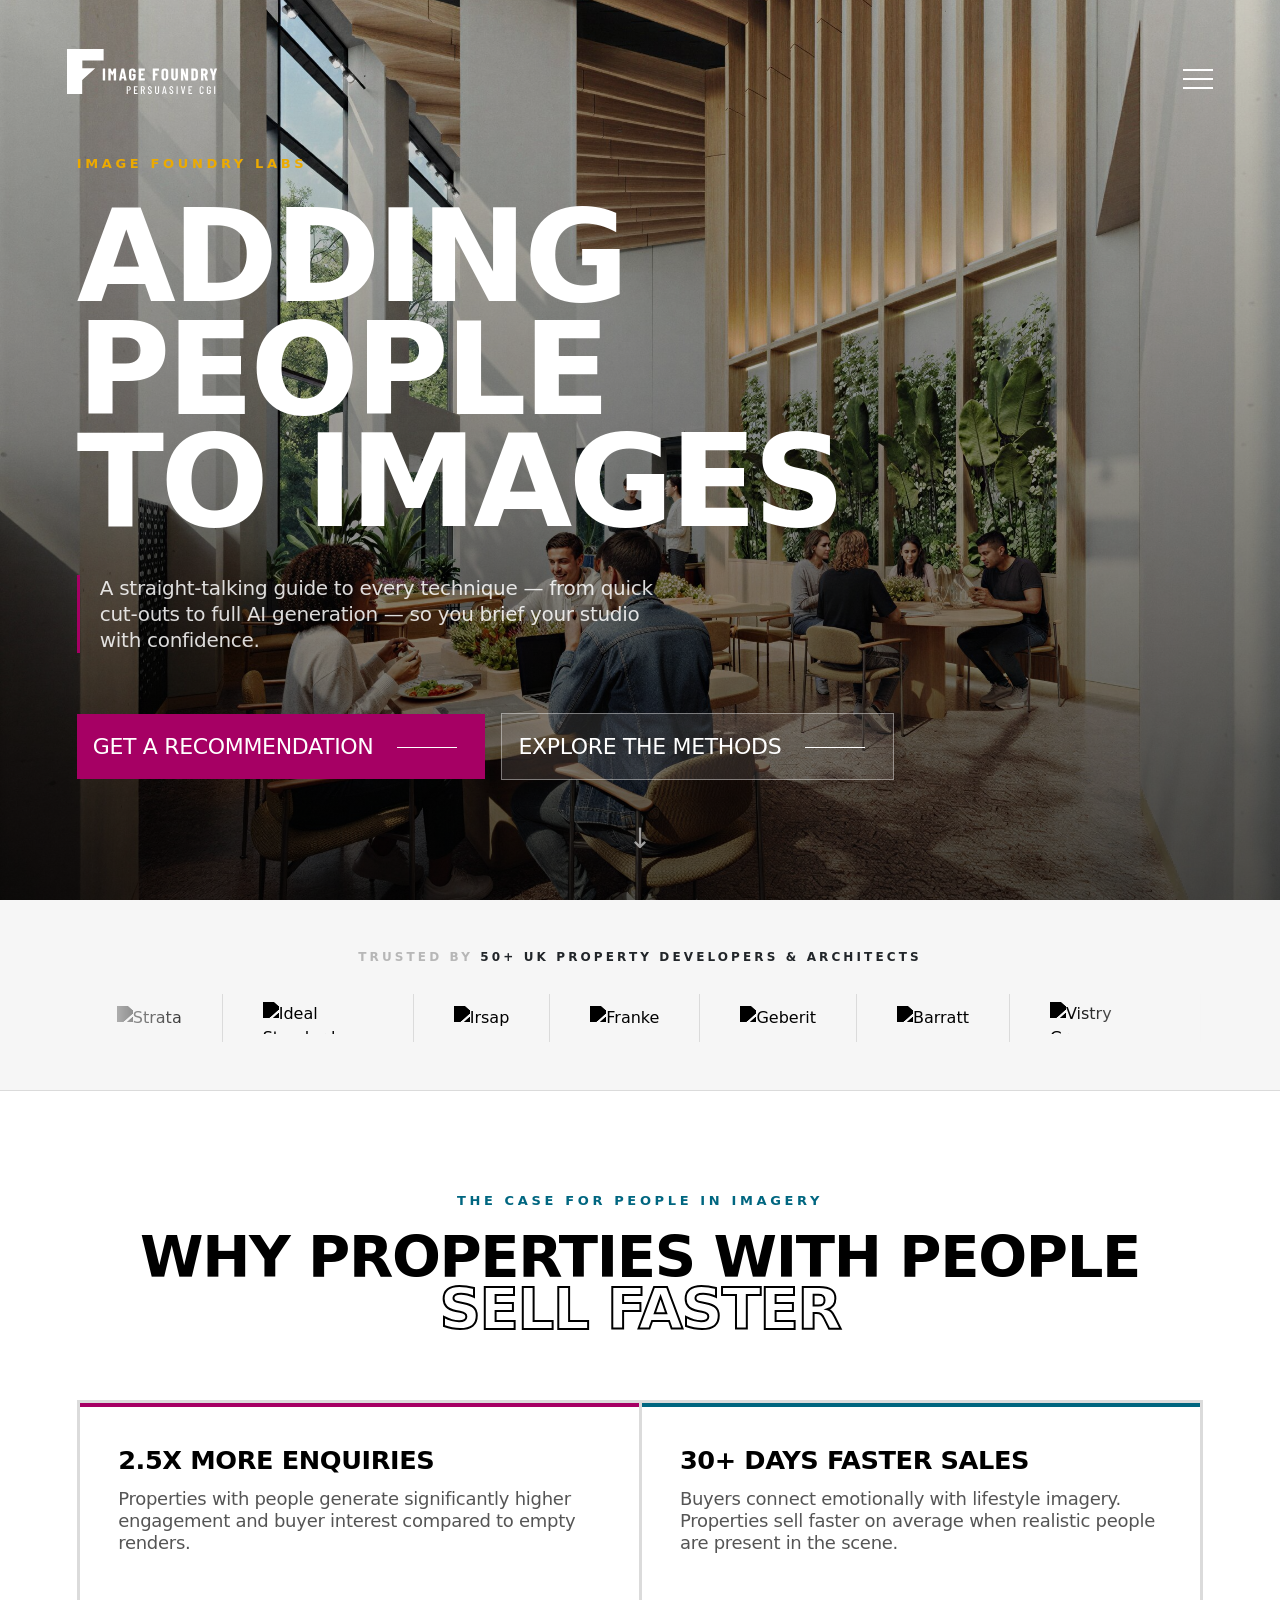
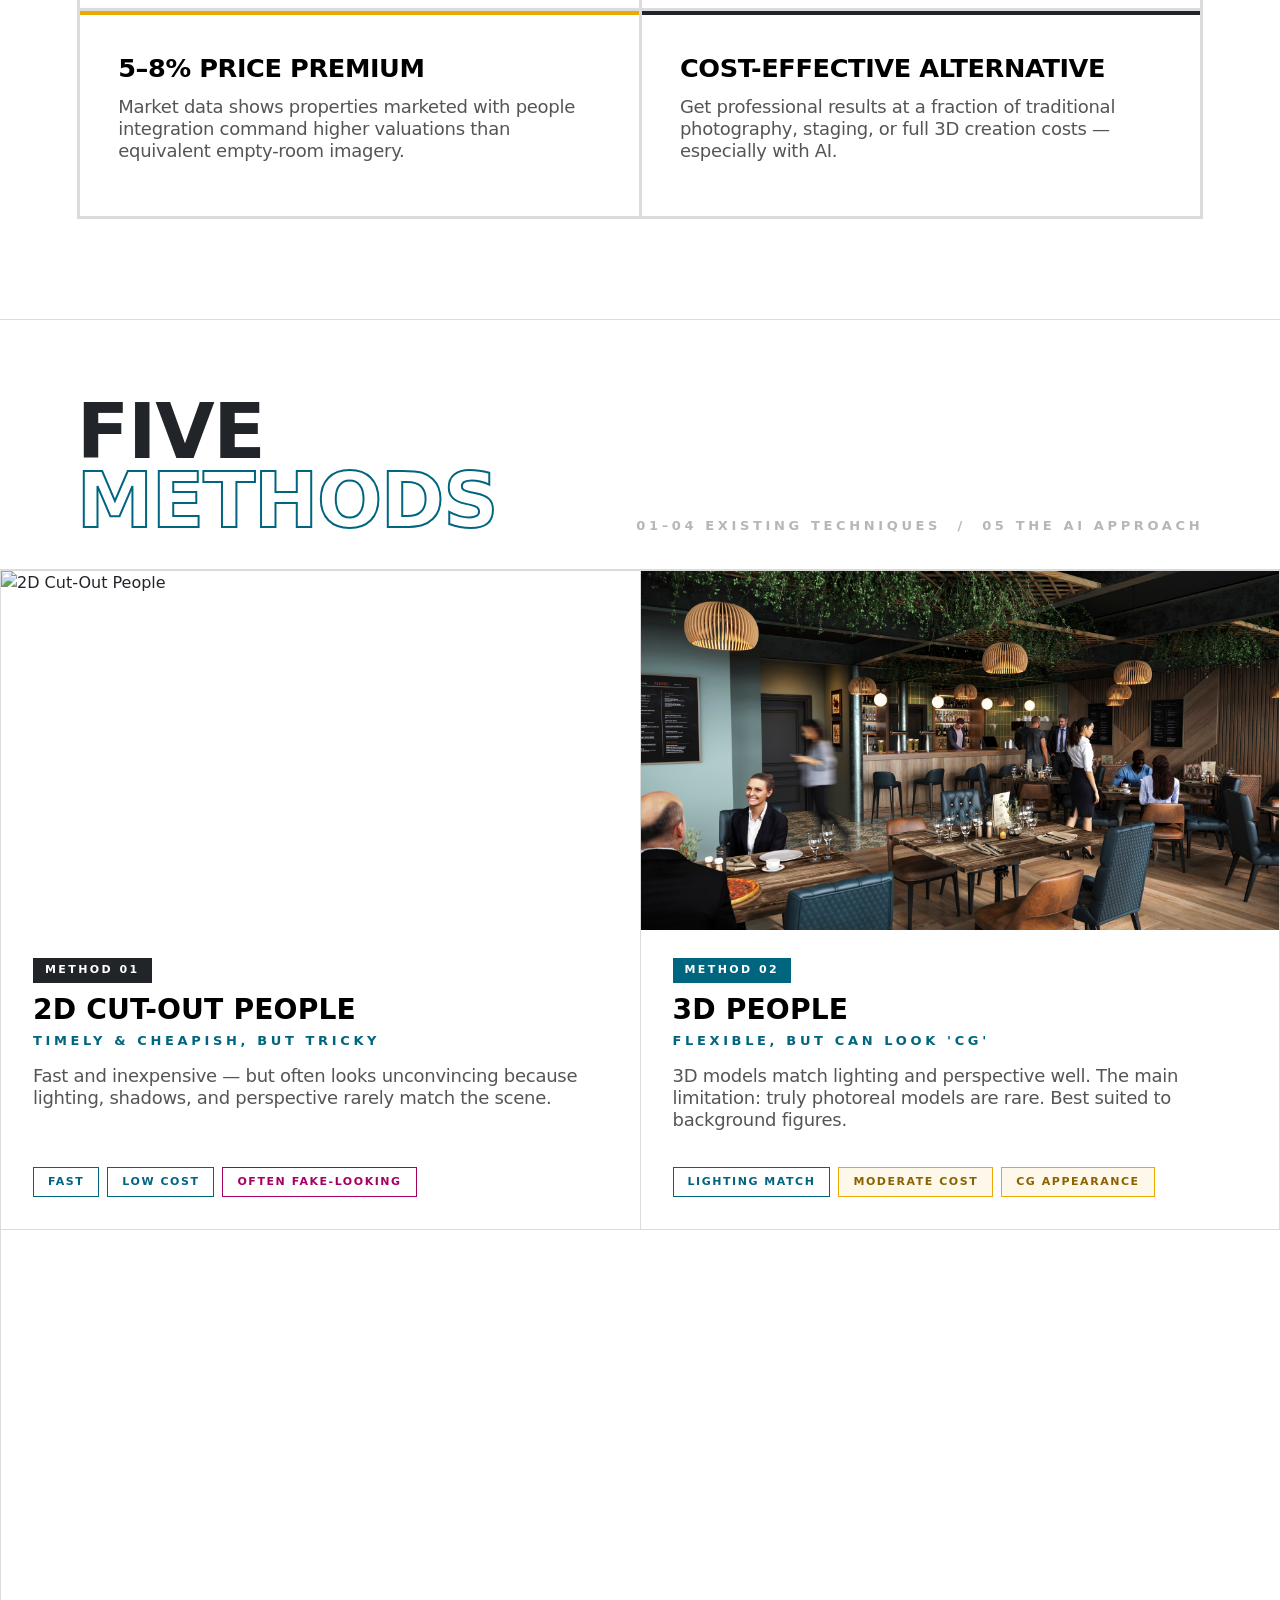
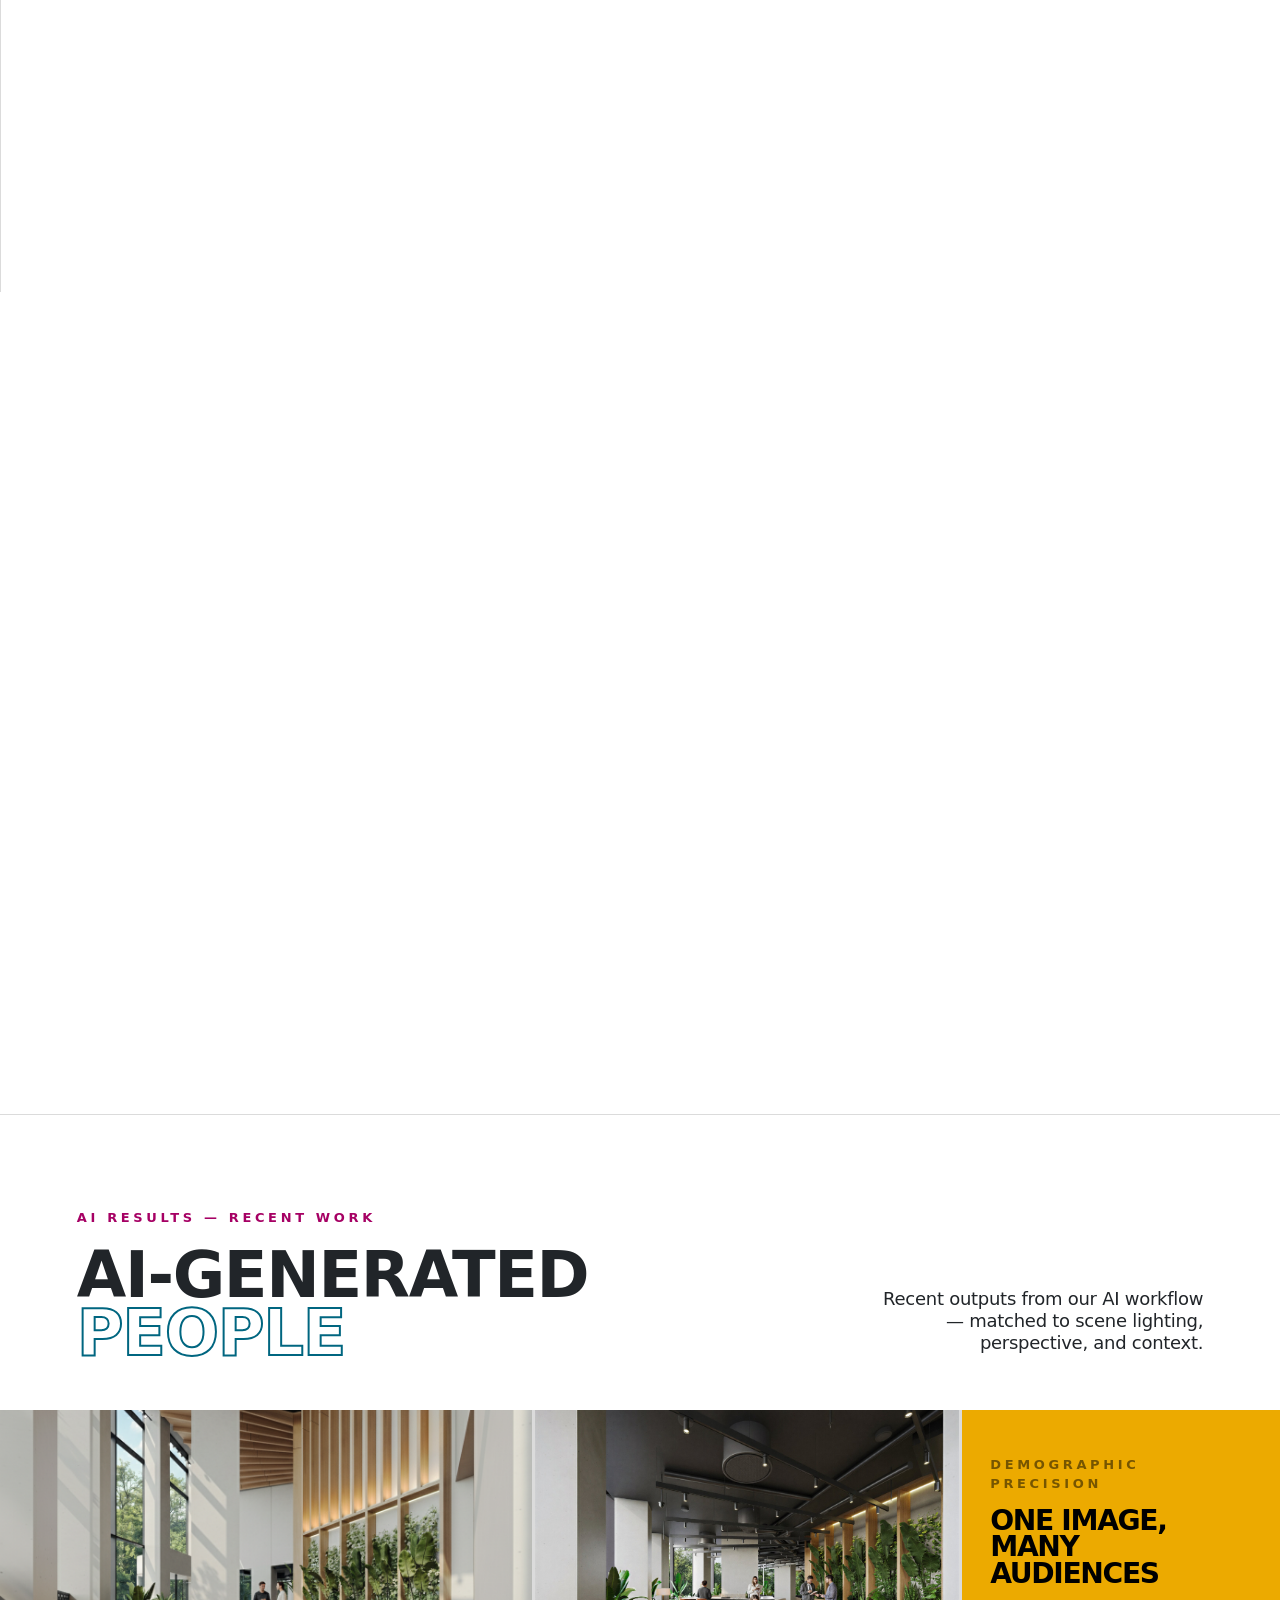
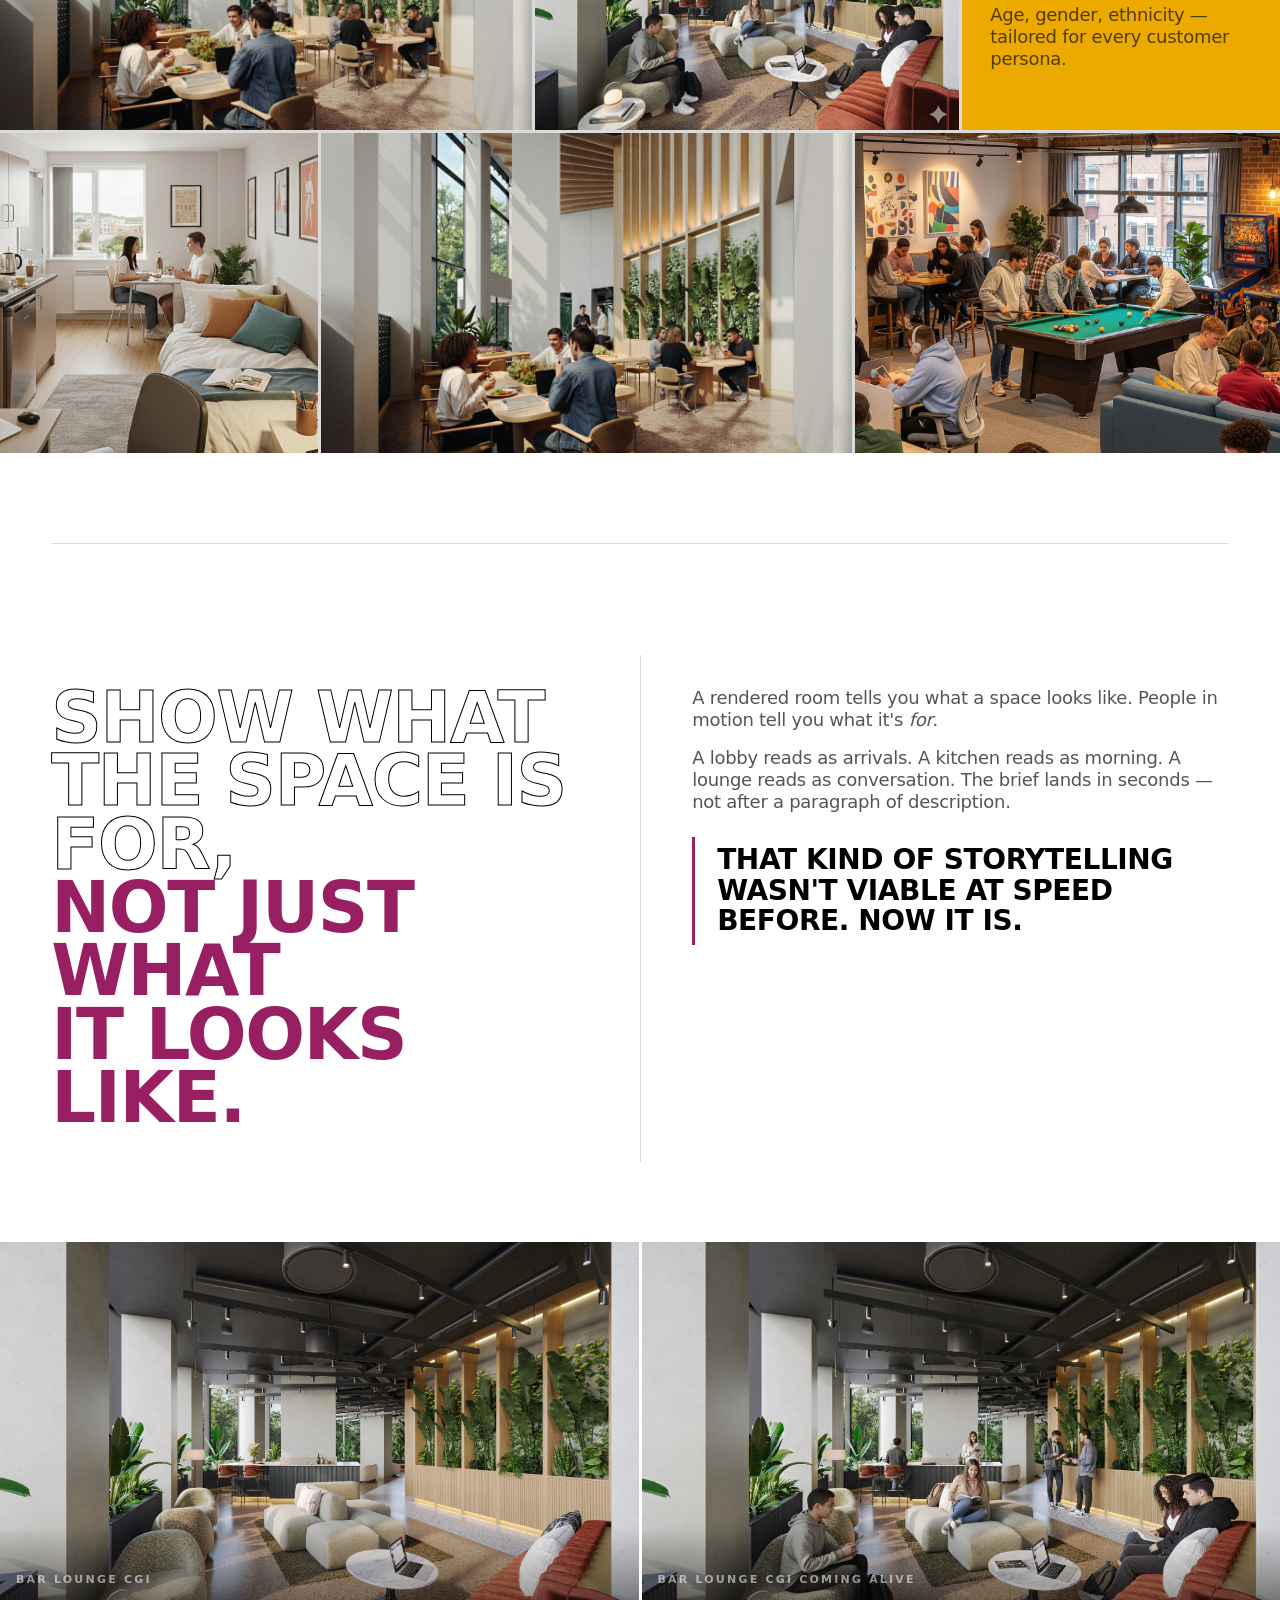
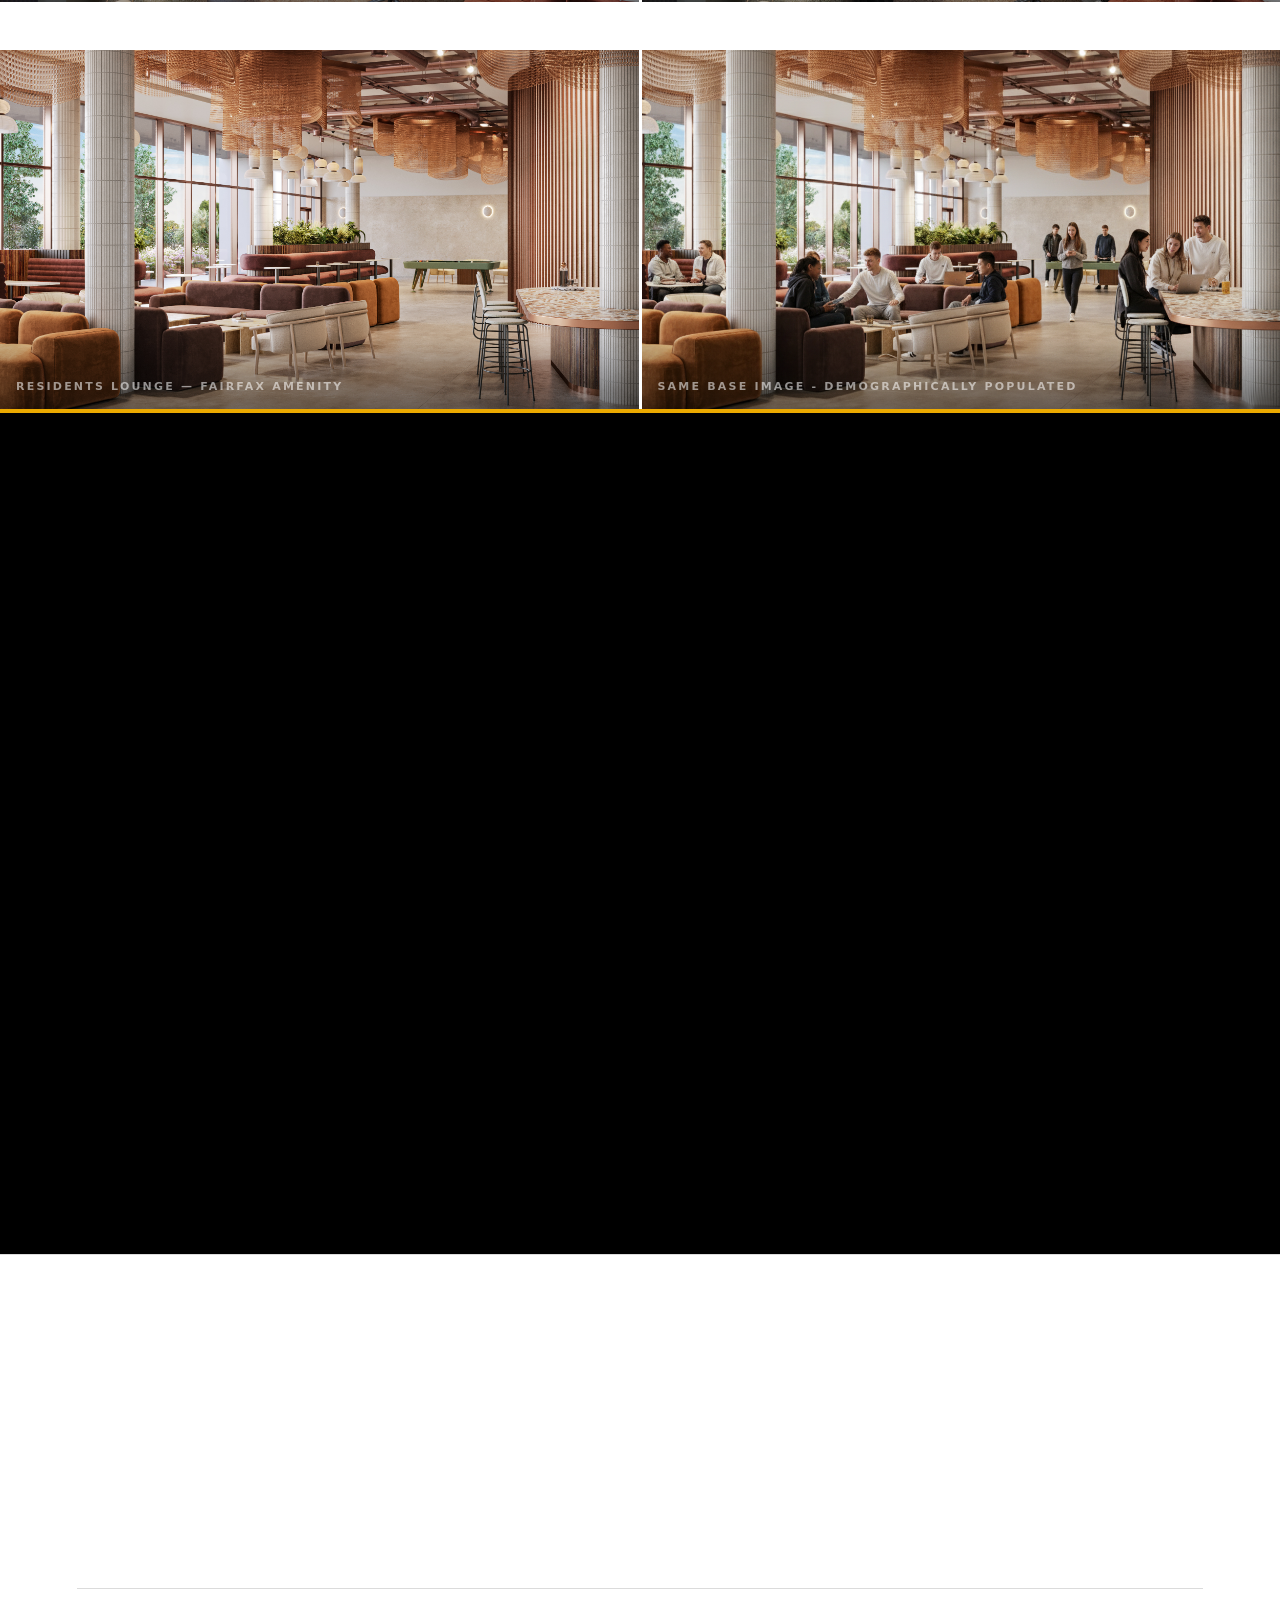
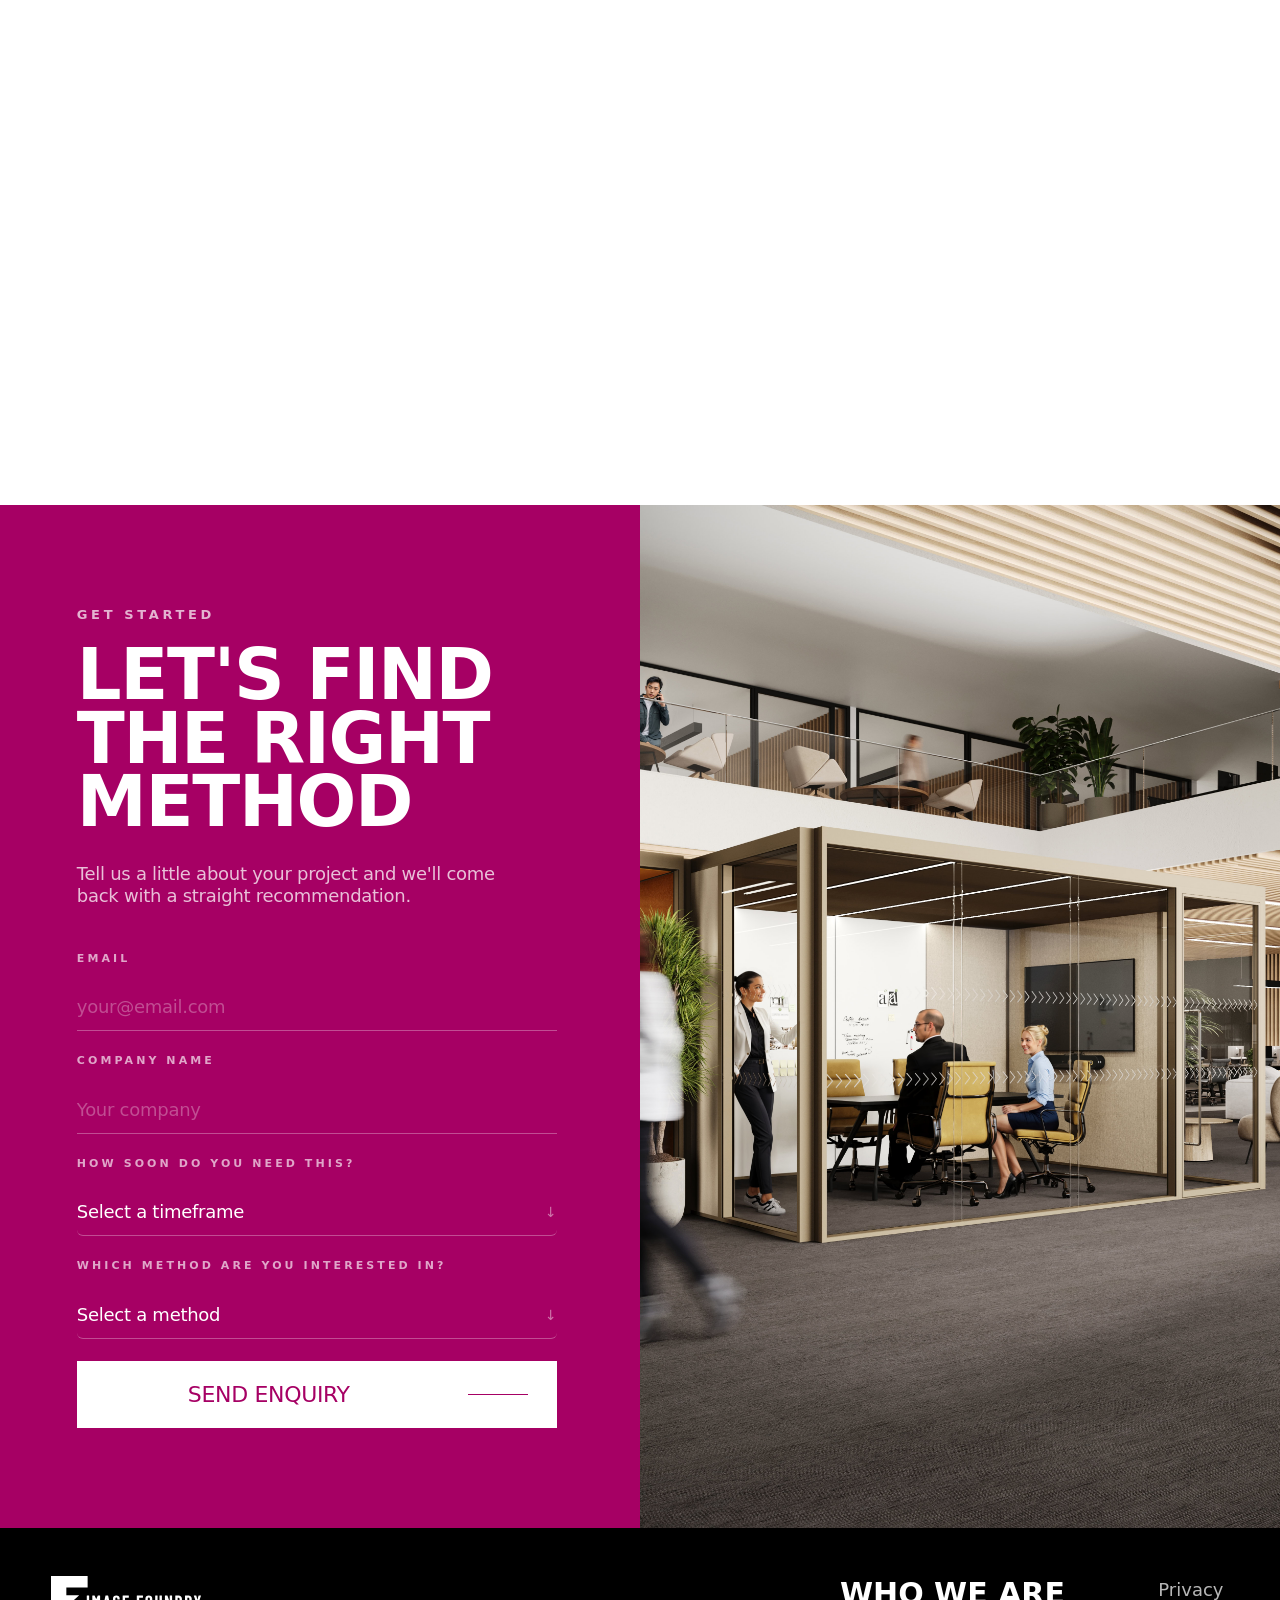
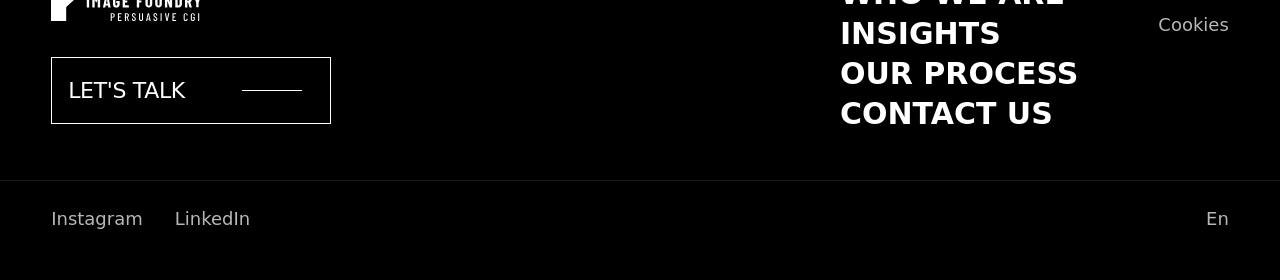
==== adding-people-to-imagery/index.html @ 3ef77161 "Images updates" ====
<!DOCTYPE html>
<html lang="en">
<head>
  <meta charset="UTF-8" />
  <meta name="viewport" content="width=device-width, initial-scale=1.0" />
  <title>Adding People to Imagery — Image Foundry Labs</title>
  <link rel="preconnect" href="https://fonts.googleapis.com" />
  <link rel="preconnect" href="https://fonts.gstatic.com" crossorigin />
  <!-- Bootstrap 5 -->
  <link href="https://cdn.jsdelivr.net/npm/bootstrap@5.3.0/dist/css/bootstrap.min.css" rel="stylesheet">
  <!-- Animate.css -->
  <link href="https://cdn.jsdelivr.net/npm/animate.css@4.1.1/animate.min.css" rel="stylesheet">
  <!-- Swiper -->
  <link href="https://cdn.jsdelivr.net/npm/swiper@8/swiper-bundle.min.css" rel="stylesheet">
  <!-- Google Fonts — Barlow Condensed -->
  <link href="https://fonts.googleapis.com/css2?family=Barlow+Condensed:ital,wght@0,300;0,400;0,500;0,600;0,700;0,800;1,400&display=swap" rel="stylesheet">
  <!-- Image Foundry theme CSS (direct from live site) -->
  <link href="https://www.imagefoundry.co.uk/wp-content/themes/blankslate/css/if.css" rel="stylesheet">
  <link href="../assets/bringing-people-to-life.css" rel="stylesheet">
  <link href="../assets/adding-people-to-imagery.css" rel="stylesheet">
</head>
<body>

<header class="site-header">
  <div class="bi"><a href="https://imagefoundry.co.uk/"><img src="../assets/logo.svg" alt="Image Foundry" /></a></div>
</header>

<!-- Floating right nav widget -->
<div class="sf">
  <div class="sf-top-row">
    <div class="sf-phone"><a href="tel:01613021580">0161 302 1580</a></div>
    <div class="sf-burger" role="button" aria-label="Open menu"><span></span></div>
  </div>
  <div class="sf-contact-btn"><a href="https://www.imagefoundry.co.uk/contact-us/">Contact Us</a></div>
</div>

  <!-- Two-panel nav -->
  <nav class="nav-overlay" id="navOverlay">

    <!-- LEFT: white content panel -->
    <div class="nav-content-panel" id="navContentPanel"></div>

    <!-- RIGHT: black links panel -->
    <div class="nav-links-panel">
      <button class="nav-close" id="navClose" aria-label="Close">✕</button>
      <ul class="nav-links">
        <li><a href="https://www.imagefoundry.co.uk/about-us/"      data-key="about">About</a></li>
        <li><a href="https://www.imagefoundry.co.uk/your-industry/" data-key="industry">Your Industry</a></li>
        <li><a href="https://www.imagefoundry.co.uk/case-studies/"  data-key="cases">Case Studies</a></li>
        <li><a href="https://www.imagefoundry.co.uk/insights/"      data-key="insights">Insights</a></li>
        <li><a href="https://www.imagefoundry.co.uk/process/"       data-key="process">Our Process</a></li>
        <li><a href="https://www.imagefoundry.co.uk/contact-us/"    data-key="contact">Contact Us</a></li>
      </ul>
      <div class="nav-privacy">
        <a href="https://www.imagefoundry.co.uk/privacy-policy/privacy-policy/">Privacy policy</a>
      </div>
      <div class="nav-social">
        <a href="https://www.instagram.com/imagefoundrystudios/">Instagram</a>
        <a href="https://www.linkedin.com/company/image-foundry-studios/">LinkedIn</a>
      </div>
    </div>

  </nav>

  <!-- HERO -->
  <section class="hero">
    <div class="hero-bg" style="background-image: linear-gradient(to bottom, rgba(0,0,0,0.1) 0%, rgba(0,0,0,0.65) 100%), url('images/AI People - Cafe.png')"></div>
    <div class="hero-content">
      <span class="hero-eyebrow">Image Foundry Labs</span>
      <h1 class="hero-h1">
        Adding People<br>
        <span class="outline-white">to Images</span>
      </h1>
      <p class="hero-sub">A straight-talking guide to every technique — from quick cut-outs to full AI generation — so you brief your studio with confidence.</p>
      <div class="hero-cta">
        <a class="hero-btn-primary" href="#contact">Get a Recommendation</a>
        <a class="hero-btn-outline" href="#intro">Explore the Methods</a>
      </div>
    </div>
    <a class="hero-chevron" href="#intro">↓</a>
  </section>

  <!-- TRUST STRIP -->
  <section class="trust-strip">
    <p class="trust-heading">Trusted by <strong>50+ UK Property Developers &amp; Architects</strong></p>
    <div class="trust-marquee" aria-hidden="true">
      <div class="trust-track">
        <!-- Set 1 -->
        <div class="trust-logo"><img src="https://www.imagefoundry.co.uk/lp/images/logos/strata.png" alt="Strata" /></div>
        <div class="trust-logo"><img src="https://www.imagefoundry.co.uk/lp/images/logos/ideal-standard.png" alt="Ideal Standard" /></div>
        <div class="trust-logo"><img src="https://www.imagefoundry.co.uk/lp/images/logos/irsap-1.png" alt="Irsap" /></div>
        <div class="trust-logo"><img src="https://www.imagefoundry.co.uk/lp/images/logos/franke.png" alt="Franke" /></div>
        <div class="trust-logo"><img src="https://www.imagefoundry.co.uk/lp/images/logos/geberit.png" alt="Geberit" /></div>
        <div class="trust-logo"><img src="https://www.imagefoundry.co.uk/lp/images/logos/barratt.png" alt="Barratt" /></div>
        <div class="trust-logo"><img src="https://www.imagefoundry.co.uk/lp/images/logos/vistry-group.png" alt="Vistry Group" /></div>
        <div class="trust-logo"><img src="https://www.imagefoundry.co.uk/lp/images/logos/amtico.png" alt="Amtico" /></div>
        <div class="trust-logo"><img src="https://www.imagefoundry.co.uk/lp/images/logos/wienerberger.png" alt="Wienerberger" /></div>
        <div class="trust-logo"><img src="https://www.imagefoundry.co.uk/lp/images/logos/m-s.png" alt="M&S" /></div>
        <div class="trust-logo"><img src="https://www.imagefoundry.co.uk/lp/images/logos/b-q.png" alt="B&Q" /></div>
        <div class="trust-logo"><img src="https://www.imagefoundry.co.uk/lp/images/logos/bbc.png" alt="BBC" /></div>
        <!-- Set 2 — duplicate for seamless loop -->
        <div class="trust-logo"><img src="https://www.imagefoundry.co.uk/lp/images/logos/strata.png" alt="Strata" /></div>
        <div class="trust-logo"><img src="https://www.imagefoundry.co.uk/lp/images/logos/ideal-standard.png" alt="Ideal Standard" /></div>
        <div class="trust-logo"><img src="https://www.imagefoundry.co.uk/lp/images/logos/irsap-1.png" alt="Irsap" /></div>
        <div class="trust-logo"><img src="https://www.imagefoundry.co.uk/lp/images/logos/franke.png" alt="Franke" /></div>
        <div class="trust-logo"><img src="https://www.imagefoundry.co.uk/lp/images/logos/geberit.png" alt="Geberit" /></div>
        <div class="trust-logo"><img src="https://www.imagefoundry.co.uk/lp/images/logos/barratt.png" alt="Barratt" /></div>
        <div class="trust-logo"><img src="https://www.imagefoundry.co.uk/lp/images/logos/vistry-group.png" alt="Vistry Group" /></div>
        <div class="trust-logo"><img src="https://www.imagefoundry.co.uk/lp/images/logos/amtico.png" alt="Amtico" /></div>
        <div class="trust-logo"><img src="https://www.imagefoundry.co.uk/lp/images/logos/wienerberger.png" alt="Wienerberger" /></div>
        <div class="trust-logo"><img src="https://www.imagefoundry.co.uk/lp/images/logos/m-s.png" alt="M&S" /></div>
        <div class="trust-logo"><img src="https://www.imagefoundry.co.uk/lp/images/logos/b-q.png" alt="B&Q" /></div>
        <div class="trust-logo"><img src="https://www.imagefoundry.co.uk/lp/images/logos/bbc.png" alt="BBC" /></div>
      </div>
    </div>
  </section>

  <!-- WHY SECTION -->
  <section class="why-section">
    <span class="why-eyebrow wow">The Case for People in Imagery</span>
    <h2 class="why-heading wow">Why Properties with People<br><span>Sell Faster</span></h2>
    <div class="why-grid">
      <div class="why-card wow">
        <div class="why-card-title">2.5x More Enquiries</div>
        <p class="why-card-body">Properties with people generate significantly higher engagement and buyer interest compared to empty renders.</p>
      </div>
      <div class="why-card wow">
        <div class="why-card-title">30+ Days Faster Sales</div>
        <p class="why-card-body">Buyers connect emotionally with lifestyle imagery. Properties sell faster on average when realistic people are present in the scene.</p>
      </div>
      <div class="why-card wow">
        <div class="why-card-title">5–8% Price Premium</div>
        <p class="why-card-body">Market data shows properties marketed with people integration command higher valuations than equivalent empty-room imagery.</p>
      </div>
      <div class="why-card wow">
        <div class="why-card-title">Cost-Effective Alternative</div>
        <p class="why-card-body">Get professional results at a fraction of traditional photography, staging, or full 3D creation costs — especially with AI.</p>
      </div>
    </div>
  </section>

  <!-- METHODS HEADER -->
  <div class="methods-header wow" id="intro">
    <h2 class="methods-h2">Five<br><span class="outline-blue">Methods</span></h2>
    <span class="methods-count">01–04 Existing Techniques&nbsp;&nbsp;/&nbsp;&nbsp;05 The AI Approach</span>
  </div>

  <!-- METHODS 01–04 GRID -->
  <div class="methods-grid">

    <!-- METHOD 01 -->
    <div class="method-card wow">
      <div class="method-card-image">
        <img src="images/2D Cut-Out People.jpg" alt="2D Cut-Out People" loading="lazy" />
      </div>
      <div class="method-card-body">
        <span class="method-card-tag dark">Method 01</span>
        <h3 class="method-card-title">2D Cut-Out People</h3>
        <p class="method-card-subtitle">Timely &amp; Cheapish, but Tricky</p>
        <p class="method-card-desc">Fast and inexpensive — but often looks unconvincing because lighting, shadows, and perspective rarely match the scene.</p>
        <div class="method-card-pills">
          <span class="pill pos">Fast</span>
          <span class="pill pos">Low Cost</span>
          <span class="pill neg">Often Fake-Looking</span>
        </div>
      </div>
    </div>

    <!-- METHOD 02 -->
    <div class="method-card wow">
      <div class="method-card-image">
        <img src="images/3D People.jpg" alt="3D People" loading="lazy" />
      </div>
      <div class="method-card-body">
        <span class="method-card-tag">Method 02</span>
        <h3 class="method-card-title">3D People</h3>
        <p class="method-card-subtitle">Flexible, but Can Look 'CG'</p>
        <p class="method-card-desc">3D models match lighting and perspective well. The main limitation: truly photoreal models are rare. Best suited to background figures.</p>
        <div class="method-card-pills">
          <span class="pill pos">Lighting Match</span>
          <span class="pill mid">Moderate Cost</span>
          <span class="pill mid">CG Appearance</span>
        </div>
      </div>
    </div>

    <!-- METHOD 03 -->
    <div class="method-card wow">
      <div class="method-card-image">
        <img src="images/Mixed Methodology.jpg" alt="Mixed Methodology" loading="lazy" />
      </div>
      <div class="method-card-body">
        <span class="method-card-tag rec">★ Method 03 — Recommended</span>
        <h3 class="method-card-title">Mixed Methodology</h3>
        <p class="method-card-subtitle">3D Models + AI Editing in Photoshop</p>
        <p class="method-card-desc">Our go-to for foreground figures. 3D people placed in scene, then refined with AI-powered Photoshop tools until indistinguishably real.</p>
        <div class="method-card-pills">
          <span class="pill pos">Photoreal Result</span>
          <span class="pill pos">Correct Lighting</span>
          <span class="pill mid">Moderate Cost</span>
        </div>
      </div>
    </div>

    <!-- METHOD 04 -->
    <div class="method-card wow">
      <div class="method-card-image">
        <img src="images/Classic Photo Shoot.jpg" alt="Classic Photo Shoot" loading="lazy" />
      </div>
      <div class="method-card-body">
        <span class="method-card-tag dark">Method 04</span>
        <h3 class="method-card-title">Classic Photo Shoot</h3>
        <p class="method-card-subtitle">Accurate, but Expensive and Slow</p>
        <p class="method-card-desc">Beautiful results from shoots mapped precisely to your scene. Time-consuming and costly — especially when updates arise mid-project.</p>
        <div class="method-card-pills">
          <span class="pill pos">Photorealistic</span>
          <span class="pill neg">High Cost</span>
          <span class="pill neg">Slow Turnaround</span>
        </div>
      </div>
    </div>

  </div>

  <!-- AI DIVIDER -->
  <div class="method-ai-intro wow">
    <div>
      <span class="method-ai-intro-eyebrow">The AI Approach</span>
      <div class="method-ai-intro-text">Now — the impressive bit</div>
    </div>
    <p class="method-ai-intro-desc">The four methods above have existed for years. Method 05 is different — and it's moving fast.</p>
  </div>

  <!-- METHOD 05 — AI FEATURED -->
  <div class="method-ai wow">
    <div class="method-ai-body">
      <span class="method-ai-badge">★ Method 05 — AI Generation</span>
      <h3 class="method-ai-title">AI-Based<br><span class="outline-white">People</span></h3>
      <p class="method-ai-subtitle">Fast, Affordable, and Getting Better</p>
      <p class="method-ai-desc">Modern AI generates people instantly, matching scene lighting and context with surprising accuracy. Results that would have taken a photo shoot a year ago now take minutes — at a fraction of the cost.</p>
      <div class="method-ai-pills">
        <span class="method-ai-pill pos">Fastest</span>
        <span class="method-ai-pill pos">Lowest Cost</span>
        <span class="method-ai-pill pos">Scene-Matched Lighting</span>
        <span class="method-ai-pill mid">Resolution Limits for Large Print</span>
      </div>
    </div>
    <div class="method-ai-image">
      <img src="images/AI-Based People.png" alt="AI-Based People" loading="lazy" />
      <div class="method-ai-num">05 / 05</div>
    </div>
  </div>

  <!-- GALLERY -->
  <section class="section-gallery">
    <div class="gallery-head wow">
      <div>
        <span class="section-eyebrow">AI Results — Recent Work</span>
        <h2 class="gallery-h2">AI-Generated<br><span class="outline-blue">People</span></h2>
      </div>
      <p class="gallery-sub">Recent outputs from our AI workflow — matched to scene lighting, perspective, and context.</p>
    </div>
    <div class="gallery-grid">
      <div class="gi wow"><img src="../bringing-people-to-life/images/Gemini_Generated_Image_u0yzseu0yzseu0yz_txt.png" alt="AI People 1" loading="lazy" /><div class="gi-tag">AI Generation — 01</div></div>
      <div class="gi wow"><img src="images/AI People - Study Lounge.png" alt="AI People 2" loading="lazy" /><div class="gi-tag">AI Generation — 02</div></div>
      <div class="gi wow gi-yellow">
        <div class="gi-yellow-inner">
          <span class="gi-yellow-eyebrow">Demographic Precision</span>
          <div class="gi-yellow-headline">One Image,<br>Many Audiences</div>
          <p class="gi-yellow-body">Age, gender, ethnicity — tailored for every customer persona.</p>
        </div>
      </div>
      <div class="gi wow"><img src="images/AI People - Apartment.jpg" alt="AI People 4" loading="lazy" /><div class="gi-tag">AI Generation — 04</div></div>
      <div class="gi wow"><img src="images/AI People - Cafe.png" alt="AI People 5" loading="lazy" /><div class="gi-tag">AI Generation — 05</div></div>
      <div class="gi wow"><img src="images/AI-Based People.png" alt="AI People 6" loading="lazy" /><div class="gi-tag">AI Generation — 06</div></div>
    </div>
  </section>

  <!-- Show what the space is for -->
  <div class="article white">
    <div class="col">
      <div class="text-block">
        <div class="text-block-left">
          <h2 class="section-h2"><span class="hollow-text">Show what<br>the space is for,</span><br><span class="pink-word">not just what<br>it looks like.</span></h2>
        </div>
        <div class="text-block-right">
          <div class="prose">
            <p>A rendered room tells you what a space looks like. People in motion tell you what it's <em>for</em>.</p>
            <p>A lobby reads as arrivals. A kitchen reads as morning. A lounge reads as conversation. The brief lands in seconds — not after a paragraph of description.</p>
            <div class="pull">
              <p>That kind of storytelling wasn't viable at speed before. Now it is.</p>
            </div>
          </div>
        </div>
      </div>
    </div>
  </div>

  <!-- Before/after comparison pair -->
  <div class="pair">
    <div class="pair-cell">
      <img src="../bringing-people-to-life/images/AYFCS014-Octagon_INT_Bar-Lounge-1_txtx-1024x5761.jpg"
           alt="AI people in CGI bar lounge — Octagon" />
      <div class="pair-cap">Bar Lounge CGI</div>
    </div>
    <div class="pair-cell">
      <img src="../bringing-people-to-life/images/Gemini_Generated_Image_p69ubtp69ubtp69u_txt-1024x576.png"
           alt="AI-generated people showing purpose in CGI space" />
      <div class="pair-cap">Bar Lounge CGI coming alive</div>
    </div>
  </div>

  <!-- Residents lounge before/after pair -->
  <div class="pair">
    <div class="pair-cell">
      <img src="../bringing-people-to-life/images/AYFCS022-Fairfax-Amenity-CGIs_INT_Residents-Lounge_CAM-2_txt-1024x576.jpg"
           alt="CGI residents lounge — Fairfax Amenity" />
      <div class="pair-cap">Residents lounge — Fairfax Amenity</div>
    </div>
    <div class="pair-cell">
      <img src="../bringing-people-to-life/images/Gemini_Generated_Image_np6gyunp6gyunp6g_txt.png"
           alt="AI people — different demographic cut" />
      <div class="pair-cap">SAME BASE IMAGE - DEMOGRAPHICALLY POPULATED</div>
    </div>
  </div>

  <!-- DEMOGRAPHIC PRECISION -->
  <section class="section-demographic">
    <div class="demo-left wow">
      <span class="demo-eyebrow">Demographic Precision</span>
      <h2 class="demo-headline">Create Imagery<br>That Speaks<br><span>Directly to<br>Your Audience</span></h2>
      <p class="demo-body">With AI-generated people, we can tailor every scene to reflect the exact demographic profile your campaign needs — from age and gender to ethnicity, lifestyle, and customer persona. Instead of relying on one generic visual, we can re-populate the same image for different audiences, turning a single CGI asset into multiple finely tuned marketing messages.</p>
      <div class="demo-stat">
        <div class="demo-stat-num">3×</div>
        <div class="demo-stat-label">More targeted messages<br>from a single CGI asset</div>
      </div>
    </div>
    <div class="demo-right wow">
      <div class="demo-capability">
        <span class="demo-cap-num">01</span>
        <div>
          <div class="demo-cap-title">Age &amp; Gender</div>
          <p class="demo-cap-body">Generate scenes populated with young professionals, families, retirees — whoever your buyer profile calls for. No casting, no re-shooting.</p>
        </div>
      </div>
      <div class="demo-capability">
        <span class="demo-cap-num">02</span>
        <div>
          <div class="demo-cap-title">Ethnicity &amp; Culture</div>
          <p class="demo-cap-body">Represent your audience authentically. AI gives us complete control over the diversity of every scene, with no limits or restrictions.</p>
        </div>
      </div>
      <div class="demo-capability">
        <span class="demo-cap-num">03</span>
        <div>
          <div class="demo-cap-title">Customer Persona</div>
          <p class="demo-cap-body">One CGI render becomes three distinct marketing assets — each perfectly calibrated for a different audience segment or sales channel.</p>
        </div>
      </div>
    </div>
  </section>

  <!-- TAKEAWAYS -->
  <section class="section-takeaways">
    <div class="takeaways-hdr wow">
      <span class="section-eyebrow">What this means for you</span>
      <h2 class="section-h2">Four Things<br><span class="outline-blue">Worth Knowing</span></h2>
    </div>
    <div class="takeaways-grid">
      <div class="takeaway-card wow">
        <svg class="ta-icon" viewBox="0 0 48 48" fill="none" stroke="currentColor" stroke-width="2" stroke-linecap="round" stroke-linejoin="round">
          <circle cx="18" cy="16" r="6"/><circle cx="32" cy="20" r="5"/><circle cx="10" cy="22" r="4"/>
          <path d="M2 40c0-6 7-10 16-10s16 4 16 10"/><path d="M34 32c4 0 10 2 12 8"/><path d="M6 34c-3 1-5 3-4 6"/>
        </svg>
        <span class="ta-num">BG</span>
        <h3 class="ta-title">Background Figures</h3>
        <p class="ta-body">For <strong>lifestyle background figures</strong> — AI, 3D, and the mixed method all deliver outstanding results quickly and affordably.</p>
      </div>
      <div class="takeaway-card wow">
        <svg class="ta-icon" viewBox="0 0 48 48" fill="none" stroke="currentColor" stroke-width="2" stroke-linecap="round" stroke-linejoin="round">
          <circle cx="24" cy="14" r="8"/>
          <path d="M8 44c0-8 7-14 16-14s16 6 16 14"/>
          <path d="M32 20l6 4-6 4"/>
        </svg>
        <span class="ta-num">FG</span>
        <h3 class="ta-title">Foreground Focus</h3>
        <p class="ta-body">For <strong>central or hero figures</strong> — the hybrid 3D+AI approach is a genuine game-changer, producing believable people that hold up at any scale.</p>
      </div>
      <div class="takeaway-card wow">
        <svg class="ta-icon" viewBox="0 0 48 48" fill="none" stroke="currentColor" stroke-width="2" stroke-linecap="round" stroke-linejoin="round">
          <circle cx="24" cy="24" r="18"/>
          <path d="M24 12v12l8 4"/>
          <path d="M6 24h4M38 24h4M24 6v4M24 38v4"/>
        </svg>
        <span class="ta-num">VOL</span>
        <h3 class="ta-title">Volume & Speed</h3>
        <p class="ta-body">For <strong>high-volume content</strong> — AI workflows make previously slow, expensive processes practical for everyday production.</p>
      </div>
      <div class="takeaway-card wow">
        <svg class="ta-icon" viewBox="0 0 48 48" fill="none" stroke="currentColor" stroke-width="2" stroke-linecap="round" stroke-linejoin="round">
          <rect x="6" y="8" width="36" height="28" rx="2"/>
          <path d="M16 36v6M32 36v6M10 42h28"/>
          <path d="M14 20h20M14 26h14"/>
        </svg>
        <span class="ta-num">RES</span>
        <h3 class="ta-title">Large Format Print</h3>
        <p class="ta-body">For <strong>A4+ print applications</strong> — AI-only may fall short on resolution. Photography or the hybrid method remain the safest choices.</p>
      </div>
    </div>
  </section>

  <!-- CONTACT FORM / CTA -->
  <section class="section-cta" id="contact">
    <div class="cta-text">
      <span class="cta-eyebrow">Get Started</span>
      <h2 class="cta-h2">LET'S FIND<br>THE RIGHT<br>METHOD</h2>
      <p class="cta-sub">Tell us a little about your project and we'll come back with a straight recommendation.</p>

      <form class="contact-form" id="contactForm" novalidate>

        <div class="form-field">
          <label class="form-label" for="cf-email">Email</label>
          <input class="form-input" type="email" id="cf-email" name="email" placeholder="your@email.com" required />
        </div>

        <div class="form-field">
          <label class="form-label" for="cf-company">Company Name</label>
          <input class="form-input" type="text" id="cf-company" name="company" placeholder="Your company" required />
        </div>

        <div class="form-field">
          <label class="form-label" for="cf-timeline">How Soon Do You Need This?</label>
          <div class="form-select-wrap">
            <select class="form-select" id="cf-timeline" name="timeline" required>
              <option value="" disabled selected>Select a timeframe</option>
              <option value="asap">ASAP</option>
              <option value="7days">Next 7 Days</option>
              <option value="30days">Next 30 Days</option>
            </select>
          </div>
        </div>

        <div class="form-field">
          <label class="form-label" for="cf-method">Which Method Are You Interested In?</label>
          <div class="form-select-wrap">
            <select class="form-select" id="cf-method" name="method" required>
              <option value="" disabled selected>Select a method</option>
              <option value="01">Method 01 — 2D Cut-Out People</option>
              <option value="02">Method 02 — 3D People</option>
              <option value="03">Method 03 — Mixed Methodology (3D + AI)</option>
              <option value="04">Method 04 — Classic Photo Shoot</option>
              <option value="05">Method 05 — AI-Based People</option>
              <option value="unsure">Not Sure — Help Me Decide</option>
            </select>
          </div>
        </div>

        <button type="submit" class="form-submit">Send Enquiry</button>
        <p class="form-success" id="formSuccess">Thanks — we'll be in touch shortly.</p>

      </form>
    </div>
    <div class="cta-image">
      <img src="images/Mixed Methodology.jpg" alt="Mixed Methodology" />
      <div class="cta-image-overlay"></div>
    </div>
  </section>

<!-- FOOTER -->
<footer>
  <div class="footer-grid">
    <div class="footer-logo-block">
      <div>
        <img src="../assets/logo.svg" alt="Image Foundry" style="width:150px; display:block; filter: brightness(0) invert(1); margin-bottom: 8px;" />
      </div>
      <a href="https://www.imagefoundry.co.uk/contact-us/" class="footer-lets-talk">Let's talk</a>
    </div>
    <div class="footer-right">
      <nav>
        <ul class="footer-nav">
          <li><a href="https://www.imagefoundry.co.uk/about-us/">Who We Are</a></li>
          <li><a href="https://www.imagefoundry.co.uk/insights/">Insights</a></li>
          <li><a href="https://www.imagefoundry.co.uk/process/">Our Process</a></li>
          <li><a href="https://www.imagefoundry.co.uk/contact-us/">Contact Us</a></li>
        </ul>
      </nav>
      <div class="footer-legal">
        <a href="https://www.imagefoundry.co.uk/privacy-policy/privacy-policy/">Privacy</a>
        <a href="#">Cookies</a>
      </div>
    </div>
  </div>
  <div class="footer-bottom">
    <div class="footer-social">
      <a href="https://www.instagram.com/imagefoundrystudios/">Instagram</a>
      <a href="https://www.linkedin.com/company/image-foundry-studios/">LinkedIn</a>
    </div>
    <div class="footer-lang">En</div>
  </div>
</footer>

<script src="https://code.jquery.com/jquery-3.7.1.min.js"></script>
<script src="https://cdn.jsdelivr.net/npm/swiper@8/swiper-bundle.min.js"></script>
<script src="https://cdn.jsdelivr.net/npm/wowjs@1.1.3/dist/wow.min.js"></script>
<script src="../assets/if.js"></script>
<script>
    const observer = new IntersectionObserver((entries) => {
      entries.forEach(e => { if (e.isIntersecting) e.target.classList.add('visible'); });
    }, { threshold: 0.1 });
    document.querySelectorAll('.wow').forEach(el => observer.observe(el));

    // Scroll: reveal phone + contact btn
    const sf = document.querySelector('.sf');
    window.addEventListener('scroll', () => {
      sf.classList.toggle('scrolled', window.scrollY > 80);
    });

    // ── Nav panel content data ──
    const IF = 'https://www.imagefoundry.co.uk';
    const LI = 'https://www.imagefoundry.co.uk/lp/images';

    const panels = {
      industry: {
        heading: 'Industries',
        body: 'Explore the industries Image Foundry are transforming.',
        grid: [
          { label:'Interiors', img:`${LI}/industry/interiors-living-room.jpeg`, href:`${IF}/industry/interiors/` },
          { label:'Bathrooms', img:`${LI}/industry/bathroom-basin.jpg`,         href:`${IF}/industry/bathrooms/` },
          { label:'Products',  img:`${LI}/industry/product-shot.png`,           href:`${IF}/industry/product/` },
          { label:'Kitchens',  img:`${LI}/industry/kitchen-interior.jpg`,       href:`${IF}/industry/kitchen/` },
          { label:'Bedrooms',  img:`${LI}/industry/bedroom-interior.jpeg`,      href:`${IF}/industry/bedrooms/` },
          { label:'Property',  img:`${LI}/industry/property-exterior.jpeg`,     href:`${IF}/industry/property/` },
        ]
      },
      about: {
        label: 'About',
        heading: 'Who We Are',
        body: 'Over 20 years of CGI expertise, working with the UK\'s leading product manufacturers and housebuilders.',
        grid: [
          { label:'Our Story',    img:`${LI}/gallery/door-black-georgian-dusk.jpeg`, href:`${IF}/about-us/` },
          { label:'Our Process',  img:`${LI}/gallery/gallery-home-office.jpeg`,      href:`${IF}/process/` },
          { label:'Get in Touch', img:`${LI}/industry/bathroom-basin.jpg`,           href:`${IF}/contact-us/` },
        ]
      },
      cases: {
        label: 'Case Studies',
        heading: 'Case Studies',
        body: 'Real projects, real results. See how we\'ve transformed product imaging for leading brands.',
        grid: [
          { label:'Strata Homes',   img:`${LI}/gallery/gallery-cgi-ai-3a.png`,            href:`${IF}/case-studies/` },
          { label:'Ideal Standard', img:`${LI}/gallery/gallery-bathroom-marble.jpeg`,      href:`${IF}/case-studies/` },
          { label:'Irsap Radiators',img:`${LI}/gallery/radiator-living-room.png`,          href:`${IF}/case-studies/` },
          { label:'Franke Kitchen', img:`${LI}/gallery/gallery-kitchen-appliances.jpeg`,   href:`${IF}/case-studies/` },
          { label:'Outdoor Living', img:`${LI}/gallery/outdoor-decking.png`,               href:`${IF}/case-studies/` },
          { label:'External Doors', img:`${LI}/colourways/colourway-red.jpg`,              href:`${IF}/case-studies/` },
        ]
      },
      insights: {
        label: 'Insights',
        heading: 'Insights & Ideas',
        body: 'Practical thinking on CGI, AI imagery, and what\'s changing in product visualisation.',
        grid: [
          { label:'CGI vs Photography', img:`${LI}/gallery/gallery-cgi-ai-4a.png`,          href:`${IF}/insights/` },
          { label:'AI in Production',   img:`${LI}/gallery/gallery-cgi-ai-4b.png`,          href:`${IF}/insights/` },
          { label:'Colourway Imaging',  img:`${LI}/colourways/colourway-teal.png`,          href:`${IF}/insights/` },
        ]
      },
      process: {
        label: 'Our Process',
        heading: 'How We Work',
        body: 'A CGI-first, AI-extended methodology. Built on 20 years of knowing how to make a product image sell.',
        grid: [
          { label:'Range Audit',      img:`${LI}/gallery/door-black-georgian-dusk.jpeg`, href:`${IF}/process/` },
          { label:'3D Master Build',  img:`${LI}/gallery/gallery-home-office.jpeg`,      href:`${IF}/process/` },
          { label:'AI Scene Placement',img:`${LI}/gallery/outdoor-decking.png`,          href:`${IF}/process/` },
        ]
      },
      contact: {
        label: 'Contact Us',
        heading: 'Start the Conversation',
        body: 'Tell us about your product range and we\'ll show you exactly what\'s possible — no commitment required.',
        grid: [
          { label:'Get in Touch',  img:`${LI}/colourways/colourway-red.jpg`,    href:`${IF}/contact-us/` },
          { label:'Book a Call',   img:`${LI}/colourways/colourway-blue.jpeg`,  href:`${IF}/contact-us/` },
          { label:'See Our Work',  img:`${LI}/colourways/colourway-oak.png`,    href:`${IF}/contact-us/` },
        ]
      }
    };

    function renderPanel(key) {
      const d   = panels[key];
      const el  = document.getElementById('navContentPanel');
      if (!d) { el.innerHTML = ''; return; }
      el.innerHTML = `
        <div class="ncp-header">
          <h2 class="ncp-heading">${d.heading}</h2>
          <p class="ncp-body">${d.body}</p>
        </div>
        <div class="ncp-grid">
          ${d.grid.map(i=>`
            <a class="ncp-item" href="${i.href}">
              <img src="${i.img}" alt="${i.label}" loading="lazy"/>
              <span class="ncp-item-label">${i.label}</span>
            </a>`).join('')}
        </div>`;
    }

    // Hover nav links → only industry shows the left panel
    document.querySelectorAll('.nav-links li a').forEach(a => {
      a.addEventListener('mouseenter', () => {
        document.querySelectorAll('.nav-links li a').forEach(l => l.classList.remove('is-active'));
        a.classList.add('is-active');
        const panel = document.getElementById('navContentPanel');
        if (a.dataset.key === 'industry') {
          panel.style.visibility = 'visible';
          panel.style.opacity = '1';
          renderPanel('industry');
        } else {
          panel.style.visibility = 'hidden';
          panel.style.opacity = '0';
        }
      });
    });

    // Open / close
    function openNav() {
      document.body.classList.add('nav-open');
      // default: show industry panel
      const def = document.querySelector('.nav-links li a[data-key="industry"]');
      document.querySelectorAll('.nav-links li a').forEach(l => l.classList.remove('is-active'));
      if (def) def.classList.add('is-active');
      const panel = document.getElementById('navContentPanel');
      panel.style.visibility = 'visible';
      panel.style.opacity = '1';
      renderPanel('industry');
    }
    function closeNav() { document.body.classList.remove('nav-open'); }

    document.querySelector('.sf-burger').addEventListener('click', () => {
      document.body.classList.contains('nav-open') ? closeNav() : openNav();
    });
    document.getElementById('navClose').addEventListener('click', closeNav);

    // Contact form
    document.getElementById('contactForm').addEventListener('submit', function(e) {
      e.preventDefault();
      const form = this;
      const btn  = form.querySelector('.form-submit');
      btn.textContent = 'Sending…';
      btn.disabled = true;

      const body = new URLSearchParams({
        email:    form.email.value,
        company:  form.company.value,
        timeline: form.timeline.options[form.timeline.selectedIndex].text,
        method:   form.method.options[form.method.selectedIndex].text,
      });

      fetch('https://formspree.io/f/rohit@loveimagefoundry.co.uk', {
        method: 'POST',
        headers: { 'Accept': 'application/json', 'Content-Type': 'application/x-www-form-urlencoded' },
        body: body.toString(),
      })
      .then(() => {
        form.reset();
        document.getElementById('formSuccess').style.display = 'block';
        btn.style.display = 'none';
      })
      .catch(() => {
        btn.textContent = 'Send Enquiry';
        btn.disabled = false;
      });
    });
  </script>
</body>
</html>
---- assets/bringing-people-to-life.css ----
/* ─── Page layout — if.css handles all typography, colours, buttons ─── */

/* Fix: if.css sets body { opacity:0 } and relies on if.js to fade in.
   if.js is included so this is just a safety fallback. */
body { opacity: 0; }

:root {
  --pad: 4%;
}

*, *::before, *::after { box-sizing: border-box; }
html { scroll-behavior: smooth; }
img, video { display: block; max-width: 100%; }

/* ── FIXED NAV STRIP ──────────────────────────── */
.sf {
  position: fixed; top: 49px; right: var(--pad);
  z-index: 9999;
  display: flex; flex-direction: column; align-items: flex-end; gap: 6px;
}
.sf-top-row {
  display: flex; align-items: center; gap: 1.5rem;
  padding: 1rem 1rem 1rem 2rem;
  background: transparent;
  transition: background 800ms ease;
}
.sf.scrolled .sf-top-row { background: #000; }
body.nav-open .sf-phone { max-width: 0 !important; opacity: 0 !important; }
body.nav-open .sf-contact-btn { opacity: 0 !important; pointer-events: none !important; max-height: 0 !important; }
body.nav-open .sf.scrolled .sf-top-row { background: transparent; }
.sf-phone {
  white-space: nowrap; color: #fff;
  font-size: 18px; font-weight: 700; letter-spacing: -0.015em;
  max-width: 0; overflow: hidden; opacity: 0;
  transition: max-width .35s ease, opacity .35s ease;
}
.sf-phone a { color: inherit; text-decoration: none !important; }
.sf.scrolled .sf-phone { max-width: 220px; opacity: 1; }
.sf-contact-btn {
  opacity: 0; pointer-events: none; max-height: 0; overflow: hidden;
  transition: opacity .3s, max-height .35s;
  width: 100%;
}
.sf.scrolled .sf-contact-btn { opacity: 1; pointer-events: auto; max-height: 80px; }
.sf-contact-btn a {
  background: #fff; color: #000 !important; border: 1px solid #000;
  font-size: 19px; font-weight: 500; letter-spacing: -0.015em;
  text-transform: uppercase; text-decoration: none !important;
  display: flex; align-items: center; justify-content: space-between;
  width: 100%; padding: 1rem; position: relative; transition: all 800ms ease;
}
.sf-contact-btn a::after {
  content: ""; position: absolute;
  top: 50%; right: 1rem; height: 1px; width: 60px; background: #000;
}
.sf-contact-btn a:hover { background: #000; color: #fff; }
.sf-contact-btn a:hover::after { background: #fff; }

/* Burger */
.sf-burger {
  width: 30px; height: 25px; position: relative;
  cursor: pointer; z-index: 10001; flex-shrink: 0; bottom: 1px;
}
.sf-burger span {
  position: absolute; top: 50%; left: 50%; margin-left: -15px;
  display: block; width: 30px; height: 2px; background: #fff;
  transition: background-color .25s, transform .25s, opacity .25s;
}
.sf-burger span::before, .sf-burger span::after {
  content: ""; display: block; width: 30px; height: 2px;
  background: #fff; position: absolute;
  transition: background-color .25s, transform .25s, top .25s;
}
.sf-burger span::before { top: -9px; }
.sf-burger span::after  { top:  9px; }
body.nav-open .sf-burger span         { opacity: 0; }
body.nav-open .sf-burger span::before { top: 0; transform: rotate(45deg); }
body.nav-open .sf-burger span::after  { top: 0; transform: rotate(-45deg); }

/* ── SITE HEADER ──────────────────────────────── */
.site-header {
  position: absolute; top: 0; left: 0; right: 0; z-index: 200;
  display: flex; align-items: center;
  padding: 49px 0 2rem;
  padding-left: calc(var(--pad) + 1rem);
}
.site-header .bi img { width: 150px; filter: brightness(0) invert(1); }

/* ── NAV OVERLAY ──────────────────────────────── */
body.nav-open { overflow: hidden; }
.nav-overlay {
  position: fixed; inset: 0; display: flex; flex-direction: row;
  z-index: 9998;
  transform: translateX(100%);
  transition: transform 0.45s cubic-bezier(0.4,0,0.2,1);
}
body.nav-open .nav-overlay { transform: translateX(0); }
.nav-content-panel {
  flex: 1; background: #fff; max-height: 100vh; overflow-y: auto;
  scrollbar-width: none; -ms-overflow-style: none;
}
.nav-content-panel::-webkit-scrollbar { display: none; }
.ncp-header { padding: 3rem; }
.ncp-heading { font-size: 50px; font-weight: 700; text-transform: uppercase; line-height: 1; color: #000; margin-bottom: 2rem; }
.ncp-body    { font-size: 18px; color: #555; max-width: 400px; margin-bottom: 1.5rem; }
.ncp-grid    { display: grid; grid-template-columns: repeat(3,1fr); gap: 12px; padding: 0 3rem 3rem; }
.ncp-item    { position: relative; overflow: hidden; display: block; text-decoration: none !important; height: 220px; }
.ncp-item::after { content: ''; position: absolute; inset: 0; background: rgba(0,0,0,.3); z-index: 1; }
.ncp-item img { width: 100%; height: 100%; object-fit: cover; transition: transform .4s; }
.ncp-item:hover img { transform: scale(1.05); }
.ncp-item-label {
  position: absolute; bottom: 12px; left: 30px; z-index: 2;
  color: #fff; font-size: 28px; font-weight: 700;
  text-transform: uppercase; text-decoration: underline;
}
.nav-links-panel {
  width: 25%; min-width: 280px; background: #000;
  display: flex; flex-direction: column; justify-content: space-between;
  padding: 10rem 2rem 4rem 4rem;
  height: 100vh; overflow-y: auto; flex-shrink: 0; position: relative;
}
.nav-close {
  position: absolute; top: 1.8rem; right: 1.8rem;
  background: none; border: none; color: #fff; font-size: 24px;
  cursor: pointer; padding: 0;
}
.nav-links { list-style: none; margin: 0; padding: 0; display: flex; flex-direction: column; gap: 0.6rem; }
.nav-links li a {
  font-size: 28px; font-weight: 700; letter-spacing: -0.45px;
  text-transform: uppercase; color: #fff; text-decoration: none !important;
  display: block; line-height: 1.2; transition: color 300ms ease;
}
.nav-links li a:hover, .nav-links li a.is-active { color: #2A657D; }
.nav-privacy { padding-bottom: 4rem; }
.nav-privacy a { font-size: 18px; font-weight: 500; color: #fff; text-decoration: none !important; }
.nav-social { display: flex; gap: 24px; padding-top: 4rem; }
.nav-social a { font-size: 18px; font-weight: 500; color: #fff; text-decoration: none !important; }
.nav-social a:hover { color: #2A657D; }

/* ── HERO ─────────────────────────────────────── */
.hero { position: relative; height: 100vh; min-height: 520px; overflow: hidden; }
.hero-video { position: absolute; inset: 0; width: 100%; height: 100%; object-fit: cover; z-index: 0; }
.hero-shade {
  position: absolute; inset: 0; z-index: 1;
  background: linear-gradient(to top, rgba(0,0,0,.7) 0%, rgba(0,0,0,.25) 50%, transparent 100%);
}
.hero-accent { position: absolute; bottom: 0; left: 0; right: 0; height: 3px; background: #982062; z-index: 3; }
.hero-content {
  position: absolute; inset: 0; z-index: 2;
  display: flex; flex-direction: column; justify-content: space-between;
  padding: 130px var(--pad) clamp(40px, 5vw, 80px);
}
.eyebrow {
  font-size: 13px; font-weight: 700; text-transform: uppercase; letter-spacing: .28em;
  color: #DAAD52; display: inline-flex; align-items: center; gap: 12px;
}
.eyebrow::before { display: none; }
.hero-h1 {
  font-size: clamp(72px, 14vw, 220px); font-weight: 700; text-transform: uppercase;
  letter-spacing: -0.03em; line-height: 0.88; color: #fff; margin: 0;
}
.hero-h1 .outline { -webkit-text-fill-color: transparent; -webkit-text-stroke: 2px #fff; }
.hero-foot {
  display: flex; align-items: flex-end;
  justify-content: space-between; gap: 20px; flex-wrap: wrap;
}
.hero-desc {
  font-size: 20px; font-weight: 400; line-height: 26px; letter-spacing: -0.015em;
  color: rgba(255,255,255,.85); max-width: 520px;
  border-left: 3px solid #982062; padding-left: 20px;
}
.scroll-hint {
  display: flex; align-items: center; gap: 10px;
  font-size: 12px; font-weight: 700; text-transform: uppercase; letter-spacing: .28em;
  color: rgba(255,255,255,.45);
}
.scroll-line {
  width: 1px; height: 36px; background: rgba(255,255,255,.3);
  animation: scrollAnim 1.5s infinite;
}
@keyframes scrollAnim {
  0%   { transform: translateY(-8px); opacity: .2; }
  50%  { opacity: .8; }
  100% { transform: translateY(8px); opacity: .2; }
}

/* ── CONTENT SECTIONS ─────────────────────────── */
.article       { background: #fff; }
.article.light { background: #F6F6F6; }
.article.white { background: #fff; }
.col { padding: 0 var(--pad); }

.text-block {
  padding: 7rem 0 5rem;
  display: grid; grid-template-columns: 1fr 1fr;
  gap: 0; align-items: start;
  position: relative;
}
.text-block::after {
  content: ''; position: absolute; left: 0; right: 0; top: 0;
  height: 1px; background: #DBDBDB;
}
.text-block-left  { display: flex; flex-direction: column; padding-right: clamp(30px,4vw,80px); padding-top: 2rem; }
.text-block-right {
  display: flex; flex-direction: column; justify-content: flex-start;
  border-left: 1px solid #DBDBDB;
  padding-left: clamp(30px,4vw,80px); padding-top: 2rem; align-self: stretch;
}

.section-label {
  font-size: 18px; font-weight: 700; text-transform: uppercase; letter-spacing: -0.015em;
  color: #2A657D; display: flex; align-items: center; gap: 10px; margin-bottom: 1.5rem;
}
.section-label::before { display: none; }

.section-h2 {
  font-size: clamp(36px, 5.5vw, 77px); font-weight: 700; text-transform: uppercase;
  letter-spacing: -1.35px; line-height: 0.85; color: #000; margin-bottom: 2rem;
}
.section-h2 .hollow-text { -webkit-text-fill-color: transparent; -webkit-text-stroke: 1px currentColor; }
.section-h2 .pink-word   { color: #982062; -webkit-text-fill-color: #982062; -webkit-text-stroke: 0; }

.prose p { font-size: 18px; line-height: 22px; letter-spacing: -0.015em; color: #555; margin-bottom: 1rem; }
.prose p:last-child { margin-bottom: 0; }
.prose strong { color: #000; font-weight: 700; }
.pull { border-left: 3px solid #982062; padding: 8px 0 8px 22px; margin: 1.5rem 0; }
.pull p { font-size: 28px; font-weight: 700; text-transform: uppercase; letter-spacing: -0.015em; line-height: 1.1; color: #000; margin: 0; }

/* ── PAIRED IMAGES ────────────────────────────── */
.pair { display: grid; grid-template-columns: 1fr 1fr; gap: 3px; }
.pair-cell { position: relative; overflow: hidden; aspect-ratio: 16/9; }
.pair-cell img { width: 100%; height: 100%; object-fit: cover; transition: transform .7s; }
.pair-cell:hover img { transform: scale(1.03); }
.pair-cap {
  position: absolute; bottom: 0; left: 0; right: 0;
  padding: 44px 16px 13px;
  background: linear-gradient(transparent, rgba(0,0,0,.4));
  font-size: 11px; font-weight: 700; text-transform: uppercase; letter-spacing: .2em;
  color: rgba(255,255,255,.55);
}

/* ── VIDEO PAIR ───────────────────────────────── */
.vid-pair { display: grid; grid-template-columns: 1fr 1fr; gap: 3px; }
.vid-cell { position: relative; overflow: hidden; aspect-ratio: 16/9; background: #000; }
.vid-cell video { width: 100%; height: 100%; object-fit: cover; }
.vid-cell::after { content: ''; position: absolute; inset: 0; background: rgba(0,0,0,.08); pointer-events: none; }
.vid-label {
  position: absolute; bottom: 13px; left: 16px; z-index: 1;
  font-size: 11px; font-weight: 700; text-transform: uppercase; letter-spacing: .2em;
  color: rgba(255,255,255,.45);
}

/* ── PINK BAND ────────────────────────────────── */
.pink-band { background: #982062; padding: 7rem var(--pad); }
.pink-band-inner {
  display: grid; grid-template-columns: 1fr 1fr;
  gap: 0; align-items: center;
}
.pink-big  { font-size: clamp(36px, 5.5vw, 77px); font-weight: 700; text-transform: uppercase; letter-spacing: -1.35px; line-height: 0.85; color: #fff; padding-right: clamp(30px,4vw,80px); }
.pink-side { font-size: 18px; line-height: 22px; color: rgba(255,255,255,.85); border-left: 1px solid rgba(255,255,255,.35); padding-left: clamp(30px,4vw,80px); }

/* ── VIDEO BREAK ──────────────────────────────── */
.vid-break { position: relative; height: clamp(260px,38vw,540px); overflow: hidden; }
.vid-break video { width: 100%; height: 100%; object-fit: cover; }
.vid-break-shade { position: absolute; inset: 0; background: rgba(0,0,0,.2); }

/* ── CLOSING ──────────────────────────────────── */
.closing { background: #000; padding: 7rem var(--pad); border-top: 3px solid #982062; }
.closing-inner {
  display: grid; grid-template-columns: 1fr 1fr;
  gap: 0; align-items: center;
}
.closing .section-label { color: rgba(255,255,255,.6); }
.closing .section-h2 { color: #fff; }
.closing .prose p { color: rgba(255,255,255,.75); }
.closing .prose strong { color: #fff; }
.closing-left { padding-right: clamp(30px,4vw,80px); }
.closing .closing-right { border-left: 1px solid rgba(255,255,255,.15); padding-left: clamp(30px,4vw,80px); }

/* ── CTA ──────────────────────────────────────── */
.cta { background: #DAAD52; padding: 7rem var(--pad); }
.cta-inner {
  display: grid; grid-template-columns: 1fr 1fr;
  gap: 0; align-items: center;
}
.cta-h2  { font-size: 85px; font-weight: 700; text-transform: uppercase; letter-spacing: -1.35px; line-height: 0.85; color: #000; padding-right: clamp(30px,4vw,80px); }
.cta-h2 span { color: #982062; }
.cta-right { border-left: 1px solid rgba(0,0,0,.2); padding-left: clamp(30px,4vw,80px); }
.cta-sub   { font-size: 18px; line-height: 22px; color: rgba(0,0,0,.7); margin-bottom: 2.5rem; }
.cta-row   { display: flex; gap: 12px; flex-wrap: wrap; }

.btn-dark {
  border-radius: 0; font-size: 22px; font-weight: 500; letter-spacing: -0.015em;
  padding: 1rem 7rem 1rem 1rem; position: relative; display: inline-block;
  text-decoration: none !important; background: #000; color: #fff; transition: all 800ms ease;
}
.btn-dark::after { content: ""; position: absolute; top: 50%; right: 28px; height: 1px; width: 60px; background: #fff; }
.btn-dark:hover  { background: #2A657D; }
.btn-outline-dark {
  border-radius: 0; font-size: 22px; font-weight: 500; letter-spacing: -0.015em;
  padding: 1rem 7rem 1rem 1rem; position: relative; display: inline-block;
  text-decoration: none !important; background: rgba(196,196,196,.15); color: #000;
  border: 1px solid rgba(0,0,0,.3); transition: all 800ms ease;
}
.btn-outline-dark::after { content: ""; position: absolute; top: 50%; right: 28px; height: 1px; width: 60px; background: #000; }
.btn-outline-dark:hover  { background: #000; color: #fff; }
.btn-outline-dark:hover::after { background: #fff; }

/* ── TRUST BAR ────────────────────────────────── */
.trust-bar { background: #982062; padding: 2.8rem 0; }
.trust-bar-inner { padding: 0 var(--pad); display: flex; flex-direction: column; align-items: center; text-align: center; }
.trust-bar-label { font-size: 18px; font-weight: 700; text-transform: uppercase; letter-spacing: -0.015em; color: rgba(255,255,255,.8); margin-bottom: 3rem; }
.trust-stats { display: flex; justify-content: center; width: 100%; }
.trust-stat  { padding: 0 clamp(32px,6vw,96px); text-align: center; }
.trust-stat + .trust-stat { border-left: 1px solid rgba(255,255,255,.25); }
.trust-stat-num   { font-size: 85px; font-weight: 700; letter-spacing: -1.35px; line-height: 0.85; color: #fff; display: block; padding-bottom: 1rem; }
.trust-stat-label { font-size: 18px; color: rgba(255,255,255,.7); }

/* ── FOOTER ───────────────────────────────────── */
footer { background: #000; padding: 3rem 0; }
.footer-grid  { display: grid; grid-template-columns: 280px 1fr; gap: 64px; margin-bottom: 3rem; padding: 0 var(--pad); }
.footer-right { display: flex; justify-content: flex-end; align-items: flex-start; gap: 80px; }
.footer-logo-block { display: flex; flex-direction: column; gap: 28px; }
.footer-lets-talk {
  font-size: 22px; font-weight: 500; letter-spacing: -0.015em; text-transform: uppercase;
  color: #fff; text-decoration: none !important; border: 1px solid #fff;
  display: inline-block; padding: 1rem 7rem 1rem 1rem; position: relative; transition: all 800ms ease;
}
.footer-lets-talk::after { content: ""; position: absolute; top: 50%; right: 28px; height: 1px; width: 60px; background: #fff; }
.footer-lets-talk:hover  { background: #fff; color: #000; }
.footer-lets-talk:hover::after { background: #000; }
.footer-nav   { list-style: none; margin: 0; padding: 0; display: flex; flex-direction: column; gap: 4px; }
.footer-nav a { font-size: 30px; font-weight: 700; text-transform: uppercase; color: #fff; text-decoration: none !important; line-height: 1.2; transition: color .2s; }
.footer-nav a:hover { color: #2A657D; }
.footer-legal { display: flex; flex-direction: column; gap: 8px; }
.footer-legal a { font-size: 18px; font-weight: 500; color: #B7B7B7; text-decoration: none !important; transition: color .2s; }
.footer-legal a:hover { color: #fff; }
.footer-bottom { border-top: 1px solid rgba(255,255,255,.1); padding: 1.5rem var(--pad) 0; display: flex; justify-content: space-between; align-items: center; }
.footer-social { display: flex; gap: 2rem; }
.footer-social a { font-size: 18px; font-weight: 500; color: #B7B7B7; text-decoration: none !important; transition: color .2s; }
.footer-social a:hover { color: #fff; }
.footer-lang { font-size: 18px; color: #B7B7B7; cursor: pointer; }

/* ── RESPONSIVE ───────────────────────────────── */

/* ≥1600px — very large screens */
@media screen and (min-width: 1600px) {
  :root { --pad: 6%; }
  .trust-stat-num { font-size: 110px; }
}

/* ≤1199px — large laptop */
@media screen and (max-width: 1199px) {
  .trust-stat-num { font-size: 60px; }
  .text-block { padding: 5rem 0 4rem; gap: clamp(30px,3vw,60px); }
  .text-block-right { padding-left: clamp(30px,3vw,60px); }
  .pink-band, .closing, .cta { padding: 5rem var(--pad); }
  .trust-bar { padding: 2.45rem 0; }
}

/* ≤991px — tablet */
@media screen and (max-width: 991px) {
  :root { --pad: 3%; }
  /* nav */
  .nav-links-panel { width: 100%; min-width: unset; padding: 7rem 2rem 3rem; }
  .nav-content-panel { display: none; }
  .sf-phone, .sf-contact-btn { display: none !important; }
  /* hero */
  .hero-content { padding-top: 100px; }
  .hero-desc { font-size: 17px; line-height: 23px; }
  /* text blocks → single column */
  .text-block { grid-template-columns: 1fr; padding: 4rem 0 3rem; gap: 2rem; }
  .text-block-left { padding-top: 0; }
  .text-block-right { border-left: none; padding-left: 0; padding-top: 2rem; border-top: 1px solid #DBDBDB; }
  /* pink band, closing, cta → single column */
  .pink-band, .closing, .cta { padding: 4rem var(--pad); }
  .pink-band-inner { grid-template-columns: 1fr; gap: 2rem; }
  .pink-side { border-left: none; padding-left: 0; border-top: 1px solid rgba(255,255,255,.3); padding-top: 1.5rem; }
  .closing-inner { grid-template-columns: 1fr; gap: 2rem; }
  .closing .closing-right { border-left: none; padding-left: 0; border-top: 1px solid rgba(255,255,255,.15); padding-top: 2rem; }
  .cta-inner { grid-template-columns: 1fr; gap: 2rem; }
  .cta-right { border-left: none; padding-left: 0; border-top: 1px solid rgba(0,0,0,.15); padding-top: 2rem; }
  /* images */
  .pair, .vid-pair { grid-template-columns: 1fr; }
  /* trust bar */
  .trust-stats { flex-wrap: wrap; }
  .trust-stat { padding: 1.5rem clamp(20px,4vw,64px); }
  .trust-stat + .trust-stat { border-left: none; border-top: 1px solid rgba(255,255,255,.25); }
  /* footer */
  .footer-grid { grid-template-columns: 1fr; gap: 2rem; margin-bottom: 2rem; }
  .footer-right { flex-direction: column; gap: 2rem; }
  .footer-nav a { font-size: 24px; }
}

/* ≤767px — mobile landscape / large phone */
@media screen and (max-width: 767px) {
  :root { --pad: 1.5rem; }
  .hero-h1 .outline { -webkit-text-stroke: 1.5px #fff; }
  .hero-foot { flex-direction: column; align-items: flex-start; gap: 1rem; }
  .hero-desc { font-size: 16px; line-height: 22px; }
  .scroll-hint { display: none; }
  .cta-h2 { font-size: 42px; letter-spacing: -.5px; }
  .trust-stat-num { font-size: 44px; }
  .prose p { font-size: 16px; line-height: 22px; }
  .pull p { font-size: 20px; }
  .cta-row { flex-direction: column; gap: 8px; }
  .btn-dark, .btn-outline-dark, .footer-lets-talk { display: block; width: 100%; padding: 1.2rem 1rem; text-align: center; }
  .btn-dark::after, .btn-outline-dark::after, .footer-lets-talk::after { display: none; }
  .footer-grid { padding: 0 var(--pad); }
  .footer-nav a { font-size: 20px; }
  footer { padding: 2.5rem 0 1.5rem; }
}

/* ≤559px — small phone */
@media screen and (max-width: 559px) {
  :root { --pad: 1.25rem; }
  .ncp-grid { grid-template-columns: 1fr; }
  .cta-h2 { font-size: 34px; }
  .trust-stat-num { font-size: 38px; }
  .text-block { padding: 3rem 0 2rem; }
  .pink-band, .closing, .cta { padding: 3rem var(--pad); }
  .trust-bar { padding: 1.75rem 0; }
  .trust-stat { padding: 1rem var(--pad); width: 100%; }
  .footer-grid { padding: 0 var(--pad); gap: 1.5rem; margin-bottom: 1.5rem; }
  .footer-bottom { padding: 1rem var(--pad) 0; flex-direction: column; gap: 1rem; text-align: center; }
  .footer-social { justify-content: center; }
  footer { padding: 2rem 0 1rem; }
}

/* ≤359px — very small phone */
@media screen and (max-width: 359px) {
  :root { --pad: 1rem; }
  .cta-h2 { font-size: 28px; }
  .trust-stat-num { font-size: 32px; }
  .pink-band, .closing, .cta { padding: 2.5rem var(--pad); }
}
---- assets/adding-people-to-imagery.css ----
/* ─── Page sections — if.css handles typography, bringing-people-to-life.css handles nav/footer ─── */

:root {
  --px: clamp(48px, 6vw, 112px);
  --pink:        #a60064;
  --blue:        #006680;
  --yellow:      #ecaa00;
  --off-white:   #F6F6F6;
  --light-grey:  #DBDBDB;
  --mid-grey:    #B7B7B7;
  --near-black:  #212529;
}

.outline-pink  { -webkit-text-stroke: 2px var(--pink);  -webkit-text-fill-color: transparent; }
.outline-blue  { -webkit-text-stroke: 2px var(--blue);  -webkit-text-fill-color: transparent; }

/* ── HERO ── */
.hero { position: relative; min-height: 100vh; display: flex; flex-direction: column; justify-content: flex-end; overflow: hidden; background: #000; }
.hero-bg { position: absolute; inset: 0; background-size: cover; background-position: center; }
.hero-content { position: relative; z-index: 3; padding: 0 var(--px) clamp(72px, 10vw, 120px); max-width: 1200px; }
.hero-eyebrow { font-size: 13px; font-weight: 700; letter-spacing: .28em; text-transform: uppercase; color: var(--yellow); margin-bottom: 28px; display: inline-flex; align-items: center; gap: 12px; }
.hero-eyebrow::before { display: none; }
.hero-h1 { font-size: clamp(64px, 10vw, 160px); font-weight: 800; letter-spacing: -0.03em; line-height: 0.88; color: #fff; margin-bottom: 36px; }
.hero-sub { font-size: 20px; font-weight: 400; color: rgba(255,255,255,0.85); max-width: 580px; line-height: 26px; letter-spacing: -0.015em; border-left: 3px solid var(--pink); padding-left: 20px; }
.hero-cta { margin-top: 44px; display: flex; gap: 16px; flex-wrap: wrap; align-items: center; }
.hero-btn-primary {
  display: inline-block; padding: 1rem 7rem 1rem 1rem; background: var(--pink); color: #fff !important;
  font-size: 22px; font-weight: 500; letter-spacing: -0.015em; text-transform: uppercase;
  text-decoration: none !important; position: relative; transition: all 800ms ease;
}
.hero-btn-primary::after { content: ""; position: absolute; top: 50%; right: 28px; height: 1px; width: 60px; background: #fff; }
.hero-btn-primary:hover { background: #2A657D; }
.hero-btn-outline {
  display: inline-block; padding: 1rem 7rem 1rem 1rem; background: rgba(255,255,255,.1); color: #fff !important;
  font-size: 22px; font-weight: 500; letter-spacing: -0.015em; text-transform: uppercase;
  text-decoration: none !important; border: 1px solid rgba(255,255,255,0.4); position: relative; transition: all 800ms ease;
}
.hero-btn-outline::after { content: ""; position: absolute; top: 50%; right: 28px; height: 1px; width: 60px; background: #fff; }
.hero-btn-outline:hover { background: rgba(255,255,255,.2); }
.hero-chevron { position: absolute; bottom: 40px; left: 50%; transform: translateX(-50%); z-index: 3; font-size: 28px; color: rgba(255,255,255,0.6); animation: bounce 2s ease-in-out infinite; cursor: pointer; text-decoration: none !important; transition: color 0.2s; }
.hero-chevron:hover { color: #fff; }
@keyframes bounce {
  0%,100% { transform: translateX(-50%) translateY(0); }
  50%      { transform: translateX(-50%) translateY(10px); }
}

/* ── TRUST STRIP ── */
.trust-strip { background: var(--off-white); border-bottom: 1px solid var(--light-grey); padding: clamp(32px, 4vw, 48px) var(--px); }
.trust-heading { font-size: 12px; font-weight: 700; letter-spacing: 0.26em; text-transform: uppercase; color: var(--mid-grey); text-align: center; margin-bottom: 28px; }
.trust-heading strong { color: var(--near-black); }
.trust-marquee { overflow: hidden; -webkit-mask-image: linear-gradient(to right, transparent 0%, black 12%, black 88%, transparent 100%); mask-image: linear-gradient(to right, transparent 0%, black 12%, black 88%, transparent 100%); }
.trust-track { display: flex; align-items: center; animation: trust-scroll 28s linear infinite; width: max-content; }
.trust-strip:hover .trust-track { animation-play-state: paused; }
@keyframes trust-scroll { from { transform: translateX(0); } to { transform: translateX(-50%); } }
.trust-logo { display: flex; align-items: center; justify-content: center; padding: 0 40px; height: 48px; flex-shrink: 0; border-right: 1px solid var(--light-grey); }
.trust-logo:last-child { border-right: none; }
.trust-logo img { max-height: 32px; max-width: 110px; width: auto; object-fit: contain; filter: brightness(0); }

/* ── WHY SECTION ── */
.why-section { background: #fff; padding: clamp(64px, 8vw, 100px) var(--px); border-bottom: 1px solid var(--light-grey); }
.why-eyebrow { font-size: 13px; font-weight: 700; letter-spacing: .28em; text-transform: uppercase; color: var(--blue); text-align: center; margin-bottom: 20px; display: block; }
.why-heading { font-size: clamp(36px, 4.5vw, 64px); font-weight: 800; text-transform: uppercase; line-height: 0.92; letter-spacing: -1.35px; color: #000; text-align: center; margin-bottom: clamp(40px, 5vw, 64px); }
.why-heading span { -webkit-text-stroke: 2px #000; -webkit-text-fill-color: transparent; }
.why-grid { display: grid; grid-template-columns: 1fr 1fr; gap: 3px; background: var(--light-grey); border: 3px solid var(--light-grey); }
.why-card { background: #fff; border-top: 4px solid transparent; padding: clamp(28px, 3vw, 40px) clamp(24px, 3vw, 40px); transition: border-color 0.25s, background 0.25s; }
.why-card:nth-child(1) { border-top-color: var(--pink); }
.why-card:nth-child(2) { border-top-color: var(--blue); }
.why-card:nth-child(3) { border-top-color: var(--yellow); }
.why-card:nth-child(4) { border-top-color: var(--near-black); }
.why-card:hover { background: var(--off-white); }
.why-card-title { font-size: clamp(20px, 2vw, 26px); font-weight: 800; letter-spacing: -0.015em; text-transform: uppercase; line-height: 1.1; color: #000; margin-bottom: 14px; }
.why-card-body { font-size: 18px; line-height: 22px; letter-spacing: -0.015em; color: #555; }

/* ── INTRO STRIP ── */
.intro-strip { display: grid; grid-template-columns: 3fr 2fr; min-height: 420px; }
.intro-left { background: #fff; padding: clamp(56px, 7vw, 96px) var(--px); display: flex; flex-direction: column; justify-content: center; border-right: 4px solid var(--yellow); }
.intro-label { font-size: 13px; font-weight: 700; letter-spacing: .28em; text-transform: uppercase; color: var(--pink); margin-bottom: 24px; display: block; }
.intro-heading { font-size: clamp(52px, 6vw, 88px); font-weight: 800; letter-spacing: -1.35px; text-transform: uppercase; line-height: 0.9; color: var(--yellow); }
.intro-heading span { -webkit-text-stroke: 2px #fff; -webkit-text-fill-color: transparent; }
.intro-right { background: #fff; padding: clamp(56px, 7vw, 96px) var(--px); display: flex; flex-direction: column; justify-content: center; gap: 28px; border-top: 1px solid var(--light-grey); border-bottom: 1px solid var(--light-grey); }
.intro-text { font-size: 18px; font-weight: 400; line-height: 22px; letter-spacing: -0.015em; color: var(--near-black); }
.intro-text strong { font-weight: 700; color: #000; }
.intro-divider { width: 48px; height: 4px; background: var(--pink); }

/* ── METHODS HEADER ── */
.methods-header { padding: clamp(48px, 6vw, 80px) var(--px) clamp(20px, 2vw, 32px); display: flex; align-items: flex-end; justify-content: space-between; border-bottom: 1px solid var(--light-grey); }
.methods-h2 { font-size: clamp(46px, 6vw, 90px); font-weight: 800; letter-spacing: -1.35px; text-transform: uppercase; line-height: 0.9; }
.methods-count { font-size: 13px; font-weight: 700; letter-spacing: .28em; text-transform: uppercase; color: var(--mid-grey); padding-bottom: 8px; }

/* ── METHOD ROW ── */
.method-row { display: grid; grid-template-columns: 64px 1fr 1fr; border-bottom: 1px solid var(--light-grey); min-height: 520px; }
.method-row.flip { grid-template-columns: 1fr 1fr 64px; }
.method-num { background: var(--off-white); display: flex; align-items: center; justify-content: center; font-size: 11px; font-weight: 700; letter-spacing: 0.22em; text-transform: uppercase; color: var(--mid-grey); writing-mode: vertical-rl; transform: rotate(180deg); border-right: 1px solid var(--light-grey); }
.method-row.flip .method-num { transform: rotate(0deg); border-right: none; border-left: 1px solid var(--light-grey); }
.method-body-wrap { padding: 48px; display: flex; flex-direction: column; justify-content: center; }
.method-tag { display: inline-block; margin-bottom: 24px; width: fit-content; font-size: 11px; font-weight: 700; letter-spacing: 0.22em; text-transform: uppercase; color: #fff; background: var(--blue); padding: 5px 14px; }
.method-tag.dark { background: var(--near-black); }
.method-title { font-size: clamp(36px, 4vw, 60px); font-weight: 800; letter-spacing: 0.005em; text-transform: uppercase; line-height: 0.95; margin-bottom: 10px; }
.method-subtitle { font-size: 13px; font-weight: 700; letter-spacing: .28em; color: var(--blue); text-transform: uppercase; margin-bottom: 24px; }
.method-desc { font-size: 18px; font-weight: 400; line-height: 22px; letter-spacing: -0.015em; color: var(--near-black); max-width: 420px; }
.method-pills { display: flex; gap: 10px; margin-top: 28px; flex-wrap: wrap; }
.pill { font-size: 11px; font-weight: 700; letter-spacing: 0.14em; text-transform: uppercase; padding: 6px 14px; border: 1.5px solid var(--light-grey); color: var(--near-black); }
.pill.pos { border-color: var(--blue); color: var(--blue); }
.pill.neg { border-color: var(--pink); color: var(--pink); }
.pill.mid { border-color: var(--yellow); color: #8a6200; background: rgba(236,170,0,0.08); }
.method-image { position: relative; overflow: hidden; border-left: 1px solid var(--light-grey); }
.method-row.flip .method-image { border-left: none; border-right: 1px solid var(--light-grey); }
.method-image img { width: 100%; height: 100%; object-fit: cover; display: block; transition: transform 0.8s ease; }
.method-row:hover .method-image img { transform: scale(1.04); }

/* ── FEATURED HYBRID ── */
.method-featured { background: #000; display: grid; grid-template-columns: 64px 1fr 1fr; min-height: 600px; border-bottom: 1px solid #2a2a2a; border-top: 3px solid var(--pink); }
.mf-num { display: flex; align-items: center; justify-content: center; font-size: 13px; font-weight: 700; letter-spacing: 0.15em; text-transform: uppercase; color: #555; writing-mode: vertical-rl; transform: rotate(180deg); border-right: 1px solid #2a2a2a; }
.mf-body { padding: 56px 52px; display: flex; flex-direction: column; justify-content: center; }
.mf-rec { display: inline-flex; align-items: center; gap: 8px; margin-bottom: 28px; width: fit-content; font-size: 11px; font-weight: 700; letter-spacing: 0.22em; text-transform: uppercase; color: var(--yellow); border: 1.5px solid var(--yellow); padding: 7px 18px; }
.mf-title { font-size: clamp(42px, 4.5vw, 72px); font-weight: 800; letter-spacing: 0.005em; text-transform: uppercase; line-height: 0.92; color: #fff; margin-bottom: 16px; }
.mf-subtitle { font-size: 13px; font-weight: 700; letter-spacing: .28em; color: var(--yellow); text-transform: uppercase; margin-bottom: 24px; padding-bottom: 24px; border-bottom: 1px solid rgba(255,255,255,.08); }
.mf-desc { font-size: clamp(20px, 2.1vw, 26px); font-weight: 400; line-height: 1.5; letter-spacing: -0.015em; color: #fff; max-width: 480px; }
.mf-desc strong { color: var(--yellow); font-weight: 700; }
.mf-steps { margin-top: 40px; border-top: 1px solid rgba(255,255,255,.08); }
.mf-step { display: grid; grid-template-columns: 80px 1fr; gap: 16px; padding: 20px 0; border-bottom: 1px solid rgba(255,255,255,.08); }
.mf-step-n { font-size: 13px; font-weight: 700; letter-spacing: .28em; text-transform: uppercase; color: var(--yellow); padding-top: 3px; }
.mf-step-t { font-size: 20px; font-weight: 400; line-height: 1.5; letter-spacing: -0.015em; color: #fff; }
.mf-step-t strong { color: #fff; font-weight: 700; }
.mf-image { position: relative; overflow: hidden; border-left: 1px solid #222; }
.mf-image img { width: 100%; height: 100%; object-fit: cover; display: block; transition: transform 0.8s ease; }
.method-featured:hover .mf-image img { transform: scale(1.04); }
.mf-pink { position: absolute; top: 0; right: 0; width: 48px; height: 48px; background: var(--pink); z-index: 2; }
.mf-caption { position: absolute; bottom: 20px; left: 20px; z-index: 2; font-size: 11px; font-weight: 700; letter-spacing: 0.1em; text-transform: uppercase; color: #fff; background: var(--pink); padding: 6px 14px; }

/* ── METHODS 2×2 GRID ── */
.methods-grid { display: grid; grid-template-columns: 1fr 1fr; border-left: 1px solid var(--light-grey); border-top: 1px solid var(--light-grey); }
.method-card { border-right: 1px solid var(--light-grey); border-bottom: 1px solid var(--light-grey); display: flex; flex-direction: column; background: #fff; transition: background 0.2s; }
.method-card:hover { background: var(--off-white); }
.method-card-image { aspect-ratio: 16/9; overflow: hidden; position: relative; }
.method-card-image img { width: 100%; height: 100%; object-fit: cover; display: block; transition: transform 0.7s ease; }
.method-card:hover .method-card-image img { transform: scale(1.04); }
.method-card-body { padding: 28px 32px 32px; flex: 1; display: flex; flex-direction: column; }
.method-card-tag { display: inline-block; margin-bottom: 14px; width: fit-content; font-size: 11px; font-weight: 700; letter-spacing: 0.22em; text-transform: uppercase; color: #fff; background: var(--blue); padding: 4px 12px; }
.method-card-tag.dark { background: var(--near-black); }
.method-card-tag.rec { background: transparent; color: var(--blue); border: 1.5px solid var(--blue); }
.method-card-title { font-size: clamp(24px, 2.2vw, 34px); font-weight: 800; letter-spacing: 0.005em; text-transform: uppercase; line-height: 0.95; color: #000; margin-bottom: 8px; }
.method-card-subtitle { font-size: 13px; font-weight: 700; letter-spacing: .28em; text-transform: uppercase; color: var(--blue); margin-bottom: 14px; }
.method-card-desc { font-size: 18px; font-weight: 400; line-height: 22px; letter-spacing: -0.015em; color: #555; flex: 1; }
.method-card-pills { display: flex; gap: 8px; margin-top: 20px; flex-wrap: wrap; }

/* ── AI DIVIDER ── */
.method-ai-intro { background: var(--yellow); padding: clamp(32px, 4vw, 48px) var(--px); display: flex; align-items: center; justify-content: space-between; gap: 24px; }
.method-ai-intro-eyebrow { font-size: 13px; font-weight: 700; letter-spacing: .28em; text-transform: uppercase; color: rgba(0,0,0,0.55); display: block; margin-bottom: 8px; }
.method-ai-intro-text { font-size: clamp(22px, 2.8vw, 38px); font-weight: 800; letter-spacing: -1.35px; text-transform: uppercase; line-height: 0.95; color: #000; }
.method-ai-intro-desc { font-size: 18px; font-weight: 400; letter-spacing: -0.015em; color: rgba(0,0,0,0.6); max-width: 360px; line-height: 22px; text-align: right; }

/* ── METHOD 05 AI ── */
.method-ai { background: #000; display: grid; grid-template-columns: 1fr 1fr; min-height: 620px; border-bottom: 1px solid #111; }
.method-ai-body { padding: 64px var(--px); display: flex; flex-direction: column; justify-content: center; border-right: 1px solid #222; }
.method-ai-badge { display: inline-block; margin-bottom: 28px; width: fit-content; font-size: 11px; font-weight: 700; letter-spacing: 0.22em; text-transform: uppercase; color: #000; background: var(--yellow); padding: 6px 16px; }
.method-ai-title { font-size: clamp(52px, 6.5vw, 100px); font-weight: 800; letter-spacing: -1.35px; text-transform: uppercase; line-height: 0.9; color: #fff; margin-bottom: 14px; }
.method-ai-subtitle { font-size: 13px; font-weight: 700; letter-spacing: .28em; color: var(--yellow); text-transform: uppercase; margin-bottom: 28px; }
.method-ai-desc { font-size: 18px; font-weight: 400; line-height: 22px; letter-spacing: -0.015em; color: rgba(255,255,255,0.72); max-width: 480px; margin-bottom: 36px; }
.method-ai-pills { display: flex; gap: 10px; flex-wrap: wrap; }
.method-ai-pill { font-size: 11px; font-weight: 700; letter-spacing: 0.14em; text-transform: uppercase; padding: 8px 18px; border: 1.5px solid rgba(255,255,255,0.2); color: rgba(255,255,255,0.5); }
.method-ai-pill.pos { border-color: var(--yellow); color: var(--yellow); }
.method-ai-pill.mid { border-color: rgba(255,255,255,0.3); color: rgba(255,255,255,0.5); }
.method-ai-image { position: relative; overflow: hidden; }
.method-ai-image img { width: 100%; height: 100%; object-fit: cover; display: block; transition: transform 0.8s ease; }
.method-ai:hover .method-ai-image img { transform: scale(1.04); }
.method-ai-num { position: absolute; top: 24px; right: 24px; z-index: 2; font-size: 13px; font-weight: 700; letter-spacing: .28em; text-transform: uppercase; color: rgba(255,255,255,0.4); }

/* ── GALLERY ── */
.section-gallery { background: #fff; padding: clamp(56px, 7vw, 96px) 0; border-top: 1px solid var(--light-grey); }
.gallery-head { display: flex; align-items: flex-end; justify-content: space-between; margin-bottom: 40px; padding: 0 var(--px); }
.gallery-h2 { font-size: clamp(40px, 5vw, 72px); font-weight: 800; letter-spacing: -1.35px; text-transform: uppercase; line-height: 0.9; }
.gallery-sub { font-size: 18px; font-weight: 400; letter-spacing: -0.015em; color: var(--near-black); max-width: 340px; line-height: 22px; text-align: right; }
.gallery-grid { display: grid; grid-template-columns: repeat(12, 1fr); grid-auto-rows: 320px; gap: 3px; background: var(--light-grey); }
.gallery-grid .gi:nth-child(1) { grid-column: span 5; }
.gallery-grid .gi:nth-child(2) { grid-column: span 4; }
.gallery-grid .gi:nth-child(3) { grid-column: span 3; }
.gallery-grid .gi:nth-child(4) { grid-column: span 3; }
.gallery-grid .gi:nth-child(5) { grid-column: span 5; }
.gallery-grid .gi:nth-child(6) { grid-column: span 4; }
.gi { overflow: hidden; position: relative; }
.gi img { width: 100%; height: 100%; object-fit: cover; display: block; transition: transform 0.7s ease; }
.gi:hover img { transform: scale(1.06); }
.gi-tag { position: absolute; bottom: 0; left: 0; right: 0; background: #000; color: #fff; font-size: 11px; font-weight: 700; letter-spacing: 0.12em; text-transform: uppercase; padding: 10px 14px; transform: translateY(100%); transition: transform 0.3s ease; }
.gi:hover .gi-tag { transform: translateY(0); }
.gi-yellow { background: var(--yellow); cursor: default; }
.gi-yellow:hover img { transform: none; }
.gi-yellow-inner { position: absolute; inset: 0; display: flex; flex-direction: column; justify-content: center; padding: 32px 28px; }
.gi-yellow-eyebrow { font-size: 13px; font-weight: 700; letter-spacing: .28em; text-transform: uppercase; color: rgba(0,0,0,0.5); margin-bottom: 14px; display: block; }
.gi-yellow-headline { font-size: clamp(22px, 2.2vw, 32px); font-weight: 800; letter-spacing: -1.35px; text-transform: uppercase; line-height: 0.95; color: #000; margin-bottom: 16px; }
.gi-yellow-body { font-size: 18px; font-weight: 400; line-height: 22px; letter-spacing: -0.015em; color: rgba(0,0,0,0.65); }

/* ── DEMOGRAPHIC ── */
.section-demographic { background: #000; display: grid; grid-template-columns: 1fr 1fr; border-top: 4px solid var(--yellow); }
.demo-left { padding: clamp(56px, 7vw, 96px) var(--px); display: flex; flex-direction: column; justify-content: center; border-right: 1px solid rgba(255,255,255,0.08); }
.demo-eyebrow { font-size: 13px; font-weight: 700; letter-spacing: .28em; text-transform: uppercase; color: var(--yellow); margin-bottom: 20px; display: block; }
.demo-headline { font-size: clamp(36px, 4.5vw, 68px); font-weight: 800; letter-spacing: -1.35px; text-transform: uppercase; line-height: 0.92; color: #fff; margin-bottom: 28px; }
.demo-headline span { -webkit-text-stroke: 2px #fff; -webkit-text-fill-color: transparent; }
.demo-body { font-size: 18px; font-weight: 400; line-height: 22px; letter-spacing: -0.015em; color: rgba(255,255,255,0.65); max-width: 480px; margin-bottom: 40px; }
.demo-stat { display: inline-flex; align-items: center; gap: 16px; border: 1px solid rgba(255,255,255,0.15); padding: 18px 28px; }
.demo-stat-num { font-size: clamp(36px, 3.5vw, 52px); font-weight: 800; letter-spacing: -1.35px; color: var(--yellow); line-height: 1; }
.demo-stat-label { font-size: 13px; font-weight: 700; letter-spacing: .28em; text-transform: uppercase; color: rgba(255,255,255,0.5); line-height: 1.3; }
.demo-right { padding: clamp(56px, 7vw, 96px) var(--px); display: flex; flex-direction: column; justify-content: center; }
.demo-capability { padding: 28px 0; border-bottom: 1px solid rgba(255,255,255,0.08); display: grid; grid-template-columns: 48px 1fr; gap: 20px; align-items: start; }
.demo-capability:first-child { border-top: 1px solid rgba(255,255,255,0.08); }
.demo-cap-num { font-size: 13px; font-weight: 700; letter-spacing: .28em; text-transform: uppercase; color: var(--yellow); padding-top: 4px; }
.demo-cap-title { font-size: 22px; font-weight: 800; letter-spacing: -0.015em; text-transform: uppercase; color: #fff; margin-bottom: 8px; line-height: 1; }
.demo-cap-body { font-size: 18px; font-weight: 400; line-height: 22px; letter-spacing: -0.015em; color: rgba(255,255,255,0.5); }

/* ── TAKEAWAYS ── */
.section-takeaways { padding: clamp(64px, 8vw, 100px) var(--px); border-top: 1px solid var(--light-grey); }
.takeaways-hdr { margin-bottom: clamp(40px, 5vw, 64px); }
.section-eyebrow { font-size: 13px; font-weight: 700; letter-spacing: .28em; text-transform: uppercase; color: var(--pink); margin-bottom: 20px; display: inline-flex; align-items: center; gap: 12px; }
.section-eyebrow::before { display: none; }
.section-h2 { font-size: clamp(46px, 5.5vw, 80px); font-weight: 800; letter-spacing: -1.35px; text-transform: uppercase; line-height: 0.9; }
.takeaways-grid { display: grid; grid-template-columns: repeat(4, 1fr); border-top: 1px solid var(--light-grey); }
.takeaway-card { padding: clamp(28px, 3vw, 44px) clamp(20px, 2.5vw, 36px); border-right: 1px solid var(--light-grey); border-bottom: 1px solid var(--light-grey); position: relative; }
.takeaway-card::before { content: ''; position: absolute; top: 0; left: 0; right: 0; height: 4px; background: var(--light-grey); transition: background 0.3s; }
.takeaway-card:nth-child(1)::before { background: var(--pink); }
.takeaway-card:nth-child(2)::before { background: var(--blue); }
.takeaway-card:nth-child(3)::before { background: var(--yellow); }
.takeaway-card:nth-child(4)::before { background: var(--near-black); }
.takeaway-card:last-child { border-right: none; }
.ta-icon { width: 48px !important; height: 48px !important; max-width: 48px !important; margin-bottom: 20px; display: block; flex-shrink: 0; }
.ta-num { font-size: 13px; font-weight: 700; letter-spacing: .28em; text-transform: uppercase; color: var(--mid-grey); margin-bottom: 16px; display: block; }
.ta-title { font-size: clamp(20px, 1.8vw, 26px); font-weight: 800; letter-spacing: -0.015em; text-transform: uppercase; line-height: 1.05; margin-bottom: 16px; }
.ta-body { font-size: 18px; font-weight: 400; line-height: 22px; letter-spacing: -0.015em; color: var(--near-black); }
.ta-body strong { font-weight: 700; color: #000; }

/* ── CTA / FORM ── */
.section-cta { display: grid; grid-template-columns: 1fr 1fr; min-height: 640px; }
.cta-text { background: var(--pink); padding: clamp(64px, 8vw, 100px) var(--px); display: flex; flex-direction: column; align-items: flex-start; justify-content: center; }
.cta-image { position: relative; overflow: hidden; }
.cta-image img { width: 100%; height: 100%; object-fit: cover; display: block; transition: transform 0.6s ease; }
.cta-image:hover img { transform: scale(1.04); }
.cta-eyebrow { font-size: 13px; font-weight: 700; letter-spacing: .28em; text-transform: uppercase; color: rgba(255,255,255,0.7); margin-bottom: 20px; display: inline-flex; align-items: center; gap: 10px; }
.cta-eyebrow::before { display: none; }
.cta-h2 { font-size: clamp(44px, 5.5vw, 84px); font-weight: 800; letter-spacing: -1.35px; text-transform: uppercase; line-height: 0.9; color: #fff; margin-bottom: 28px; }
.cta-sub { font-size: 18px; font-weight: 400; letter-spacing: -0.015em; color: rgba(255,255,255,0.75); max-width: 440px; line-height: 22px; margin-bottom: 44px; }
.cta-btn {
  display: inline-block; padding: 1rem 7rem 1rem 1rem; background: #fff; color: var(--pink) !important;
  font-size: 22px; font-weight: 500; letter-spacing: -0.015em; text-transform: uppercase;
  text-decoration: none !important; position: relative; transition: all 800ms ease; border: 1px solid #fff;
}
.cta-btn::after { content: ""; position: absolute; top: 50%; right: 28px; height: 1px; width: 60px; background: var(--pink); }
.cta-btn:hover { background: transparent; color: #fff !important; }
.cta-btn:hover::after { background: #fff; }
.contact-form { display: flex; flex-direction: column; gap: 22px; width: 100%; max-width: 480px; }
.form-field { display: flex; flex-direction: column; gap: 8px; }
.form-label { font-size: 11px; font-weight: 700; letter-spacing: .28em; text-transform: uppercase; color: rgba(255,255,255,0.65); }
.form-input, .form-select { font-size: 18px; font-weight: 400; letter-spacing: -0.015em; color: #fff; background: transparent; border: none; border-bottom: 1px solid rgba(255,255,255,0.3); padding: 10px 0; outline: none; width: 100%; transition: border-color 0.2s; -webkit-appearance: none; appearance: none; }
.form-input::placeholder { color: rgba(255,255,255,0.3); }
.form-input:focus, .form-select:focus { border-bottom-color: #fff; }
.form-select { cursor: pointer; }
.form-select option { background: var(--pink); color: #fff; }
.form-select-wrap { position: relative; }
.form-select-wrap::after { content: '↓'; position: absolute; right: 0; top: 50%; transform: translateY(-50%); pointer-events: none; font-size: 14px; color: rgba(255,255,255,0.45); }
.form-submit {
  display: inline-block; padding: 1rem 7rem 1rem 1rem; background: #fff; color: var(--pink) !important;
  font-size: 22px; font-weight: 500; letter-spacing: -0.015em; text-transform: uppercase;
  text-decoration: none !important; position: relative; transition: all 800ms ease; border: 1px solid #fff; cursor: pointer;
}
.form-submit::after { content: ""; position: absolute; top: 50%; right: 28px; height: 1px; width: 60px; background: var(--pink); }
.form-submit:hover { background: transparent; color: #fff !important; }
.form-submit:hover::after { background: #fff; }
.form-success { display: none; font-size: 18px; font-weight: 700; letter-spacing: -0.015em; text-transform: uppercase; color: #fff; padding: 20px 0; }

/* ── RESPONSIVE ── */

/* ≥1200px — large desktop */
@media (min-width: 1600px) {
  :root { --px: clamp(80px, 8vw, 140px); }
}

/* ≤1199px — laptop */
@media (max-width: 1199px) {
  :root { --px: clamp(32px, 4vw, 64px); }
  .why-grid { grid-template-columns: 1fr 1fr; }
  .hero-h1 { font-size: clamp(56px, 8vw, 120px); }
}

/* ≤991px — tablet landscape */
@media (max-width: 991px) {
  :root { --px: clamp(24px, 3vw, 48px); }
  .hero-content { padding: 0 var(--px) clamp(60px, 8vw, 100px); }
  .hero-cta { flex-direction: column; align-items: flex-start; gap: 12px; }
  .hero-btn-primary, .hero-btn-outline { padding-right: 5rem; }
  .hero-btn-primary::after, .hero-btn-outline::after { width: 40px; right: 20px; }
  .why-grid { grid-template-columns: 1fr 1fr; gap: 3px; }
  .intro-strip { grid-template-columns: 1fr; }
  .intro-left { border-right: none; border-bottom: 4px solid var(--pink); }
  .intro-right { border-top: none; }
  .methods-header { flex-direction: column; align-items: flex-start; gap: 12px; }
  .method-row, .method-row.flip, .method-featured, .method-ai { grid-template-columns: 1fr; min-height: auto; }
  .method-num, .mf-num { display: none; }
  .method-image, .mf-image { aspect-ratio: 16/9; border: none !important; order: -1; }
  .method-body-wrap, .mf-body { padding: 40px var(--px); }
  .mf-body { padding: 40px var(--px); }
  .methods-grid { grid-template-columns: 1fr 1fr; border-left: none; }
  .method-ai-body { padding: 40px var(--px); border-right: none; border-bottom: 1px solid #222; }
  .method-ai-image { aspect-ratio: 16/9; }
  .method-ai-intro { flex-direction: column; align-items: flex-start; gap: 12px; }
  .method-ai-intro-desc { text-align: left; max-width: 100%; }
  .section-gallery { padding-left: 0; padding-right: 0; }
  .gallery-head { flex-direction: column; align-items: flex-start; gap: 16px; }
  .gallery-sub { text-align: left; max-width: 100%; }
  .gallery-grid { grid-template-columns: 1fr 1fr; grid-auto-rows: 260px; gap: 3px; background: transparent; }
  .gallery-grid .gi:nth-child(n) { grid-column: span 1; }
  .takeaways-grid { grid-template-columns: 1fr 1fr; }
  .section-demographic { grid-template-columns: 1fr; }
  .demo-left { border-right: none; border-bottom: 1px solid rgba(255,255,255,0.08); }
  .demo-stat { flex-wrap: wrap; }
  .section-cta { grid-template-columns: 1fr; }
  .cta-image { aspect-ratio: 16/9; order: -1; }
  .contact-form { max-width: 100%; }
  .cta-btn { padding-right: 5rem; }
  .cta-btn::after { width: 40px; right: 20px; }
  .form-submit { padding-right: 5rem; }
  .form-submit::after { width: 40px; right: 20px; }
}

/* ≤767px — tablet portrait / large phone */
@media (max-width: 767px) {
  :root { --px: 24px; }
  .hero { min-height: 100svh; }
  .hero-content { padding: 0 var(--px) 56px; }
  .hero-h1 { font-size: clamp(44px, 11vw, 80px); margin-bottom: 24px; }
  .hero-sub { font-size: 17px; line-height: 24px; }
  .why-heading { font-size: clamp(28px, 7vw, 48px); }
  .intro-heading { font-size: clamp(38px, 8vw, 64px); }
  .methods-h2 { font-size: clamp(36px, 8vw, 64px); }
  .methods-grid { grid-template-columns: 1fr; }
  .method-title { font-size: clamp(28px, 6vw, 48px); }
  .mf-title { font-size: clamp(28px, 6vw, 48px); }
  .method-ai-title { font-size: clamp(38px, 9vw, 72px); }
  .gallery-h2 { font-size: clamp(32px, 7vw, 56px); }
  .demo-headline { font-size: clamp(28px, 7vw, 52px); }
  .cta-h2 { font-size: clamp(32px, 7vw, 56px); }
  .section-h2 { font-size: clamp(32px, 7vw, 56px); }
  .takeaways-grid { grid-template-columns: 1fr 1fr; }
  .section-takeaways { padding: 56px var(--px); }
  .section-demographic { padding: 0; }
  .demo-left, .demo-right { padding: 48px var(--px); }
  .trust-strip { padding: 28px var(--px); }
  .trust-logo { padding: 0 24px; }
}

/* ≤559px — mobile */
@media (max-width: 559px) {
  :root { --px: 20px; }
  .hero-eyebrow { font-size: 11px; }
  .hero-h1 { font-size: clamp(38px, 12vw, 64px); }
  .hero-btn-primary, .hero-btn-outline { width: 100%; padding: 1rem 1rem; text-align: center; }
  .hero-btn-primary::after, .hero-btn-outline::after { display: none; }
  .why-grid { grid-template-columns: 1fr; }
  .why-heading { text-align: left; }
  .why-eyebrow { text-align: left; }
  .method-body-wrap, .mf-body { padding: 28px var(--px); }
  .method-card-body { padding: 20px var(--px) 28px; }
  .method-card-title { font-size: clamp(20px, 5vw, 28px); }
  .method-ai-body { padding: 28px var(--px); }
  .methods-header { padding: 40px var(--px) 20px; }
  .gallery-head { padding: 0 var(--px); margin-bottom: 24px; }
  .gallery-grid { grid-template-columns: 1fr; grid-auto-rows: 240px; }
  .takeaways-grid { grid-template-columns: 1fr; }
  .takeaway-card { border-right: none; }
  .cta-text { padding: 48px var(--px); }
  .cta-btn, .form-submit { width: 100%; padding: 1rem; text-align: center; }
  .cta-btn::after, .form-submit::after { display: none; }
  .method-pills { gap: 6px; }
  .pill { font-size: 10px; padding: 5px 10px; }
  .trust-strip { padding: 24px var(--px); }
  .trust-logo { padding: 0 16px; }
  .trust-logo img { max-height: 24px; max-width: 80px; }
  .section-gallery { padding: 40px 0; }
  .section-takeaways { padding: 48px var(--px); }
  .takeaway-card { padding: 24px 20px; }
  .intro-strip { padding: 0; }
  .intro-left, .intro-right { padding: 40px var(--px); }
  .demo-left, .demo-right { padding: 40px var(--px); }
  .demo-stat { padding: 14px 20px; }
}

/* Gap between the two image pairs */
.pair + .pair { margin-top: clamp(32px, 4vw, 48px); }

/* ≤399px — small phone */
@media (max-width: 399px) {
  :root { --px: 16px; }
  .hero-content { padding: 0 var(--px) 48px; }
  .hero-chevron { display: none; }
  .hero-h1 { font-size: clamp(34px, 13vw, 52px); }
  .gallery-grid { grid-auto-rows: 200px; }
  .takeaway-card { padding: 20px 16px; }
  .mf-body { padding: 24px var(--px); }
  .method-body-wrap { padding: 24px var(--px); }
}
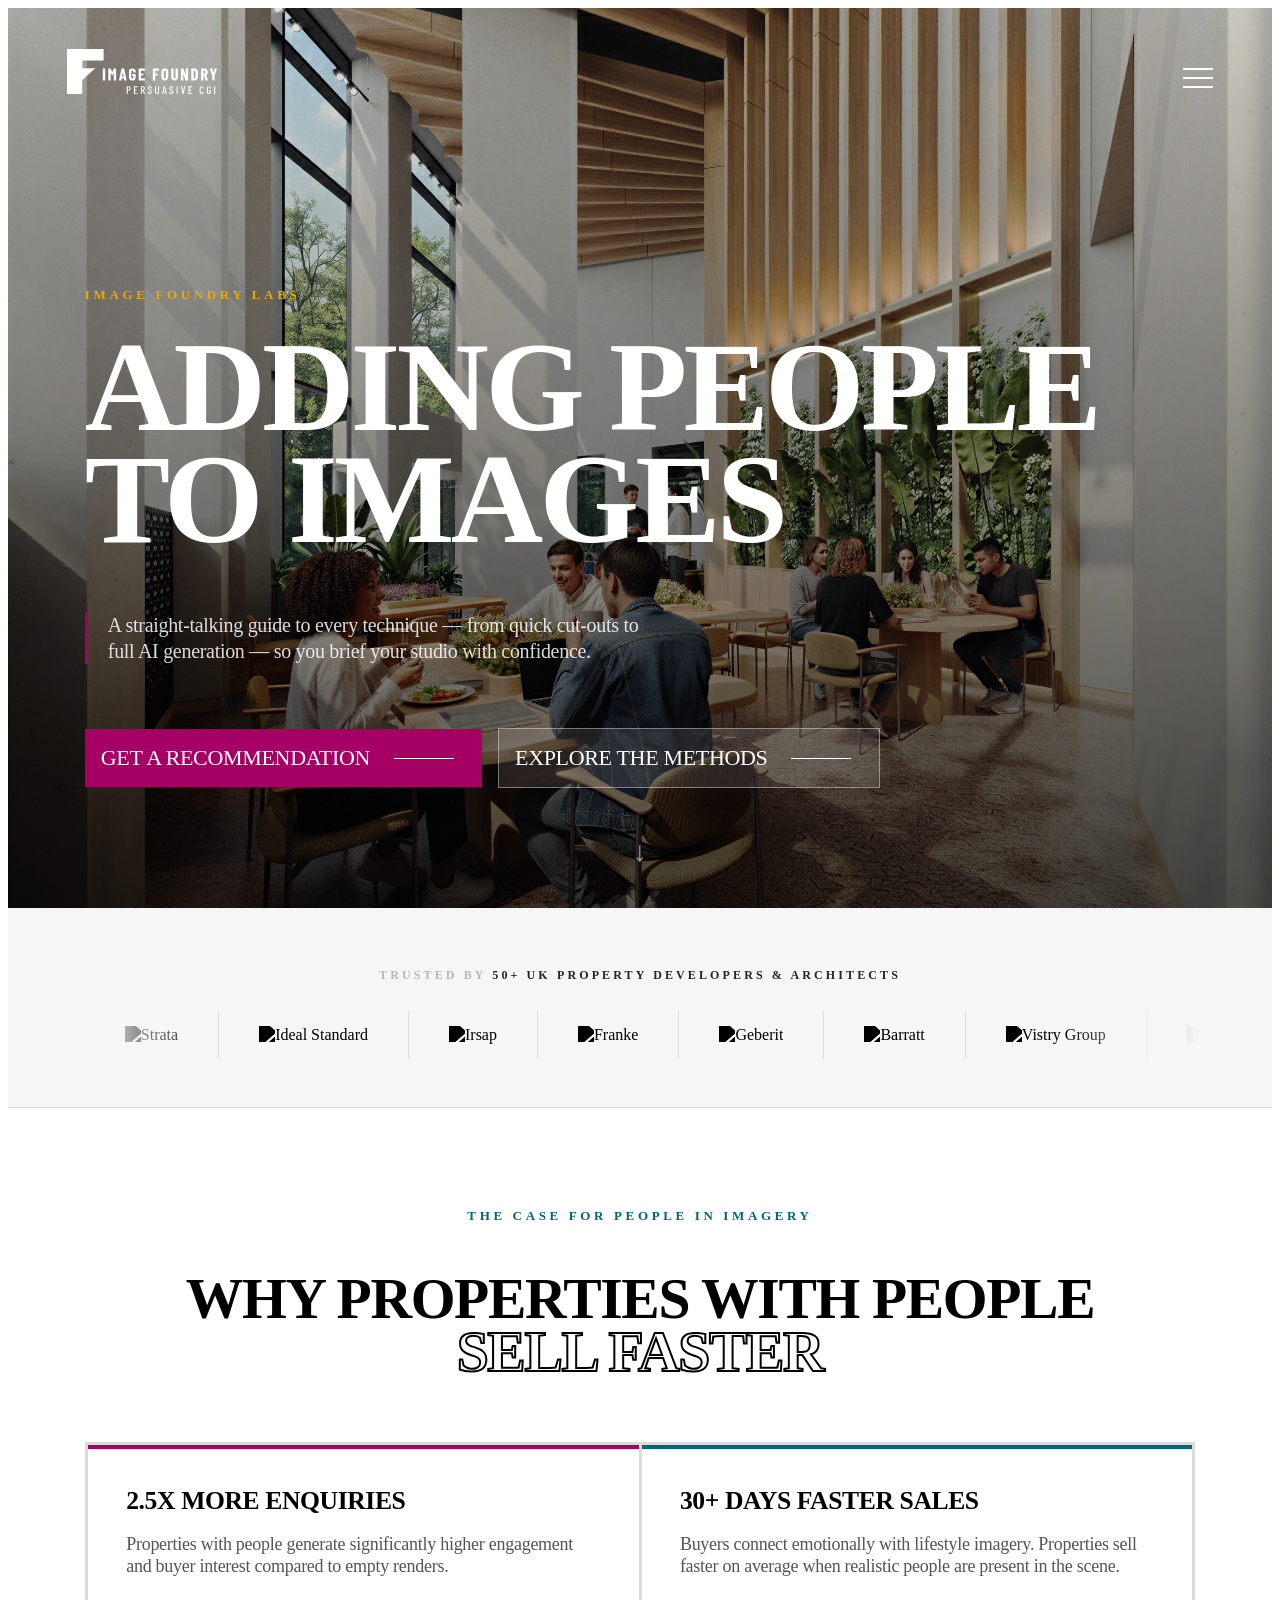
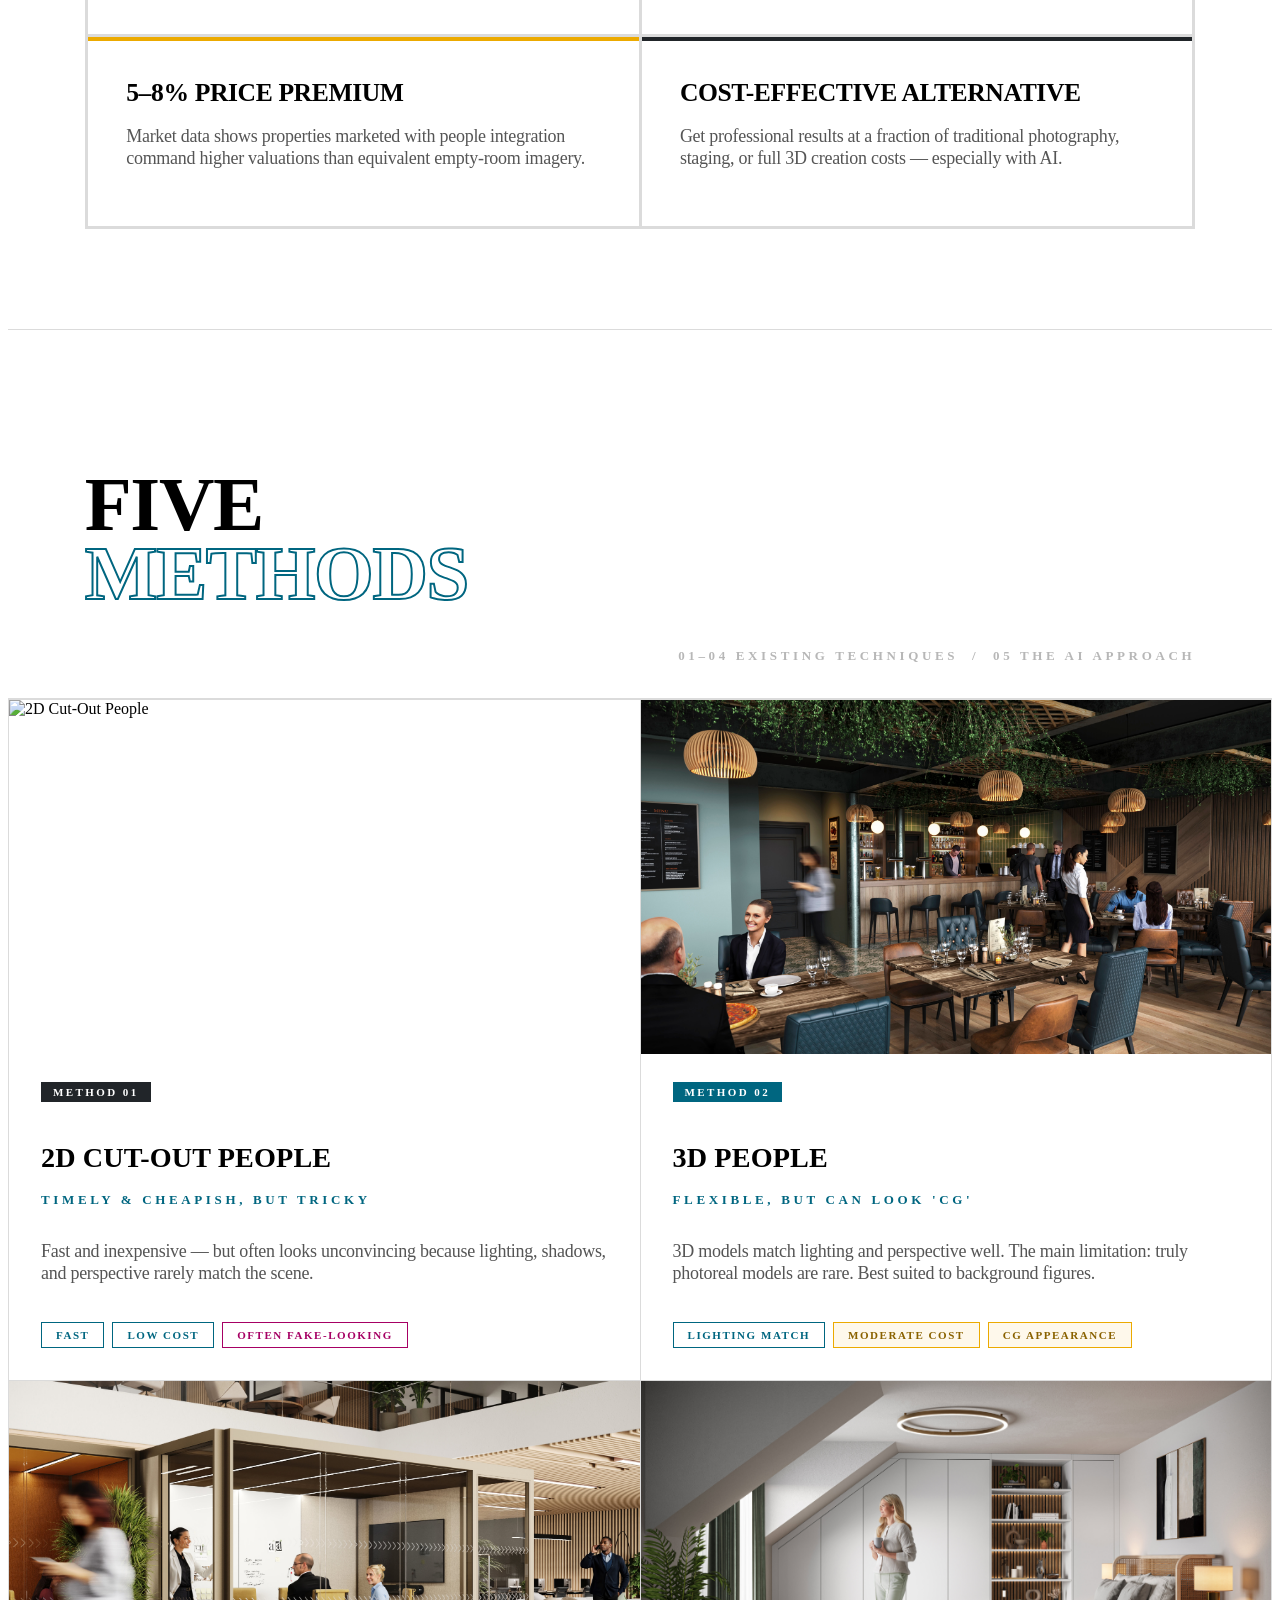
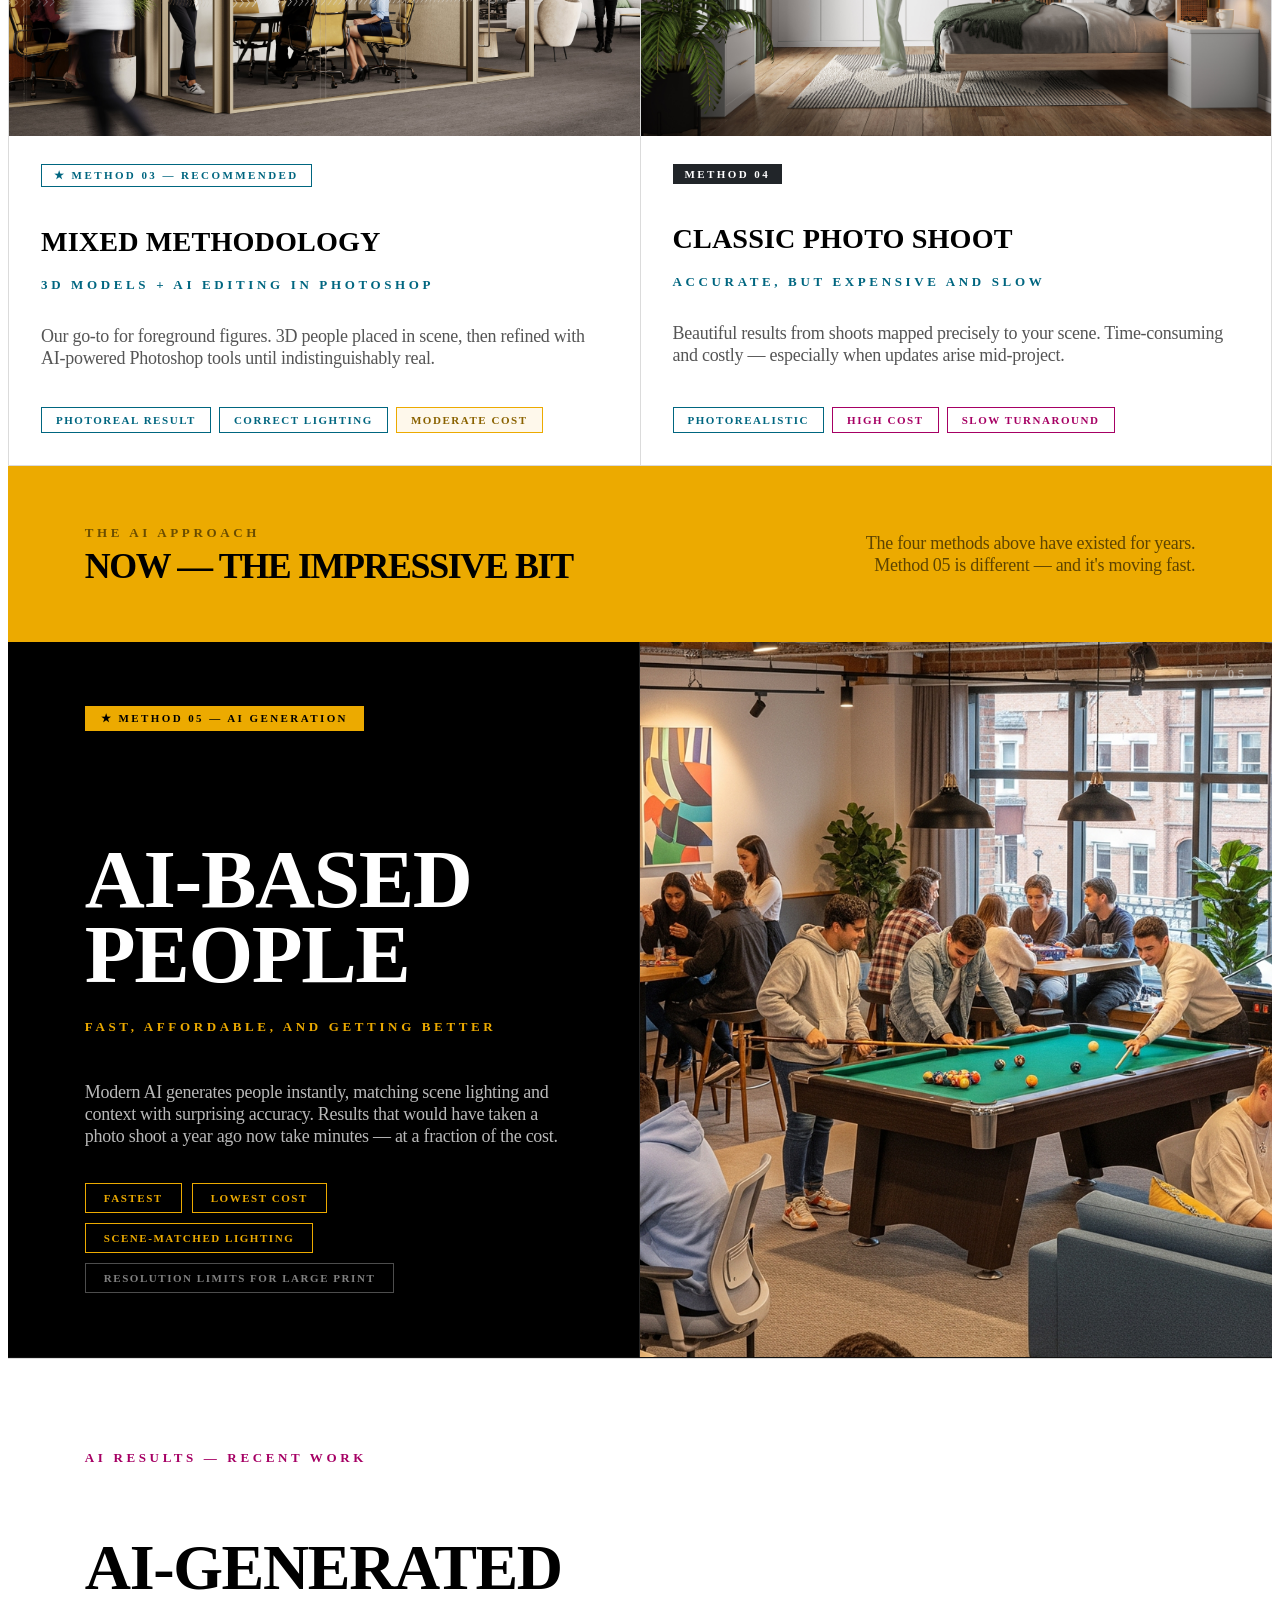
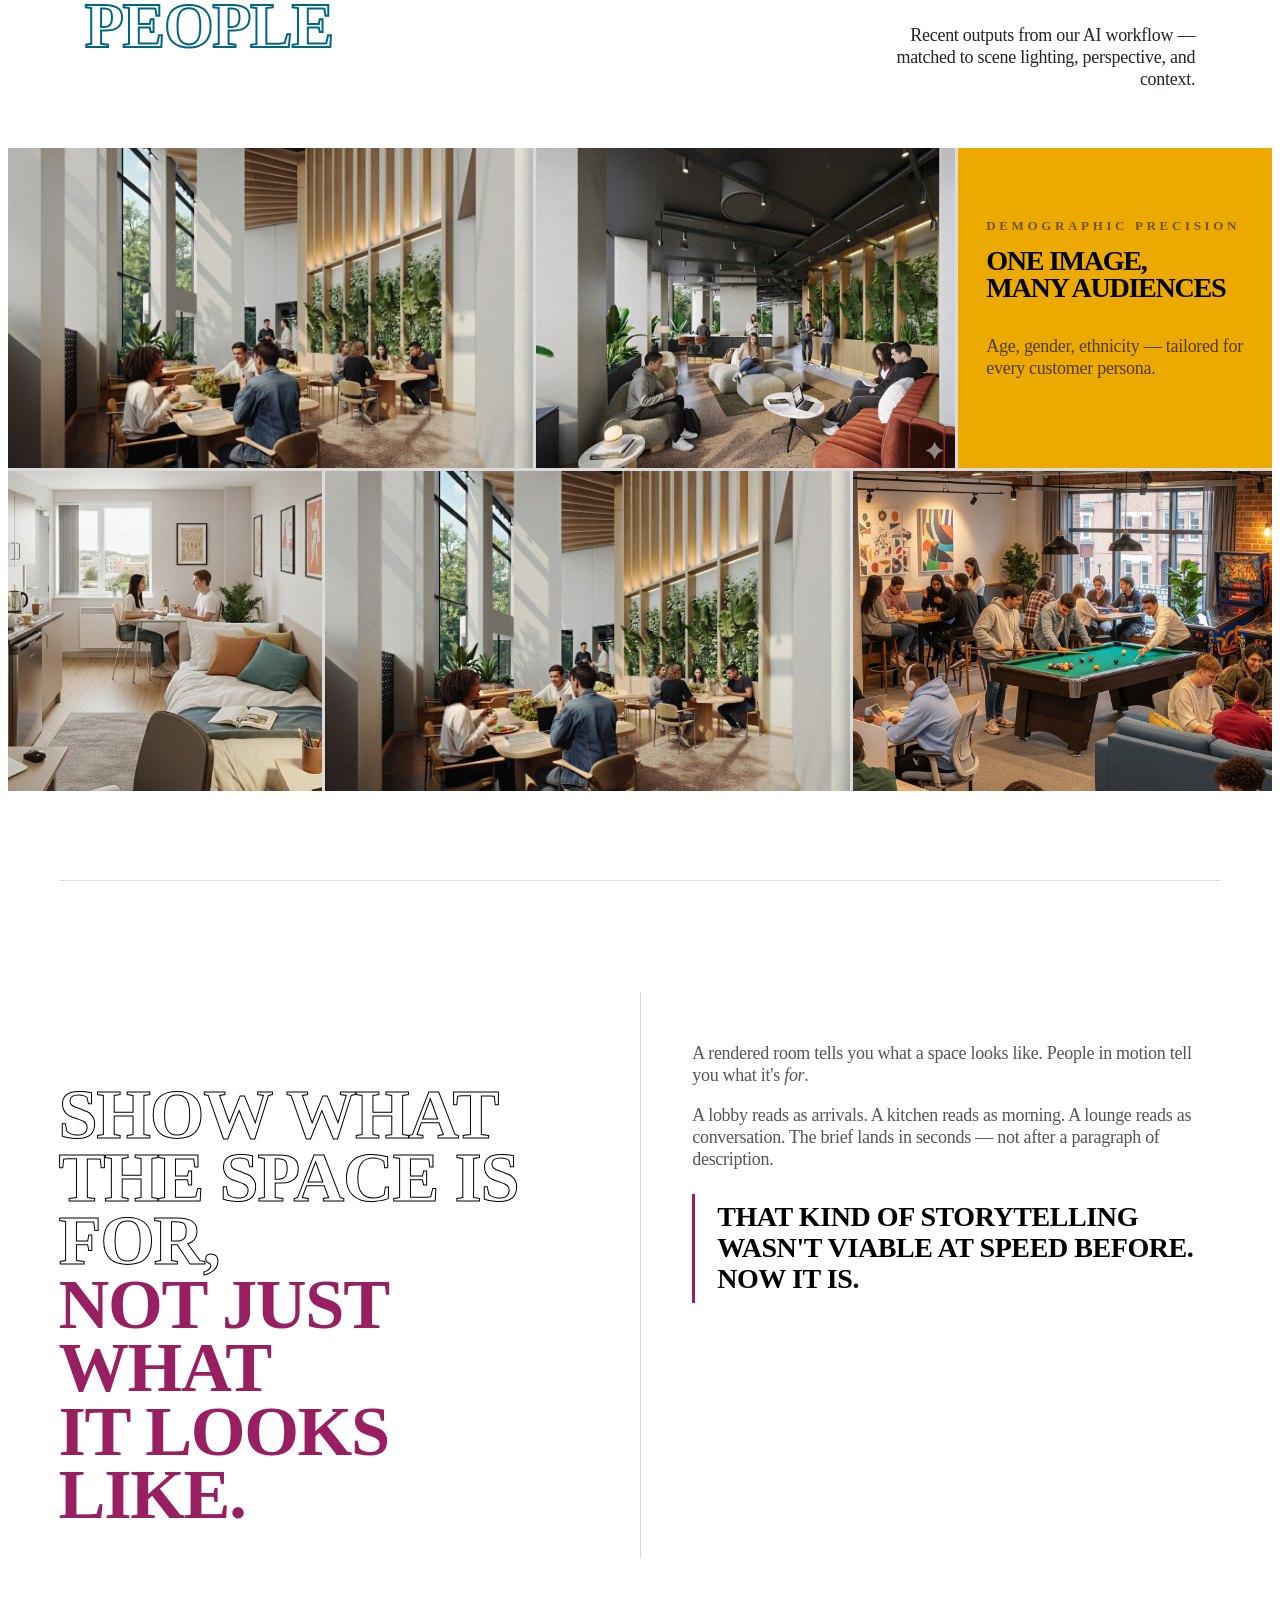
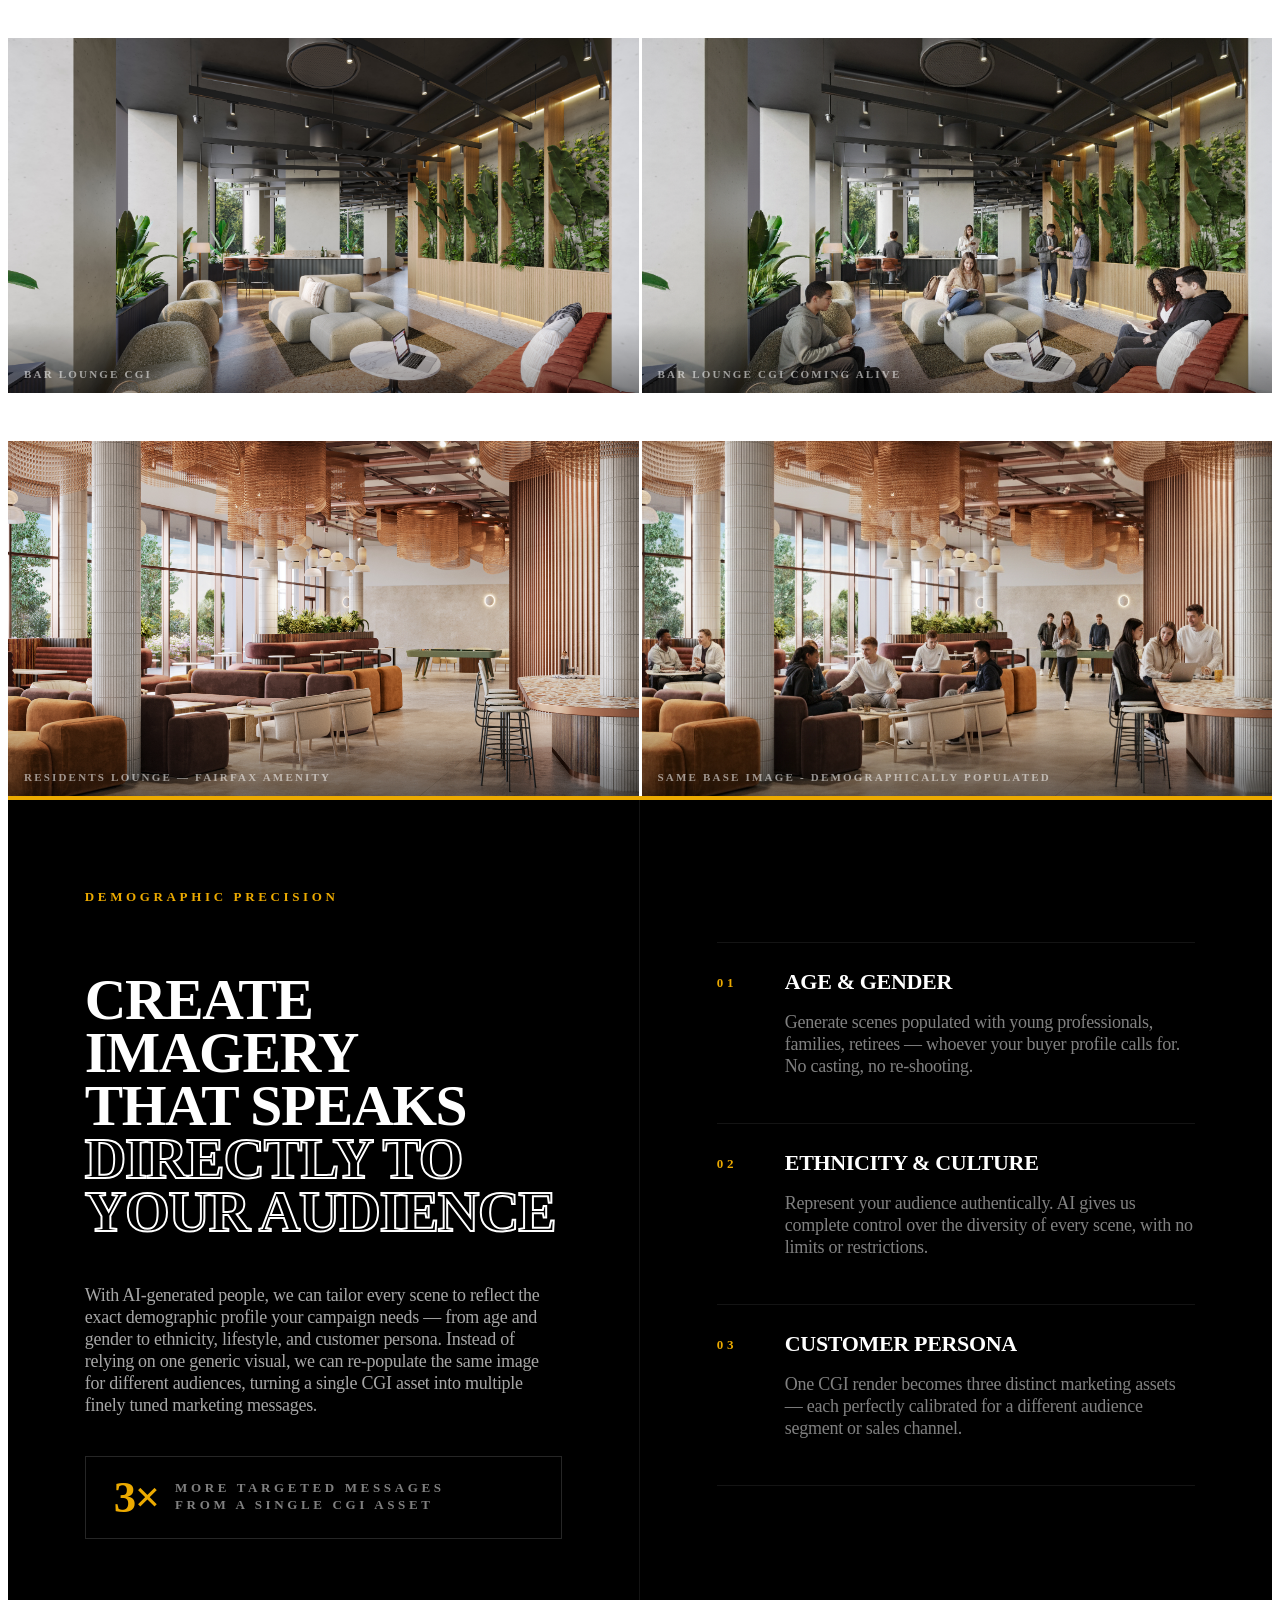
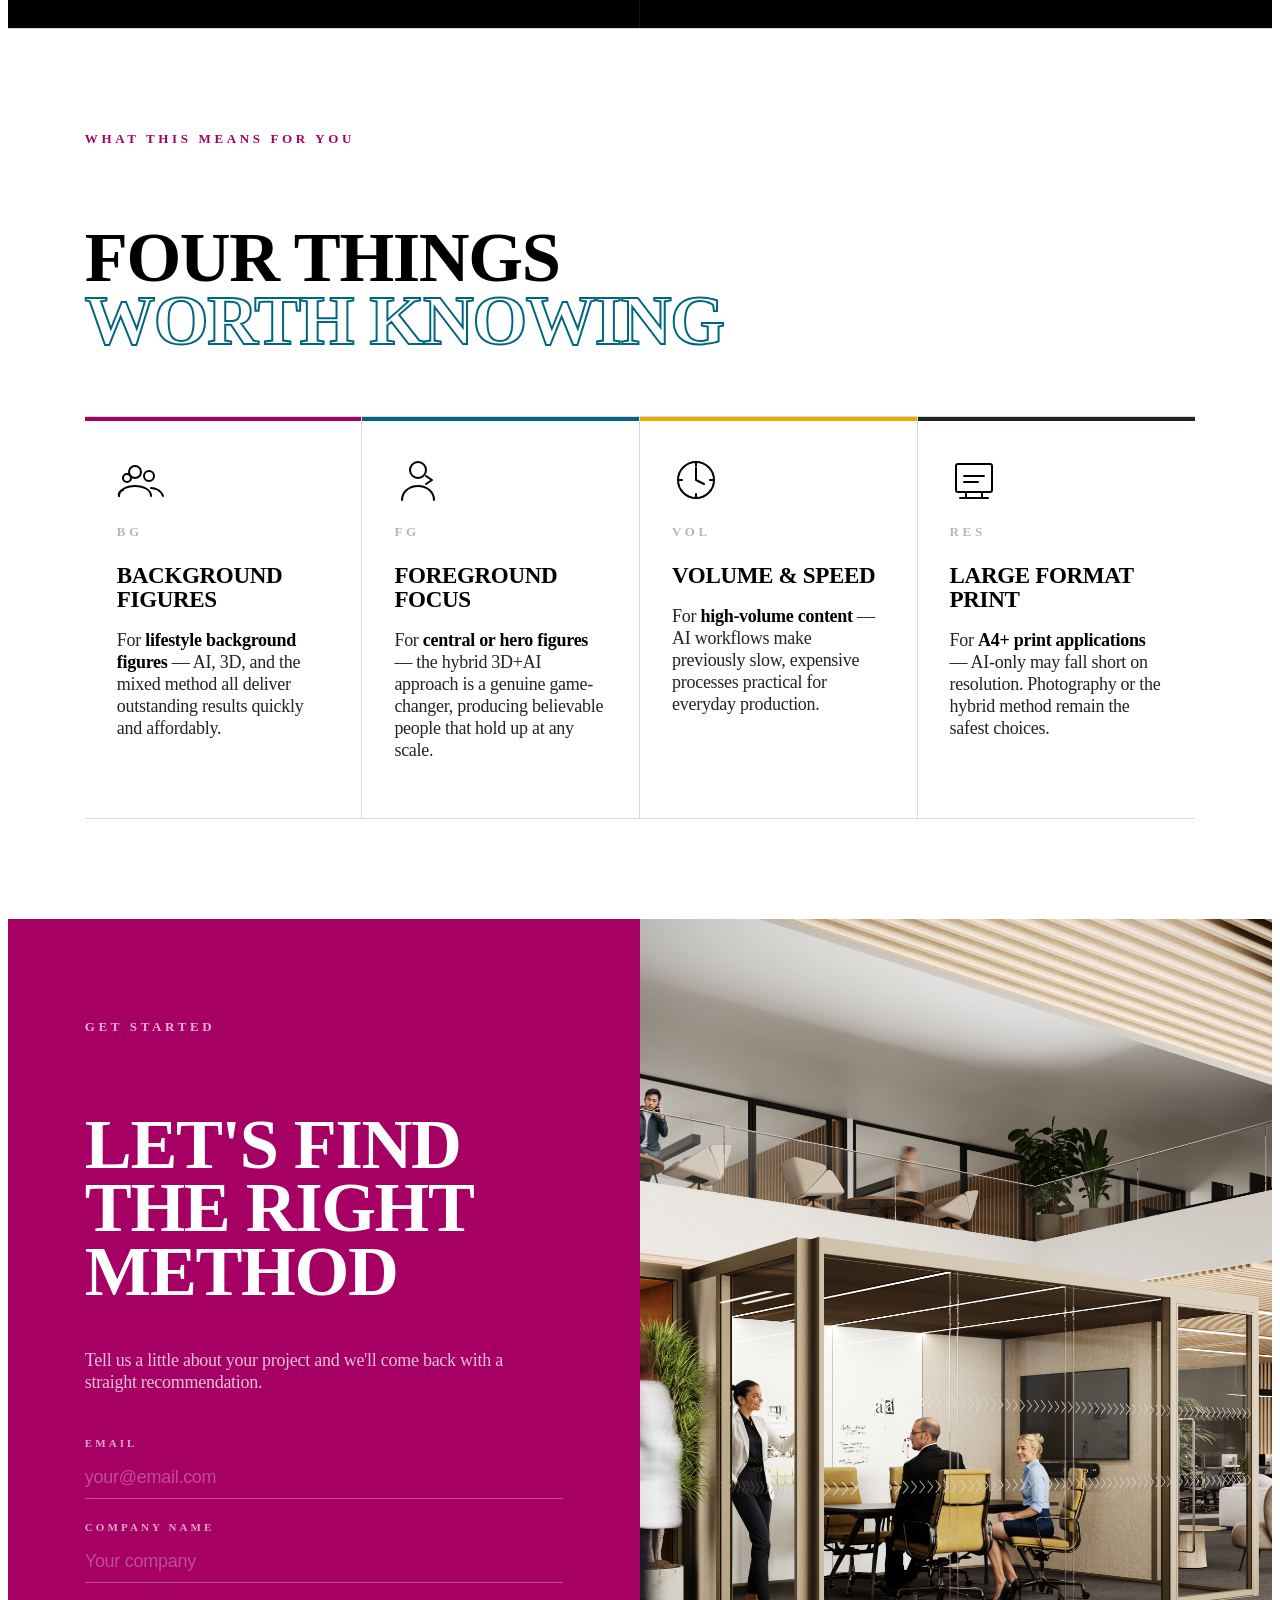
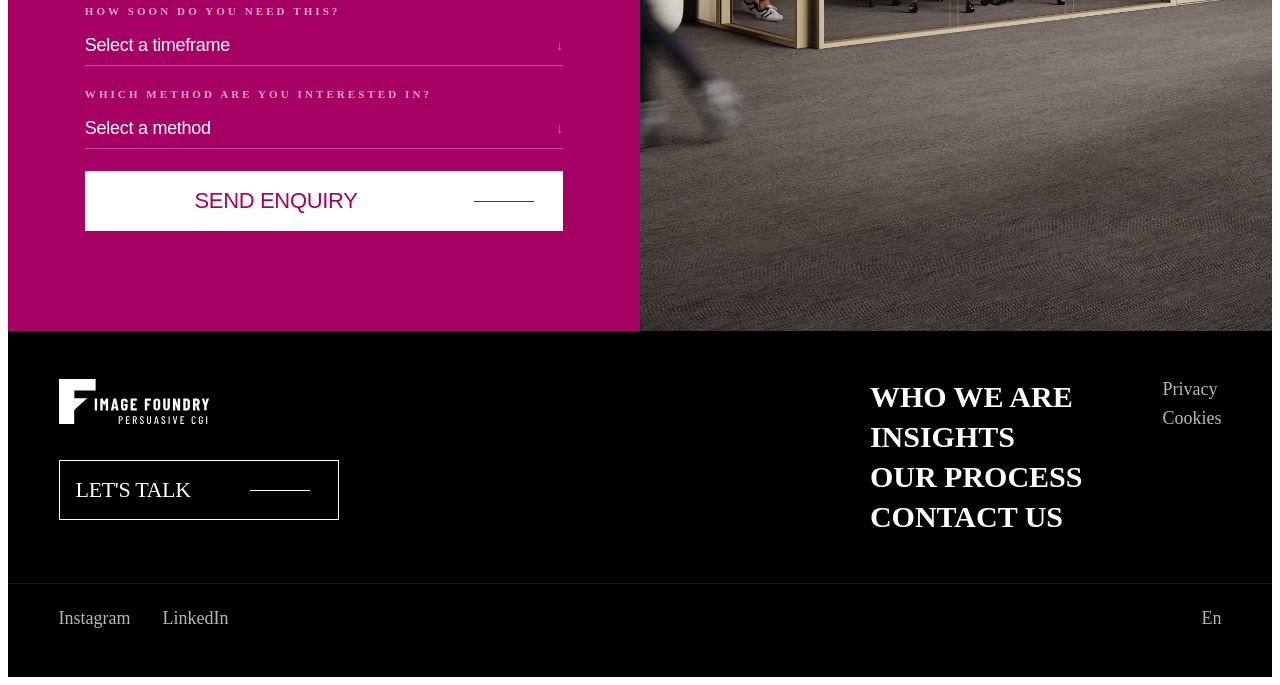
==== commit 9cde6b25: "Final edit" ====
--- a/adding-people-to-imagery/index.html
+++ b/adding-people-to-imagery/index.html
@@ -6,16 +6,15 @@
   <title>Adding People to Imagery — Image Foundry Labs</title>
   <link rel="preconnect" href="https://fonts.googleapis.com" />
   <link rel="preconnect" href="https://fonts.gstatic.com" crossorigin />
-  <!-- Bootstrap 5 -->
-  <link href="https://cdn.jsdelivr.net/npm/bootstrap@5.3.0/dist/css/bootstrap.min.css" rel="stylesheet">
-  <!-- Animate.css -->
-  <link href="https://cdn.jsdelivr.net/npm/animate.css@4.1.1/animate.min.css" rel="stylesheet">
-  <!-- Swiper -->
-  <link href="https://cdn.jsdelivr.net/npm/swiper@8/swiper-bundle.min.css" rel="stylesheet">
+  <link rel="preconnect" href="https://www.imagefoundry.co.uk" crossorigin />
+  <link rel="preload" as="image" href="https://www.imagefoundry.co.uk/lp/images/industry/interiors-living-room.jpeg" />
+  <link rel="preload" as="image" href="https://www.imagefoundry.co.uk/lp/images/industry/bathroom-basin.jpg" />
+  <link rel="preload" as="image" href="https://www.imagefoundry.co.uk/lp/images/industry/product-shot.png" />
+  <link rel="preload" as="image" href="https://www.imagefoundry.co.uk/lp/images/industry/kitchen-interior.jpg" />
+  <link rel="preload" as="image" href="https://www.imagefoundry.co.uk/lp/images/industry/bedroom-interior.jpeg" />
+  <link rel="preload" as="image" href="https://www.imagefoundry.co.uk/lp/images/industry/property-exterior.jpeg" />
   <!-- Google Fonts — Barlow Condensed -->
   <link href="https://fonts.googleapis.com/css2?family=Barlow+Condensed:ital,wght@0,300;0,400;0,500;0,600;0,700;0,800;1,400&display=swap" rel="stylesheet">
-  <!-- Image Foundry theme CSS (direct from live site) -->
-  <link href="https://www.imagefoundry.co.uk/wp-content/themes/blankslate/css/if.css" rel="stylesheet">
   <link href="../assets/bringing-people-to-life.css" rel="stylesheet">
   <link href="../assets/adding-people-to-imagery.css" rel="stylesheet">
 </head>
@@ -471,7 +470,7 @@
   <div class="footer-grid">
     <div class="footer-logo-block">
       <div>
-        <img src="../assets/logo.svg" alt="Image Foundry" style="width:150px; display:block; filter: brightness(0) invert(1); margin-bottom: 8px;" />
+        <a href="https://www.imagefoundry.co.uk/"><img src="../assets/logo.svg" alt="Image Foundry" style="width:150px; display:block; filter: brightness(0) invert(1); margin-bottom: 8px;" /></a>
       </div>
       <a href="https://www.imagefoundry.co.uk/contact-us/" class="footer-lets-talk">Let's talk</a>
     </div>
@@ -499,10 +498,6 @@
   </div>
 </footer>
 
-<script src="https://code.jquery.com/jquery-3.7.1.min.js"></script>
-<script src="https://cdn.jsdelivr.net/npm/swiper@8/swiper-bundle.min.js"></script>
-<script src="https://cdn.jsdelivr.net/npm/wowjs@1.1.3/dist/wow.min.js"></script>
-<script src="../assets/if.js"></script>
 <script>
     const observer = new IntersectionObserver((entries) => {
       entries.forEach(e => { if (e.isIntersecting) e.target.classList.add('visible'); });
@@ -605,33 +600,23 @@
         </div>`;
     }
 
-    // Hover nav links → only industry shows the left panel
     document.querySelectorAll('.nav-links li a').forEach(a => {
       a.addEventListener('mouseenter', () => {
         document.querySelectorAll('.nav-links li a').forEach(l => l.classList.remove('is-active'));
         a.classList.add('is-active');
-        const panel = document.getElementById('navContentPanel');
-        if (a.dataset.key === 'industry') {
-          panel.style.visibility = 'visible';
-          panel.style.opacity = '1';
-          renderPanel('industry');
-        } else {
-          panel.style.visibility = 'hidden';
-          panel.style.opacity = '0';
-        }
+      });
+      a.addEventListener('mouseleave', () => {
+        document.querySelectorAll('.nav-links li a').forEach(l => l.classList.remove('is-active'));
+        const def = document.querySelector('.nav-links li a[data-key="industry"]');
+        if (def) def.classList.add('is-active');
       });
     });
 
-    // Open / close
     function openNav() {
       document.body.classList.add('nav-open');
-      // default: show industry panel
       const def = document.querySelector('.nav-links li a[data-key="industry"]');
       document.querySelectorAll('.nav-links li a').forEach(l => l.classList.remove('is-active'));
       if (def) def.classList.add('is-active');
-      const panel = document.getElementById('navContentPanel');
-      panel.style.visibility = 'visible';
-      panel.style.opacity = '1';
       renderPanel('industry');
     }
     function closeNav() { document.body.classList.remove('nav-open'); }
--- a/assets/bringing-people-to-life.css
+++ b/assets/bringing-people-to-life.css
@@ -2,7 +2,7 @@
 
 /* Fix: if.css sets body { opacity:0 } and relies on if.js to fade in.
    if.js is included so this is just a safety fallback. */
-body { opacity: 0; }
+body { opacity: 1; }
 
 :root {
   --pad: 4%;
@@ -25,6 +25,7 @@
   transition: background 800ms ease;
 }
 .sf.scrolled .sf-top-row { background: #000; }
+@media (max-width: 767px) { .sf.scrolled .sf-top-row { background: transparent; box-shadow: none; } }
 body.nav-open .sf-phone { max-width: 0 !important; opacity: 0 !important; }
 body.nav-open .sf-contact-btn { opacity: 0 !important; pointer-events: none !important; max-height: 0 !important; }
 body.nav-open .sf.scrolled .sf-top-row { background: transparent; }
@@ -53,8 +54,8 @@
   content: ""; position: absolute;
   top: 50%; right: 1rem; height: 1px; width: 60px; background: #000;
 }
-.sf-contact-btn a:hover { background: #000; color: #fff; }
-.sf-contact-btn a:hover::after { background: #fff; }
+.sf-contact-btn a:hover { background: #fff; color: #000; }
+.sf-contact-btn a:hover::after { background: #000; }
 
 /* Burger */
 .sf-burger {
@@ -395,14 +396,22 @@
 /* ≤767px — mobile landscape / large phone */
 @media screen and (max-width: 767px) {
   :root { --pad: 1.5rem; }
+  .site-header { padding: 20px var(--pad); padding-left: var(--pad); }
+  .site-header .bi img { width: 110px; }
+  .sf { top: 20px; }
+  .hero-content { padding: 90px var(--pad) clamp(32px,6vw,60px); }
+  .hero-h1 { font-size: clamp(52px, 13vw, 72px); }
   .hero-h1 .outline { -webkit-text-stroke: 1.5px #fff; }
   .hero-foot { flex-direction: column; align-items: flex-start; gap: 1rem; }
-  .hero-desc { font-size: 16px; line-height: 22px; }
+  .hero-desc { font-size: 16px; line-height: 22px; max-width: 100%; }
   .scroll-hint { display: none; }
+  .section-h2 { font-size: clamp(30px, 8vw, 48px); margin-bottom: 1.25rem; }
   .cta-h2 { font-size: 42px; letter-spacing: -.5px; }
   .trust-stat-num { font-size: 44px; }
   .prose p { font-size: 16px; line-height: 22px; }
-  .pull p { font-size: 20px; }
+  .pull { margin: 1rem 0; }
+  .pull p { font-size: 18px; }
+  .pink-big { padding-right: 0; }
   .cta-row { flex-direction: column; gap: 8px; }
   .btn-dark, .btn-outline-dark, .footer-lets-talk { display: block; width: 100%; padding: 1.2rem 1rem; text-align: center; }
   .btn-dark::after, .btn-outline-dark::after, .footer-lets-talk::after { display: none; }
@@ -414,6 +423,7 @@
 /* ≤559px — small phone */
 @media screen and (max-width: 559px) {
   :root { --pad: 1.25rem; }
+  .hero-h1 { font-size: clamp(44px, 12vw, 60px); }
   .ncp-grid { grid-template-columns: 1fr; }
   .cta-h2 { font-size: 34px; }
   .trust-stat-num { font-size: 38px; }
@@ -430,6 +440,7 @@
 /* ≤359px — very small phone */
 @media screen and (max-width: 359px) {
   :root { --pad: 1rem; }
+  .hero-h1 { font-size: 40px; }
   .cta-h2 { font-size: 28px; }
   .trust-stat-num { font-size: 32px; }
   .pink-band, .closing, .cta { padding: 2.5rem var(--pad); }
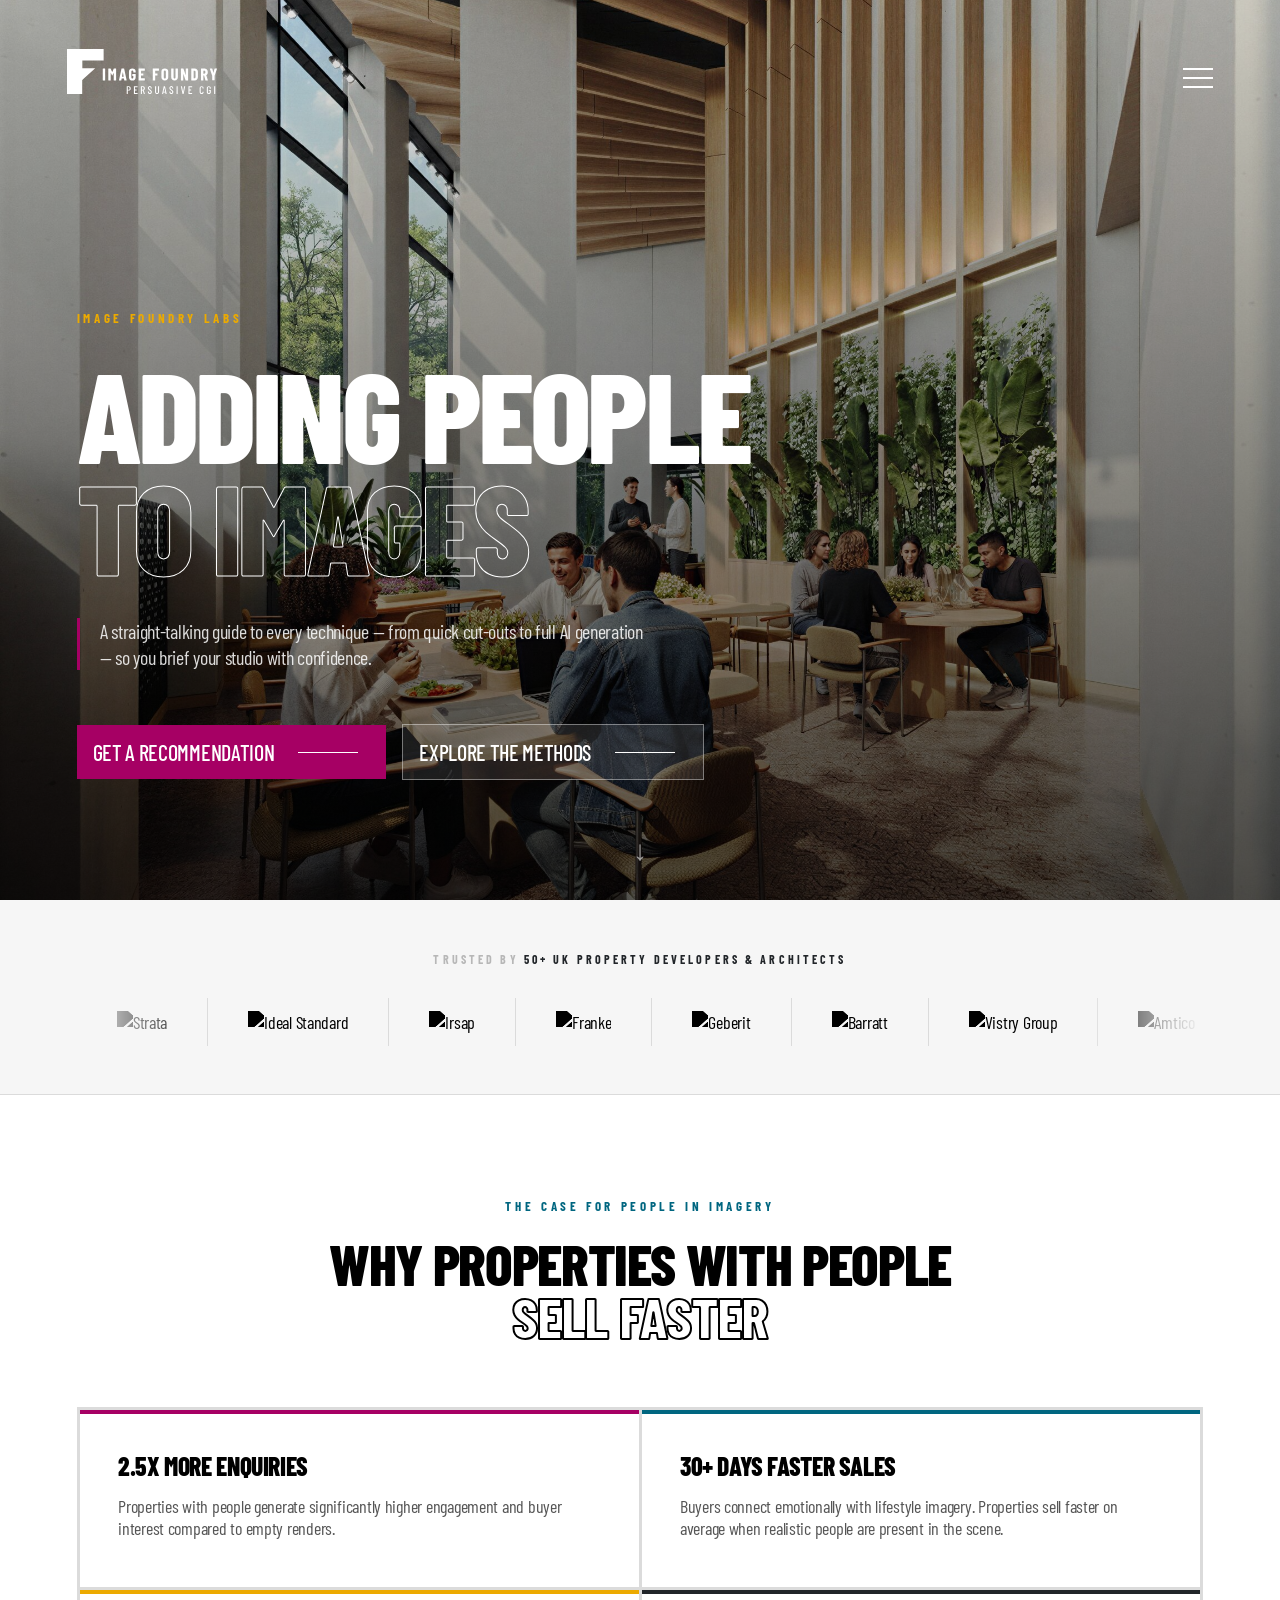
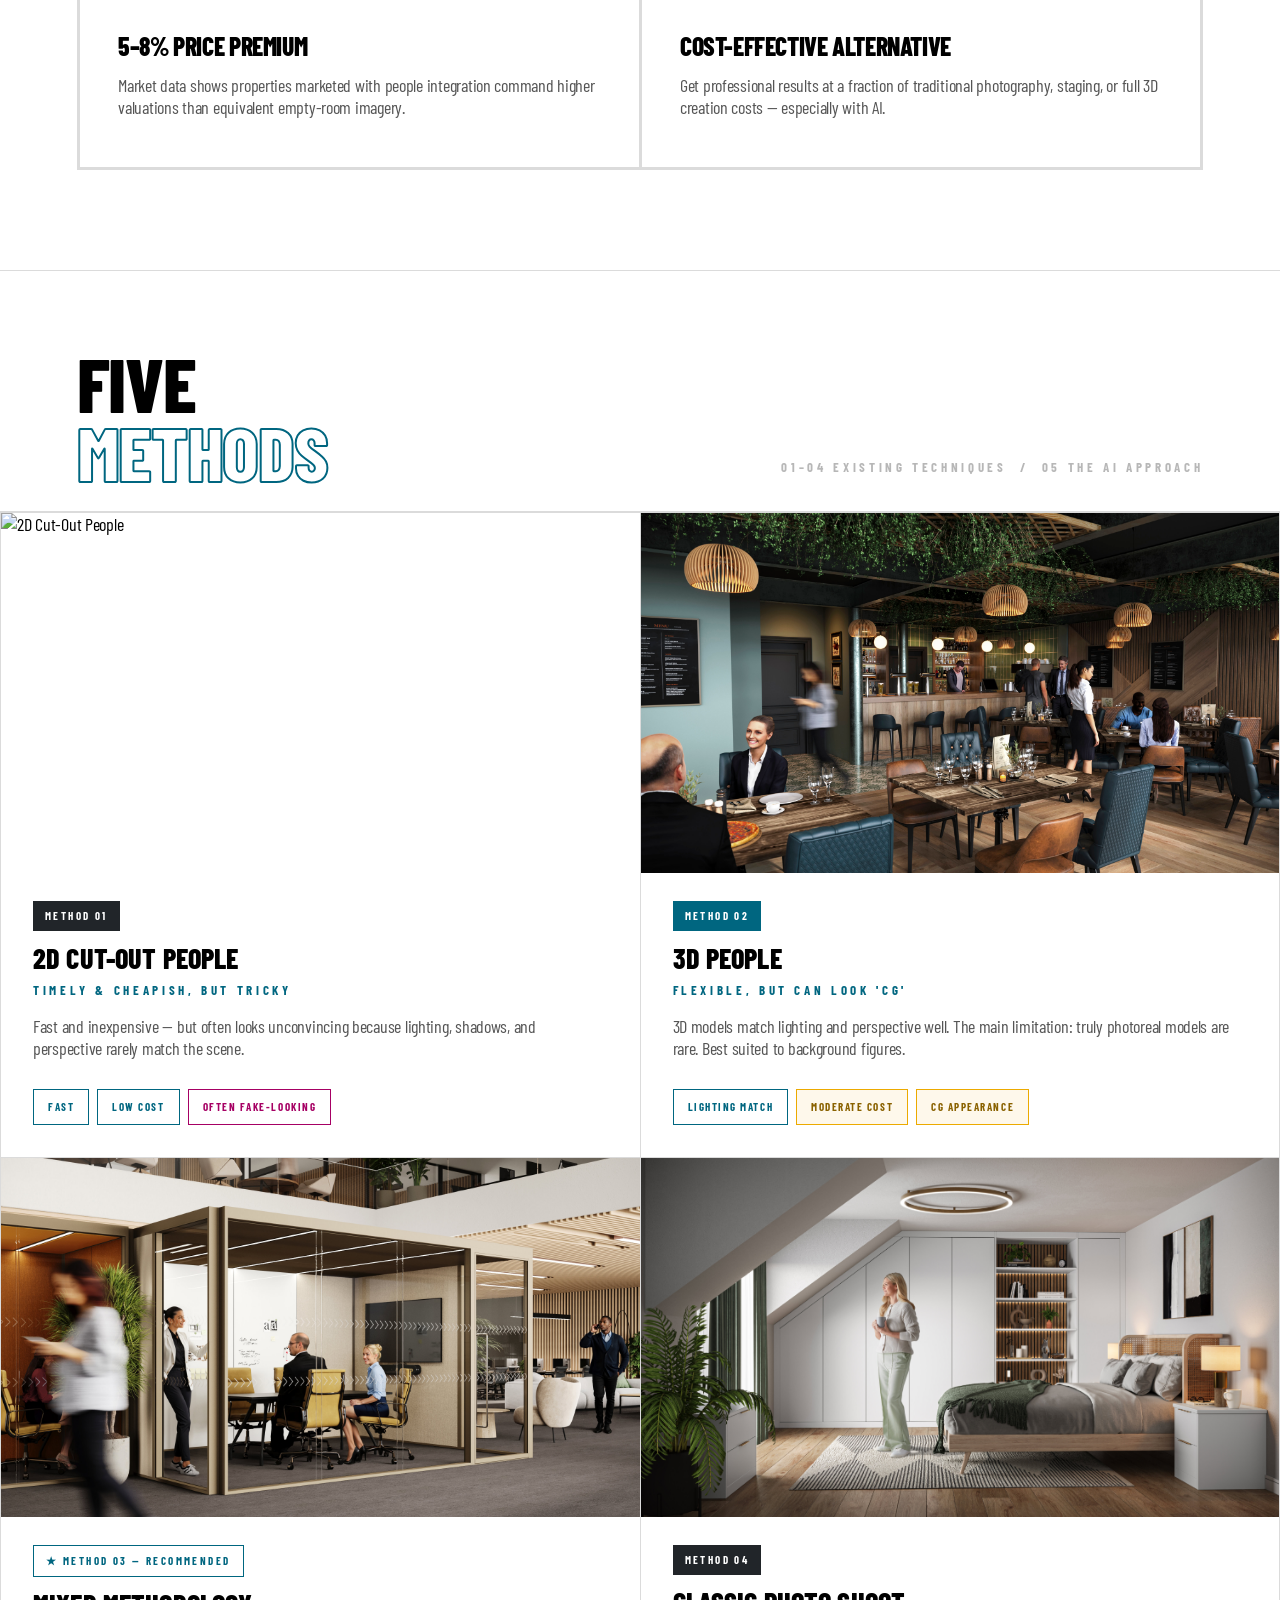
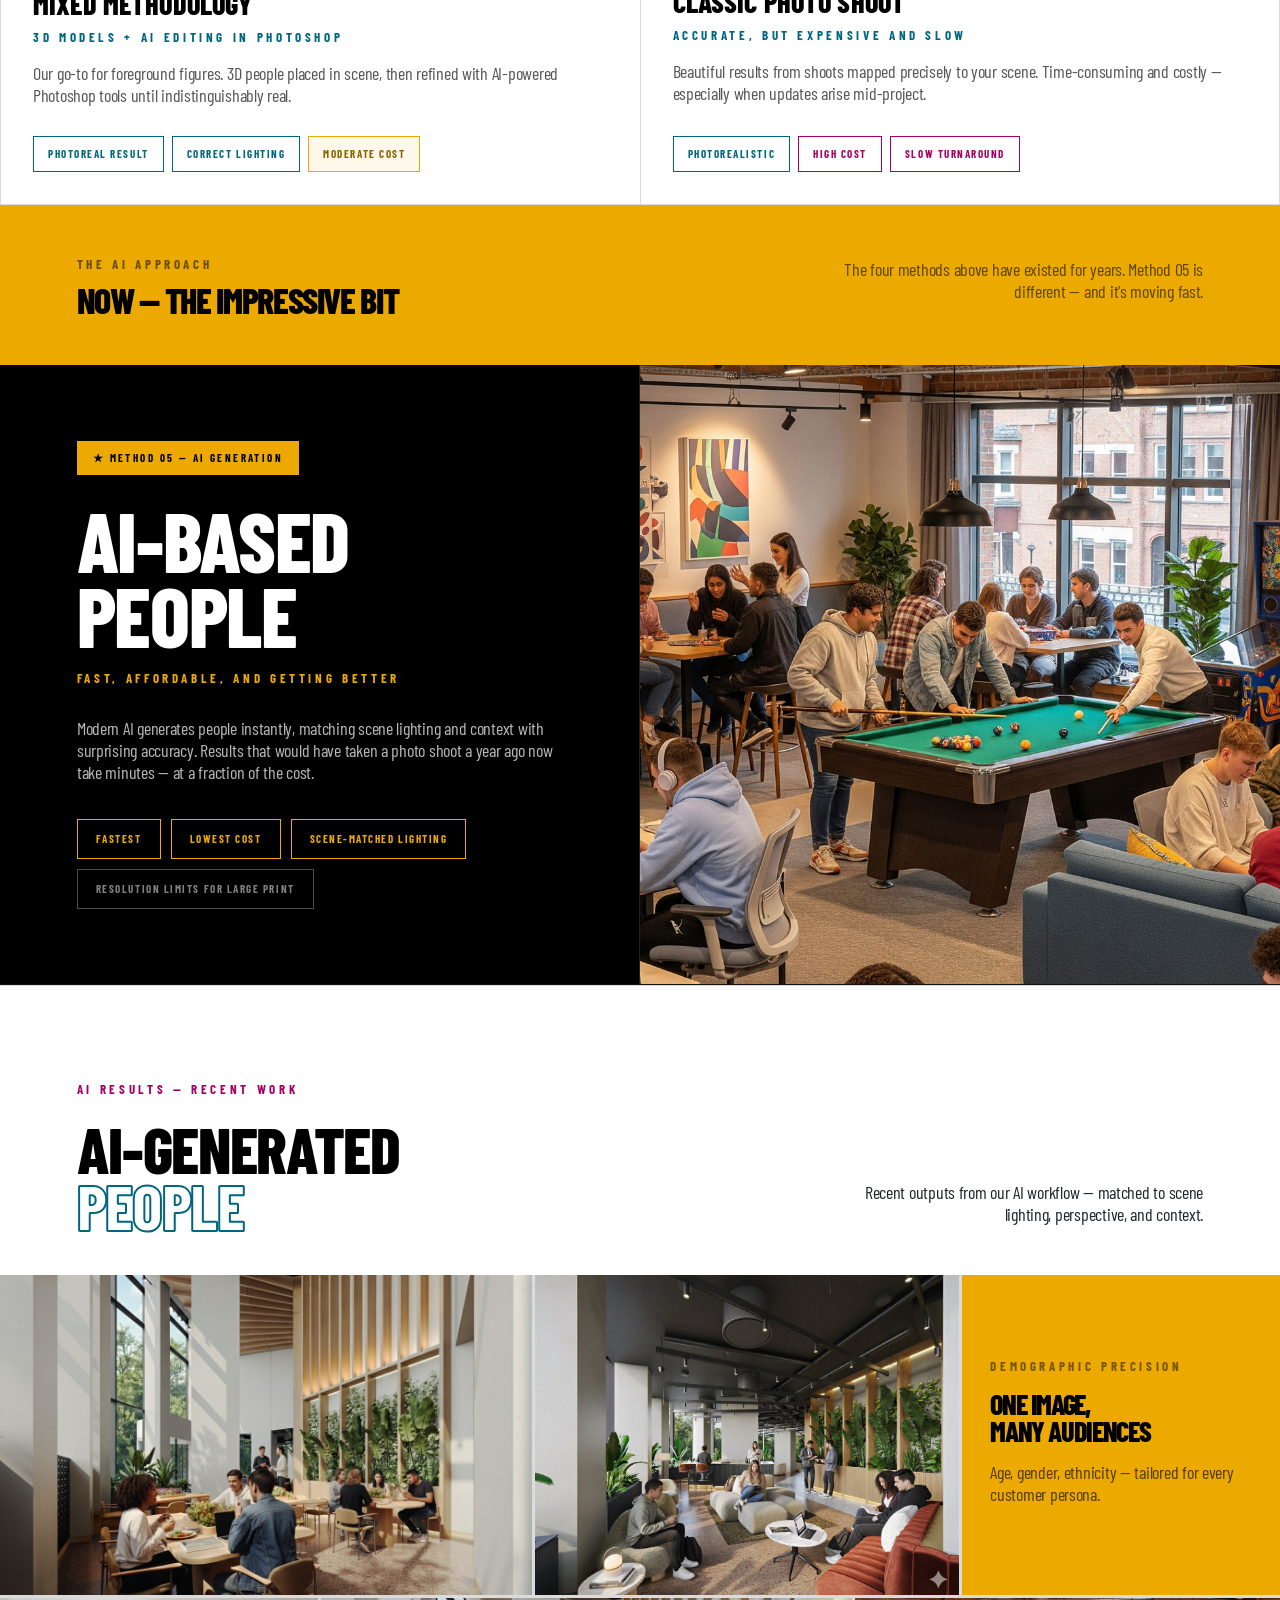
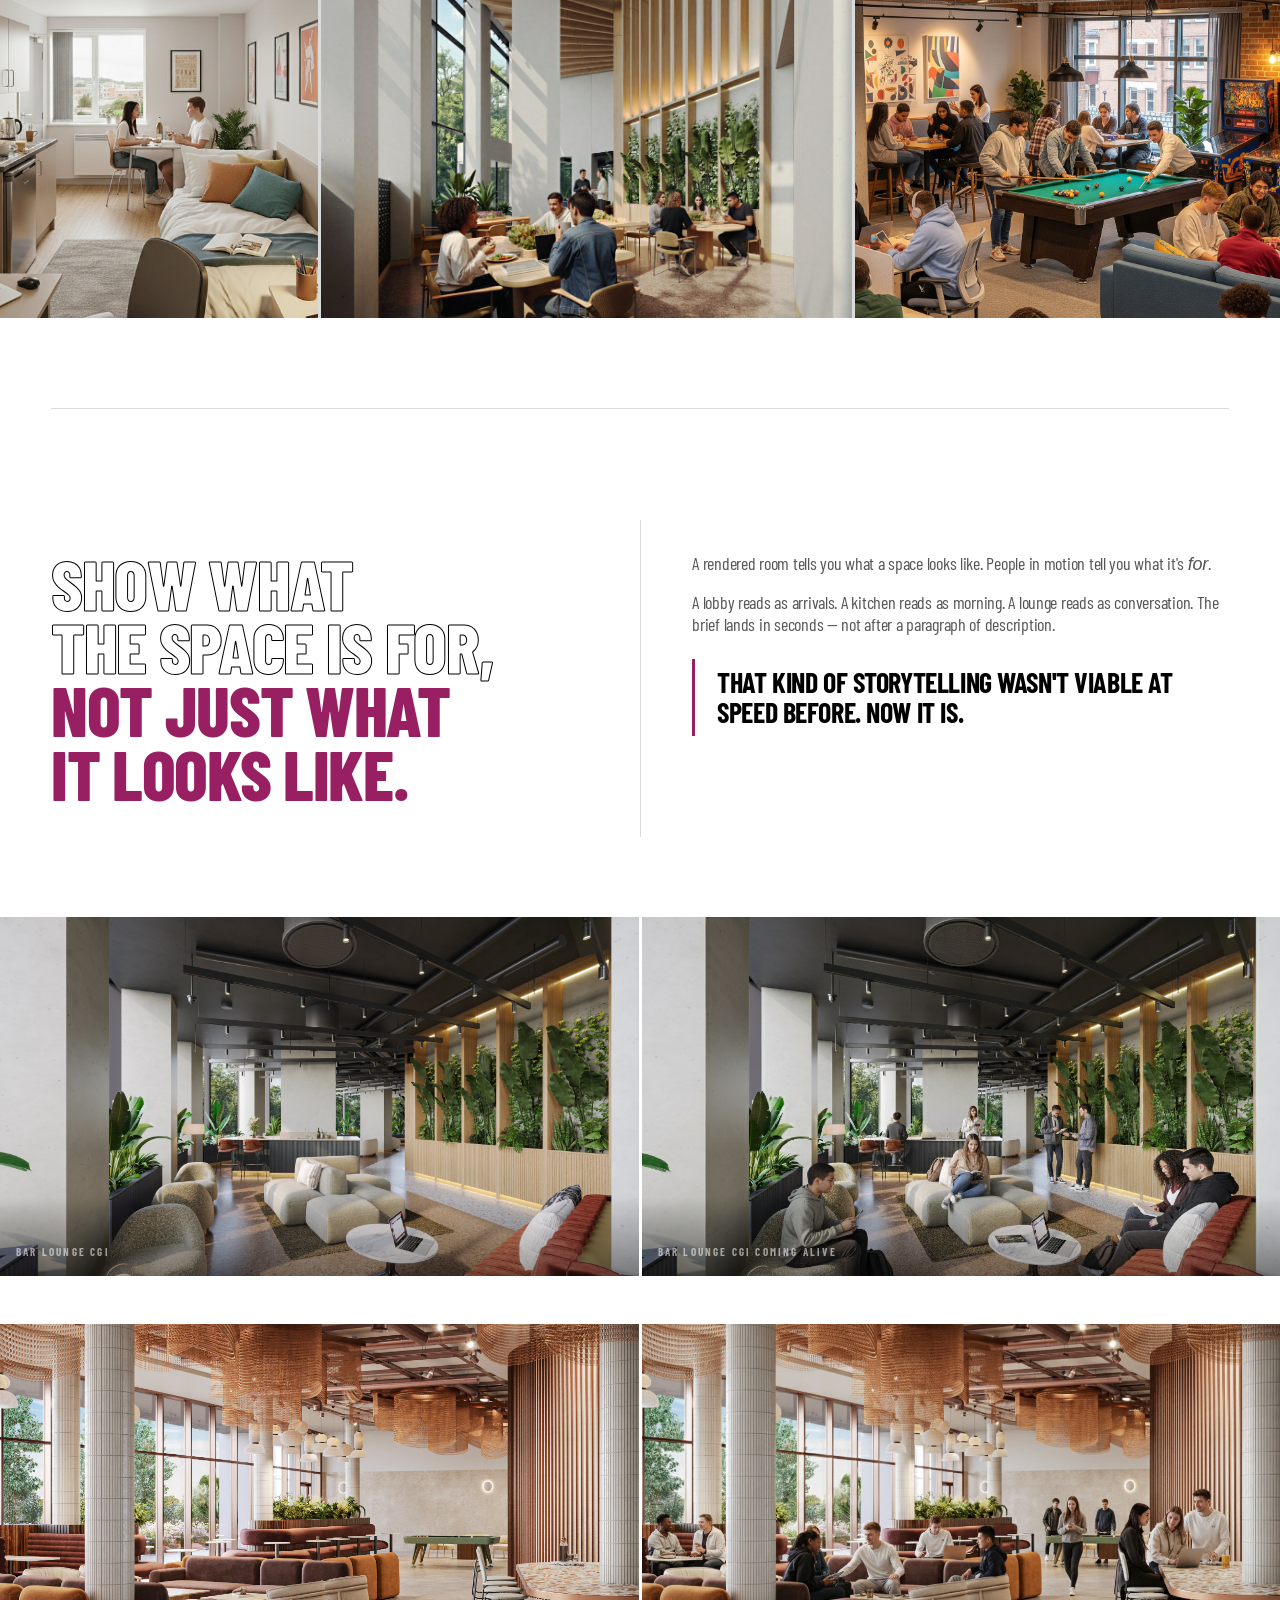
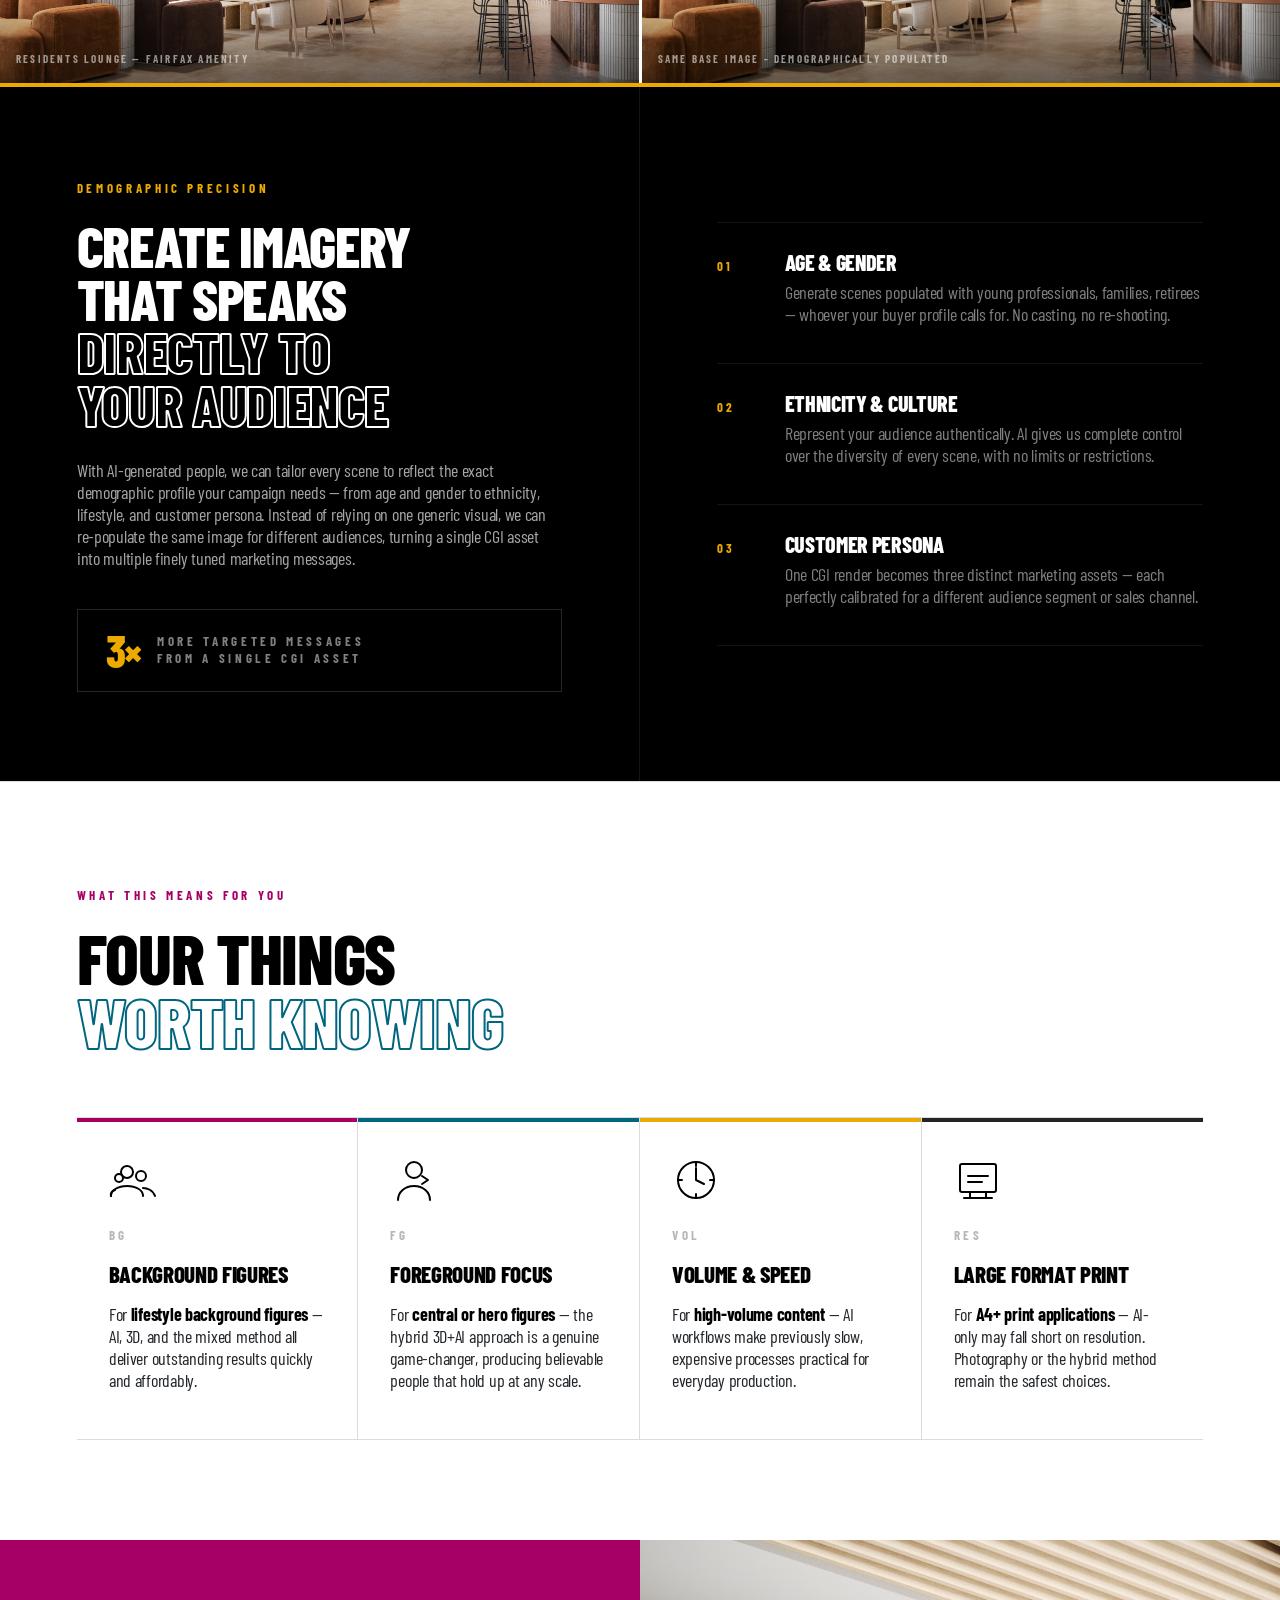
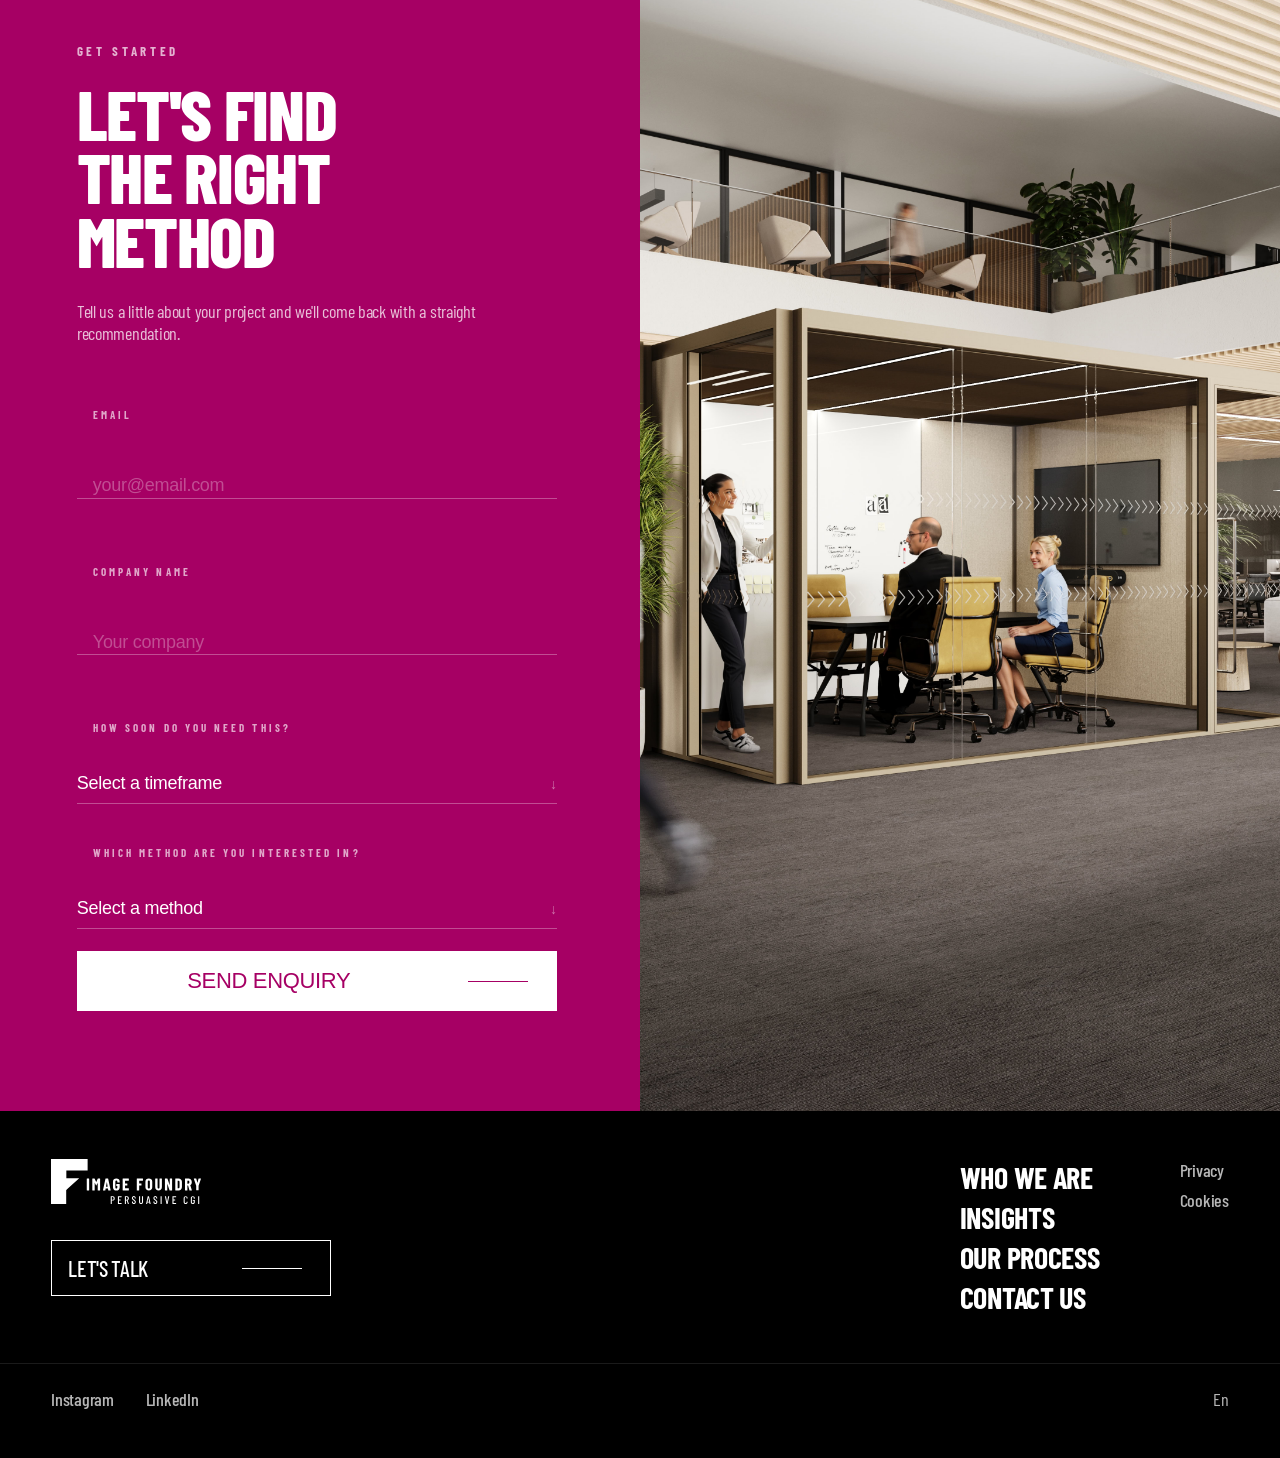
==== commit 9311df7a: "css" ====
--- a/adding-people-to-imagery/index.html
+++ b/adding-people-to-imagery/index.html
@@ -15,6 +15,7 @@
   <link rel="preload" as="image" href="https://www.imagefoundry.co.uk/lp/images/industry/property-exterior.jpeg" />
   <!-- Google Fonts — Barlow Condensed -->
   <link href="https://fonts.googleapis.com/css2?family=Barlow+Condensed:ital,wght@0,300;0,400;0,500;0,600;0,700;0,800;1,400&display=swap" rel="stylesheet">
+  <link href="../assets/if.css" rel="stylesheet">
   <link href="../assets/bringing-people-to-life.css" rel="stylesheet">
   <link href="../assets/adding-people-to-imagery.css" rel="stylesheet">
 </head>
--- a/assets/if.css
+++ b/assets/if.css
@@ -0,0 +1,6 @@
+@import url("https://fonts.googleapis.com/css2?family=Barlow+Condensed:ital,wght@0,100;0,200;0,300;0,400;0,500;0,600;0,700;0,800;0,900;1,100;1,200;1,300;1,400;1,500;1,600;1,700;1,800;1,900&display=swap");body,.btn,.wpcf7-submit,header,header .header-wrapper .rightnav,header .header-wrapper .contact-btn,header .nav-list .nav-primary a,header.nav-down .rightnav,.home-industries .swiper-slide::after,.insights-cases .image-wrapper::after,.cgi-services-main .nav .nav-link,.cgi-services-main .nav .nav-link.active,.cgi-services-main .swiper-pagination .swiper-pagination-bullet-active,.work-section .work-client,.work-section .work-client .image-holder img,.work-section .work-client .view-link{transition:all 800ms ease}body,p,label,input,[type=color],[type=date],[type=datetime-local],[type=datetime],[type=email],[type=month],[type=number],[type=password],[type=search],[type=tel],[type=text],[type=time],[type=url],[type=week],.form-control,textarea,input:focus,[type=color]:focus,[type=date]:focus,[type=datetime-local]:focus,[type=datetime]:focus,[type=email]:focus,[type=month]:focus,[type=number]:focus,[type=password]:focus,[type=search]:focus,[type=tel]:focus,[type=text]:focus,[type=time]:focus,[type=url]:focus,[type=week]:focus,.form-control:focus,textarea:focus{font-size:18px;line-height:22px;margin:0 0 10px;font-style:normal;color:inherit;letter-spacing:-0.015em}h1{font-size:100px;font-weight:700;font-stretch:normal;font-style:normal;letter-spacing:-2.1px;line-height:0.85;font-family:inherit;color:inherit;margin:0 0 0.5rem 0;padding:0;text-transform:uppercase}@media screen and (max-width: 1199px){h1{font-size:50px}}@media screen and (max-width: 767px){h1{font-size:50px}}h2{font-size:85px;font-weight:700;font-stretch:normal;font-style:normal;letter-spacing:normal;line-height:0.85;letter-spacing:-1.35px;margin:0;padding:0;font-family:inherit;color:inherit}@media screen and (max-width: 1199px){h2{font-size:50px}}h3,.insights-detail .content-wrapper strong{font-size:28px;letter-spacing:-0.015em;line-height:36px;font-weight:700;font-stretch:normal;font-style:normal;font-family:inherit;padding:0;margin:0;color:inherit}h4{position:relative;letter-spacing:-0.015em;line-height:26px;color:inherit;font-size:22px;font-family:inherit;font-weight:500}h5{font-size:18px;font-weight:normal;font-stretch:normal;font-style:normal;line-height:22px;letter-spacing:-0.015em;color:inherit;font-family:inherit;margin:0;padding:0}h6{font-family:inherit;font-size:18px;font-weight:normal;font-stretch:normal;font-style:normal;line-height:22px;letter-spacing:-0.015em;margin:0;padding:0;color:inherit}.work-section .work-client .absolute-caption{position:absolute;top:50%;left:50%;margin-right:-50%;transform:translate(-50%, -50%);width:100%;color:#fff;z-index:2}.main-header .caption,.main-header .caption2,.main-header .caption3,.inside-header .slider-caption,.inside-header3 .slider-caption{position:absolute;top:50%;left:0;right:0;margin:auto;transform:translate(0%, -50%);width:95%;color:#fff;z-index:999;text-align:left}.insights-cases .image-wrapper .caption{margin:auto;position:absolute;top:50%;left:50%;transform:translate(-50%, -50%);z-index:2;text-align:center}.home-industries .swiper-slide .caption,.cgi-services-header .inner-wrapper .swiper-caption,.work-header .inner-wrapper .swiper-caption{position:absolute;bottom:0;right:0;margin:2rem;color:#fff;z-index:2}.wwd-section .inner-content::after,.services-slider .right-halfbg::after,.services-section .inner-wrapper::after,.if-reputation .inner-content::after,.the-process .inner-content::after,.creating-model .right-halfbg::after,.creating-model.rightbg .inner-content::after{content:"";position:absolute;right:0;height:100%;background:#2A657D;z-index:-1;top:0;bottom:0;width:513px}@media screen and (max-width: 991px){.wwd-section .inner-content::after,.services-slider .right-halfbg::after,.services-section .inner-wrapper::after,.if-reputation .inner-content::after,.the-process .inner-content::after,.creating-model .right-halfbg::after,.creating-model.rightbg .inner-content::after{width:100%}}.example360 .inner-content::after{content:"";position:absolute;right:0;height:100%;background:#2A657D;z-index:-1;top:0;bottom:0;width:215px}@media screen and (max-width: 991px){.example360 .inner-content::after{width:100%}}.cgi-services-header .inner-wrapper::after{content:"";position:absolute;right:initial;left:0;height:100%;background:#2A657D;z-index:-1;top:0;bottom:0;width:calc(100% - 68%)}@media screen and (max-width: 991px){.cgi-services-header .inner-wrapper::after{width:100%}}.work-header .inner-wrapper::after{content:"";position:absolute;right:initial;left:0;height:100%;background:#DAAD52;z-index:-1;top:0;bottom:0;width:calc(100% - 68%)}.inside-header .inner-wrapper::before,.landingpage-header .inner-wrapper::before{content:"";position:absolute;right:initial;left:0;height:100%;background:#982062;top:0;bottom:0;width:calc(100% - 68%)}@media screen and (max-width: 1199px){.inside-header .inner-wrapper::before,.landingpage-header .inner-wrapper::before{width:calc(100% - 50%)}}@media screen and (max-width: 991px){.inside-header .inner-wrapper::before,.landingpage-header .inner-wrapper::before{width:100%}}.form-section .inner-wrapper::after,.form-section .inner-wrapper::before{position:absolute;content:"";top:0;left:0;height:1px;width:100%;z-index:1;background:#eee}.insights-category::before,.industry-intro::before{position:absolute;content:"";top:12%;left:0;right:0;height:1px;width:100%;z-index:1;background:#eee}.insights-cases .image-wrapper::after,.insights-featured .image-wrapper::after{position:absolute;content:"";top:0;bottom:0;left:0;right:0;width:100%;height:100%;background:rgba(0,0,0,0.5)}header nav .heading-primary h1{transform:rotate(-90deg);-webkit-transform:rotate(-90deg);-moz-transform:rotate(-90deg);-ms-transform:rotate(-90deg);-o-transform:rotate(-90deg)}header nav .heading-primary,header .nav-list{height:100vh;height:calc(var(--vh, 1vh) * 100)}body{margin:auto;position:relative;color:#000;opacity:0;display:flex;flex-direction:column;min-height:100vh;font-family:'Barlow Condensed', sans-serif}:root{--vh: 1vh}html.is-reveal-open,html.is-reveal-open body{position:relative}*,*::before,*::after,*:hover,*:focus,*:active{outline:none !important}.form-control::-webkit-input-placeholder{opacity:1}.form-control::-moz-placeholder{opacity:1}.form-control:-ms-input-placeholder{opacity:1}.form-control:-moz-placeholder{opacity:1}a,a:active,a:focus,a:hover{outline:none !important;outline-style:none !important;text-decoration:none;color:inherit}.font-Barlow-Condensed{font-family:"Barlow Condensed",sans-serif}.font-thin{font-weight:100}.font-extralight{font-weight:200}.font-light{font-weight:300}.font-regular{font-weight:400}.font-medium{font-weight:500}.font-semibold{font-weight:600}.font-bold{font-weight:700}.font-black{font-weight:800}.h1 small,.h2 small,.h3 small,.h4 small,.h5 small,.h6 small,h1 small,h2 small,h3 small,h4 small,h5 small,h6 small{color:inherit}h1 span{-webkit-text-fill-color:transparent;-webkit-text-stroke-color:currentColor;-webkit-text-stroke-width:1px}h1 span.white{-webkit-text-fill-color:#fff;-webkit-text-stroke-color:#fff}h1 span.black{-webkit-text-fill-color:#242424;-webkit-text-stroke-color:#000}h2 span{-webkit-text-fill-color:transparent;-webkit-text-stroke-color:currentColor;-webkit-text-stroke-width:1px}h2 span.white{-webkit-text-fill-color:#fff;-webkit-text-stroke-color:#fff}h2 span.black{-webkit-text-fill-color:#242424;-webkit-text-stroke-color:#000}h6 small{font-size:11px;letter-spacing:1px}p,label{margin:0 0 10px}small{font-size:85%}.mb0{margin-bottom:0 !important}.mt0{margin-top:0 !important}.pb0{padding-bottom:0 !important}.pt0{padding-top:0 !important}input,[type=color],[type=date],[type=datetime-local],[type=datetime],[type=email],[type=month],[type=number],[type=password],[type=search],[type=tel],[type=text],[type=time],[type=url],[type=week],.form-control,textarea,input:focus,[type=color]:focus,[type=date]:focus,[type=datetime-local]:focus,[type=datetime]:focus,[type=email]:focus,[type=month]:focus,[type=number]:focus,[type=password]:focus,[type=search]:focus,[type=tel]:focus,[type=text]:focus,[type=time]:focus,[type=url]:focus,[type=week]:focus,.form-control:focus,textarea:focus{padding:1.5rem 1rem 0.1rem 1rem !important;box-shadow:none;border:1px solid #000;border-left:0px;border-right:0px;border-top:0px;border-radius:0;margin:0 0 1.5rem;background:rgba(196,196,196,0.1);letter-spacing:normal}input[type=number]{-moz-appearance:textfield}input[type=number]::-webkit-outer-spin-button,input[type=number]::-webkit-inner-spin-button{-webkit-appearance:none;margin:0}.form-floating>label,.form-label{font-weight:700;padding:1rem;margin:0}form-control:focus{outline:none !important}img{width:100%}.btn,.wpcf7-submit{border-radius:0;font-weight:500;font-stretch:normal;font-style:normal;line-height:22px;text-align:center;font-size:22px;letter-spacing:-0.015em;padding:1rem 7rem 1rem 1rem;position:relative}@media screen and (max-width: 991px){.btn,.wpcf7-submit{display:block;padding:2rem 7rem 2rem 1rem}}.btn.btn-white,.wpcf7-submit.btn-white{background:#fff;color:#000}.btn.btn-grey,.wpcf7-submit.btn-grey{background:rgba(196,196,196,0.15);color:#000}.btn.btn-grey2,.wpcf7-submit.btn-grey2{background:rgba(26,26,26,0.15);color:#000}.btn.btn-darkgreen,.wpcf7-submit.btn-darkgreen{background:#2A657D;color:#fff}.btn.btn-darkgreen::after,.wpcf7-submit.btn-darkgreen::after{background:#fff}.btn.btn-black,.wpcf7-submit.btn-black{background:#000;color:#fff}.btn.btn-black::after,.wpcf7-submit.btn-black::after{background:#fff}.btn.btn-pink,.wpcf7-submit.btn-pink{background:#fff;color:#982062}.btn.btn-pink::after,.wpcf7-submit.btn-pink::after{background:#982062}.btn::after,.wpcf7-submit::after{content:"";position:absolute;top:50%;right:28px;height:1px;width:60px;background:#000}@media screen and (max-width: 991px){.btn::after,.wpcf7-submit::after{right:25%}}.btn-check:focus+.btn,.btn:focus{box-shadow:none}.triangle.top-right{position:relative;height:100%}.triangle.top-right::after{width:100%;position:absolute;content:"";left:0;right:0;top:0;z-index:2;height:100%;background:url(../images/icons/triangle/IF-Home-Triangle5.svg) no-repeat;background-size:cover}.link-line{position:relative;padding:1rem 6rem 1rem 0rem;font-size:22px;font-weight:500;letter-spacing:-0.015em}@media screen and (max-width: 991px){.link-line{padding:2rem 6rem 2rem 0;display:block}}.link-line::after{content:"";position:absolute;top:55%;right:0;height:1px;width:60px;background:#000}@media screen and (max-width: 991px){.link-line::after{background:#fff}}.link-line.white::after{background:#fff}.link{position:relative;font-size:22px;font-weight:500;letter-spacing:-0.015em}.swiper-circle-white{width:120px;height:80px}.swiper-circle-white.swiper-button-next{background-image:url(../images/icons/swiper-next-white.svg);right:20px}.swiper-circle-white.swiper-button-prev{background-image:url(../images/icons/swiper-prev-white.svg);left:20px}.swiper-circle-white.swiper-button-next,.swiper-circle-white.swiper-button-prev{background-position:center;background-repeat:no-repeat;background-size:120px}.swiper-circle-white.swiper-button-next::after,.swiper-circle-white.swiper-button-prev::after{content:'Drag';font-family:inherit;color:#fff;font-size:22px;font-weight:500;letter-spacing:-0.015em;position:absolute;bottom:-35px;left:0;right:0;margin:auto;text-align:center}@media screen and (max-width: 767px){.swiper-circle-white.swiper-button-next::after,.swiper-circle-white.swiper-button-prev::after{position:static;content:none}}.swiper-circle-white.swiper-button-next.swiper-button-disabled,.swiper-circle-white.swiper-button-prev.swiper-button-disabled{opacity:0}.swiper-circle-white2{width:120px;height:80px}.swiper-circle-white2.swiper-button-next{right:4.6%}.swiper-circle-white2.swiper-button-next::after{content:"";background:url(../images/icons/swiper-next-white.svg) no-repeat center;background-size:120px;position:absolute;top:50%;right:0;transform:translate(0%, -50%);-webkit-transform:translate(0%, -50%);-ms-transform:translate(0%, -50%);-moz-transform:translate(0%, -50%);-o-transform:translate(0%, -50%);z-index:2;left:initial;height:100%;width:100%}.swiper-circle-white2.swiper-button-prev{left:4.6%}.swiper-circle-white2.swiper-button-prev::after{content:"";background:url(../images/icons/swiper-prev-white.svg) no-repeat center;background-size:120px;position:absolute;top:50%;left:0;transform:translate(0%, -50%);-webkit-transform:translate(0%, -50%);-ms-transform:translate(0%, -50%);-moz-transform:translate(0%, -50%);-o-transform:translate(0%, -50%);z-index:2;height:100%;width:100%}.swiper-circle-white2.swiper-button-next,.swiper-circle-white2.swiper-button-prev{background-position:center;background-repeat:no-repeat;background-size:60px 60px}.swiper-button-grey{background-position:center;background-repeat:no-repeat;background-size:60px 27px;height:27px;width:60px}@media screen and (max-width: 991px){.swiper-button-grey{width:120px !important;height:80px !important;background-size:120px !important}}.swiper-button-grey.swiper-button-next{background-image:url(../images/icons/swiper-next-grey.svg);right:20px}@media screen and (max-width: 991px){.swiper-button-grey.swiper-button-next{background-image:url(../images/icons/swiper-next-white.svg)}}.swiper-button-grey.swiper-button-prev{background-image:url(../images/icons/swiper-prev-grey.svg);left:20px}@media screen and (max-width: 991px){.swiper-button-grey.swiper-button-prev{background-image:url(../images/icons/swiper-prev-white.svg)}}.swiper-button-grey::after{content:none}.swiper-button-grey2{background-position:center;background-repeat:no-repeat;background-size:40px 27px;height:27px;width:40px}@media screen and (max-width: 991px){.swiper-button-grey2{width:120px !important;height:80px !important;background-size:120px !important}}.swiper-button-grey2.swiper-button-next{background-image:url(../images/icons/swiper-next-grey2.svg);right:20px}@media screen and (max-width: 991px){.swiper-button-grey2.swiper-button-next{background-image:url(../images/icons/swiper-next-white.svg)}}.swiper-button-grey2.swiper-button-prev{background-image:url(../images/icons/swiper-prev-grey2.svg);left:20px}@media screen and (max-width: 991px){.swiper-button-grey2.swiper-button-prev{background-image:url(../images/icons/swiper-prev-white.svg)}}.swiper-button-grey2::after{content:none}.swiper-button-dark{width:80px;height:80px;border:1px solid #999999;border-radius:50%;-webkit-border-radius:50%;-moz-border-radius:50%;-ms-border-radius:50%;-o-border-radius:50%}.swiper-button-dark.swiper-button-next{right:4.1%}.swiper-button-dark.swiper-button-next::after{content:"";background:url(../images/icons/swiper-next-dark.svg) no-repeat center;background-size:80px 80px;position:absolute;top:50%;right:40px;transform:translate(0%, -50%);-webkit-transform:translate(0%, -50%);-ms-transform:translate(0%, -50%);-moz-transform:translate(0%, -50%);-o-transform:translate(0%, -50%);z-index:2;left:initial;height:80px;width:80px}.swiper-button-dark.swiper-button-prev{left:3.6%}.swiper-button-dark.swiper-button-prev::after{content:"";background:url(../images/icons/swiper-prev-dark.svg) no-repeat center;background-size:80px 80px;position:absolute;top:50%;left:40px;transform:translate(0%, -50%);-webkit-transform:translate(0%, -50%);-ms-transform:translate(0%, -50%);-moz-transform:translate(0%, -50%);-o-transform:translate(0%, -50%);z-index:2;height:80px;width:80px}.swiper-button-dark.swiper-button-next,.swiper-button-dark.swiper-button-prev{background-position:center;background-repeat:no-repeat;background-size:60px 60px}.swiper-container-horizontal>.swiper-scrollbar{height:4px;position:static;background:#eee;border-radius:0;width:78%;margin-left:7%}@media screen and (max-width: 1024px){.swiper-container-horizontal>.swiper-scrollbar{width:70%}}.swiper-container-horizontal>.swiper-scrollbar .swiper-scrollbar-drag{background:#5B5B5B;border-radius:0}.grey-triangle{position:relative}.grey-triangle::after{content:"";position:absolute;left:0;top:-80px;z-index:1;background:#eee;clip-path:polygon(0% 100%, 103% 100%, 0% 0%);background-size:cover;height:100%;width:100%}.pink-triangle{position:relative}.pink-triangle::after{content:"";position:absolute;left:0;top:0;z-index:-1;background:#982062;clip-path:polygon(0% 100%, 103% 100%, 0% 0%);height:540px;width:757px}@media screen and (max-width: 1199px){.pink-triangle::after{width:100%;clip-path:polygon(0% 100%, 182% 100%, 0% 0%)}}.yellow-small-triangle{position:relative}.yellow-small-triangle::before{content:"";position:absolute;left:0;bottom:0;z-index:-1;background:url(../images/icons/yellow-small-triangle.svg) no-repeat left bottom;background-size:280px;height:100%;width:100%}.hgt{position:relative}.hgt::before{content:"";position:absolute;left:0;top:0;z-index:-1;background:#FBFBFB;clip-path:polygon(101% 0, 0 942px, 0 0);background-size:cover;height:100%;width:100%}@media screen and (max-width: 1199px){.hgt::before{clip-path:polygon(100% 0, 0 1117px, 0 0)}}.hgt::after{position:absolute;content:"";top:427px;left:96px;right:0;height:1px;width:100%;z-index:-1;background:#DFDFDF;transform:rotate(-26deg);-webkit-transform:rotate(-26deg);-moz-transform:rotate(-26deg);-ms-transform:rotate(-26deg);-o-transform:rotate(-26deg)}@media screen and (min-device-width: 1200px) and (max-device-width: 1450px){.hgt::after{transform:rotate(-33deg);-webkit-transform:rotate(-33deg);-moz-transform:rotate(-33deg);-ms-transform:rotate(-33deg);-o-transform:rotate(-33deg);top:397px;left:122px}}@media screen and (min-device-width: 1200px) and (max-device-width: 1300px){.hgt::after{transform:rotate(-36deg);-webkit-transform:rotate(-36deg);-moz-transform:rotate(-36deg);-ms-transform:rotate(-36deg);-o-transform:rotate(-36deg);top:385px;left:122px}}@media screen and (max-width: 1199px){.hgt::after{top:392px !important;left:165px !important;transform:rotate(-45deg);-webkit-transform:rotate(-45deg);-moz-transform:rotate(-45deg);-ms-transform:rotate(-45deg);-o-transform:rotate(-45deg)}}@media screen and (min-device-width: 993px) and (max-device-width: 1025px){.hgt::after{transform:rotate(-48deg);-webkit-transform:rotate(-48deg);-moz-transform:rotate(-48deg);-ms-transform:rotate(-48deg);-o-transform:rotate(-48deg)}}@media screen and (max-width: 991px){.hgt::after{top:328px;left:241px;transform:rotate(-48deg);-webkit-transform:rotate(-48deg);-moz-transform:rotate(-48deg);-ms-transform:rotate(-48deg);-o-transform:rotate(-48deg)}}@media screen and (max-width: 991px){.hgt::after,.hgt::before{position:static}}.dbl-lines{position:relative}.dbl-lines::after,.dbl-lines::before{position:absolute;content:"";top:-64px;left:72%;height:calc(100% + 176px);width:1px;z-index:1;background:#eee}@media screen and (max-width: 991px){.dbl-lines::after,.dbl-lines::before{position:static}}.dbl-lines::after{left:92%}.no-bullets{margin:0;padding:0}.no-bullets li{list-style:none}.section-title{position:absolute;top:-52px;z-index:2;left:3.8%}@media screen and (max-width: 1199px){.section-title{top:-34px}}.section-title.v{writing-mode:vertical-rl;transform:rotate(180deg);transform-origin:center;top:-30px;left:3.5%}@media screen and (max-width: 991px){.section-title.v{position:relative;top:initial;left:0;writing-mode:initial;-webkit-writing-mode:initial;-ms-writing-mode:initial;transform:none;padding-left:2rem}}@media screen and (max-width: 991px){.section-title{position:relative;top:initial;left:0;writing-mode:initial;-webkit-writing-mode:initial;-ms-writing-mode:initial;transform:none;padding-left:2rem}}.section-title .outline-sm{-webkit-text-fill-color:#000;-webkit-text-stroke-color:currentColor;-webkit-text-stroke-width:1px}@media screen and (max-width: 991px){.section-title .outline-sm{-webkit-text-fill-color:transparent;-webkit-text-stroke-color:currentColor;-webkit-text-stroke-width:1px}}.category-filter label{font-weight:700;margin:0;margin-right:5px}.category-filter select,.category-filter:focus{color:#9B9B9B;border:0 !important;font-size:18px;font-weight:700;padding:0;border-radius:0;outline:none !important;background:none !important;border-color:transparent !important;box-shadow:none !important;cursor:pointer}.scroll-down{bottom:0;height:58px;left:0;margin:0 auto;position:absolute;right:0;text-align:center;z-index:1}.scroll-down-text{color:#fff;font-weight:500;font-size:22px;padding-left:9rem}.scroll-down-bar{background:rgba(255,255,255,0.5);bottom:0;display:inline-block;height:58px;left:0;margin:0 auto;overflow:hidden;position:absolute;right:0;width:1.6px}.scroll-down-bar::before{animation:scrollDown 1.5s infinite;background:#fff;content:'';display:inline-block;height:35px;left:0;position:absolute;top:0;width:2px;z-index:1}@keyframes scrollDown{0%{transform:translate3d(0, -32px, 0)}50%{animation-timing-function:ease-out;transform:translate3d(0, 0, 0)}100%{animation-timing-function:ease-in;transform:translate3d(0, 97px, 0);-webkit-transform:translate3d(0, 97px, 0);-moz-transform:translate3d(0, 97px, 0);-ms-transform:translate3d(0, 97px, 0);-o-transform:translate3d(0, 97px, 0)}}.fixed-left{position:absolute;left:0;z-index:1;height:100%;top:0;width:auto;display:flex;flex-direction:column;justify-content:space-between}.fixed-left a{display:block;transform:rotate(-90deg);transform-origin:200px 200px}@media screen and (max-width: 1024px){.fixed-left{display:none}}.rightspace{padding-right:2.3rem !important}body.overflow{overflow:hidden}.container-fluid{padding-left:4%;padding-right:1.5%}@media screen and (max-width: 991px){.container-fluid{padding-left:2rem;padding-right:2rem}}.leftline{position:relative}.seprator1{position:relative}.seprator1::after{content:'';position:absolute;left:4%;height:100%;z-index:1;width:1px;top:0;bottom:0;background:#DBDBDB}@media screen and (max-width: 991px){.seprator1::after{position:static;background:transparent}}.seprator2{position:relative}.seprator2::after{content:'';position:absolute;left:4%;height:100%;z-index:1;width:1px;top:0;bottom:0;background:#DBDBDB}.seprator2::before{content:'';position:absolute;left:50%;height:100%;z-index:1;width:1px;top:0;bottom:0;background:#DBDBDB}@media screen and (max-width: 991px){.seprator2::after,.seprator2::before{position:static;background:transparent}}.seprator-right{position:relative}.seprator-right::before{content:'';position:absolute;right:6%;height:100%;z-index:1;width:1px;top:0;bottom:0;background:#DBDBDB}@media screen and (max-width: 991px){.seprator-right::after,.seprator-right::before{position:static;background:transparent}}.horiz-line{position:relative}.horiz-line::before{position:absolute;content:"";left:-9%;right:0;top:54%;bottom:0;width:calc(100% + 17.6%);height:1px;background:#DFDFDF;z-index:1;transform:rotate(-31.46deg)}header{position:absolute;top:0;width:100%;z-index:99;padding:49px 0 2rem}@media screen and (max-width: 1199px){header{padding:3rem 0}}header .bi img{width:150px}header .header-wrapper{display:flex;justify-content:space-between;flex-direction:row;align-items:center;position:relative;padding-left:1rem}@media screen and (max-width: 991px){header .header-wrapper{padding:0}}header .header-wrapper .rightnav{color:#fff;padding:1rem 1rem 1rem 2rem;display:flex;justify-content:space-between;align-items:center;position:fixed;right:4%;top:63px;z-index:99}@media screen and (max-width: 1199px){header .header-wrapper .rightnav{position:absolute;padding:0;background:transparent;right:0;top:4px}}@media screen and (max-width: 1199px){header .header-wrapper .rightnav{top:0;padding:0;background:transparent}}header .header-wrapper .rightnav p{font-weight:700;margin:0}header .header-wrapper .rightnav .contact{margin-right:3rem;opacity:0}@media screen and (max-width: 1199px){header .header-wrapper .rightnav .contact{display:none}}header .header-wrapper .contact-btn{position:fixed;right:4%;top:130px;border:1px solid #000;display:block;opacity:0}@media screen and (max-width: 1199px){header .header-wrapper .contact-btn{display:none !important}}header .header-wrapper .contact-btn .btn{text-transform:uppercase;font-size:19px;padding:1rem 7rem 1rem 1rem}@media screen and (max-width: 991px){header .tab-content>.tab-pane{position:absolute;top:0;left:0;right:0;width:100%;z-index:2;background:#fff;opacity:0}}@media screen and (max-width: 991px){header .back h6{font-weight:700;padding:3rem}header .tab-content>.active{opacity:1 !important}}@media screen and (max-width: 991px){header .no-animation-md{animation-name:none;visibility:visible}}header nav{display:none;position:fixed;top:0;bottom:0;left:0;height:100%;width:100%;background:#fff}header nav .heading-primary{background:#F6F6F6;display:flex;align-items:center;justify-content:center;padding-top:10rem}@media screen and (max-width: 991px){header nav .heading-primary{height:auto}}header nav .heading-primary h1{letter-spacing:-0.015em;color:#2A657D;font-size:200px}@media screen and (max-width: 1199px){header nav .heading-primary h1{font-size:120px}}@media screen and (max-width: 991px){header nav .heading-primary h1{transform:none}}header nav .heading-secondary{text-align:left;padding:3rem}header nav .heading-secondary h2{font-weight:700;font-size:50px;margin-bottom:2rem}header nav .heading-secondary p{max-width:400px;margin-bottom:1.5rem}header nav .heading-secondary p:last-child{margin:0}header nav figure{position:relative;margin:0;padding:0}header nav figure::after{content:'';position:absolute;top:0;left:0;bottom:0;right:0;width:100%;height:100%;background:rgba(0,0,0,0.3)}header nav figure figcaption{position:absolute;left:30px;bottom:30px;color:#fff;z-index:2}header nav figure figcaption h3{text-decoration:underline;text-transform:uppercase}header nav .content{max-height:100vh;position:relative;overflow:auto;-ms-overflow-style:none;scrollbar-width:none}header nav .content ::-webkit-scrollbar{width:0;background:transparent}header nav .content ::-webkit-scrollbar-thumb{background:#000}header nav .content::-webkit-scrollbar{display:none}header .nav-list{background:#000;padding:10rem 2rem 4rem 4rem;display:flex;flex-direction:column;justify-content:space-between}@media screen and (max-width: 991px){header .nav-list{padding:10rem 2rem 4rem 3rem}}header .nav-list .nav-primary{display:flex;flex-wrap:wrap;flex-direction:column;padding:0}header .nav-list .nav-primary a{color:#fff;font-size:30px;font-weight:700;line-height:normal;letter-spacing:-0.45px;cursor:pointer;text-transform:uppercase}header .nav-list .nav-primary a.active{color:#2A657D}header .nav-list .nav-secondary{padding-bottom:4rem}header .nav-list .nav-secondary ul li{color:#fff;font-size:18px;font-weight:500;letter-spacing:-0.27px}header .nav-list .nav-footer{padding-top:4rem}header .nav-list .nav-footer ul{display:flex;flex-wrap:wrap}header .nav-list .nav-footer ul li{color:#fff;font-size:18px;font-weight:500;letter-spacing:-0.27px;display:inline-block;margin-right:2rem}header .nav-list .nav-footer ul li:last-child{margin-right:0;margin-left:auto}header .burger{width:30px;height:25px;position:relative;z-index:10;cursor:pointer;bottom:1px}@media screen and (max-width: 767px){header .burger{bottom:-3px}}header .burger span{margin-top:1px;margin-bottom:9px;user-select:none;position:absolute;top:50%;left:50%;margin-left:-15px;display:block;width:30px;height:2px;background-color:#000;outline:2px solid transparent;transition-property:background-color, transform;transition-duration:0.3s;transition:background-color 0.25s cubic-bezier(0.25, 0.46, 0.45, 0.94),width 0.25s cubic-bezier(0.25, 0.46, 0.45, 0.94);-webkit-transition:background-color 0.25s cubic-bezier(0.25, 0.46, 0.45, 0.94),width 0.25s cubic-bezier(0.25, 0.46, 0.45, 0.94);-moz-transition:background-color 0.25s cubic-bezier(0.25, 0.46, 0.45, 0.94),width 0.25s cubic-bezier(0.25, 0.46, 0.45, 0.94);-ms-transition:background-color 0.25s cubic-bezier(0.25, 0.46, 0.45, 0.94),width 0.25s cubic-bezier(0.25, 0.46, 0.45, 0.94);-o-transition:background-color 0.25s cubic-bezier(0.25, 0.46, 0.45, 0.94),width 0.25s cubic-bezier(0.25, 0.46, 0.45, 0.94)}@media screen and (max-width: 991px){header .burger span{background-color:#fff}}@media screen and (small){header .burger span{width:30px}}header .burger span::before,header .burger span::after{display:block;width:30px;height:2px;background-color:#000;outline:2px solid transparent;transition-property:background-color, transform;transition-duration:0.3s}@media screen and (max-width: 991px){header .burger span::before,header .burger span::after{background-color:#fff}}header .burger span::before,header .burger span::after{position:absolute;content:""}header .burger span::before{top:-9px}header .burger span::after{top:9px}header .burger.open span{background-color:transparent}header .burger.open span::before{transform:translateY(9px) rotate(45deg)}header .burger.open span::after{transform:translateY(-9px) rotate(-45deg)}header .burger.open span:before,header .burger.open span:after{background-color:#fff}header .burger:hover{cursor:pointer}@media screen and (max-width: 991px){header .fadeInUp{visibility:visible !important;animation:none !important;-webkit-animation:none !important}}header.nav-down .rightnav{background:#000}@media screen and (max-width: 991px){header.nav-down .rightnav{background:transparent}}header.nav-down .rightnav .contact{opacity:1}header.nav-down .burger span,header.nav-down .burger span::before,header.nav-down .burger span::after{background-color:#fff}header.nav-down #hcbt{opacity:1}header .header-wrapper .rightnav.nav-open{background:transparent}header .header-wrapper .rightnav.nav-open .contact{opacity:0}header.nav-down .burger.open span{background:transparent}.bw .burger span::before,.bw header .burger span::after,.bw .burger span,.single-industry .burger span::before,.single-industry header .burger span::after,.single-industry .burger span,.case-study-template .burger span::before,.case-study-template header .burger span::after,.case-study-template .burger span,.single-insights .burger span::before,.single-insights header .burger span::after,.single-insights .burger span{background-color:#fff}.main-header{position:relative}.main-header .swiper-slide .swiper-img>img{height:100vh;height:calc(var(--vh, 1vh) * 100);object-fit:cover}@media screen and (max-width: 1199px){.main-header .swiper-slide{display:flex;flex-direction:column}}.main-header .content-wrapper{position:absolute;top:0;right:0;left:0;bottom:0;width:100%;height:100%}@media screen and (max-width: 1199px){.main-header .content-wrapper{position:static;background:#DAAD52;order:1;padding:12rem 0 18rem}}@media screen and (max-width: 767px){.main-header .content-wrapper{min-height:836px;max-height:836px}}@media screen and (max-width: 1199px){.main-header .content-wrapper::after{width:100%}}@media screen and (max-width: 1199px){.main-header .content-wrapper::before{position:static;background:transparent;position:absolute;content:"";left:0;right:0;top:37%;bottom:0;width:calc(100% + 250px);height:1px;background:#fff;z-index:2;transform:rotate(-40deg);margin-left:-103px}}@media screen and (max-width: 1199px){.main-header .swiper-img{order:12}}.main-header .caption{max-width:800px;margin-left:4.5%;top:45%}@media screen and (max-width: 1199px){.main-header .caption{position:static;transform:none;margin:0 2rem 3rem}}@media screen and (max-width: 1199px){.main-header .caption h1{font-size:55px;max-width:320px}}.main-header .caption2{margin-left:22%;width:calc(100% - 40%);top:90%;max-width:320px}@media screen and (max-width: 1199px){.main-header .caption2{position:static;transform:none;margin:0 2rem}}.main-header .caption2 h5{margin-bottom:1rem}.main-header .caption2 h4{padding-left:3rem}.main-header .caption3{max-width:525px;right:0;text-align:right;margin-right:2%;top:initial;bottom:7.9%}@media screen and (max-width: 1199px){.main-header .caption3{top:initial;bottom:0;left:0;max-width:100%;margin:0 2rem;text-align:left}}.main-header .caption3 h3{margin-bottom:0.7rem;font-size:50px;line-height:60px}@media screen and (max-width: 1199px){.main-header .caption3 h3{font-size:38px;margin:0;line-height:42px}}.main-header .caption3 h5{font-size:22px;line-height:26px;margin-bottom:1rem}.main-header .caption3 h5 a{text-decoration:underline}@media screen and (max-width: 1199px){.main-header .caption3 h5{display:none}}.main-header .swiper-button-grey.swiper-button-prev{left:65%}@media screen and (max-width: 1199px){.main-header .swiper-button-grey.swiper-button-prev{left:10px}}.main-header .swiper-button-grey.swiper-button-next{right:32px}@media screen and (max-width: 1199px){.main-header .swiper-button-grey.swiper-button-next{right:10px}}.main-header .swiper-nav{position:absolute;bottom:0;right:0;background:#fff;z-index:1;max-width:525px;width:100%;padding:2rem;margin-right:2%}@media screen and (max-width: 1199px){.main-header .swiper-nav{background:transparent;padding:0;max-width:100%;margin:0;padding:0;position:static}}.main-header .swiper-nav h5{text-transform:uppercase;font-size:17px}@media screen and (max-width: 1199px){.main-header .swiper-nav h5{display:none}}.main-header .swiper-nav h6{font-size:14px;font-weight:400}.main-header .swiper-nav .swiper-pagination{position:static;transform:none;text-align:left;padding-bottom:5px;font-size:17px;color:#B7B7B7}@media screen and (max-width: 1199px){.main-header .swiper-nav .swiper-pagination{display:none}}.main-header .swiper-nav .swiper-pagination span{text-transform:uppercase}.main-header .swiper-button-next,.main-header .swiper-button-prev{height:19px}@media screen and (max-width: 1199px){.main-header .swiper-button-next,.main-header .swiper-button-prev{position:absolute;top:70%}}.main-header.industry-header .triangle.top-right::after{background:url(../images/icons/triangle/IF-Industry-Triangle.svg) no-repeat;background-size:cover}@media screen and (max-width: 991px){.main-header .scroll-down{top:728px;height:108px}.main-header .scroll-down .scroll-down-bar{height:56px;width:2px}.main-header .scroll-down .scroll-down-text{padding-left:25%}}.inside-header{position:relative}.inside-header .inner-wrapper{position:relative;padding:12rem 0 5rem}@media screen and (max-width: 991px){.inside-header .inner-wrapper{padding:10rem 0 5rem}}@media screen and (max-width: 991px){.inside-header .container-fluid{padding:0}}.inside-header .content-main{position:relative;padding:0 3rem 4rem;min-height:365px}@media screen and (max-width: 991px){.inside-header .content-main{min-height:auto;padding:0}}.inside-header .content-main .cgi-left{color:#fff;max-width:400px}@media screen and (max-width: 991px){.inside-header .content-main .cgi-left{padding:0rem 2rem 4rem}}.inside-header .content-main h6{margin-bottom:1rem;font-size:12px}.inside-header .swiper-slide::after{position:absolute;content:"";left:0;right:0;top:0;bottom:0;width:100%;height:100%;background:rgba(0,0,0,0.2);z-index:1}.inside-header .swiper-slide>img{height:calc(100vh - 100px);object-fit:cover}.inside-header .slider-caption{width:100%;margin:0 3rem}@media screen and (max-width: 991px){.inside-header .slider-caption{margin:0;padding:0 2rem;max-width:310px}}.inside-header .slider-caption h6{font-size:12px;font-weight:400;margin-bottom:0.5rem}.inside-header .slider-caption h2{text-transform:uppercase}.inside-header .cgi-right{max-width:370px}@media screen and (max-width: 1199px){.inside-header .cgi-right{max-width:100%;padding-left:2rem}}@media screen and (max-width: 991px){.inside-header .cgi-right{max-width:100%;padding:4rem 2rem 4rem;background:#fff}}.inside-header.process-header .cgi-left{max-width:493px}.inside-header.process-header p{margin:0}@media screen and (max-width: 991px){.inside-header.process-header .swiper-slide>img{display:none}}.inside-header.light-bg{padding-bottom:7rem}@media screen and (max-width: 991px){.inside-header.light-bg{padding:0}}.inside-header.light-bg::before{content:"";position:absolute;right:initial;left:0;height:100%;z-index:-1;top:0;bottom:0;width:100%;background:#F6F6F6}@media screen and (max-width: 991px){.inside-header.contact-header .inner-wrapper{padding:0 0 3rem 0}}.inside-header.contact-header .scroll-down-text{padding-left:7.3rem}@media screen and (max-width: 991px){.inside-header.about-header .inner-wrapper{padding:0 0 3rem 0}}.inside-header.about-header .inner-wrapper .slider-caption{max-width:700px}@media screen and (max-width: 767px){.inside-header.about-header .link-line{display:initial}}.inside-header.error404-header .slider-caption{max-width:750px !important}@media screen and (max-width: 991px){.inside-header.error404-header .inner-wrapper{padding:0 0 3rem 0}}.inside-header.error404-header .inner-wrapper .slider-caption{max-width:700px}@media screen and (max-width: 767px){.inside-header.error404-header .link-line{display:initial}}.inside-header2{position:relative}.inside-header2 .content-wrapper{background:#2A657D;height:100%;color:#fff;padding:14rem 5rem 5rem 14%;display:flex;flex-direction:column;justify-content:space-between}@media screen and (max-width: 1199px){.inside-header2 .content-wrapper{padding:9rem 5rem 5rem 14%}}@media screen and (max-width: 991px){.inside-header2 .content-wrapper{padding:10rem 2rem 5rem;height:80vh}}.inside-header2 .content-wrapper h6{font-size:12px;font-weight:400}@media screen and (max-width: 991px){.inside-header2 .content-wrapper .f-cont{max-width:301px}}.inside-header2 .content-wrapper .f-cont h6{margin-bottom:2rem}.inside-header2 .content-wrapper h2{text-decoration:underline;line-height:1;font-size:80px;margin-bottom:2rem;text-transform:uppercase}@media screen and (max-width: 991px){.inside-header2 .content-wrapper h2{font-size:60px}}.inside-header2 .content-wrapper h5{font-weight:700}.inside-header2 .image-wrapper img{height:100vh;height:calc(var(--vh, 1vh) * 100);object-fit:cover}@media screen and (max-width: 991px){.inside-header2 .image-wrapper{display:none}}.inside-header3{position:relative}.inside-header3 .swiper-slide::after{position:absolute;content:"";left:0;right:0;top:0;bottom:0;width:100%;height:100%;background:rgba(0,0,0,0.2);z-index:1}.inside-header3 .swiper-slide img{height:100vh;height:calc(var(--vh, 1vh) * 100);object-fit:cover}.inside-header3 .slider-caption{width:100%;margin:0 3rem;max-width:1040px}@media screen and (max-width: 991px){.inside-header3 .slider-caption{margin:0}}.inside-header3 .slider-caption h6{font-size:12px;font-weight:400;margin-bottom:1rem}.inside-header3 .slider-caption h2{margin-bottom:1rem;text-transform:uppercase}@media screen and (max-width: 991px){.inside-header3 .slider-caption h2{margin-bottom:2rem}}.inside-header3 .slider-caption p{max-width:415px}@media screen and (max-width: 991px){.inside-header3 .scroll-down-text{font-size:16px;padding:0 0 0 5rem;margin-bottom:3rem;bottom:3rem;position:relative}}.inside-header3.insights-h .slider-caption{max-width:900px}footer{background:#000;padding:3rem 0}footer .container-fluid{padding-right:4%}@media screen and (max-width: 991px){footer .btn{padding:1rem 7rem 1rem 1rem;display:inline-block}footer .btn::after{right:25px}}footer .logo img{width:120px}footer .footer-contact{margin:3rem 0}footer ul{margin:0;padding:0}footer ul li{list-style:none;color:#fff}footer ul li.active{color:#2A657D}footer .footer-social-links{display:flex;margin-left:5%;padding-top:5rem}@media screen and (max-width: 991px){footer .footer-social-links{margin:0;padding-top:3rem}}footer .footer-social-links li{margin-right:2rem;font-weight:500}footer .footer-social-links li:last-child{margin:0 0 0 auto}@media screen and (max-width: 991px){footer .footer-social-links li:last-child{display:none}}footer .footer-links-large li{font-size:30px;font-weight:700;line-height:36px;text-transform:uppercase}@media screen and (max-width: 991px){footer .footer-links-small{margin-top:3rem}}footer .footer-links-small li{font-weight:500}footer.seprator1::after{position:static;background:transparent}.wwd-section{position:relative;padding:9rem 0 9rem}@media screen and (max-width: 991px){.wwd-section{padding:0rem}.wwd-section::after,.wwd-section::before{position:static}}@media screen and (max-width: 991px){.wwd-section .container-fluid{padding:0}}.wwd-section .inner-content::before{content:"";position:absolute;right:0;height:100%;background:#F6F6F6;z-index:-1;top:0;bottom:0;width:100%}.wwd-section .content-wrapper{padding:2rem 4rem;max-width:600px}@media screen and (max-width: 1199px){.wwd-section .content-wrapper{padding:2rem}}@media screen and (max-width: 991px){.wwd-section .content-wrapper{padding:2rem 2rem 5rem;color:#fff;max-width:100%}}.wwd-section .content-wrapper h5{color:#B7B7B7;margin-bottom:1rem;font-weight:700}@media screen and (max-width: 991px){.wwd-section .content-wrapper h5{color:inherit}}.wwd-section .content-wrapper h2{margin-bottom:2rem}.wwd-section .content-wrapper .explore-button{margin:3rem 0;text-align:center}@media screen and (max-width: 991px){.wwd-section .content-wrapper .explore-button{margin:3rem 0 0 0}}@media screen and (max-width: 991px){.wwd-section .content-wrapper .explore-button .btn{position:absolute;left:0;right:0;bottom:0;color:#fff;background:#000}.wwd-section .content-wrapper .explore-button .btn::after{background:#fff}}@media screen and (max-width: 991px) and (max-width: 767px){.wwd-section .content-wrapper .explore-button .btn::after{right:11%}}.wwd-section .image-wrapper{position:relative;z-index:2}.wwd-section .image-wrapper .caption{position:absolute;bottom:20px;right:20px;color:#fff}@media screen and (max-width: 991px){.wwd-section .image-wrapper .caption{display:none}}.wwd-section .image-wrapper .caption h5{font-weight:700}.wwd-section .swiper-container-fade .swiper-slide{opacity:0 !important}.wwd-section .swiper-container-fade .swiper-slide-active,.wwd-section .swiper-container-fade .swiper-slide-active .swiper-slide-active{opacity:1 !important}.wwd-section .swiper-button-next,.wwd-section .swiper-button-prev{top:initial}@media screen and (max-width: 991px){.wwd-section .swiper-button-next,.wwd-section .swiper-button-prev{top:20%;bottom:initial}}.wwd-section .swiper-button-next{left:125px}@media screen and (max-width: 991px){.wwd-section .swiper-button-next{left:initial}}.wwd-section .swiper-nav{position:relative;margin-left:12px}@media screen and (max-width: 991px){.wwd-section .swiper-nav{position:static}}.wwd-section .swiper-nav .swiper-button-grey{background-size:80px 30px;height:30px;width:80px}.services-slider{padding:6rem 0 0;position:relative}@media screen and (max-width: 991px){.services-slider{padding:0 0;z-index:999}}@media screen and (max-width: 991px){.services-slider .container-fluid{padding:0}}.services-slider .grey-triangle::after{z-index:-1}@media screen and (max-width: 991px){.services-slider .grey-triangle::after{clip-path:none}}.services-slider .right-halfbg{background:#fff}.services-slider .swiper-caption{padding:0 1rem calc(100% - 74%);margin:2rem 0;background:#fff;width:90%}@media only screen and (min-device-width: 992px) and (max-device-width: 1400px){.services-slider .swiper-caption{width:100%}}@media screen and (max-width: 991px){.services-slider .swiper-caption{padding:0 2rem 100px;margin:2rem 0 -3px}}.services-slider .swiper-caption h3{margin-bottom:1.5rem}.services-slider .swiper-caption P{margin:0 0 1rem 0;min-height:24px}@media screen and (max-width: 1199px){.services-slider .swiper-caption P{min-height:22px}}@media screen and (max-width: 991px){.services-slider .btn{position:absolute;left:0;right:0;width:100%;bottom:0}}.services-slider .content-wrapper{padding:0 1rem;margin:44% 0 0 0;max-width:620px}@media screen and (max-width: 991px){.services-slider .content-wrapper{padding:0 2rem;margin:3rem 0 3rem 0}}.services-slider .content-wrapper::after,.services-slider .content-wrapper::before{position:absolute;content:"";top:0;left:0;height:1px;width:100%;z-index:1;background:#eee}@media screen and (max-width: 991px){.services-slider .content-wrapper::after,.services-slider .content-wrapper::before{position:static}}.services-slider .content-wrapper::after{top:22%}.services-slider .content-wrapper::before{top:70%}.services-slider .content-wrapper h5{margin-bottom:1rem;color:#2A657D;font-weight:700}.services-slider .swiper-slide::after{content:"";position:absolute;left:0;background:#DBDBDB;height:100%;top:0;bottom:0px;width:1px}@media screen and (max-width: 991px){.services-slider .swiper-slide::after{position:static}}.services-slider .swiper-button-next,.services-slider .swiper-button-prev{top:25%}@media screen and (max-width: 767px){.services-slider .swiper-button-next,.services-slider .swiper-button-prev{top:30%}}.services-slider.kitchen-services{padding:8rem 0 0}@media screen and (max-width: 991px){.services-slider.kitchen-services{padding:0 !important}}.services-slider.kitchen-services .grey-triangle::after{top:initial;bottom:0}.services-slider.kitchen-services .content-wrapper::before,.services-slider.kitchen-services .content-wrapper::after{position:static}.services-slider.kitchen-services .swiper-slide::after{z-index:-1}.services-slider.kitchen-services .swiper-slide .swiper-caption{padding:0 1rem calc(100% - 90%);background:transparent}@media screen and (max-width: 991px){.services-slider.kitchen-services .swiper-slide .swiper-caption{padding:0 2rem 7rem}}@media screen and (max-width: 991px){.services-slider.kitchen-services .swiper-button-next,.services-slider.kitchen-services .swiper-button-prev{top:35%}}@media screen and (max-width: 767px){.services-slider.kitchen-services .btn::after{right:10%}}.home-industries{position:relative;padding:0rem 0 0;z-index:9}@media screen and (max-width: 991px){.home-industries{margin-top:0;padding:3rem 0 0 0}}@media screen and (max-width: 991px){.home-industries .pink-triangle::after{top:-49px;clip-path:polygon(0% 100%, 462% 100%, 0% 0%)}}.home-industries .container-fluid{padding-top:6rem}@media screen and (max-width: 991px){.home-industries .container-fluid{padding:0}}.home-industries .view{text-align:right;margin:1rem 0}@media screen and (max-width: 991px){.home-industries .view{display:none}}.home-industries .slider-block{margin-left:8%}@media screen and (max-width: 991px){.home-industries .slider-block{margin:0;margin-top:4rem}}@media screen and (max-width: 767px){.home-industries .slider-block .swiper-button-next,.home-industries .slider-block .swiper-button-prev{top:40%}}.home-industries .section-title{top:6%}@media (min-width: 1100px) and (max-width: 1279px){.home-industries .section-title{top:7%}}@media screen and (max-width: 991px){.home-industries .section-title{top:30px;padding:0 2rem;max-width:100%}}@media screen and (max-width: 1199px){.home-industries .section-title h1{color:#fff}.home-industries .section-title h1 span{-webkit-text-fill-color:transparent;-webkit-text-stroke-color:#fff}}@media screen and (max-width: 991px){.home-industries .swiper-wrapper{flex-wrap:initial}}.home-industries .swiper-slide::after{content:"";position:absolute;top:0;bottom:0;left:0;right:0;height:100%;width:100%;z-index:1;background:rgba(0,0,0,0.3);opacity:0}.home-industries .swiper-slide:hover::after{opacity:1}@media (min-width: 992px){.home-industries .swiper-slide{width:33.33333333% !important;flex:0 0 auto}.home-industries .swiper-slide .swiper-button-next,.home-industries .swiper-slide .swiper-button-prev{display:none}.home-industries .swiper-slide .swiper-wrapper{transform:none !important}}.home-industries .swiper-slide .caption{z-index:2;margin:0 3rem 1.5rem 0}.home-industries .swiper-slide .caption h3{text-decoration:underline;font-size:30px}@media (min-width: 992px){.home-industries .swiper-button-next,.home-industries .swiper-button-prev{display:none}}.kitchen-slider{position:relative}@media screen and (max-width: 991px){.kitchen-slider{background:#eee}}.kitchen-slider::before{position:absolute;content:"";top:72px;left:0;height:1px;width:96%;z-index:1;background:#eee;right:0;margin-left:auto}@media screen and (max-width: 991px){.kitchen-slider::before{position:static}}@media screen and (max-width: 991px){.kitchen-slider .container-fluid{padding:2rem 1rem 7rem}}@media screen and (max-width: 991px){.kitchen-slider .view{position:absolute;bottom:0;width:100%;left:0;right:0;text-align:center;color:#fff;margin:0 !important}.kitchen-slider .view .link-line{background:#2A657D;display:block}.kitchen-slider .view .link-line::after{right:25%}}.insights-cases{position:relative;background:#F6F6F6;padding:7rem 0 3rem 4rem;margin-bottom:7rem}@media screen and (max-width: 1199px){.insights-cases{margin-bottom:4rem;padding-top:4rem}}@media screen and (max-width: 991px){.insights-cases{margin:0;padding:3rem 0 0}}@media screen and (max-width: 991px){.insights-cases .section-title{padding-bottom:3rem}.insights-cases .section-title h2{font-size:90px}}@media screen and (max-width: 991px){.insights-cases .container-fluid{padding:0}}.insights-cases .padding-left{margin-left:8%}@media screen and (max-width: 991px){.insights-cases .padding-left{margin:0}}@media screen and (max-width: 991px){.insights-cases .swiper-wrapper{flex-direction:column}}@media screen and (max-width: 991px){.insights-cases .swiper-wrapper .swiper-slide{width:100% !important}}@media screen and (max-width: 991px){.insights-cases .custum-swiper{padding:0}}@media screen and (max-width: 991px){.insights-cases .swiper-button-next,.insights-cases .swiper-button-prev,.insights-cases .swiper-scrollbar{display:none}}.insights-cases .view{margin:0 0 2rem 0;text-align:right}@media screen and (max-width: 991px){.insights-cases .view{display:none}}.insights-cases .image-wrapper{position:relative}.insights-cases .image-wrapper::after{opacity:0.5}@media screen and (max-width: 991px){.insights-cases .image-wrapper::after{opacity:1}}.insights-cases .image-wrapper:hover::after{opacity:1}.insights-cases .image-wrapper .caption{width:calc(100% - 10%);height:calc(100% - 10%);text-align:left;color:#fff}@media screen and (max-width: 991px){.insights-cases .image-wrapper .caption{width:calc(100% - 16%)}}.insights-cases .image-wrapper .caption h6{font-size:12px;font-weight:700}.insights-cases .image-wrapper .caption h3{margin-bottom:1rem}@media screen and (max-width: 991px){.insights-cases .image-wrapper .caption h3{line-height:28px}}.insights-cases .image-wrapper .caption p{margin:0}.insights-cases .image-wrapper .caption ul{display:flex;flex-direction:column;height:100%;justify-content:space-between;width:66%}.insights-cases.cgi{margin:0;padding:6rem 0 8rem 4rem}@media screen and (max-width: 991px){.insights-cases.cgi{padding:3rem 0 0 0}}@media screen and (max-width: 991px){.insights-cases.cgi .view{display:none}}@media screen and (max-width: 991px){.insights-cases.insights-cases2 .row{padding-top:0 !important;margin-top:0 !important}}@media screen and (max-width: 991px){.insights-cases.insights-cases2 .section-title{margin-top:-80px}}.insights-cases.home{margin:0;padding-bottom:5rem}@media screen and (max-width: 991px){.insights-cases.home{padding-bottom:0}}.cgi-services-header{position:relative;overflow:hidden}.cgi-services-header .inner-wrapper{position:relative;padding:12rem 0 4rem}.cgi-services-header .inner-wrapper::after{width:570px}@media screen and (max-width: 1199px){.cgi-services-header .inner-wrapper::after{width:50%}}@media screen and (max-width: 767px){.cgi-services-header .inner-wrapper::after{width:100%}}@media screen and (max-width: 991px){.cgi-services-header .inner-wrapper{width:100%;padding:12rem 0 0}}.cgi-services-header .inner-wrapper .content-main{padding:0 3rem 3rem;position:relative;min-height:365px}@media screen and (max-width: 991px){.cgi-services-header .inner-wrapper .content-main{min-height:auto;padding:0 2rem 3rem}}@media screen and (max-width: 991px){.cgi-services-header .inner-wrapper .container-fluid{padding:0}}.cgi-services-header .inner-wrapper h4{text-align:right;margin-top:2rem;font-weight:500}.cgi-services-header .inner-wrapper .cgi-left{max-width:407px}.cgi-services-header .inner-wrapper .cgi-left h1{color:#fff;font-size:100px}@media screen and (max-width: 991px){.cgi-services-header .inner-wrapper .cgi-left h1{font-size:60px;max-width:260px}}.cgi-services-header .inner-wrapper .cgi-left h5{color:#fff;margin-bottom:0.5rem;font-size:12px}.cgi-services-header .inner-wrapper .cgi-right{max-width:370px}@media screen and (max-width: 1199px){.cgi-services-header .inner-wrapper .cgi-right{padding-left:2rem;max-width:100%}}@media screen and (max-width: 991px){.cgi-services-header .inner-wrapper .cgi-right{color:#fff;max-width:100%;padding:0}}@media screen and (max-width: 991px){.cgi-services-header .inner-wrapper .cgi-right h4{display:none}}.cgi-services-header .inner-wrapper .swiper-slide>img{height:95vh;object-fit:cover}.cgi-services-header .inner-wrapper .swiper-caption{margin:0;width:100%;padding-right:4%}.cgi-services-header .inner-wrapper .swiper-caption .inner{background:#fff;color:#000;padding:1.65rem;width:496px;display:flex;margin-left:auto}.cgi-services-header .inner-wrapper .swiper-caption h6{font-weight:400;font-size:14px}.cgi-services-header .inner-wrapper .swiper-caption::after{content:'';position:absolute;background:#000;height:1px;width:90px;top:50%;right:6%;margin:auto;transform:translate(0%, -50%)}.cgi-services-header .inner-wrapper .section-title{top:initial;left:6%;bottom:-38px}@media screen and (max-width: 991px){.cgi-services-header .inner-wrapper .section-title{position:absolute;top:0;bottom:initial;left:-5%}}.cgi-services-header .inner-wrapper .section-title h1{color:#fff}.cgi-services-header .inner-wrapper .swiper-video{height:95vh}@media screen and (max-width: 991px){.cgi-services-header .inner-wrapper .swiper-video{height:initial;padding-bottom:6rem}}@media screen and (max-width: 991px){.cgi-services-header .videoslider .swiper-button-next,.cgi-services-header .videoslider .swiper-button-prev{top:27%}}.services-aproach{position:relative}@media screen and (max-width: 991px){.services-aproach .grey-triangle::after{top:0;clip-path:none}}@media screen and (max-width: 991px){.services-aproach .container-fluid{padding:0}}.services-aproach .inner-wrapper{padding:5rem 0 14rem 0;position:relative;z-index:3}@media screen and (max-width: 991px){.services-aproach .inner-wrapper{padding:0 !important}}.services-aproach .inner-wrapper h2{margin-bottom:2.6rem}.services-aproach .inner-wrapper .left-panel{max-width:550px;padding-left:calc(4% + 6%)}@media screen and (max-width: 991px){.services-aproach .inner-wrapper .left-panel{padding:2rem 2rem 4rem}}.services-aproach .inner-wrapper .left-panel h5{font-weight:700;color:#4F4E4E;margin-bottom:1rem}@media screen and (max-width: 991px){.services-aproach .inner-wrapper .left-panel h5{margin-bottom:4rem}}@media screen and (max-width: 767px){.services-aproach .inner-wrapper .left-panel h5{margin-bottom:2rem}}.services-aproach .inner-wrapper .left-panel ul{padding:0}.services-aproach .inner-wrapper .aproach-button{text-align:right;margin-top:3rem}@media screen and (max-width: 991px){.services-aproach .inner-wrapper .aproach-button{text-align:left}}@media screen and (max-width: 991px){.services-aproach .inner-wrapper .aproach-button .btn{position:absolute;width:100%;left:0;right:0;bottom:0}}.services-aproach .btn-group{flex-direction:column;max-width:250px}.services-aproach .btn-group li{margin-bottom:1rem}.services-aproach .btn-group li a{display:block}.cgi-services-main{position:relative;padding:4rem 0 11rem}@media screen and (max-width: 991px){.cgi-services-main{padding:3rem 0 4rem}}@media screen and (max-width: 991px){.cgi-services-main::before{position:static;background:transparent}}@media screen and (max-width: 991px){.cgi-services-main .container-fluid{padding:0}}.cgi-services-main .section-title{top:-126px;padding-left:calc(4% - 2%)}@media screen and (max-width: 991px){.cgi-services-main .section-title{top:0;padding:0 2rem}}@media screen and (max-width: 991px) and (max-width: 991px){.cgi-services-main .section-title h1{margin-bottom:2rem}}@media screen and (max-width: 991px){.cgi-services-main .view{padding:0 2rem !important}.cgi-services-main .view a{padding:1rem 1rem 1rem 0 !important}}.cgi-services-main .swiper-slide{opacity:0 !important}.cgi-services-main .swiper-slide-active{opacity:1 !important}.cgi-services-main .nav{flex-direction:column}.cgi-services-main .nav .nav-link{color:inherit;border-radius:0;-webkit-border-radius:0;-moz-border-radius:0;-ms-border-radius:0;-o-border-radius:0;border-bottom:1px solid #eee;padding:1.5rem 2.5rem;position:relative;margin-left:2px}.cgi-services-main .nav .nav-link.active{background:rgba(196,196,196,0.1);border-left:12px solid #982062}.cgi-services-main .nav .nav-link h3{margin-bottom:1rem}.cgi-services-main .nav .nav-link p{margin:0;max-width:425px}.cgi-services-main .content-wrapper img{height:668px;object-fit:cover}.cgi-services-main .swiper-pagination{position:relative;text-align:left;z-index:initial;margin-top:0}.cgi-services-main .swiper-pagination span{display:block;width:100%}.cgi-services-main .swiper-pagination .swiper-pagination-bullet{display:block;width:100%;background:transparent;height:auto;color:inherit;border-radius:0;-webkit-border-radius:0;-moz-border-radius:0;-ms-border-radius:0;-o-border-radius:0;border-bottom:1px solid #eee;padding:1.5rem 2.5rem;position:relative;margin-left:0;opacity:1}@media screen and (max-width: 991px){.cgi-services-main .swiper-pagination .swiper-pagination-bullet{display:none;padding:2rem 2rem}}.cgi-services-main .swiper-pagination .swiper-pagination-bullet-active{background:rgba(196,196,196,0.1);border-left:12px solid #982062}@media screen and (max-width: 991px){.cgi-services-main .swiper-pagination .swiper-pagination-bullet-active{display:block;border:0;background:#fff}}.cgi-services-main .swiper-pagination .swiper-pagination-bullet .pagination-title{margin-bottom:1rem;font-size:28px;letter-spacing:-0.015em;line-height:36px;font-weight:700;font-family:inherit}.cgi-services-main .swiper-pagination .swiper-pagination-bullet .pagination-subtitle{margin:0;max-width:425px;font-size:18px;line-height:22px;letter-spacing:-0.015em;color:inherit}.cgi-services-main .swiper-scrollbar{height:4px;position:static;background:#eee;border-radius:0;width:90%}.cgi-services-main .swiper-scrollbar .swiper-scrollbar-drag{background:#5B5B5B;border-radius:0}@media screen and (max-width: 991px){.cgi-services-main .swiper-button-next,.cgi-services-main .swiper-button-prev{top:35%}}.getin-touch{background:#2A657D;padding:10rem 0 11rem;text-align:center}@media screen and (max-width: 991px){.getin-touch{padding:4rem 0 3.5rem}}.getin-touch .content-wrapper{max-width:650px;margin:auto}@media screen and (max-width: 991px){.getin-touch .content-wrapper{margin:0 2rem;margin:auto;max-width:100%}}@media screen and (max-width: 767px){.getin-touch .content-wrapper{margin:auto;max-width:290px}}.getin-touch .content-wrapper h1{color:#fff;font-size:50px;letter-spacing:-0.015em}.getin-touch .content-wrapper h4{color:#fff;margin:3rem 0 0 0}@media screen and (max-width: 991px){.getin-touch .link-line{display:inline-block;padding:1rem 6rem 1rem 0rem}}.form-section{position:relative;padding:2rem 0}@media screen and (max-width: 991px){.form-section{padding:0;background:#982062}}.form-section .inner-wrapper{position:relative}.form-section .inner-wrapper::before{top:47px}@media screen and (max-width: 991px){.form-section .inner-wrapper::before{position:static}}.form-section .inner-wrapper::after{width:1px;height:calc(100% + 96px);left:52.5%;top:-64px}@media screen and (max-width: 991px){.form-section .inner-wrapper::after{height:70px;top:-70px}}@media screen and (max-width: 991px){.form-section .container-fluid{padding:0}}.form-section .contact-wrapper{padding-left:3rem}@media screen and (max-width: 991px){.form-section .contact-wrapper{padding:0}}.form-section .contact-wrapper .contact-intro{padding:4rem 0 2rem;max-width:390px}@media screen and (max-width: 991px){.form-section .contact-wrapper .contact-intro{color:#fff;padding:4rem 2rem 2rem}}@media screen and (max-width: 991px){.form-section .contact-wrapper .form-floating,.form-section .contact-wrapper .form-group{margin:0 2rem}.form-section .contact-wrapper .form-floating.submitbtn,.form-section .contact-wrapper .form-group.submitbtn{margin:0}}@media screen and (max-width: 991px){.form-section .contact-wrapper .form-group:last-child{margin-left:0;margin-right:0}}.form-section .contact-wrapper .form-floating.last{margin-top:5rem}@media screen and (max-width: 991px){.form-section .contact-wrapper .form-floating.last{margin-top:0}}.form-section .contact-wrapper .form-floating.last label{top:-55px;background:rgba(196,196,196,0.1);height:auto;width:100%}@media screen and (max-width: 991px){.form-section .contact-wrapper .form-floating.last label{top:0;height:100%;width:auto;background:transparent}}.form-section .contact-wrapper .form-floating.last>.form-control:focus ~ label,.form-section .contact-wrapper .form-floating.last>.form-control:not(:placeholder-shown) ~ label{transform:none;opacity:1}@media screen and (max-width: 991px){.form-section .contact-wrapper .form-floating.last>.form-control:focus ~ label,.form-section .contact-wrapper .form-floating.last>.form-control:not(:placeholder-shown) ~ label{opacity:.65;transform:scale(0.85) translateY(-0.5rem) translateX(0.15rem)}}.form-section .contact-wrapper .form-label{margin-top:2rem}.form-section .contact-wrapper textarea,.form-section .contact-wrapper textarea:focus{border-top:1px solid #000;border-bottom:0px;resize:none;height:400px}.form-section .contact-wrapper .form-floating.active>label{opacity:.65;transform:scale(0.85) translateY(-0.5rem) translateX(0.15rem)}.form-section .contact-wrapper .form-floating.last.active>label{opacity:1;transform:none;-webkit-transform:none;-moz-transform:none;-ms-transform:none;-o-transform:none}.form-section .contact-wrapper .btn,.form-section .contact-wrapper .btn:focus{margin:0 !important;padding:1.2rem 7rem 1.2rem 1rem !important;font-size:22px !important;line-height:22px !important;font-style:normal !important;font-weight:500 !important;color:#ffffff !important;letter-spacing:-0.015em !important;border:0}.form-section .contact-wrapper .wpcf7-not-valid-tip{margin-bottom:1rem}@media screen and (max-width: 991px){.form-section .contact-wrapper .form-control{background:#fff}}@media screen and (max-width: 991px){.form-section .contact-wrapper .btn{width:100%}.form-section .contact-wrapper .btn::after{right:20%}}.form-section .contact-wrapper .submitbtn{position:relative}.form-section .contact-wrapper .submitbtn span{text-align:center;display:block}.form-section .contact-wrapper .submitbtn span::after{content:"";position:absolute;top:50%;right:28px;height:1px;width:60px;background:#fff}.form-section .studios>h3{position:absolute;top:-26px;margin-left:1.5rem;font-size:30px}@media screen and (max-width: 991px){.form-section .studios>h3{position:static;margin:0;padding:2rem 2rem;background:#fff}}.form-section .studios .content-wrapper{padding:2rem 2rem}@media screen and (max-width: 991px){.form-section .studios .content-wrapper{background:#fff;padding:3rem 2rem}}.form-section .studios .content-wrapper h3{padding-bottom:1.5rem;font-size:30px}.form-section .studios .content-wrapper p{margin-bottom:1.5rem}.form-section .studios .content-wrapper h4{color:#982062;font-weight:700;margin-bottom:1.5rem}.form-section .studios .content-wrapper h5 span{color:#757575}.work-with-trust{position:relative;padding:0rem 0 8rem 3rem}@media screen and (max-width: 991px){.work-with-trust{padding:0}}.work-with-trust.seprator-right::before{z-index:-1}@media screen and (max-width: 991px){.work-with-trust .container-fluid{padding:0}}.work-with-trust .content-pannel{max-width:560px;padding:2rem 0}@media screen and (max-width: 991px){.work-with-trust .content-pannel{max-width:96%;padding:3rem 2rem}}.work-with-trust .content-pannel h6{margin-bottom:2rem;color:#982062;font-weight:700}@media screen and (max-width: 991px){.work-with-trust .content-pannel h6{display:none}}.work-with-trust .content-pannel h2{margin-bottom:2rem}.work-with-trust .content-pannel h4{margin-bottom:2rem;font-size:28px;line-height:28px}.work-with-trust .image-wrapper{position:relative}.work-with-trust .image-wrapper img{display:block}.work-with-trust .image-wrapper img:last-of-type{opacity:0.10}@media screen and (max-width: 991px){.work-with-trust .image-wrapper img:last-of-type{display:none}}.work-with-trust .image-wrapper img:first-child{position:absolute;top:25px;right:25px}@media screen and (max-width: 991px){.work-with-trust .image-wrapper img:first-child{position:static}}.services-section{position:relative;padding:5rem 0;color:#fff}@media screen and (max-width: 991px){.services-section{padding:0}}.services-section .inner-wrapper{background:#141414;padding:7rem 0 9rem}.services-section .inner-wrapper::after{z-index:-2}.services-section .inner-wrapper::before{content:'';position:absolute;right:6%;height:100%;z-index:-1;width:1px;top:0;bottom:0;background:#DBDBDB}@media screen and (max-width: 991px){.services-section .inner-wrapper{padding:2rem 0}.services-section .inner-wrapper::after{position:static}}.services-section .inner-wrapper .main-heading{margin-bottom:7rem;color:gray}@media screen and (max-width: 767px){.services-section .inner-wrapper .main-heading{margin-bottom:5rem}}.services-section .inner-wrapper .main-heading h1{font-size:90px;margin-bottom:1rem}@media screen and (max-width: 767px){.services-section .inner-wrapper .main-heading h1{font-size:60px}}.services-section .inner-wrapper .main-heading p{color:#fff}.services-section .inner-content{padding-left:3%}.services-section .swiper-slide{height:auto}.services-section .swiper-caption{display:flex;flex-direction:column;height:100%}@media screen and (max-width: 767px){.services-section .swiper-caption{min-height:495px;height:100%}}.services-section .swiper-caption h3{margin-bottom:2rem}.services-section .swiper-caption ul li{margin-bottom:0.5rem;line-height:30px}.services-section .swiper-caption ul li:last-child{margin:0}.services-section .swiper-caption .readmore{padding:3rem 0 0 2rem;margin-top:auto}@media screen and (max-width: 767px){.services-section .swiper-caption .readmore{padding-left:0;margin-top:auto}}@media screen and (max-width: 991px){.services-section .swiper-scrollbar{width:100%;margin:4rem 0 0 0}}@media screen and (max-width: 991px){.services-section .link-line{display:inline-block}}.key-people{position:relative}@media screen and (max-width: 991px){.key-people{padding:4rem 0}}.key-people.seprator-right::before{z-index:-1}@media screen and (max-width: 991px){.key-people .section-title.v{padding-left:2rem;bottom:30px}}@media screen and (max-width: 991px){.key-people .container-fluid{padding:0}}.key-people .inner-wrapper{padding:7rem 0 4rem}@media screen and (max-width: 991px){.key-people .inner-wrapper{padding:0}}@media screen and (max-width: 991px){.key-people .grey-triangle::after{position:static;background:transparent;clip-path:none}}@media only screen and (min-width: 992px){.key-people .swiper-wrapper{flex-wrap:wrap;justify-content:space-between}.key-people .swiper-slide{width:46% !important;margin:0 !important;padding-bottom:5rem}.key-people .swiper-scrollbar{display:none}}.key-people .swiper-scrollbar{width:100%;margin:0}@media screen and (max-width: 991px){.key-people .swiper-scrollbar{width:92%;margin-left:auto}}.key-people #keypeople{width:80%;margin:auto}@media screen and (max-width: 991px){.key-people #keypeople{width:100%}}@media screen and (max-width: 991px){.key-people #keypeople img{padding:0 1rem 0 0.5rem}}@media screen and (max-width: 991px){.key-people .swiper-caption{padding:0 2rem;min-height:200px}}.key-people .swiper-caption h2{margin:2rem 0 1rem 0;font-size:50px}.key-people .swiper-caption h4{font-weight:700;color:#9B9B9B;margin-bottom:1rem;text-transform:uppercase}@media screen and (max-width: 767px){.key-people .swiper-caption p{min-height:300px}}.key-people .contact-button{margin-top:2rem;text-align:right}@media screen and (max-width: 991px){.key-people .contact-button{text-align:left;margin:2rem 0 3rem}}.key-people .grey-triangle::after{z-index:-1;top:initial;bottom:0}.key-people img{border:1px solid #CECECE}.passion-points{position:relative;padding:6rem 5rem 0 0;background:#F6F6F6}@media screen and (max-width: 991px){.passion-points{padding:0 0 0}}.passion-points .section-title{padding:0 3rem}@media screen and (max-width: 991px){.passion-points .section-title{padding:0 2rem 3rem;top:-35px}}@media screen and (max-width: 991px){.passion-points .inner-wrapper{position:relative}}@media screen and (max-width: 991px){.passion-points .inner-wrapper::after{content:"";position:absolute;left:0;top:0;right:0;bottom:0;z-index:-1;background:#eee;clip-path:polygon(0% 106%, 805% 62%, 0% 0%);background-size:cover;height:100%;width:100%}}.passion-points .inner-content{padding:3rem 3rem 0 3rem}@media screen and (max-width: 991px){.passion-points .inner-content{padding:0}}.passion-card{margin-bottom:9rem}@media screen and (max-width: 991px){.passion-card{margin-bottom:4rem}}.passion-card .card-img{margin-bottom:3.5rem}@media screen and (max-width: 991px){.passion-card .card-img{margin-bottom:2.5rem}}.passion-card .card-caption h2{font-weight:700;margin-bottom:1rem;font-size:50px}@media screen and (max-width: 991px){.passion-card .card-caption h2{font-size:28px}}.passion-card .card-caption p{width:90%}.clients{position:relative;background:#2A657D;padding:10rem 0 7rem;color:#fff}@media screen and (max-width: 991px){.clients{padding:4rem 0}}.clients .content-wrapper{max-width:480px;padding-left:6rem}@media screen and (max-width: 991px){.clients .content-wrapper{padding:0;max-width:313px}}.clients .content-wrapper h6{margin-bottom:2rem;font-weight:700}@media screen and (max-width: 767px){.clients .content-wrapper h2{margin-bottom:4rem}}.clients .image-wrapper{padding-right:10rem}@media screen and (max-width: 767px){.clients .image-wrapper{padding:0}}.clients .image-wrapper ul{padding:0;display:flex;flex-wrap:wrap;margin:0 -30px;align-items:center}.clients .image-wrapper ul li{padding:0 30px;flex:0 0 auto;width:25%}@media screen and (max-width: 767px){.clients .image-wrapper ul li{width:50%;margin-bottom:1rem}}.insights-featured{position:relative}.insights-featured .image-wrapper{position:relative}.insights-featured .image-wrapper::after{background:rgba(0,0,0,0.3)}.insights-card{position:relative}.insights-card .insights-caption-absolute{position:absolute;top:0;left:0;right:0;bottom:0;z-index:1;padding:4.5% 10.5%;color:#fff}@media screen and (max-width: 991px){.insights-card .insights-caption-absolute{padding:3rem 1.3rem}}.insights-card .insights-caption-absolute ul{display:flex;flex-direction:column;height:100%;justify-content:space-between}.insights-card .insights-caption-absolute h3{text-decoration:underline;max-width:365px}.insights-card .insights-caption-absolute h5{font-weight:700}.insights-card .insights-caption-absolute h6{font-size:14px;margin-bottom:0.3rem}.insights-card .insights-caption{margin:3rem 0 6rem}@media screen and (max-width: 991px){.insights-card .insights-caption{margin:2rem 0 4rem}}.insights-card .insights-caption h6{font-size:14px;margin-bottom:0.3rem}.insights-card .insights-caption h3{text-decoration:underline;margin-bottom:0.5rem}@media screen and (max-width: 991px){.insights-card .insights-caption h3{margin-bottom:1rem}}.insights-category{padding:3rem 1.3rem 5rem 1.3rem;position:relative}@media screen and (max-width: 991px){.insights-category{padding:3rem 1.3rem 0}}.insights-category::before{top:85px;width:96%;margin-left:auto}@media screen and (max-width: 991px){.insights-category::before{width:100%;top:130px}}@media screen and (max-width: 991px){.insights-category .container-fluid{padding:0}}.insights-category .category-filter{padding-bottom:5rem}@media screen and (max-width: 991px){.insights-category .category-filter{padding-bottom:4rem}}@media screen and (max-width: 991px){.insights-category .category-filter h6{margin:0 0 5px 0}}.insights-category .full-width{margin-bottom:5rem}.insights-category .full-width .insights-caption-absolute{padding:4%}.insights-detail{position:relative;padding:5rem 0 13rem}@media screen and (max-width: 991px){.insights-detail{padding:4rem 0 7rem}}@media screen and (max-width: 991px){.insights-detail .container-fluid{padding:0}}.insights-detail .content-wrapper{padding-right:8rem}@media screen and (max-width: 991px){.insights-detail .content-wrapper{padding:0}}.insights-detail .content-wrapper strong{font-weight:500}.insights-detail .content-wrapper .socialLink a{padding:0;margin-right:0.6rem}.insights-detail .content-wrapper .socialLink a:last-child{margin:0}.insights-detail .content-wrapper .socialLink img{width:40px;height:auto}@media screen and (max-width: 1199px){.insights-detail .content-wrapper .socialLink img{width:28px}}.insights-detail .content-wrapper .social-icons{max-width:200px}.insights-detail .content-wrapper img{height:auto;max-width:900px}.insights-detail .content-wrapper ul,.insights-detail .content-wrapper ol{max-width:545px}.insights-detail .content-wrapper p,.insights-detail .content-wrapper h3{margin-bottom:2rem;display:block;max-width:960px}.insights-detail .content-wrapper strong{margin-top:4rem;margin-bottom:2rem;display:block;max-width:545px;font-weight:700}@media screen and (max-width: 991px){.insights-detail .content-wrapper p,.insights-detail .content-wrapper h3,.insights-detail .content-wrapper h6,.insights-detail .content-wrapper .share,.insights-detail .content-wrapper h2,.insights-detail .content-wrapper .socialLink{max-width:100%;padding-left:2rem;padding-right:2rem;white-space:normal;word-break:break-all}}@media screen and (max-width: 767px){.insights-detail .content-wrapper .share .socialLink{padding-left:0}}@media screen and (max-width: 991px){.insights-detail .content-wrapper .share{border-top:1px solid #eee;border-bottom:1px solid #eee;padding:3rem 2rem}}.insights-detail .content-wrapper .share img{margin:0}.insights-detail .content-wrapper h3{margin-top:6rem}.insights-detail .content-wrapper img{display:block;margin-bottom:3rem}.insights-detail .content-wrapper dl,.insights-detail .content-wrapper ol,.insights-detail .content-wrapper ul{margin-bottom:3rem;list-style:initial}.insights-detail .content-wrapper h4{margin-bottom:2rem;font-weight:700;font-size:20px}.insights-detail .content-wrapper .profile-card{display:flex;align-items:flex-end;justify-content:flex-end}@media screen and (max-width: 991px){.insights-detail .content-wrapper .profile-card{border-bottom:1px solid #eee;padding:0 2rem 4rem 0;margin-bottom:2rem}}.insights-detail .content-wrapper .profile-card .profile-img{width:150px}.insights-detail .content-wrapper .profile-card .profile-img img{margin:0}.insights-detail .content-wrapper .profile-card .profile-info{width:175px}.insights-detail .content-wrapper .toprow{margin-bottom:2rem}.insights-detail .content-wrapper .toprow p{margin:0;font-size:14px}@media screen and (max-width: 991px){.insights-detail .content-wrapper .toprow p{padding:0}}.insights-detail .content-wrapper .toprow p a{text-decoration:underline}.insights-detail .content-wrapper .toprow h5{font-weight:700}.insights-detail .content-wrapper .toprow h6{font-size:14px}@media screen and (max-width: 991px){.insights-detail .wp-caption{width:100% !important}}.section-intro{padding:7rem 3rem 10rem}@media screen and (max-width: 991px){.section-intro{padding:5rem 0 2rem}}.section-intro h6{color:#2A657D;margin-bottom:1rem;font-weight:700}.section-intro .content-left{max-width:362px}@media screen and (max-width: 991px){.section-intro .content-left{margin-bottom:3rem;max-width:100%}}.section-intro .content-left h2{text-transform:uppercase}.section-intro .content-right{max-width:375px}.section-intro .content-right p{margin-bottom:3rem}.section-intro .content-right h5{font-weight:700;margin-bottom:1rem}@media screen and (max-width: 991px){.section-intro .content-right h5{font-size:30px;margin-bottom:2rem}}@media screen and (max-width: 991px){.section-intro .content-right ul{margin-bottom:3rem}}.case-study{position:relative}.project-view{position:relative;display:block}@media screen and (max-width: 991px){.project-view .container-fluid{padding:0}}.project-view .image-wrapper{padding-bottom:4rem}@media screen and (max-width: 991px){.project-view .image-wrapper{padding:0 1rem 4rem}}.project-view .image-wrapper img{height:calc(100vh - 100px);object-fit:cover}@media screen and (max-width: 991px){.project-view .image-wrapper img{height:auto}}@media screen and (max-width: 991px){.project-view .swiper-scrollbar{width:100%;margin:0}}@media screen and (max-width: 991px){.project-view .row{margin:0}}.custum-swiper{padding:0 0 4rem 0;z-index:2}@media screen and (max-width: 991px){.custum-swiper{padding:0;margin:0 0 4rem 0}}.custum-swiper .swiper-scrollbar{margin-top:4rem}.custum-swiper .swiper-button-next,.custum-swiper .swiper-button-prev{position:static;float:right;margin:3.2rem 2% 0 0}@media screen and (max-width: 991px){.custum-swiper .swiper-button-next,.custum-swiper .swiper-button-prev{position:absolute;float:none;margin:0;top:27%}}.custum-swiper .swiper-button-prev{left:initial;right:6%}@media screen and (max-width: 991px){.custum-swiper .swiper-button-prev{right:initial;left:20px}}.download-casestudy{position:relative;padding:7rem;background:#2A657D}@media screen and (max-width: 991px){.download-casestudy{padding:4rem 0}}.download-casestudy .content-wrapper{max-width:820px;margin:auto;text-align:center}.download-casestudy .content-wrapper h1{color:#fff;font-size:50px;letter-spacing:-0.015em}.download-casestudy .content-wrapper h4{color:#fff;margin:3rem 0 0 0}@media screen and (max-width: 991px){.download-casestudy .content-wrapper h4{margin:2rem 0 0 0}}.getintouch-white{padding:5rem 7rem;position:relative}@media screen and (max-width: 991px){.getintouch-white{padding:5rem 0}}.getintouch-white .content-wrapper h6{margin-bottom:1rem}.getintouch-white .content-wrapper h2{max-width:500px}@media screen and (max-width: 991px){.getintouch-white .content-wrapper h2{margin-bottom:2rem}}.getintouch-white .content-wrapper p{font-weight:700;max-width:300px}.getintouch-white .fixed-left a{transform-origin:130px 130px}.cs-challenges{padding:10rem 0 14rem 7rem}@media screen and (max-width: 991px){.cs-challenges{padding:0 0 12rem 0}}.cs-challenges h6{font-weight:700;color:#2A657D;margin-bottom:1rem}.cs-challenges .content-pnl{max-width:480px}@media screen and (max-width: 991px){.cs-challenges .content-pnl{margin-bottom:2rem;max-width:312px}}.cs-challenges .content-pnl ul{list-style:disc;padding-left:1rem}.cs-challenges .content-pnl h2{margin-bottom:4rem;text-transform:uppercase}.cs-challenges .content-pnl p{margin-bottom:1rem;max-width:369px}.cs-challenges .image-wrapper{position:relative}@media screen and (max-width: 991px){.cs-challenges .image-wrapper{margin-top:2rem}}.cs-challenges .image-wrapper img{display:block}.cs-challenges .image-wrapper img:first-child{position:absolute;top:74%;right:20%}@media screen and (max-width: 991px){.cs-challenges .image-wrapper img:first-child{right:-7%}}.cs-challenges .right-pnl{max-width:500px}.cs-challenges .right-pnl p{margin-bottom:1rem}.cs-challenges .right-pnl p:last-child{margin:0}.cs-challenges.no-img{padding-bottom:11rem}@media screen and (max-width: 991px){.cs-challenges.no-img{padding-bottom:4rem}}.cs-challenges.no-img h2{margin:0}@media screen and (max-width: 991px){.comparison-slider{margin-bottom:2rem}}@media screen and (max-width: 991px){.comparison-slider .container-fluid{padding:0 1rem}}.comparison-slider .cd-image-container{position:relative;margin:0}.comparison-slider .cd-image-container img{display:block;max-width:100%}.comparison-slider .cd-image-label{position:absolute;bottom:0;right:0;color:#ffffff;padding:1em;-webkit-font-smoothing:antialiased;-moz-osx-font-smoothing:grayscale;opacity:0;transform:translateY(20px);transition:transform 0.3s 0.7s, opacity 0.3s 0.7s}.comparison-slider .cd-image-label.is-hidden{visibility:hidden}.comparison-slider .is-visible .cd-image-label{opacity:1;transform:translateY(0)}.comparison-slider .cd-resize-img{position:absolute;top:0;left:0;width:0;height:100%;overflow:hidden;transform:translateZ(0);backface-visibility:hidden;border-right:2px solid #fff}.comparison-slider .cd-resize-img img{position:absolute;left:0;top:0;display:block;height:100%;width:auto;max-width:none}.comparison-slider .is-visible .cd-resize-img{width:50%;animation:cd-bounce-in 0.7s}@keyframes cd-bounce-in{0%{width:0}60%{width:55%}100%{width:50%}}.comparison-slider .cd-handle{position:absolute;height:60px;width:60px;left:50%;top:50%;margin-left:-30px;margin-top:-22px;border-radius:50%;background:url("../images/icons/drag.svg") no-repeat center center;cursor:move;opacity:0;transform:translate3d(0, 0, 0) scale(0)}.comparison-slider .cd-handle.draggable{background-color:#2A657D}.comparison-slider .is-visible .cd-handle{opacity:1;transform:translate3d(0, 0, 0) scale(1);transition:transform 0.3s 0.7s, opacity 0s 0.7s}.video-section{padding:0 0 3rem 0;position:relative}@media screen and (max-width: 991px){.video-section .container-fluid{padding:0 1rem}}.work-header{position:relative}.work-header .inner-wrapper{position:relative;padding:12rem 0 4rem}@media screen and (max-width: 991px){.work-header .inner-wrapper{padding:10rem 0 0 0}}.work-header .inner-wrapper::after{width:570px}@media screen and (max-width: 991px){.work-header .inner-wrapper::after{width:100%}}.work-header .inner-wrapper .content-main{padding:0 3rem 3rem;position:relative;min-height:365px}@media screen and (max-width: 991px){.work-header .inner-wrapper .content-main{padding:0;min-height:auto}}@media screen and (max-width: 991px){.work-header .inner-wrapper .content-main .container-fluid{padding:0}}.work-header .inner-wrapper h4{text-align:right;margin-top:2rem;font-weight:500}.work-header .inner-wrapper .cgi-left{margin-bottom:4rem;max-width:429px}@media screen and (max-width: 991px){.work-header .inner-wrapper .cgi-left{padding:0 2rem}}.work-header .inner-wrapper .cgi-left h1{color:#fff}.work-header .inner-wrapper .cgi-left h5{color:#fff;margin-bottom:0.5rem}.work-header .inner-wrapper .cgi-right{max-width:370px}.work-header .inner-wrapper .cgi-right p{margin:0}@media screen and (max-width: 991px){.work-header .inner-wrapper .cgi-right{background:#fff;padding:3rem 2rem;max-width:100%}}.work-header .inner-wrapper .swiper-caption{margin:0;width:100%}@media screen and (max-width: 991px){.work-header .inner-wrapper .swiper-caption{position:static;padding:0}}.work-header .inner-wrapper .swiper-caption .inner{background:#fff;color:#000;padding:1.65rem;width:496px;display:flex;margin-left:auto}@media screen and (max-width: 991px){.work-header .inner-wrapper .swiper-caption .inner{width:100%;margin-top:3rem;padding:1.65rem 2rem}}.work-header .inner-wrapper .swiper-caption h6{font-weight:400;font-size:14px}.work-section.seprator1::after{z-index:2}@media screen and (max-width: 991px){.work-section .container-fluid{padding:0}}.work-section .work-client{position:relative}.work-section .work-client .image-holder{position:relative}@media screen and (max-width: 991px){.work-section .work-client .image-holder::after{transition:all 1s ease;pointer-events:none;content:"";position:absolute;top:0;left:0;bottom:0;width:100%;height:100%;background-color:rgba(0,0,0,0.2);z-index:1}}.work-section .work-client .image-holder img{opacity:0}@media screen and (max-width: 991px){.work-section .work-client .image-holder img{opacity:1}}.work-section .work-client h2{font-size:80px}@media screen and (max-width: 1199px){.work-section .work-client h2{font-size:40px;line-height:1;color:#fff}}@media screen and (max-width: 767px){.work-section .work-client h2{font-size:28px;letter-spacing:-0.35px}}.work-section .work-client .row{padding:7rem 5rem;height:100%}@media screen and (max-width: 1199px){.work-section .work-client .row{padding:5rem 3rem}}@media screen and (max-width: 991px){.work-section .work-client .row{padding:2rem 2rem}}@media screen and (max-width: 991px){.work-section .work-client .row [class*='col-']:last-child p{display:none}}@media screen and (max-width: 1199px){.work-section .work-client .row [class*='col-']:last-child p{padding:0 1rem}}.work-section .work-client h6{font-size:12px;margin-bottom:1rem}@media screen and (max-width: 991px){.work-section .work-client h6{color:#fff}}.work-section .work-client p{font-weight:700;padding:0 10rem}@media screen and (max-width: 767px){.work-section .work-client p{display:none;max-width:100%}}.work-section .work-client::after{content:'';position:absolute;top:0;left:0;right:0;width:100%;height:1px;background:#DBDBDB}.work-section .work-client:last-child::before{content:'';position:absolute;bottom:0;left:0;right:0;width:100%;height:1px;background:#DBDBDB}.work-section .work-client .absolute-caption{top:52%;color:inherit}.work-section .work-client .view-link{margin-top:3rem;margin-left:10rem;opacity:0;color:#fff}@media screen and (max-width: 991px){.work-section .work-client .view-link{margin:3rem 0 0 4rem;opacity:1}}@media screen and (max-width: 991px){.work-section .work-client .link-line{display:initial}}.work-section .work-client:hover .image-holder img{opacity:1}.work-section .work-client:hover .absolute-caption{color:#fff}.work-section .work-client:hover .view-link{opacity:1}.work-aproach{position:relative;color:#fff}.work-aproach.seprator1::after{z-index:2}.work-aproach .pink-triangle::after{height:100%;width:100%;z-index:1}@media screen and (max-width: 991px){.work-aproach .pink-triangle::after{clip-path:none;top:0;width:100%;height:100%}}@media screen and (max-width: 991px){.work-aproach .container-fluid{padding:0}}.work-aproach .inner-wrapper{padding:11rem 0 14rem;position:relative;z-index:3}@media screen and (max-width: 991px){.work-aproach .inner-wrapper{padding:0rem 0 !important}}.work-aproach .inner-wrapper .left-panel{max-width:440px;padding-left:calc(4% + 4%)}@media screen and (max-width: 991px){.work-aproach .inner-wrapper .left-panel{padding:3rem 2rem 6rem}}.work-aproach .inner-wrapper .left-panel h2{margin-bottom:2.6rem}.work-aproach .inner-wrapper .left-panel h5{font-weight:700;margin:0 0 1rem 0}@media screen and (max-width: 991px){.work-aproach .inner-wrapper .left-panel h5{margin-bottom:4rem}}@media screen and (max-width: 767px){.work-aproach .inner-wrapper .left-panel h5{margin-bottom:2rem}}.work-aproach .inner-wrapper .aproach-button{text-align:right;margin-top:3rem}@media screen and (max-width: 991px){.work-aproach .inner-wrapper .aproach-button{position:absolute;left:0;right:0;bottom:0;width:100%}}@media screen and (max-width: 991px){.work-aproach .inner-wrapper .aproach-button .btn::after{right:33%}}.industry-intro{padding:9rem 0 4rem;position:relative}@media screen and (max-width: 991px){.industry-intro{padding:6rem 0 4rem}.industry-intro::before{position:static}}.industry-intro .content-container{padding:0 4rem}@media screen and (max-width: 991px){.industry-intro .content-container{padding:0}}.industry-intro h6{color:#2A657D;margin-bottom:1rem;font-weight:700}.industry-intro .content-left{max-width:525px}@media screen and (max-width: 991px){.industry-intro .content-left{margin-bottom:3rem}}.industry-intro .content-left h1{font-size:90px}@media screen and (max-width: 1199px){.industry-intro .content-left h1{font-size:60px}}.industry-intro .content-left .industry-button{text-align:right;margin-top:3rem}.industry-intro .content-right{max-width:360px;margin:auto}@media screen and (max-width: 991px){.industry-intro .content-right{max-width:100%}}.industry-intro .content-right p{margin-bottom:3rem}@media screen and (max-width: 991px){.industry-intro .content-right p{margin:0}}.industry-intro .content-right h5{font-weight:700;margin-bottom:1rem}.if-reputation{position:relative;padding:10rem 0 7rem}@media screen and (max-width: 991px){.if-reputation{padding:0 0 4rem;color:#fff}.if-reputation::before{position:static !important}}@media screen and (max-width: 991px){.if-reputation .rightspace{padding:0 !important}}.if-reputation .seprator2::before{left:68%}@media screen and (max-width: 991px){.if-reputation .container-fluid{padding:0}}.if-reputation .inner-content::before{content:"";position:absolute;right:0;height:100%;z-index:-1;top:0;bottom:0;width:100%}.if-reputation .content-wrapper{padding:2rem 4rem;max-width:640px}@media screen and (max-width: 991px){.if-reputation .content-wrapper{padding:3rem 2rem 0}}.if-reputation .content-wrapper h5{color:#B7B7B7;margin-bottom:1rem;font-weight:700}@media screen and (max-width: 991px){.if-reputation .content-wrapper h5{color:inherit}}.if-reputation .content-wrapper h2{margin-bottom:2rem}.if-reputation .content-wrapper .explore-button{margin:3rem 1rem 3rem 5rem}@media screen and (max-width: 991px){.if-reputation .content-wrapper .explore-button{margin:1rem 1rem 0 0}}.if-reputation .image-wrapper{position:relative;z-index:2}.if-reputation .image-wrapper .caption{position:absolute;bottom:20px;right:20px;color:#fff}.if-reputation .paragraph{width:80%}.if-reputation .paragraph ul{padding:0}.project-section{position:relative}.project-section .project{position:relative}.project-section .project:first-child::after{position:absolute;content:"";top:40px;left:0;height:1px;width:100%;z-index:1;background:#eee}@media screen and (max-width: 991px){.project-section .project:first-child::after{position:static}}.project-section .project::before{position:absolute;content:"";bottom:0;left:0;height:1px;width:100%;z-index:1;background:#eee}.project-section .project::before{content:'';position:absolute;left:49%;height:100%;z-index:1;width:1px;top:0;bottom:0;background:#eee}@media screen and (max-width: 991px){.project-section .project::before{left:initial;right:1rem}}.project-section .project .image-wrapper{color:#fff;position:relative;padding-left:14%}@media screen and (max-width: 991px){.project-section .project .image-wrapper{padding:0}}.project-section .project .image-wrapper::before{content:'';position:absolute;width:calc(100% - 40px);height:calc(100% - 15%);top:0;left:0;background:#2A657D;z-index:-1}@media screen and (max-width: 991px){.project-section .project .image-wrapper::before{width:100%;height:100%}}.project-section .project .image-wrapper::after{content:'';position:absolute;width:50px;height:50px;top:24%;right:0;z-index:-1;background:url("../images/icons/triangle/darkblue-small01.svg") no-repeat right}@media screen and (max-width: 991px){.project-section .project .image-wrapper::after{width:35px;top:initial;bottom:-170px;right:16px;transform:scaleX(-1)}}.project-section .project .image-wrapper h6{margin-bottom:1rem;font-weight:700}.project-section .project .image-wrapper .num{position:absolute;top:0;z-index:1}@media screen and (max-width: 1199px){.project-section .project .image-wrapper .num{left:2rem;top:100px}}@media screen and (max-width: 991px){.project-section .project .image-wrapper .num{left:2rem;top:0}}.project-section .project .image-wrapper .num h1{opacity:0.05;font-size:400px;line-height:normal}@media screen and (max-width: 1199px){.project-section .project .image-wrapper .num h1{font-size:260px}}@media screen and (max-width: 767px){.project-section .project .image-wrapper .num h1{line-height:312px;font-size:250px}}.project-section .project .image-wrapper .absolute-content{padding-top:16rem}@media screen and (max-width: 991px){.project-section .project .image-wrapper .absolute-content{padding-top:12rem}}@media screen and (max-width: 767px){.project-section .project .image-wrapper .absolute-content{padding-top:9rem}}.project-section .project .image-wrapper .absolute-content h1{position:relative;z-index:1}@media screen and (max-width: 991px){.project-section .project .image-wrapper .absolute-content .project-heading{padding:0 2rem;position:relative;bottom:34px}}.project-section .project .image-wrapper img{display:block;margin-top:-55px}.project-section .project .content-wrapper{max-width:388px;margin:auto 2rem auto 16%}@media screen and (max-width: 991px){.project-section .project .content-wrapper{padding:3rem 8% 3rem 2rem;max-width:88%;margin:0}}.project-section .project .content-wrapper h3{margin-bottom:2rem;font-weight:700;line-height:28.28px}@media screen and (max-width: 991px){.project-section .project .content-wrapper h3{display:none}}.project-section .project .content-wrapper p{margin-bottom:2rem}@media screen and (max-width: 991px){.project-section .project .content-wrapper p{margin:0}}.project-section .project .content-wrapper p:last-child{margin:0}.project-section .project:nth-child(even) [class*="col-"]:nth-child(1){order:12}@media screen and (max-width: 991px){.project-section .project:nth-child(even) [class*="col-"]:nth-child(1){order:1}}.project-section .project:nth-child(even) [class*="col-"]:nth-child(2){order:1}@media screen and (max-width: 991px){.project-section .project:nth-child(even) [class*="col-"]:nth-child(2){order:12}}.project-section .project:nth-child(even) .image-wrapper{padding-right:14%}@media screen and (max-width: 991px){.project-section .project:nth-child(even) .image-wrapper{padding:0}}.project-section .project:nth-child(even) .image-wrapper::after{right:initial;left:0;transform:scaleX(-1)}@media screen and (max-width: 991px){.project-section .project:nth-child(even) .image-wrapper::after{left:initial;right:15px}}.project-section .project:nth-child(even) .image-wrapper::before{right:0;left:initial}.project-section .project:nth-child(even) .image-wrapper img{width:calc(100% + 100px);position:relative;left:-115px}@media screen and (max-width: 991px){.project-section .project:nth-child(even) .image-wrapper img{left:0;width:100%}}.project-section .project:last-child{padding-bottom:7rem}.project-section .project:last-child::before{content:"";height:90%}@media screen and (max-width: 767px){.project-section .project:last-child{padding-bottom:2rem}}@media screen and (max-width: 991px){.industry-template-default .main-header .content-wrapper{background:#2A657D;padding:12rem 0 14rem}.industry-template-default .main-header .content-wrapper::before{top:83%;margin-left:-126px}}.landingpage-header{position:relative}.landingpage-header .inner-wrapper{position:relative;padding:8rem 0 2rem}.landingpage-header .inner-wrapper::before{z-index:-1}@media screen and (max-width: 991px){.landingpage-header .inner-wrapper{padding:9rem 0 4rem}}.landingpage-header .inner-wrapper.bg_yellow::before{background:#DAAD52}.landingpage-header .inner-wrapper.bg_pink::before{background:#982062}.landingpage-header .inner-wrapper.bg_blue::before{background:#2A657D}.landingpage-header .inner-wrapper.bg_black::before{background:#000}.landingpage-header .img-wrap{z-index:1}.landingpage-header .content-pnl{position:relative;bottom:8px}@media screen and (max-width: 991px){.landingpage-header .content-pnl{color:#fff;margin-top:3rem}}.landingpage-header .content-pnl h4{margin:0 0 1.5rem 0}.landingpage-header .content-pnl p{margin:0 0 1rem 0}.landingpage-header .content-pnl h3{margin:0 0 10px 0}.landingpage-header .content-pnl ul.custum-bullets{padding:0 0 0 1rem;margin:0 0 1.5rem 0}.landingpage-header .content-pnl ul.custum-bullets li{position:relative;list-style:none;margin:0 0 10px 0}.landingpage-header .content-pnl ul.custum-bullets li::before{position:absolute;content:"-";left:-1rem;top:0}.landingpage-header .content-pnl .contact-links{display:flex;align-items:center;flex-wrap:wrap;padding:0;list-style:none}.landingpage-header .content-pnl .contact-links li{margin-right:3rem}.landingpage-header .content-pnl .contact-links li::before{position:static;content:none}.landingpage-header .content-pnl .contact-links li span{font-weight:700}.landingpage-header .content-pnl .contact-links li img{width:25px;margin-right:1rem}.landingpage-header .content-pnl h2{font-size:65px;margin:0 0 1rem 0;line-height:0.9}.btn-group{list-style:none;margin:2rem 0;padding:0;width:100%}.btn-group li{margin-right:1rem}@media screen and (max-width: 991px){.btn-group li{color:#fff}}@media screen and (max-width: 991px){.btn-group .btn{display:block;padding:1.2rem 7rem 1.2rem 1rem}.btn-group .btn::after{right:10%}}.clientsay{padding:5rem 0;background:#F6F6F6}.clientsay .container-fluid{padding:0 8%}.clientsay h2{font-size:65px}.clientsay .swiper-caption{height:100%;display:flex;flex-direction:column}.clientsay .swiper-caption p:last-of-type{margin-bottom:1rem}@media screen and (max-width: 991px){.clientsay .swiper-caption p:last-of-type{margin-bottom:1rem}}.clientsay .swiper-slide{height:auto}.clientsay .swiper-container{margin-top:4rem}@media screen and (max-width: 991px){.clientsay .swiper-container{margin-top:2rem}}.clientsay .swiper-container .caption-footer{margin-top:auto}.clientsay .swiper-container .caption-footer img{width:100px;height:100px;border-radius:50%;margin-bottom:1rem}.clientsay .swiper-container .caption-footer h6{font-weight:700;line-height:25px}.clientsay .swiper-scrollbar{margin-top:3rem}div[id^=ggpkg_container]{max-width:1295px;margin:auto;height:75vh !important;margin-bottom:4rem}div[id^=ggpkg_container]:last-child{margin:0}.vr-section{position:relative;padding:4rem 0 1rem}@media screen and (max-width: 991px){.vr-section{padding:3rem 0 2rem}}@media screen and (max-width: 991px){.vr-section::before{position:static;background:transparent}}@media screen and (max-width: 991px){.vr-section .container-fluid{padding:0}}.vr-section .vr-title{padding:0 0 4rem calc(0% + 4%)}.error-disc{padding:5rem 0}.error-disc h3{text-transform:uppercase}.example360{position:relative;padding:4rem 0 5rem;margin:0}@media screen and (max-width: 991px){.example360{padding:4rem 0 !important}.example360::after,.example360::before{position:static}}@media screen and (max-width: 991px){.example360 .container-fluid{padding:0}}.example360 .inner-content{padding:0 3rem}@media screen and (max-width: 991px){.example360 .inner-content{padding:0 2rem}}.example360 .headings{max-width:680px}.example360 .headings h2{margin-bottom:2rem}@media screen and (max-width: 991px){.example360 .headings h2{color:#fff}}.example360 .content-wrapper{padding:2rem 4rem 0;max-width:600px}@media screen and (max-width: 1199px){.example360 .content-wrapper{padding:2rem}}.example360 .content-wrapper h2{margin-bottom:2rem}.example360 iframe{height:80vh;display:block}@media screen and (max-width: 991px){.example360.comparison-slider{padding-bottom:0 !important}}.example360-content{padding:4rem 0}@media screen and (max-width: 991px){.example360-content{padding:4rem 0 !important}}.example360-content .inner-content{padding:0 3rem}@media screen and (max-width: 991px){.example360-content .inner-content{padding:0}}@media screen and (max-width: 991px){.example360-content .content-left{margin-bottom:2rem}}.example360-slider::before{content:"";position:absolute;left:0;right:0;width:100%;height:100%;z-index:-1;background:#f6f6f6;background:linear-gradient(302deg, #f6f6f6 30%, #fff 30%, #fff 100%);filter:progid:DXImageTransform.Microsoft.gradient(startColorstr="#f6f6f6", endColorstr="#ffffff", GradientType=1)}.example360-slider .swiper-wrapper{align-items:center}.example360-slider .swiper-slide{height:auto}.example360-slider .swiper-pagination-bullet{border-bottom:0 !important}.example360-slider .swiper-pagination .swiper-pagination-bullet-active{border-left-color:#2A657D}.the-process{position:relative;padding:9rem 0}@media screen and (max-width: 991px){.the-process{padding:0rem}.the-process::after,.the-process::before{position:static}}@media screen and (max-width: 991px){.the-process .container-fluid{padding:0}}.the-process .content-wrapper{padding:2rem 1rem;max-width:600px}@media screen and (max-width: 1199px){.the-process .content-wrapper{padding:2rem}}@media screen and (max-width: 991px){.the-process .content-wrapper{padding:2rem 2rem 5rem;color:#fff;max-width:100%}}.the-process .content-wrapper h5{color:#2A657D;margin-bottom:1rem;font-weight:700}@media screen and (max-width: 991px){.the-process .content-wrapper h5{color:inherit}}.the-process .content-wrapper h2{margin-bottom:2rem}.the-process .image-wrapper{position:relative;z-index:2}.the-process .image-wrapper .caption{position:absolute;bottom:20px;right:20px;color:#fff}@media screen and (max-width: 991px){.the-process .image-wrapper .caption{display:none}}.the-process .image-wrapper .caption h5{font-weight:700}.creating-model{padding:6rem 0;position:relative}@media screen and (max-width: 991px){.creating-model{padding:4rem 0 0 !important;z-index:999}}.creating-model::before{content:"";position:absolute;left:0;right:0;top:0;bottom:0;width:100%;height:100%;z-index:-1}@media screen and (max-width: 991px){.creating-model .container-fluid{padding:0}}.creating-model .right-halfbg{background:#fff}.creating-model h1{margin-bottom:2rem;max-width:1010px}.creating-model .content-wrapper{padding:0 1rem;max-width:600px}@media screen and (max-width: 991px){.creating-model .content-wrapper{padding:0 2rem;margin:0 0 3rem 0}}.creating-model .content-wrapper h5{margin-bottom:1rem;color:#2A657D;font-weight:700}.creating-model .content-wrapper p{margin-bottom:1rem}.creating-model .content-wrapper p:last-child{margin:0}.creating-model .content-wrapper.mw-700{max-width:790px}@media screen and (max-width: 991px){.creating-model .content-wrapper.mw-700{margin-bottom:0}}.creating-model.grey-bg{background:#eee}@media screen and (max-width: 991px){.creating-model.grey-bg{margin-bottom:3rem}}.creating-model .grey-triangle::after{z-index:-1;bottom:0;top:initial}.creating-model.seprator-top::before{position:absolute;content:"";top:0;left:0;right:0;height:1px;width:100%;z-index:1;background:#eee}@media screen and (max-width: 991px){.creating-model.rightbg{color:#fff}}@media screen and (max-width: 991px){.creating-model.rightbg .inner-content::after{width:100% !important}}#ajex_data{margin-bottom:2rem}.section320{position:relative}@media screen and (max-width: 991px){.section320 .grey-triangle::after{top:0;clip-path:none}}@media screen and (max-width: 991px){.section320:nth-child(even) .row [class*="col-"]:nth-child(1){order:1}}.section320 .inner-wrapper{padding:3rem 0 3rem 0;position:relative;z-index:3}@media screen and (max-width: 991px){.section320 .inner-wrapper{padding:0 !important}}.section320 .inner-wrapper h2{margin-bottom:2.6rem}.section320 .inner-wrapper .left-panel{padding-left:4rem}@media screen and (max-width: 991px){.section320 .inner-wrapper .left-panel{padding:2rem 0rem 0rem !important}}.section320 .inner-wrapper .left-panel h5{font-weight:700;color:#4F4E4E;margin-bottom:1rem}@media screen and (max-width: 991px){.section320 .inner-wrapper .left-panel h5{margin-bottom:4rem}}@media screen and (max-width: 767px){.section320 .inner-wrapper .left-panel h5{margin-bottom:2rem}}.section320 .inner-wrapper .aproach-button{text-align:right;margin-top:3rem}@media screen and (max-width: 991px){.section320 .inner-wrapper .aproach-button{text-align:left}}@media screen and (max-width: 991px){.section320 .inner-wrapper .aproach-button .btn{position:absolute;width:100%;left:0;right:0;bottom:0}}.section320 .inner-wrapper .content-right{margin-top:3rem}.section320.grey-bg{background:#F6F6F6}.section320.industry-intro::before{background:none !important}.section320 .grey-triangle::after{z-index:-1;top:initial;bottom:0}.section320.grid-line .linev{position:absolute;left:50%;top:0;bottom:0;height:100%;width:1px;background:#DBDBDB;z-index:-1}.section320.grid-line .linev.one{left:30%}.section320.grid-line .linev.two{left:50%}.section320.grid-line .linev.three{left:initial;right:30%}.section320.grid-line .lineh{position:absolute;left:0;right:0;height:1px;width:100%;background:#DBDBDB;z-index:-1}.section320.grid-line .lineh.one{top:35%}.section320.grid-line .lineh.two{top:50%}.section320.grid-line .inner-wrapper{padding:3rem 0 6rem 0}@media screen and (max-width: 991px){.section320.grid-line .inner-wrapper{padding:3rem 0 !important}}.product720 .inner-wrapper{padding-bottom:0rem}.product720 h3{margin-top:2rem}.process-row{position:relative;margin-bottom:3rem}@media screen and (max-width: 991px){.process-row{margin-bottom:0}}.process-row .image-wrapper{position:relative;padding-bottom:3rem}.process-row .image-wrapper::before{content:"";position:absolute;width:100%;height:100%;top:0;left:0;background:#2A657D;z-index:-1}.process-row .image-wrapper::after{content:'';position:absolute;width:63px;height:63px;bottom:-62px;right:0;left:22%;z-index:-1;background:url("../images/icons/triangle/process.svg") no-repeat right}.process-row .left{padding-right:2%}@media screen and (max-width: 991px){.process-row .left{padding:0;margin-bottom:0}}.process-row .left .image-wrapper{padding-left:14%}@media screen and (max-width: 991px){.process-row .left .image-wrapper{padding-left:0}}.process-row .left .content-wrapper{padding:6rem 2rem 2rem 20%}@media screen and (max-width: 991px){.process-row .left .content-wrapper{padding:5rem 0 0 0}.process-row .left .content-wrapper h3,.process-row .left .content-wrapper p{padding:0 2rem;margin-bottom:2rem}}.process-row .right{padding-left:2%}@media screen and (max-width: 991px){.process-row .right{padding:0}}.process-row .right .image-wrapper{padding-right:14%}@media screen and (max-width: 991px){.process-row .right .image-wrapper{padding-right:0}}.process-row .right .image-wrapper::after{left:6%}.process-row .right .content-wrapper{padding:6rem 14% 2rem 4%}@media screen and (max-width: 991px){.process-row .right .content-wrapper{padding:5rem 0 0 0}.process-row .right .content-wrapper h3,.process-row .right .content-wrapper p{padding:0 2rem;margin-bottom:2rem}}.process-row .content-wrapper h3{margin-bottom:3rem;text-transform:uppercase}.process-row .content-wrapper p{margin-bottom:3rem}@media print{*,*:before,*:after{background:transparent !important;color:#000000 !important;box-shadow:none !important;text-shadow:none !important}a,a:visited{text-decoration:underline}a[href]:after{content:" (" attr(href) ")"}abbr[title]:after{content:" (" attr(title) ")"}a[href^="#"]:after,a[href^="javascript:"]:after{content:""}pre{white-space:pre-wrap !important}pre,blockquote{border:1px solid #979797;page-break-inside:avoid}thead{display:table-header-group}tr,img{page-break-inside:avoid}p,h2,h3{orphans:3;widows:3}h2,h3{page-break-after:avoid}}
+/*# sourceMappingURL=if.css.map */
+/* Google reCAPTCHA invisible css */
+.grecaptcha-badge {
+    visibility: hidden;
+}
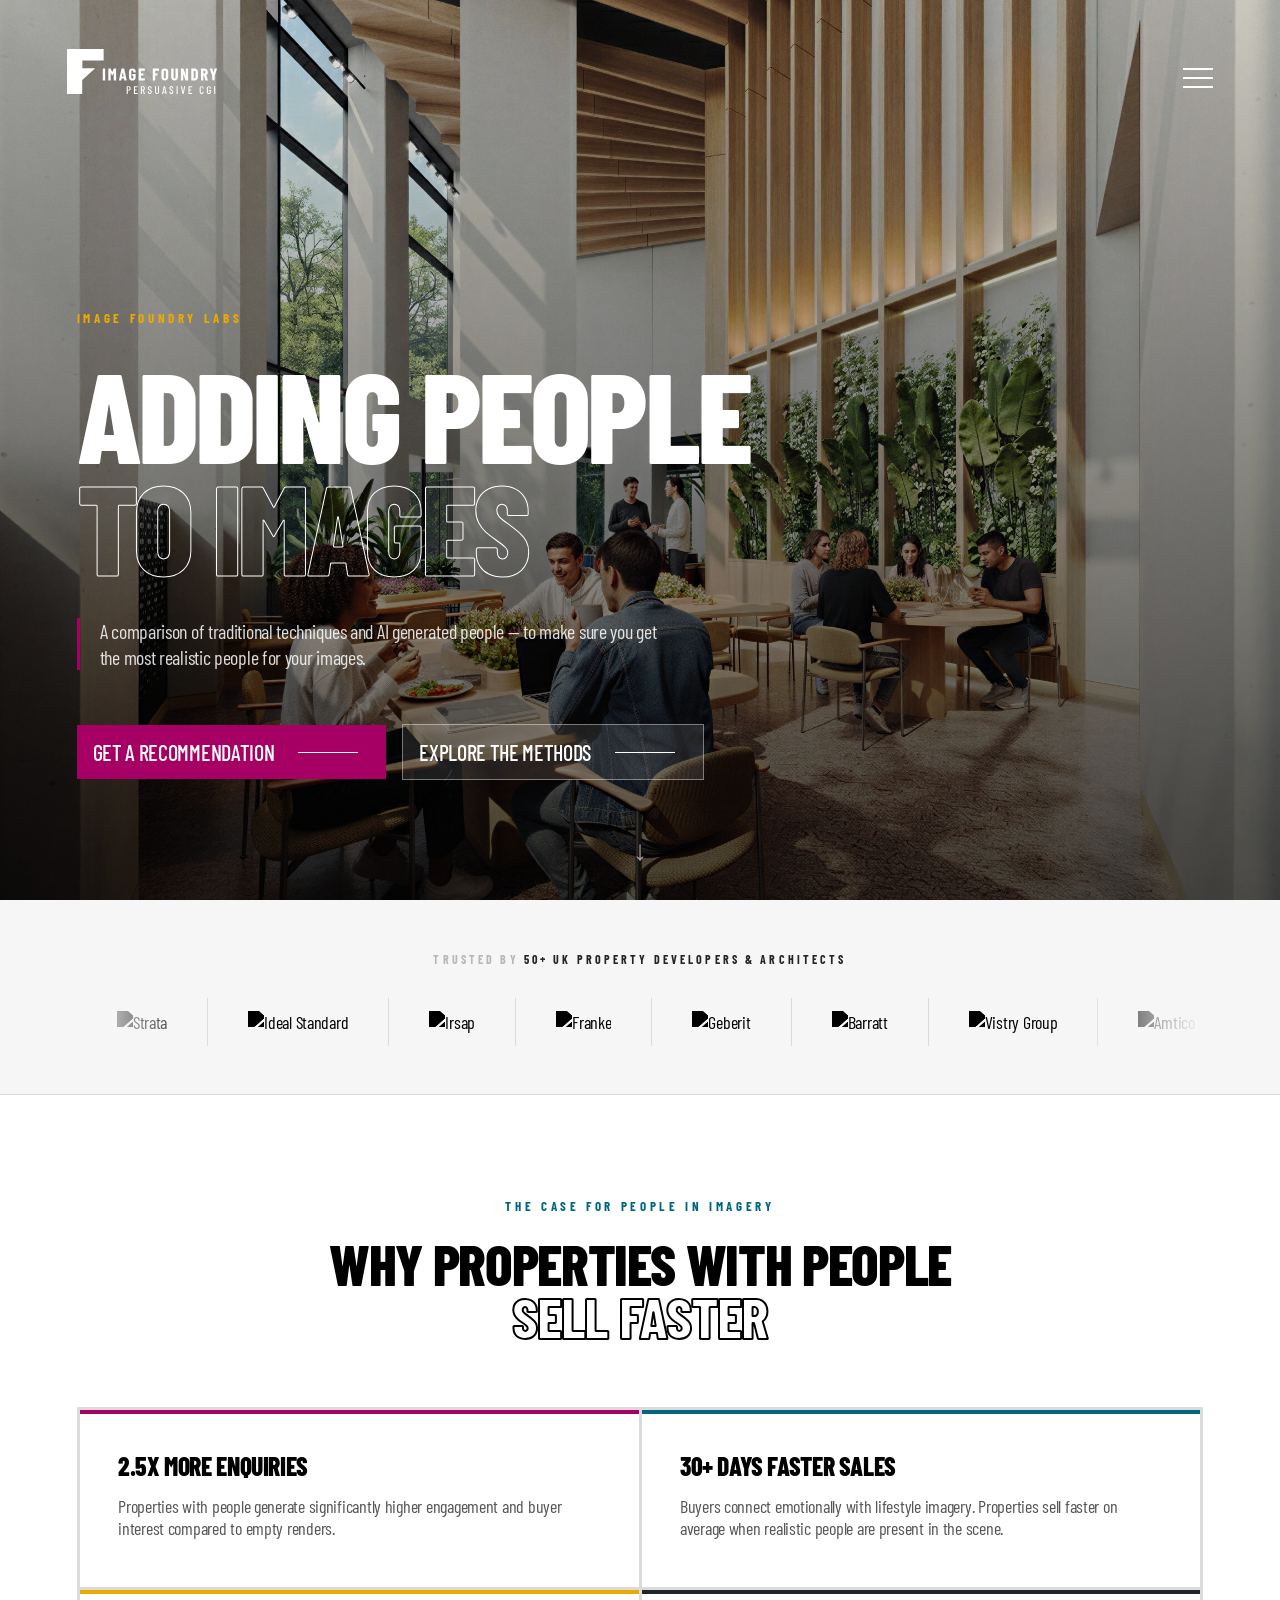
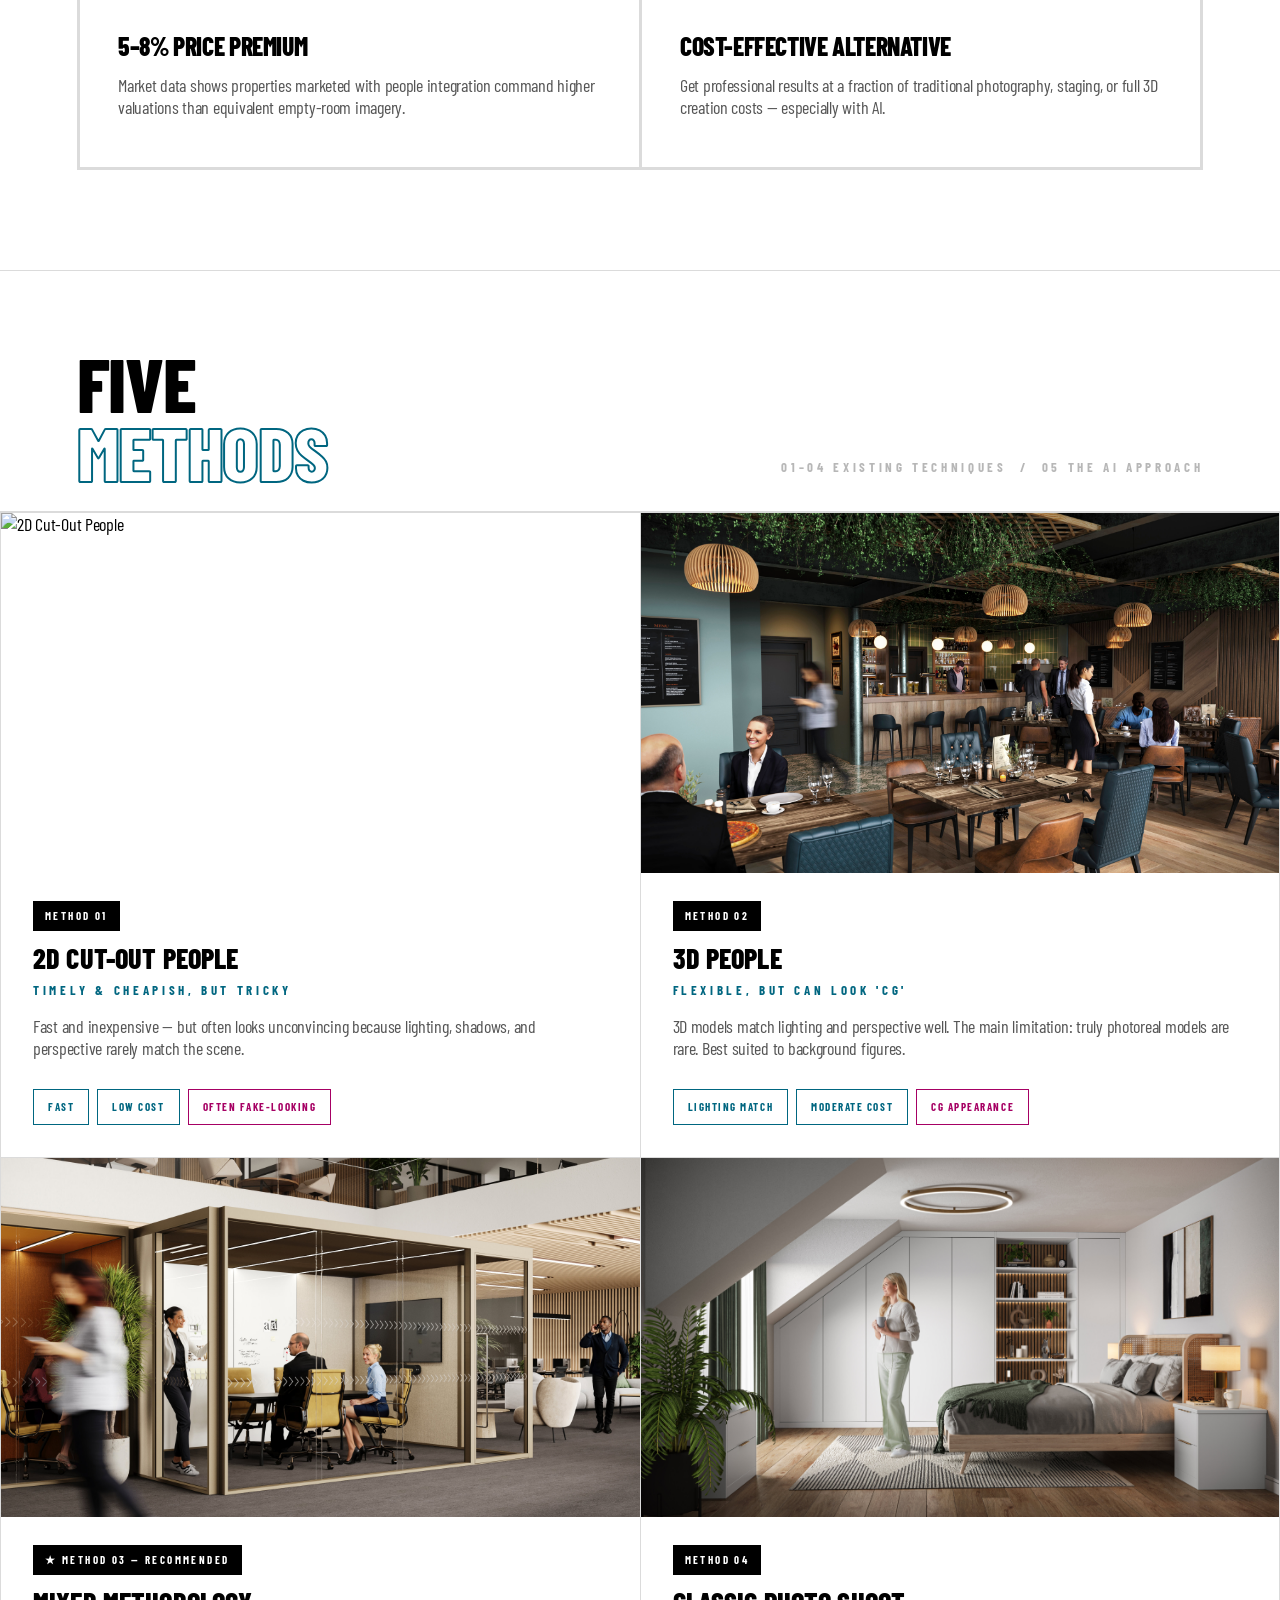
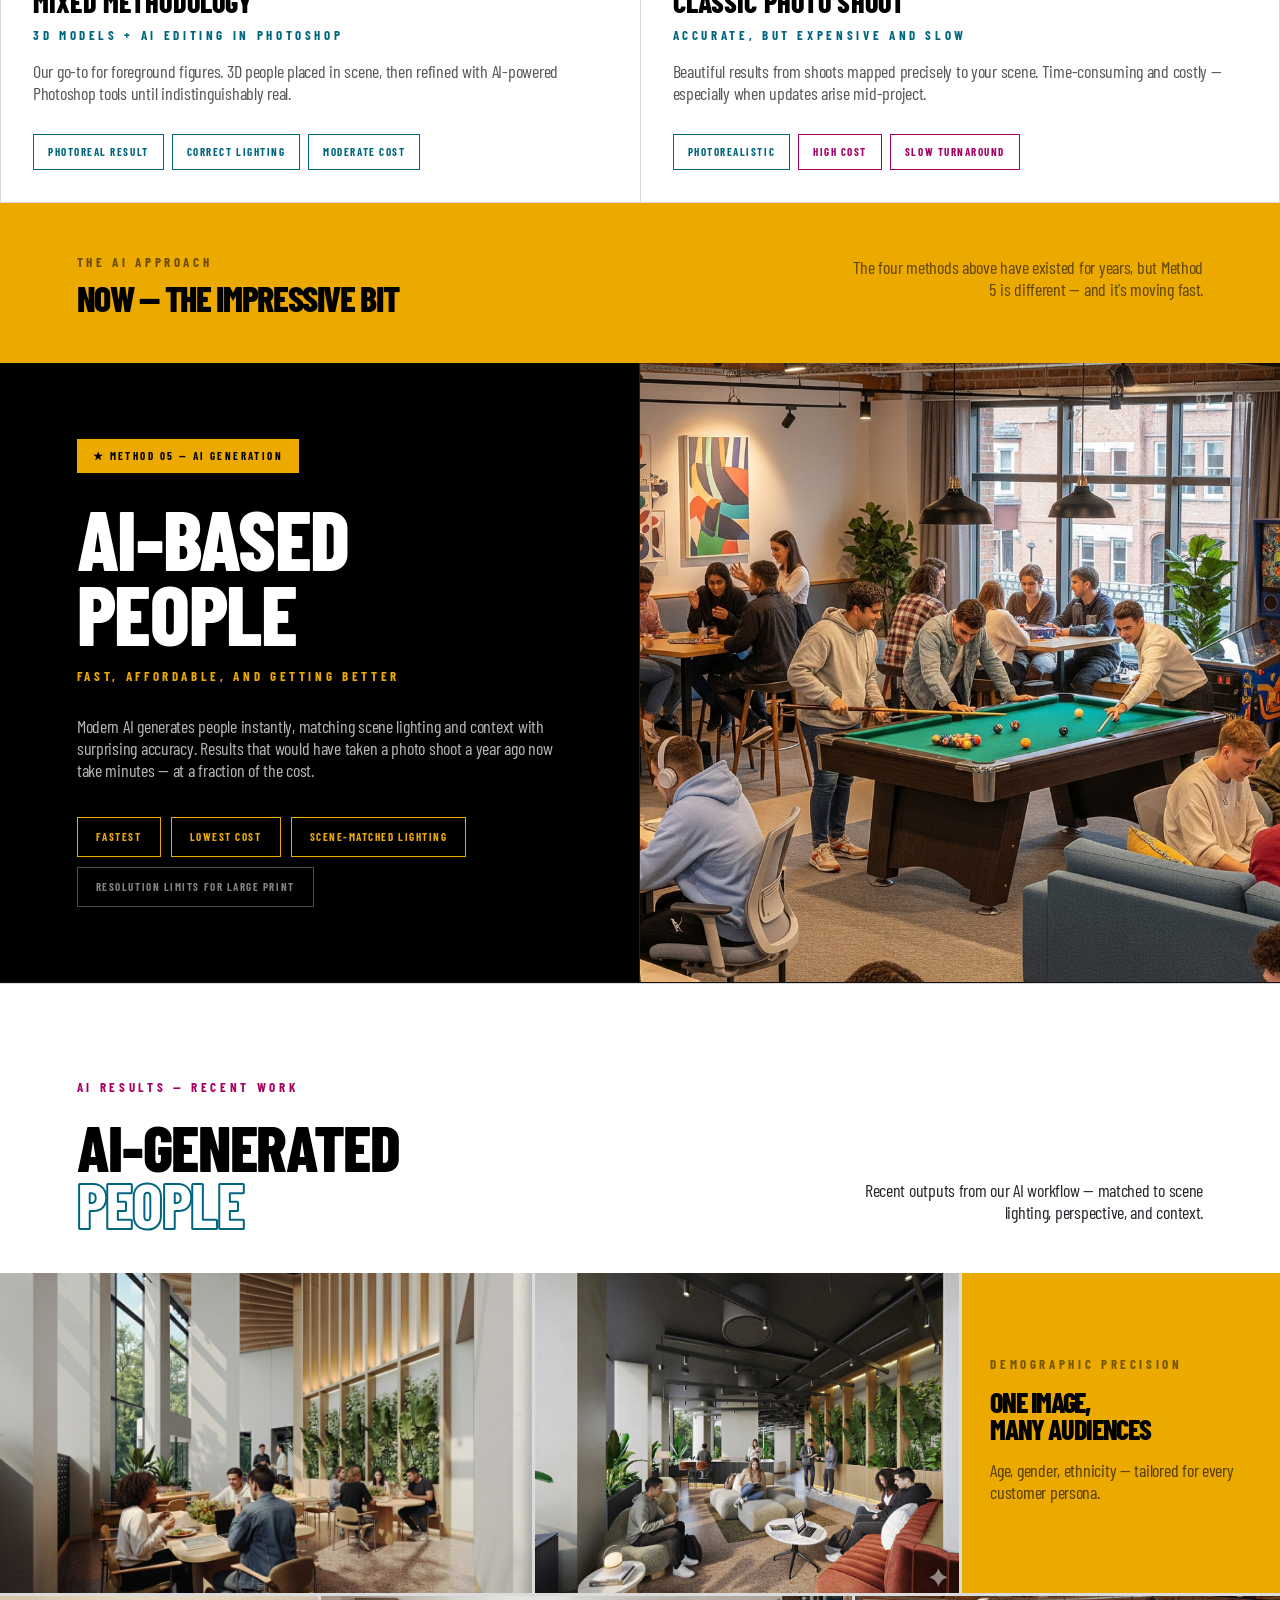
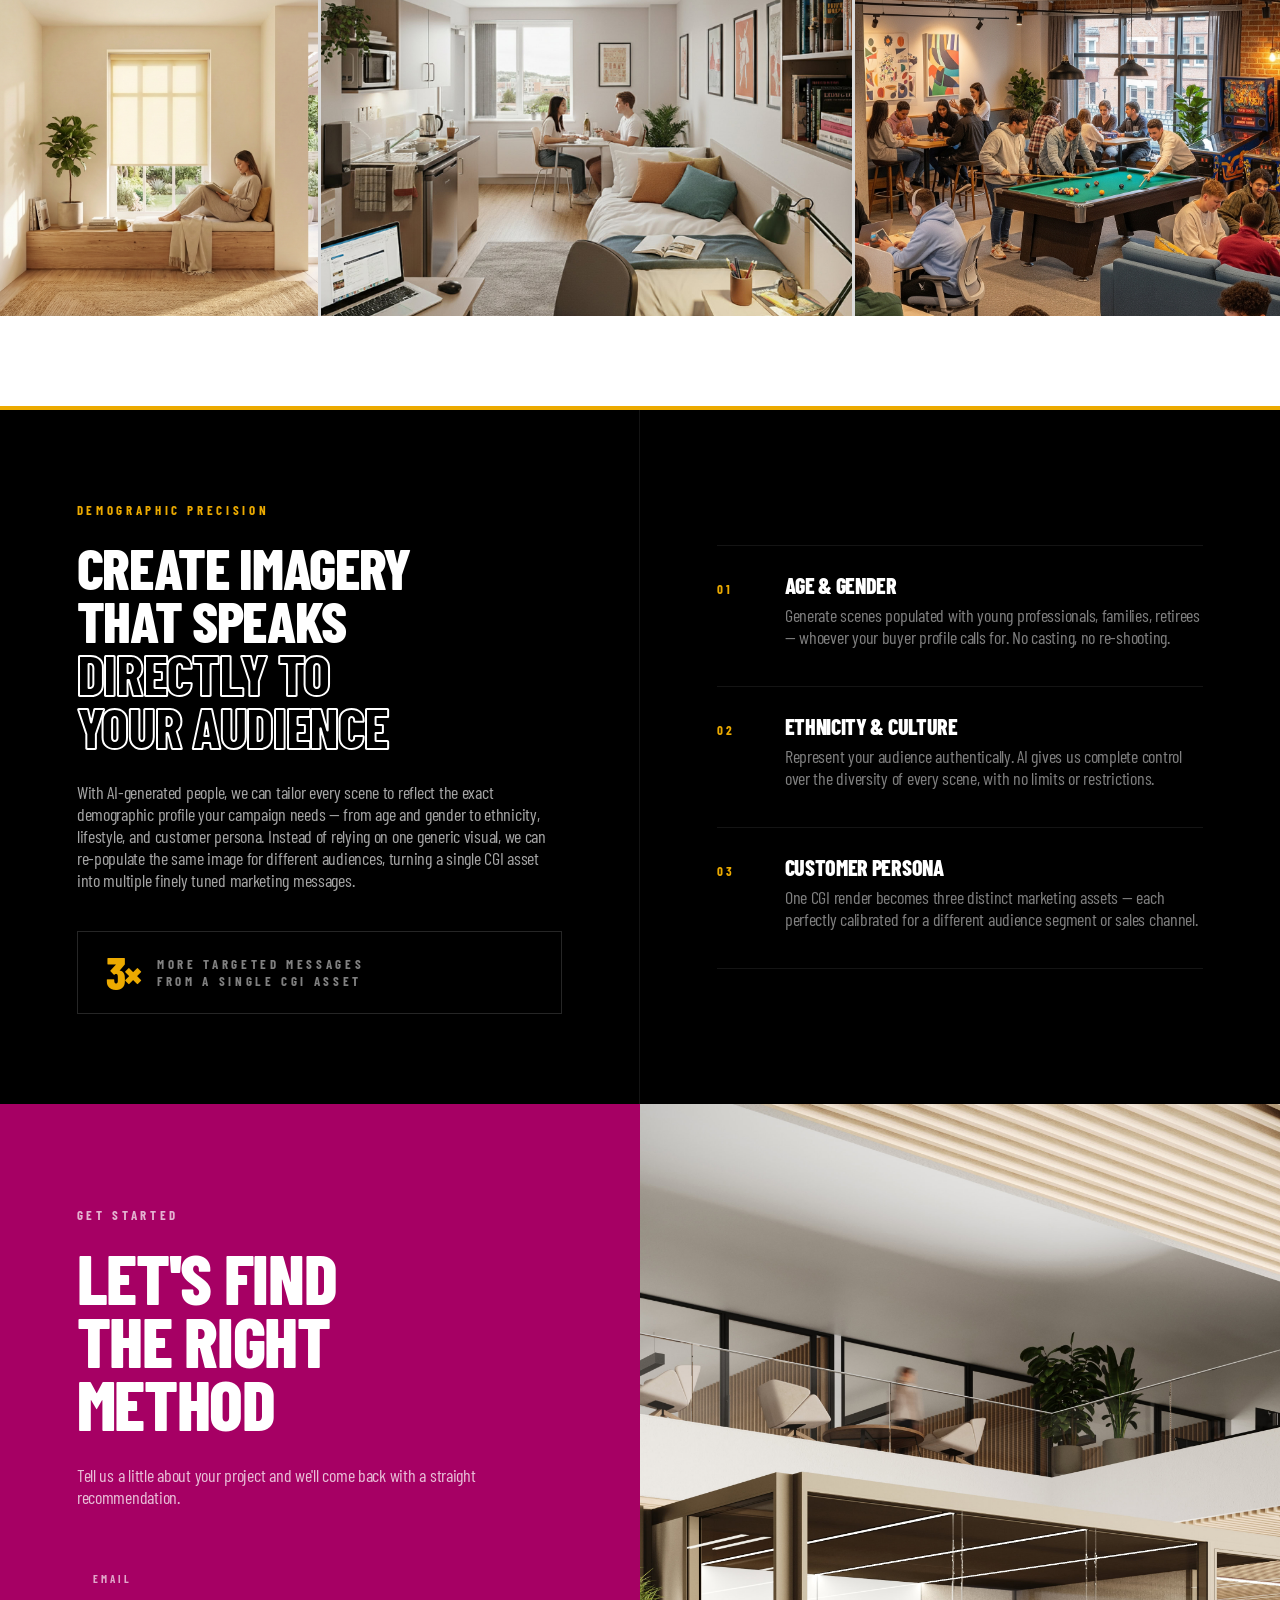
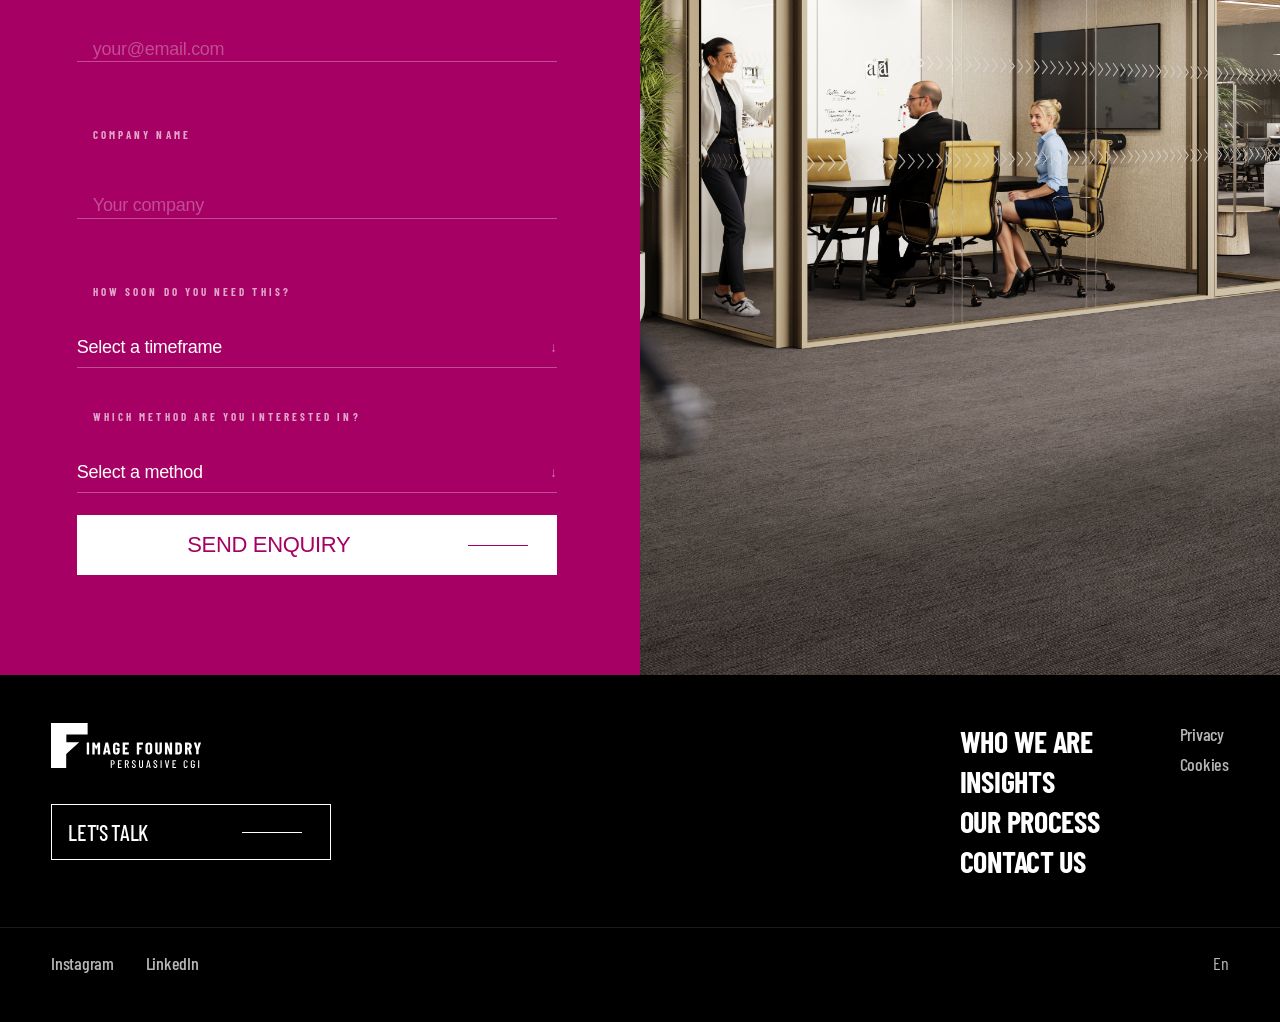
==== commit 48f2f1de: "Adding People To imagery" ====
--- a/adding-people-to-imagery/index.html
+++ b/adding-people-to-imagery/index.html
@@ -71,7 +71,7 @@
         Adding People<br>
         <span class="outline-white">to Images</span>
       </h1>
-      <p class="hero-sub">A straight-talking guide to every technique — from quick cut-outs to full AI generation — so you brief your studio with confidence.</p>
+      <p class="hero-sub">A comparison of traditional techniques and AI generated people — to make sure you get the most realistic people for your images. </p>
       <div class="hero-cta">
         <a class="hero-btn-primary" href="#contact">Get a Recommendation</a>
         <a class="hero-btn-outline" href="#intro">Explore the Methods</a>
@@ -178,8 +178,8 @@
         <p class="method-card-desc">3D models match lighting and perspective well. The main limitation: truly photoreal models are rare. Best suited to background figures.</p>
         <div class="method-card-pills">
           <span class="pill pos">Lighting Match</span>
-          <span class="pill mid">Moderate Cost</span>
-          <span class="pill mid">CG Appearance</span>
+          <span class="pill pos">Moderate Cost</span>
+          <span class="pill neg">CG Appearance</span>
         </div>
       </div>
     </div>
@@ -197,7 +197,7 @@
         <div class="method-card-pills">
           <span class="pill pos">Photoreal Result</span>
           <span class="pill pos">Correct Lighting</span>
-          <span class="pill mid">Moderate Cost</span>
+          <span class="pill pos">Moderate Cost</span>
         </div>
       </div>
     </div>
@@ -228,7 +228,7 @@
       <span class="method-ai-intro-eyebrow">The AI Approach</span>
       <div class="method-ai-intro-text">Now — the impressive bit</div>
     </div>
-    <p class="method-ai-intro-desc">The four methods above have existed for years. Method 05 is different — and it's moving fast.</p>
+    <p class="method-ai-intro-desc">The four methods above have existed for years, but Method 5 is different — and it's moving fast.</p>
   </div>
 
   <!-- METHOD 05 — AI FEATURED -->
@@ -270,59 +270,13 @@
           <p class="gi-yellow-body">Age, gender, ethnicity — tailored for every customer persona.</p>
         </div>
       </div>
-      <div class="gi wow"><img src="images/AI People - Apartment.jpg" alt="AI People 4" loading="lazy" /><div class="gi-tag">AI Generation — 04</div></div>
-      <div class="gi wow"><img src="images/AI People - Cafe.png" alt="AI People 5" loading="lazy" /><div class="gi-tag">AI Generation — 05</div></div>
+      <div class="gi wow"><img src="images/AI product shot.png" alt="AI Product Shot" loading="lazy" /><div class="gi-tag">AI Generation — 04</div></div>
+      <div class="gi wow"><img src="images/AI People - Apartment.jpg" alt="AI People 4" loading="lazy" /><div class="gi-tag">AI Generation — 05</div></div>
       <div class="gi wow"><img src="images/AI-Based People.png" alt="AI People 6" loading="lazy" /><div class="gi-tag">AI Generation — 06</div></div>
     </div>
   </section>
 
-  <!-- Show what the space is for -->
-  <div class="article white">
-    <div class="col">
-      <div class="text-block">
-        <div class="text-block-left">
-          <h2 class="section-h2"><span class="hollow-text">Show what<br>the space is for,</span><br><span class="pink-word">not just what<br>it looks like.</span></h2>
-        </div>
-        <div class="text-block-right">
-          <div class="prose">
-            <p>A rendered room tells you what a space looks like. People in motion tell you what it's <em>for</em>.</p>
-            <p>A lobby reads as arrivals. A kitchen reads as morning. A lounge reads as conversation. The brief lands in seconds — not after a paragraph of description.</p>
-            <div class="pull">
-              <p>That kind of storytelling wasn't viable at speed before. Now it is.</p>
-            </div>
-          </div>
-        </div>
-      </div>
-    </div>
-  </div>
-
-  <!-- Before/after comparison pair -->
-  <div class="pair">
-    <div class="pair-cell">
-      <img src="../bringing-people-to-life/images/AYFCS014-Octagon_INT_Bar-Lounge-1_txtx-1024x5761.jpg"
-           alt="AI people in CGI bar lounge — Octagon" />
-      <div class="pair-cap">Bar Lounge CGI</div>
-    </div>
-    <div class="pair-cell">
-      <img src="../bringing-people-to-life/images/Gemini_Generated_Image_p69ubtp69ubtp69u_txt-1024x576.png"
-           alt="AI-generated people showing purpose in CGI space" />
-      <div class="pair-cap">Bar Lounge CGI coming alive</div>
-    </div>
-  </div>
-
-  <!-- Residents lounge before/after pair -->
-  <div class="pair">
-    <div class="pair-cell">
-      <img src="../bringing-people-to-life/images/AYFCS022-Fairfax-Amenity-CGIs_INT_Residents-Lounge_CAM-2_txt-1024x576.jpg"
-           alt="CGI residents lounge — Fairfax Amenity" />
-      <div class="pair-cap">Residents lounge — Fairfax Amenity</div>
-    </div>
-    <div class="pair-cell">
-      <img src="../bringing-people-to-life/images/Gemini_Generated_Image_np6gyunp6gyunp6g_txt.png"
-           alt="AI people — different demographic cut" />
-      <div class="pair-cap">SAME BASE IMAGE - DEMOGRAPHICALLY POPULATED</div>
-    </div>
-  </div>
+  <!-- Archived section moved to archived-section.html -->
 
   <!-- DEMOGRAPHIC PRECISION -->
   <section class="section-demographic">
@@ -360,54 +314,7 @@
     </div>
   </section>
 
-  <!-- TAKEAWAYS -->
-  <section class="section-takeaways">
-    <div class="takeaways-hdr wow">
-      <span class="section-eyebrow">What this means for you</span>
-      <h2 class="section-h2">Four Things<br><span class="outline-blue">Worth Knowing</span></h2>
-    </div>
-    <div class="takeaways-grid">
-      <div class="takeaway-card wow">
-        <svg class="ta-icon" viewBox="0 0 48 48" fill="none" stroke="currentColor" stroke-width="2" stroke-linecap="round" stroke-linejoin="round">
-          <circle cx="18" cy="16" r="6"/><circle cx="32" cy="20" r="5"/><circle cx="10" cy="22" r="4"/>
-          <path d="M2 40c0-6 7-10 16-10s16 4 16 10"/><path d="M34 32c4 0 10 2 12 8"/><path d="M6 34c-3 1-5 3-4 6"/>
-        </svg>
-        <span class="ta-num">BG</span>
-        <h3 class="ta-title">Background Figures</h3>
-        <p class="ta-body">For <strong>lifestyle background figures</strong> — AI, 3D, and the mixed method all deliver outstanding results quickly and affordably.</p>
-      </div>
-      <div class="takeaway-card wow">
-        <svg class="ta-icon" viewBox="0 0 48 48" fill="none" stroke="currentColor" stroke-width="2" stroke-linecap="round" stroke-linejoin="round">
-          <circle cx="24" cy="14" r="8"/>
-          <path d="M8 44c0-8 7-14 16-14s16 6 16 14"/>
-          <path d="M32 20l6 4-6 4"/>
-        </svg>
-        <span class="ta-num">FG</span>
-        <h3 class="ta-title">Foreground Focus</h3>
-        <p class="ta-body">For <strong>central or hero figures</strong> — the hybrid 3D+AI approach is a genuine game-changer, producing believable people that hold up at any scale.</p>
-      </div>
-      <div class="takeaway-card wow">
-        <svg class="ta-icon" viewBox="0 0 48 48" fill="none" stroke="currentColor" stroke-width="2" stroke-linecap="round" stroke-linejoin="round">
-          <circle cx="24" cy="24" r="18"/>
-          <path d="M24 12v12l8 4"/>
-          <path d="M6 24h4M38 24h4M24 6v4M24 38v4"/>
-        </svg>
-        <span class="ta-num">VOL</span>
-        <h3 class="ta-title">Volume & Speed</h3>
-        <p class="ta-body">For <strong>high-volume content</strong> — AI workflows make previously slow, expensive processes practical for everyday production.</p>
-      </div>
-      <div class="takeaway-card wow">
-        <svg class="ta-icon" viewBox="0 0 48 48" fill="none" stroke="currentColor" stroke-width="2" stroke-linecap="round" stroke-linejoin="round">
-          <rect x="6" y="8" width="36" height="28" rx="2"/>
-          <path d="M16 36v6M32 36v6M10 42h28"/>
-          <path d="M14 20h20M14 26h14"/>
-        </svg>
-        <span class="ta-num">RES</span>
-        <h3 class="ta-title">Large Format Print</h3>
-        <p class="ta-body">For <strong>A4+ print applications</strong> — AI-only may fall short on resolution. Photography or the hybrid method remain the safest choices.</p>
-      </div>
-    </div>
-  </section>
+  <!-- Takeaways section moved to archived-section.html -->
 
   <!-- CONTACT FORM / CTA -->
   <section class="section-cta" id="contact">
--- a/assets/adding-people-to-imagery.css
+++ b/assets/adding-people-to-imagery.css
@@ -136,9 +136,9 @@
 .method-card-image img { width: 100%; height: 100%; object-fit: cover; display: block; transition: transform 0.7s ease; }
 .method-card:hover .method-card-image img { transform: scale(1.04); }
 .method-card-body { padding: 28px 32px 32px; flex: 1; display: flex; flex-direction: column; }
-.method-card-tag { display: inline-block; margin-bottom: 14px; width: fit-content; font-size: 11px; font-weight: 700; letter-spacing: 0.22em; text-transform: uppercase; color: #fff; background: var(--blue); padding: 4px 12px; }
-.method-card-tag.dark { background: var(--near-black); }
-.method-card-tag.rec { background: transparent; color: var(--blue); border: 1.5px solid var(--blue); }
+.method-card-tag { display: inline-block; margin-bottom: 14px; width: fit-content; font-size: 11px; font-weight: 700; letter-spacing: 0.22em; text-transform: uppercase; color: #fff; background: #000; padding: 4px 12px; }
+.method-card-tag.dark { background: #000; }
+.method-card-tag.rec { background: #000; color: #fff; border: none; }
 .method-card-title { font-size: clamp(24px, 2.2vw, 34px); font-weight: 800; letter-spacing: 0.005em; text-transform: uppercase; line-height: 0.95; color: #000; margin-bottom: 8px; }
 .method-card-subtitle { font-size: 13px; font-weight: 700; letter-spacing: .28em; text-transform: uppercase; color: var(--blue); margin-bottom: 14px; }
 .method-card-desc { font-size: 18px; font-weight: 400; line-height: 22px; letter-spacing: -0.015em; color: #555; flex: 1; }
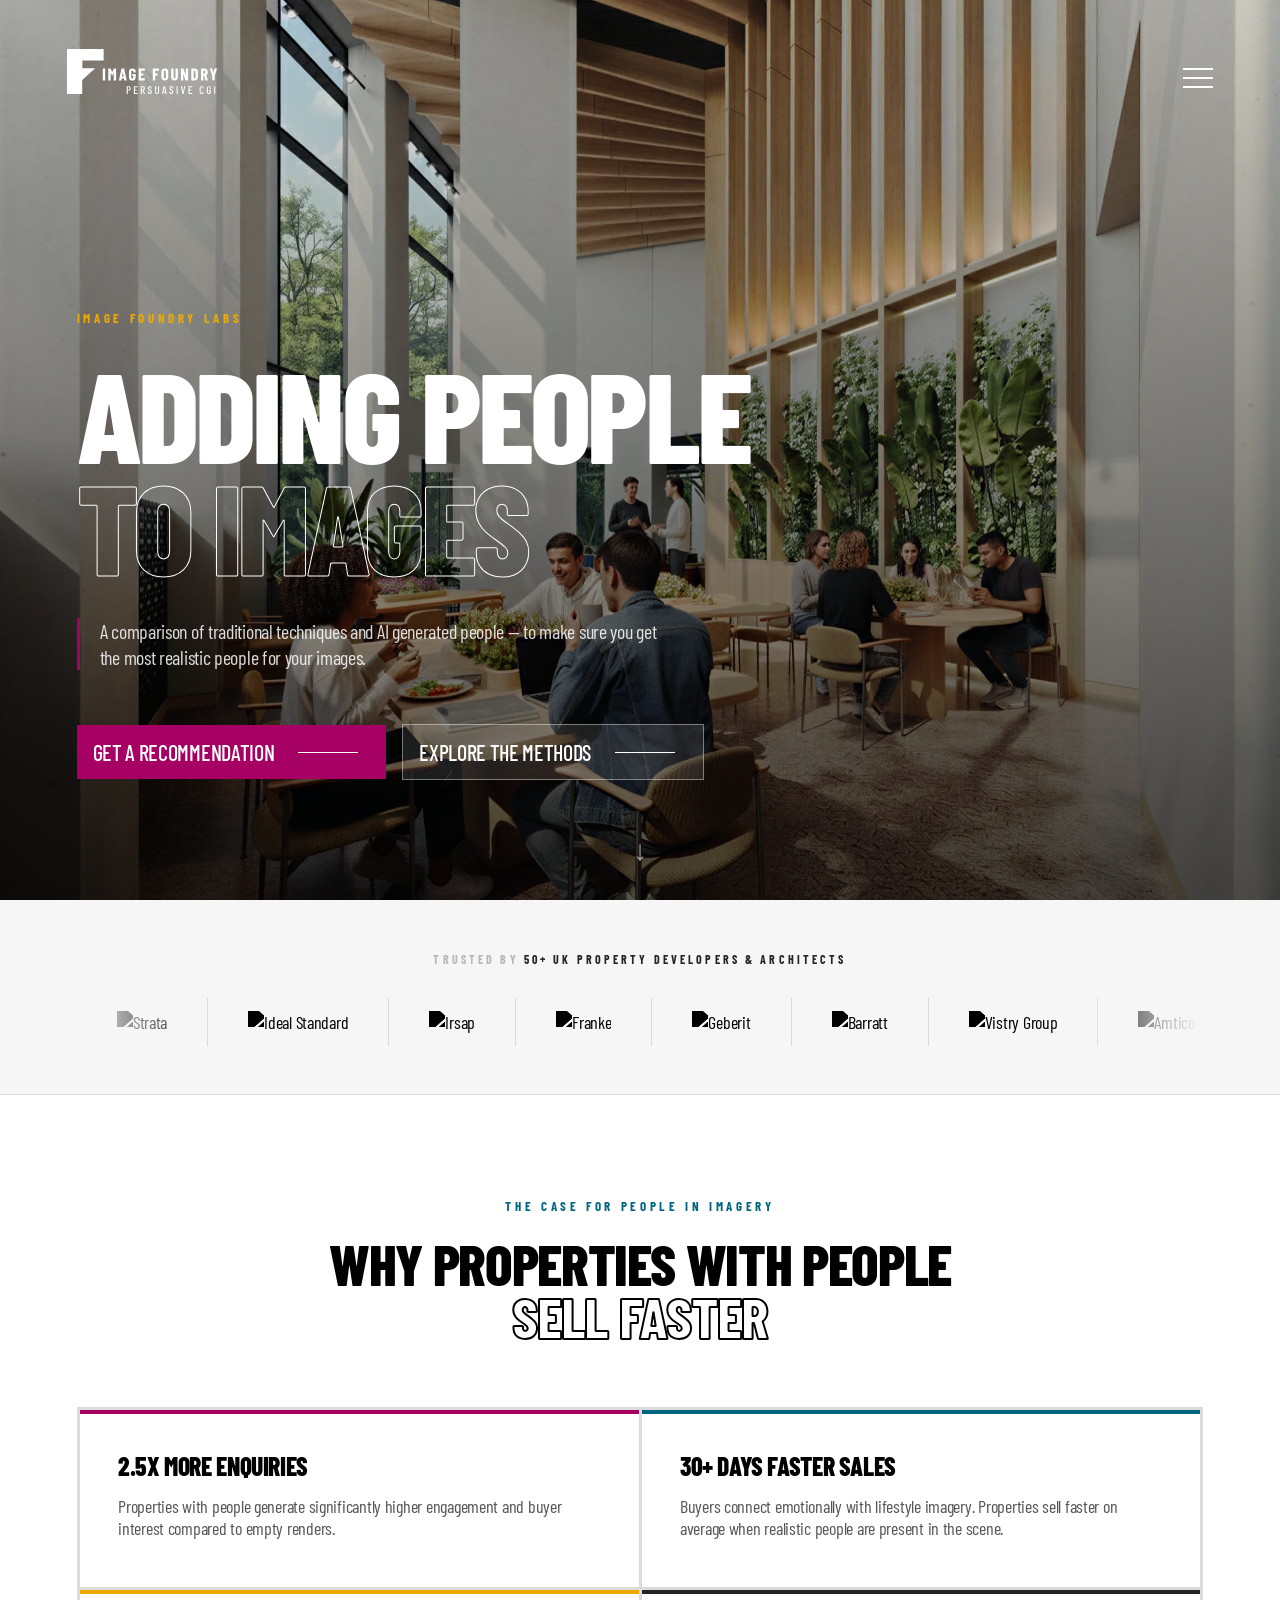
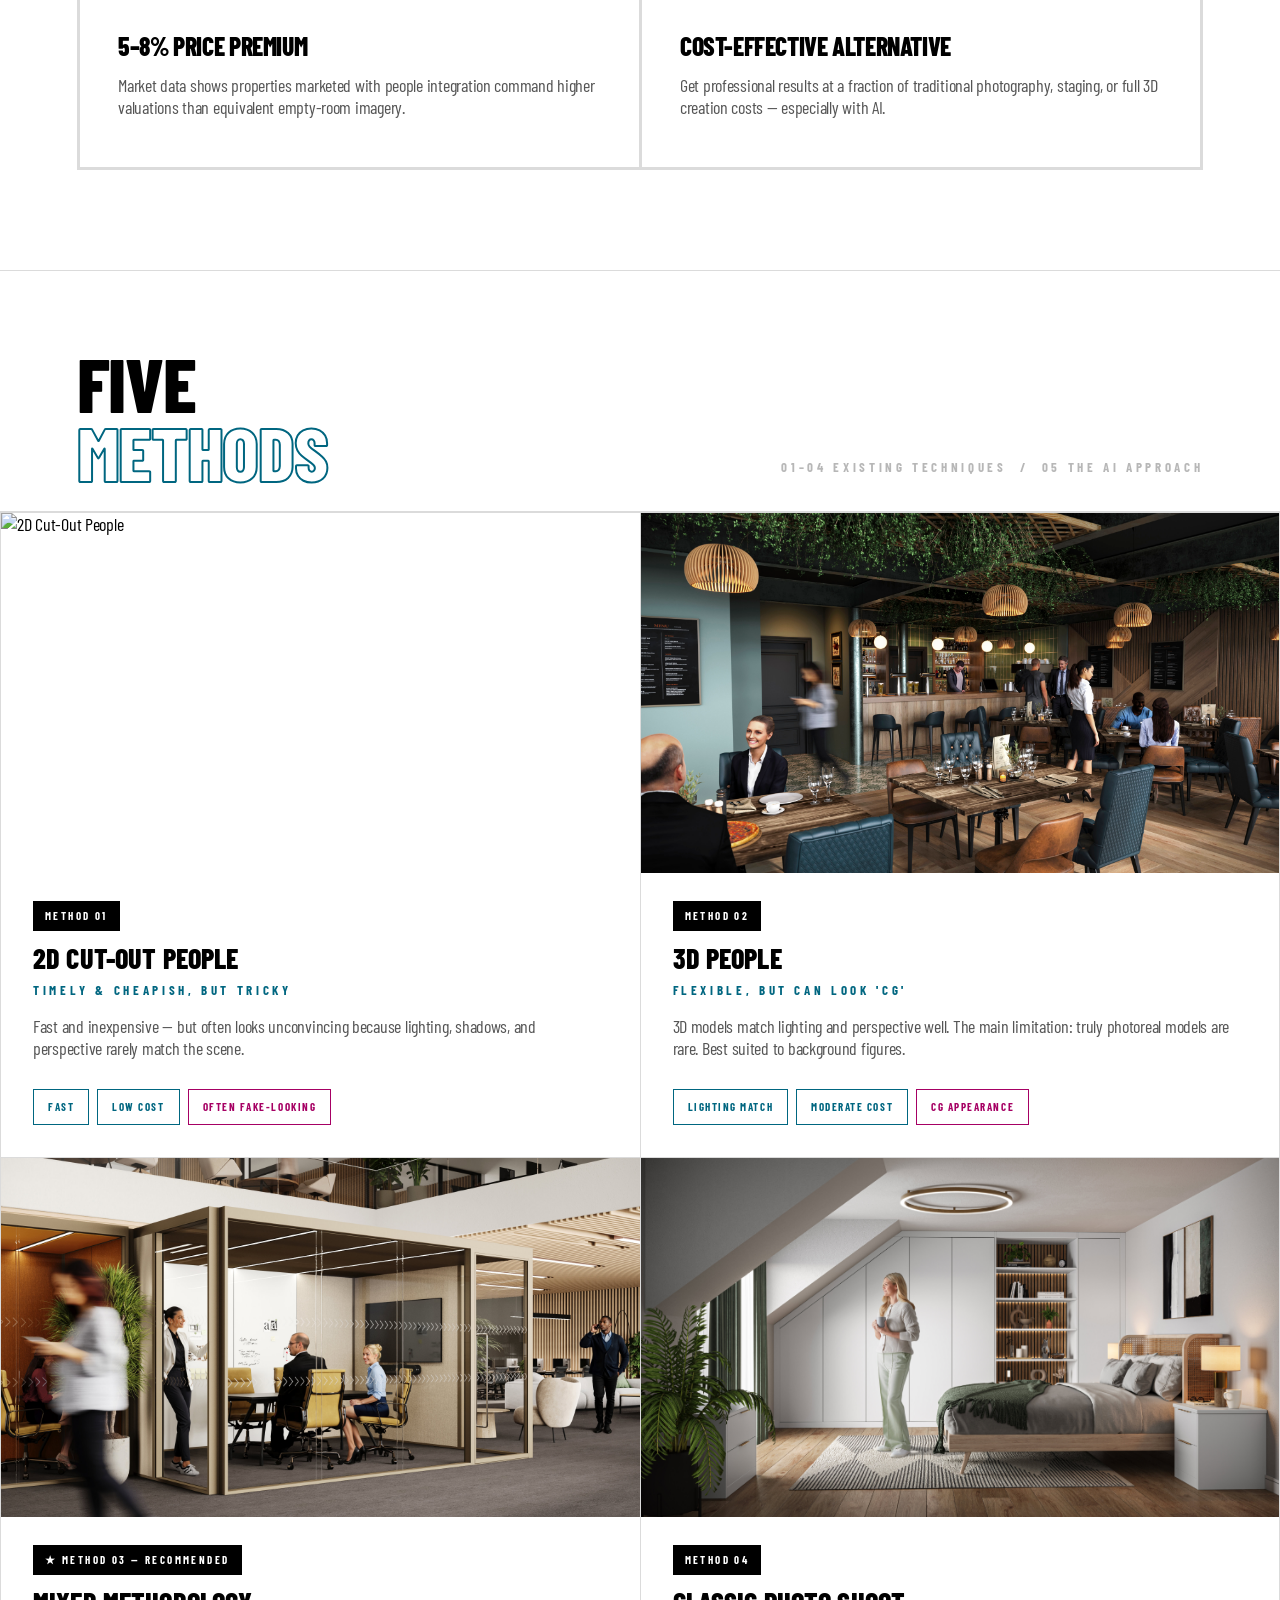
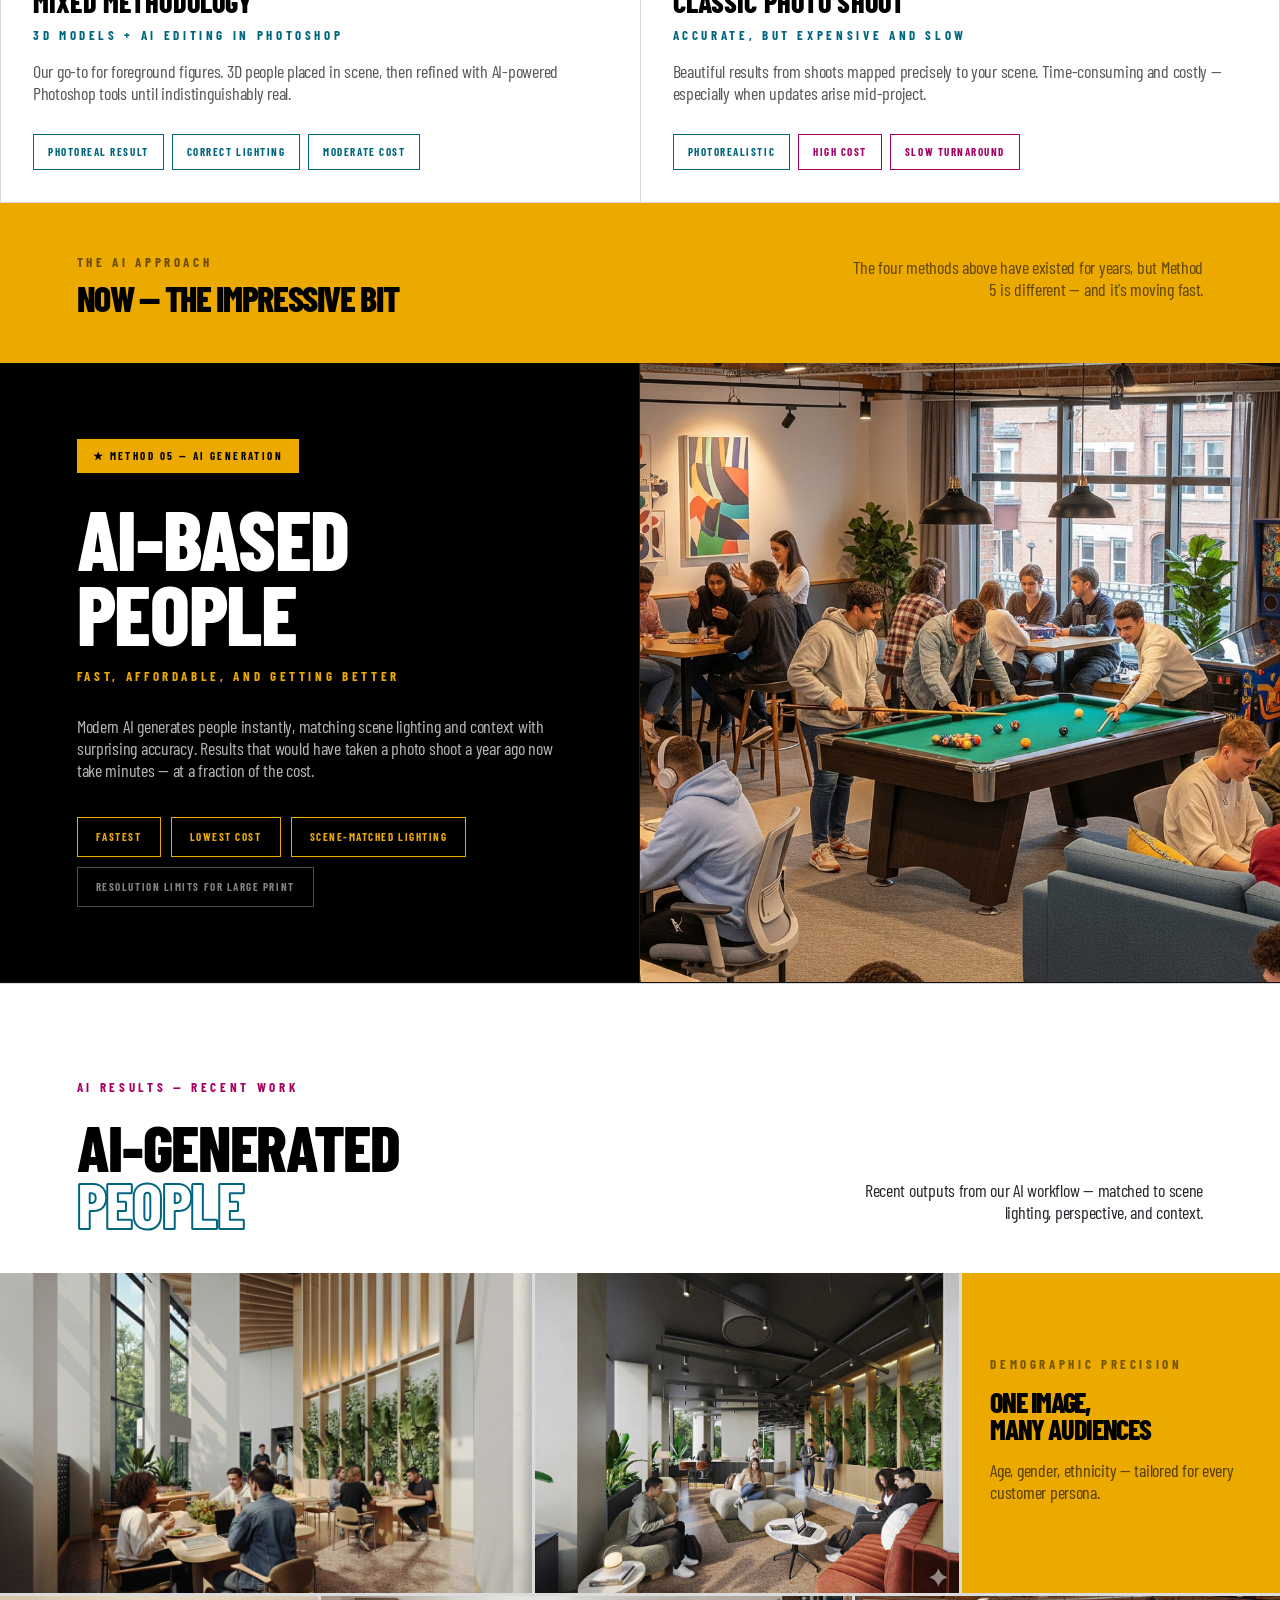
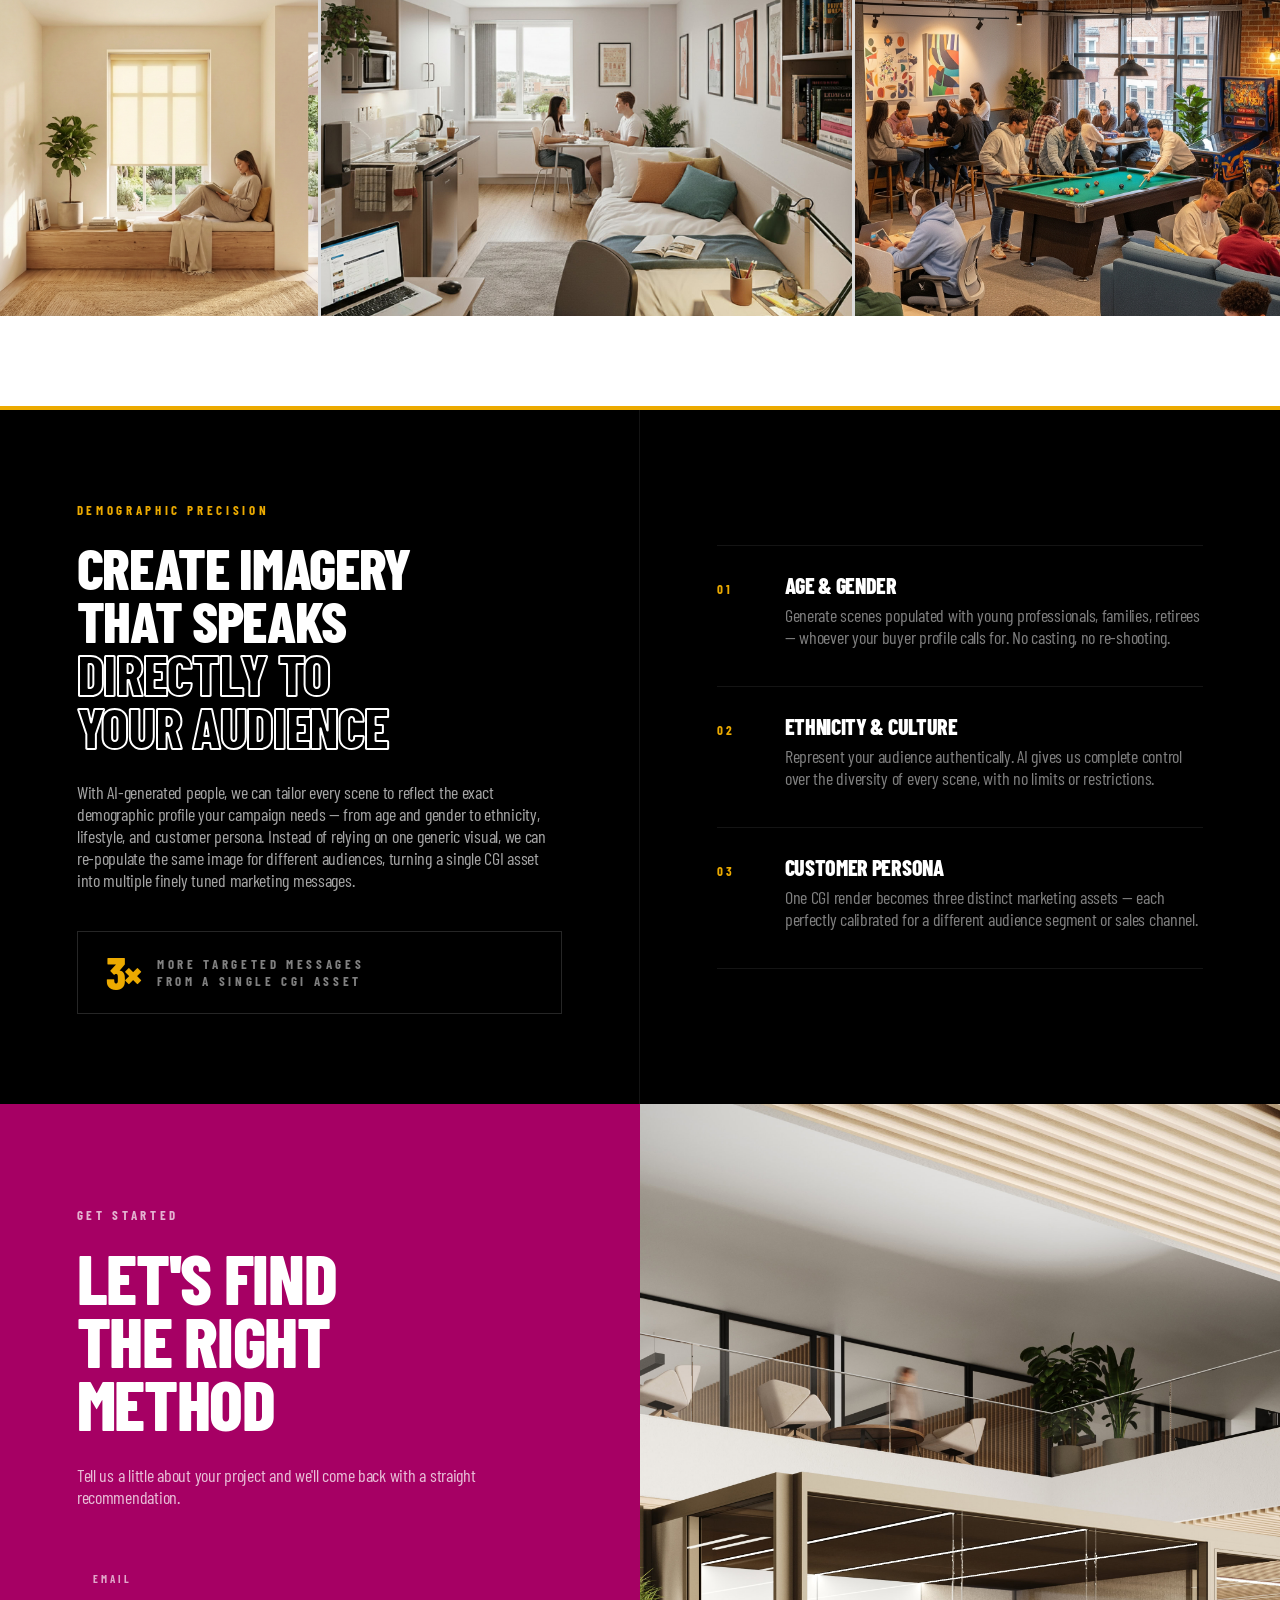
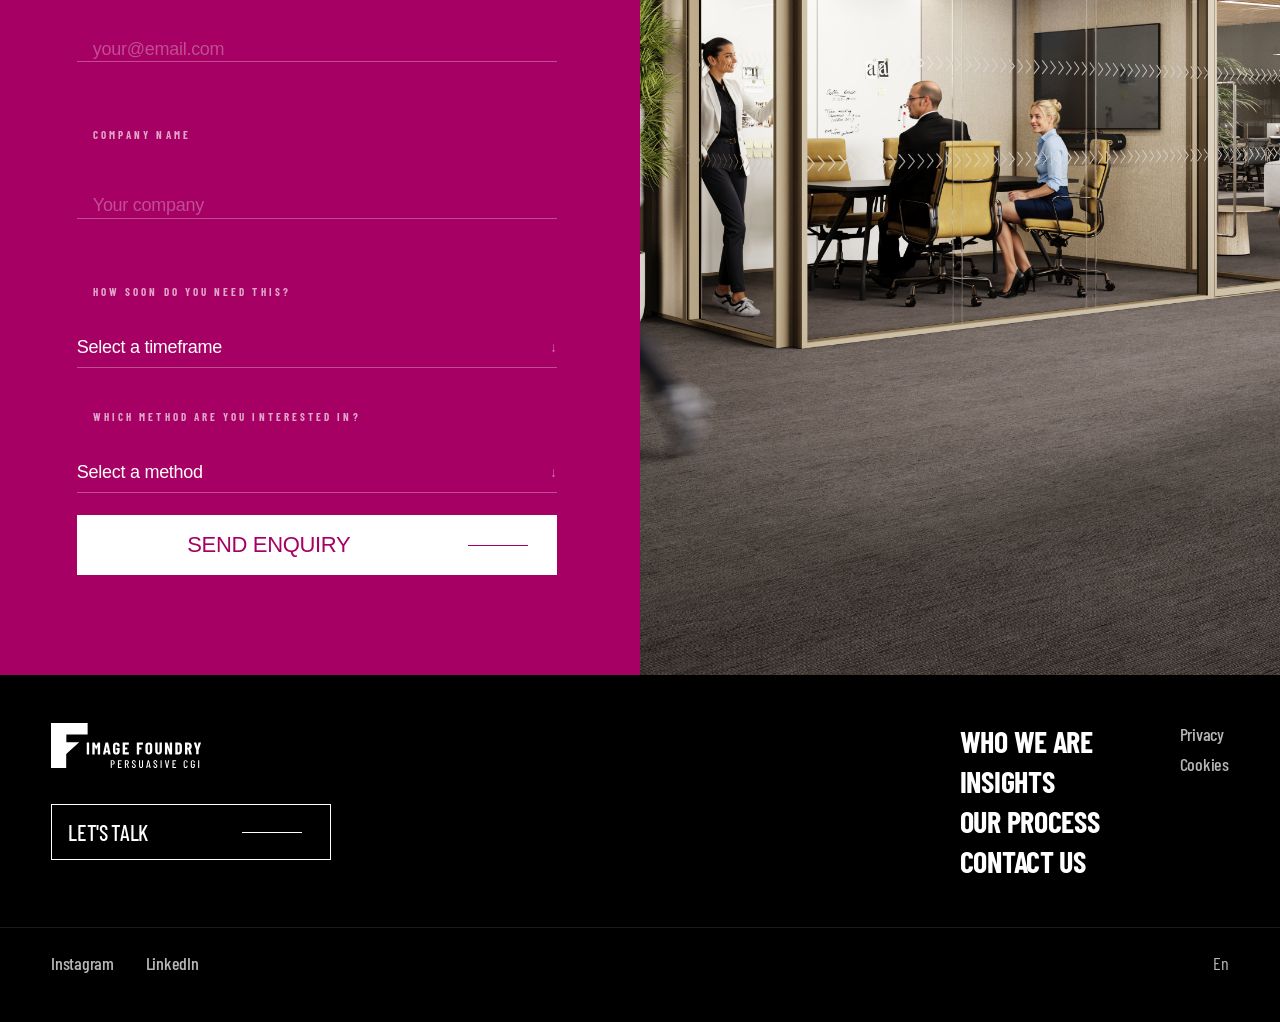
==== commit f6084bb5: "Final optimization" ====
--- a/adding-people-to-imagery/index.html
+++ b/adding-people-to-imagery/index.html
@@ -7,17 +7,13 @@
   <link rel="preconnect" href="https://fonts.googleapis.com" />
   <link rel="preconnect" href="https://fonts.gstatic.com" crossorigin />
   <link rel="preconnect" href="https://www.imagefoundry.co.uk" crossorigin />
-  <link rel="preload" as="image" href="https://www.imagefoundry.co.uk/lp/images/industry/interiors-living-room.jpeg" />
-  <link rel="preload" as="image" href="https://www.imagefoundry.co.uk/lp/images/industry/bathroom-basin.jpg" />
-  <link rel="preload" as="image" href="https://www.imagefoundry.co.uk/lp/images/industry/product-shot.png" />
-  <link rel="preload" as="image" href="https://www.imagefoundry.co.uk/lp/images/industry/kitchen-interior.jpg" />
-  <link rel="preload" as="image" href="https://www.imagefoundry.co.uk/lp/images/industry/bedroom-interior.jpeg" />
-  <link rel="preload" as="image" href="https://www.imagefoundry.co.uk/lp/images/industry/property-exterior.jpeg" />
+  <link rel="preload" as="image" href="images/AI People - Cafe.webp" fetchpriority="high" />
   <!-- Google Fonts — Barlow Condensed -->
   <link href="https://fonts.googleapis.com/css2?family=Barlow+Condensed:ital,wght@0,300;0,400;0,500;0,600;0,700;0,800;1,400&display=swap" rel="stylesheet">
   <link href="../assets/if.css" rel="stylesheet">
   <link href="../assets/bringing-people-to-life.css" rel="stylesheet">
   <link href="../assets/adding-people-to-imagery.css" rel="stylesheet">
+  <script src="https://cdn.jsdelivr.net/npm/@emailjs/browser@4/dist/email.min.js"></script>
 </head>
 <body>
 
@@ -64,7 +60,7 @@
 
   <!-- HERO -->
   <section class="hero">
-    <div class="hero-bg" style="background-image: linear-gradient(to bottom, rgba(0,0,0,0.1) 0%, rgba(0,0,0,0.65) 100%), url('images/AI People - Cafe.png')"></div>
+    <div class="hero-bg" style="background-image: linear-gradient(to bottom, rgba(0,0,0,0.1) 0%, rgba(0,0,0,0.65) 100%), url('images/AI People - Cafe.webp')"></div>
     <div class="hero-content">
       <span class="hero-eyebrow">Image Foundry Labs</span>
       <h1 class="hero-h1">
@@ -151,7 +147,7 @@
     <!-- METHOD 01 -->
     <div class="method-card wow">
       <div class="method-card-image">
-        <img src="images/2D Cut-Out People.jpg" alt="2D Cut-Out People" loading="lazy" />
+        <picture><source srcset="images/2D Cut-Out People.webp" type="image/webp"><img src="images/2D Cut-Out People.jpg" alt="2D Cut-Out People" loading="lazy" /></picture>
       </div>
       <div class="method-card-body">
         <span class="method-card-tag dark">Method 01</span>
@@ -169,7 +165,7 @@
     <!-- METHOD 02 -->
     <div class="method-card wow">
       <div class="method-card-image">
-        <img src="images/3D People.jpg" alt="3D People" loading="lazy" />
+        <picture><source srcset="images/3D People.webp" type="image/webp"><img src="images/3D People.jpg" alt="3D People" loading="lazy" /></picture>
       </div>
       <div class="method-card-body">
         <span class="method-card-tag">Method 02</span>
@@ -187,7 +183,7 @@
     <!-- METHOD 03 -->
     <div class="method-card wow">
       <div class="method-card-image">
-        <img src="images/Mixed Methodology.jpg" alt="Mixed Methodology" loading="lazy" />
+        <picture><source srcset="images/Mixed Methodology.webp" type="image/webp"><img src="images/Mixed Methodology.jpg" alt="Mixed Methodology" loading="lazy" /></picture>
       </div>
       <div class="method-card-body">
         <span class="method-card-tag rec">★ Method 03 — Recommended</span>
@@ -205,7 +201,7 @@
     <!-- METHOD 04 -->
     <div class="method-card wow">
       <div class="method-card-image">
-        <img src="images/Classic Photo Shoot.jpg" alt="Classic Photo Shoot" loading="lazy" />
+        <picture><source srcset="images/Classic Photo Shoot.webp" type="image/webp"><img src="images/Classic Photo Shoot.jpg" alt="Classic Photo Shoot" loading="lazy" /></picture>
       </div>
       <div class="method-card-body">
         <span class="method-card-tag dark">Method 04</span>
@@ -246,7 +242,7 @@
       </div>
     </div>
     <div class="method-ai-image">
-      <img src="images/AI-Based People.png" alt="AI-Based People" loading="lazy" />
+      <picture><source srcset="images/AI-Based People.webp" type="image/webp"><img src="images/AI-Based People.png" alt="AI-Based People" loading="lazy" /></picture>
       <div class="method-ai-num">05 / 05</div>
     </div>
   </div>
@@ -262,7 +258,7 @@
     </div>
     <div class="gallery-grid">
       <div class="gi wow"><img src="../bringing-people-to-life/images/Gemini_Generated_Image_u0yzseu0yzseu0yz_txt.png" alt="AI People 1" loading="lazy" /><div class="gi-tag">AI Generation — 01</div></div>
-      <div class="gi wow"><img src="images/AI People - Study Lounge.png" alt="AI People 2" loading="lazy" /><div class="gi-tag">AI Generation — 02</div></div>
+      <div class="gi wow"><picture><source srcset="images/AI People - Study Lounge.webp" type="image/webp"><img src="images/AI People - Study Lounge.png" alt="AI People 2" loading="lazy" /></picture><div class="gi-tag">AI Generation — 02</div></div>
       <div class="gi wow gi-yellow">
         <div class="gi-yellow-inner">
           <span class="gi-yellow-eyebrow">Demographic Precision</span>
@@ -270,9 +266,9 @@
           <p class="gi-yellow-body">Age, gender, ethnicity — tailored for every customer persona.</p>
         </div>
       </div>
-      <div class="gi wow"><img src="images/AI product shot.png" alt="AI Product Shot" loading="lazy" /><div class="gi-tag">AI Generation — 04</div></div>
-      <div class="gi wow"><img src="images/AI People - Apartment.jpg" alt="AI People 4" loading="lazy" /><div class="gi-tag">AI Generation — 05</div></div>
-      <div class="gi wow"><img src="images/AI-Based People.png" alt="AI People 6" loading="lazy" /><div class="gi-tag">AI Generation — 06</div></div>
+      <div class="gi wow"><picture><source srcset="images/AI product shot.webp" type="image/webp"><img src="images/AI product shot.png" alt="AI Product Shot" loading="lazy" /></picture><div class="gi-tag">AI Generation — 04</div></div>
+      <div class="gi wow"><picture><source srcset="images/AI People - Apartment.webp" type="image/webp"><img src="images/AI People - Apartment.jpg" alt="AI People 4" loading="lazy" /></picture><div class="gi-tag">AI Generation — 05</div></div>
+      <div class="gi wow"><picture><source srcset="images/AI-Based People.webp" type="image/webp"><img src="images/AI-Based People.png" alt="AI People 6" loading="lazy" /></picture><div class="gi-tag">AI Generation — 06</div></div>
     </div>
   </section>
 
@@ -368,7 +364,7 @@
       </form>
     </div>
     <div class="cta-image">
-      <img src="images/Mixed Methodology.jpg" alt="Mixed Methodology" />
+      <picture><source srcset="images/Mixed Methodology.webp" type="image/webp"><img src="images/Mixed Methodology.jpg" alt="Mixed Methodology" loading="lazy" /></picture>
       <div class="cta-image-overlay"></div>
     </div>
   </section>
@@ -534,7 +530,12 @@
     });
     document.getElementById('navClose').addEventListener('click', closeNav);
 
-    // Contact form
+    // EmailJS
+    const EMAILJS_SERVICE  = "service_nyex4pe";
+    const EMAILJS_TEMPLATE = "template_8hrq2fb";
+    const EMAILJS_KEY      = "59R6alpkOM4DFZCqV";
+    emailjs.init({ publicKey: EMAILJS_KEY });
+
     document.getElementById('contactForm').addEventListener('submit', function(e) {
       e.preventDefault();
       const form = this;
@@ -542,17 +543,12 @@
       btn.textContent = 'Sending…';
       btn.disabled = true;
 
-      const body = new URLSearchParams({
+      emailjs.send(EMAILJS_SERVICE, EMAILJS_TEMPLATE, {
+        source:   'Adding People to Imagery LP',
         email:    form.email.value,
         company:  form.company.value,
         timeline: form.timeline.options[form.timeline.selectedIndex].text,
         method:   form.method.options[form.method.selectedIndex].text,
-      });
-
-      fetch('https://formspree.io/f/rohit@loveimagefoundry.co.uk', {
-        method: 'POST',
-        headers: { 'Accept': 'application/json', 'Content-Type': 'application/x-www-form-urlencoded' },
-        body: body.toString(),
       })
       .then(() => {
         form.reset();
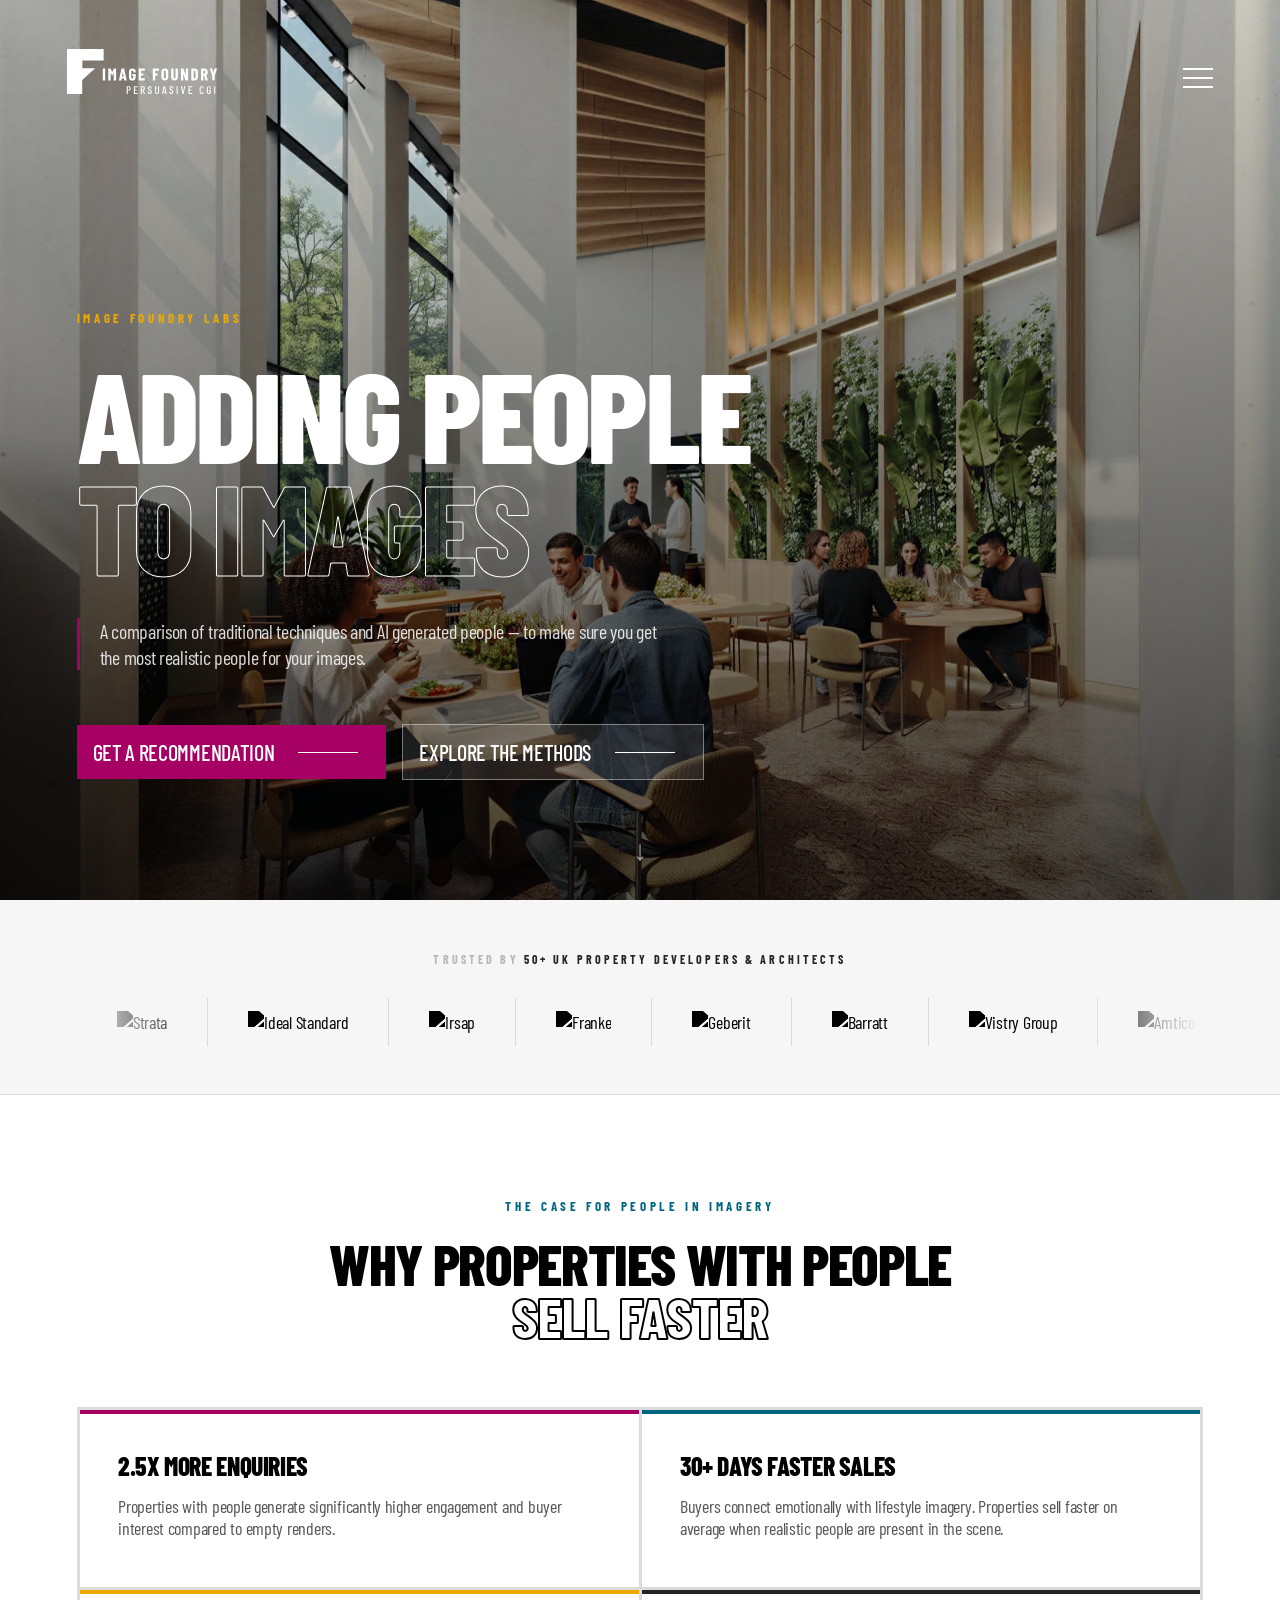
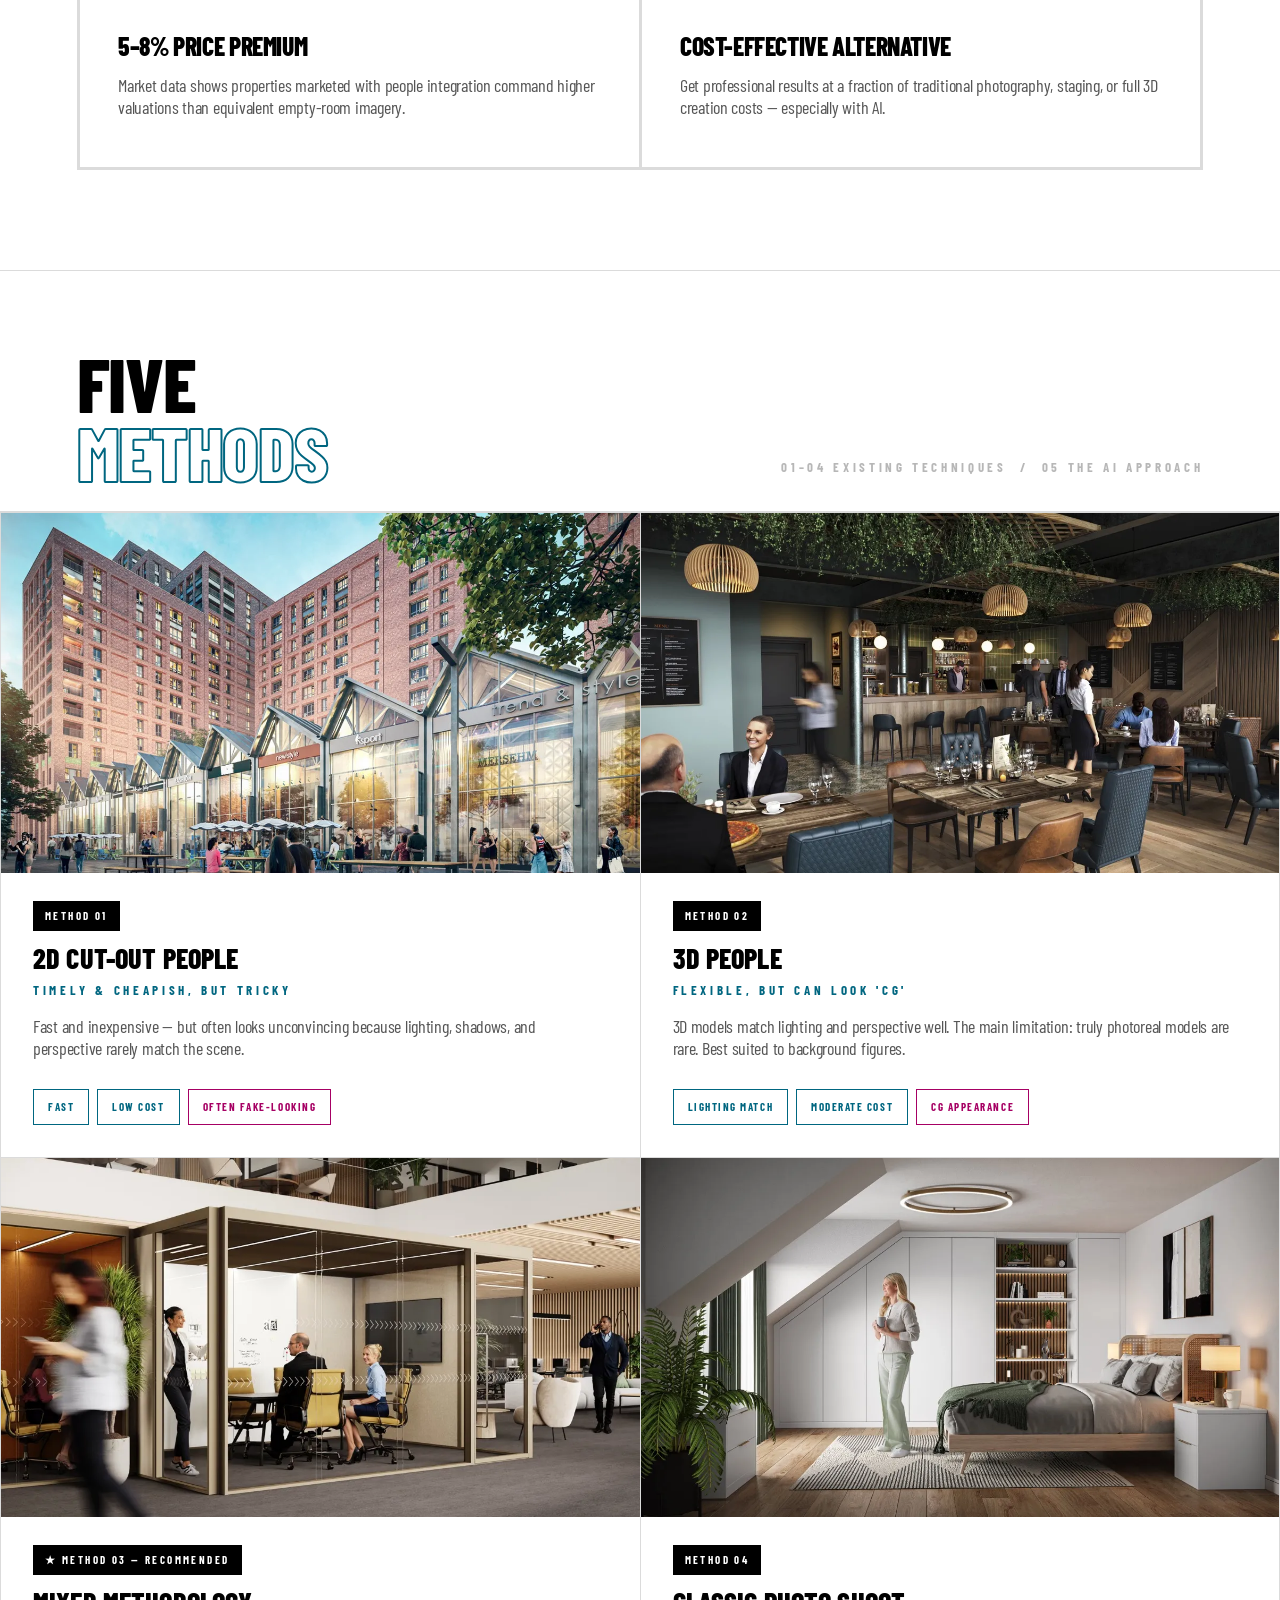
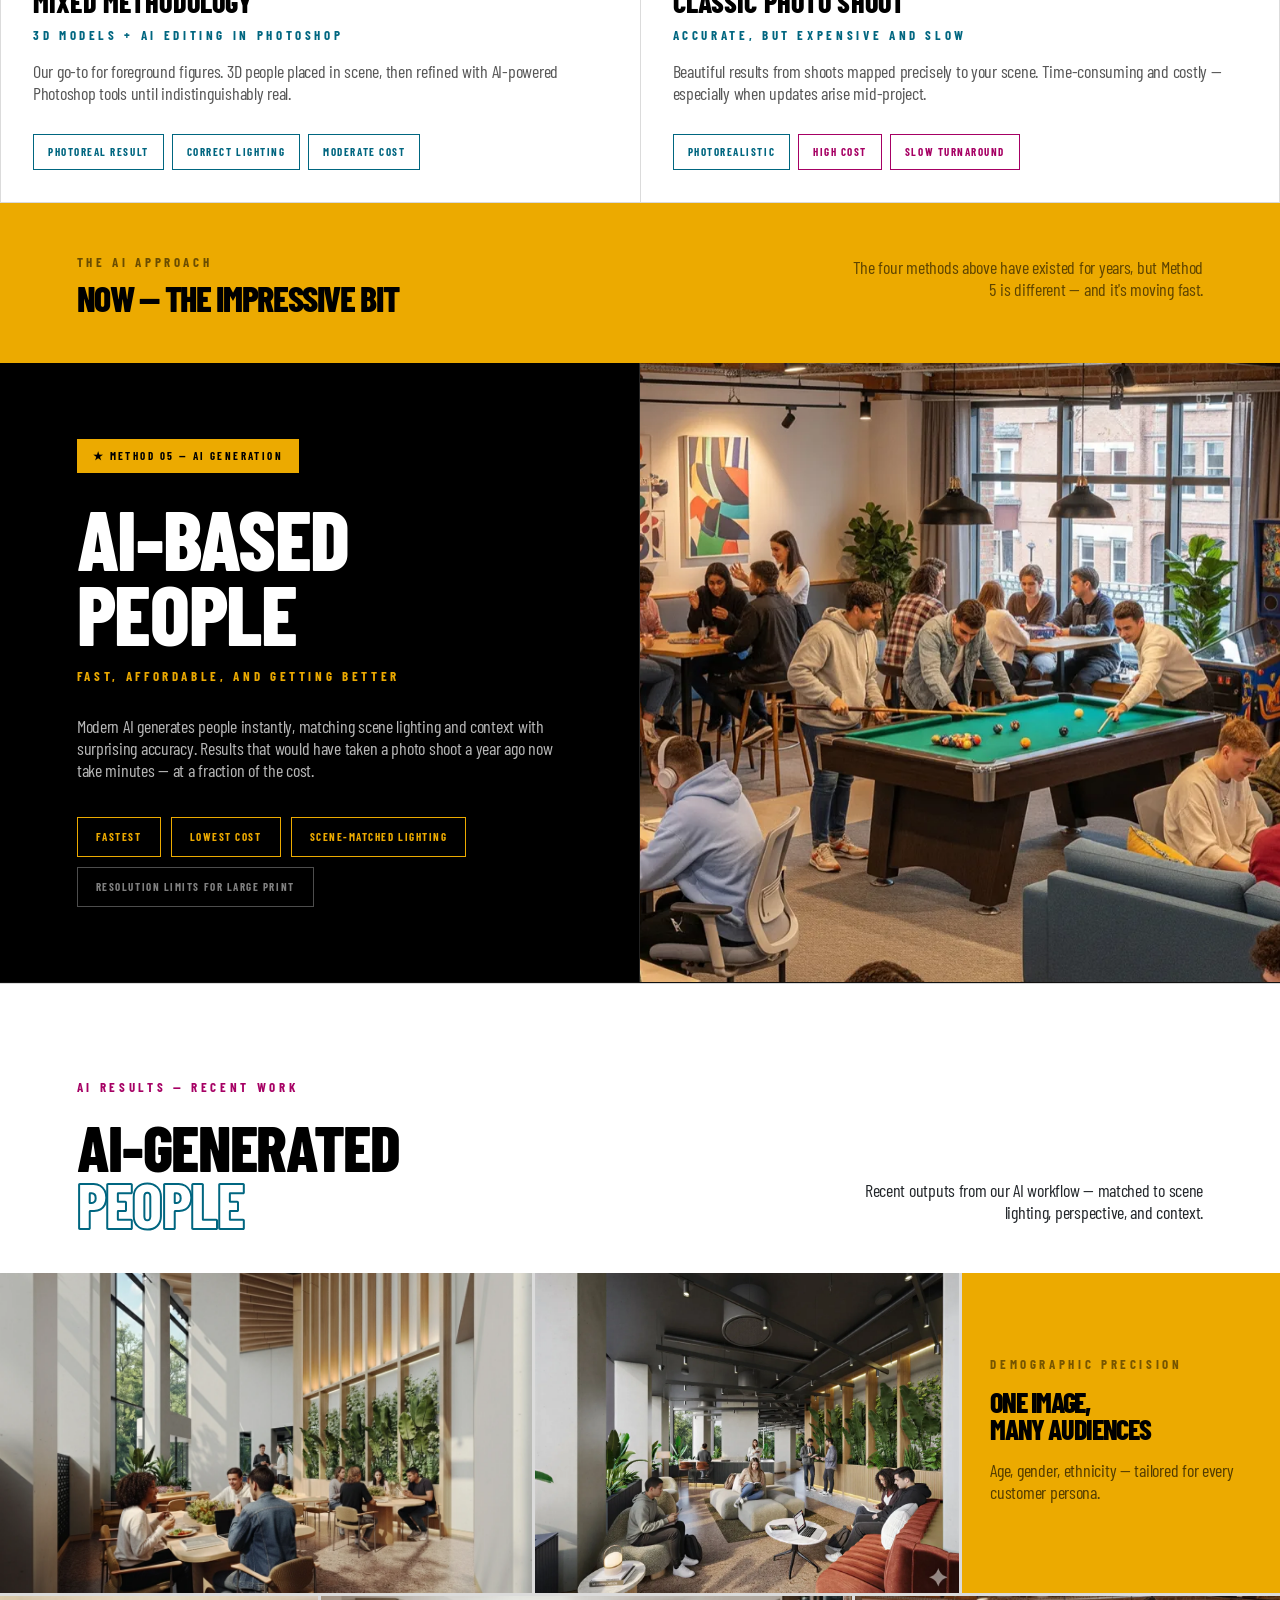
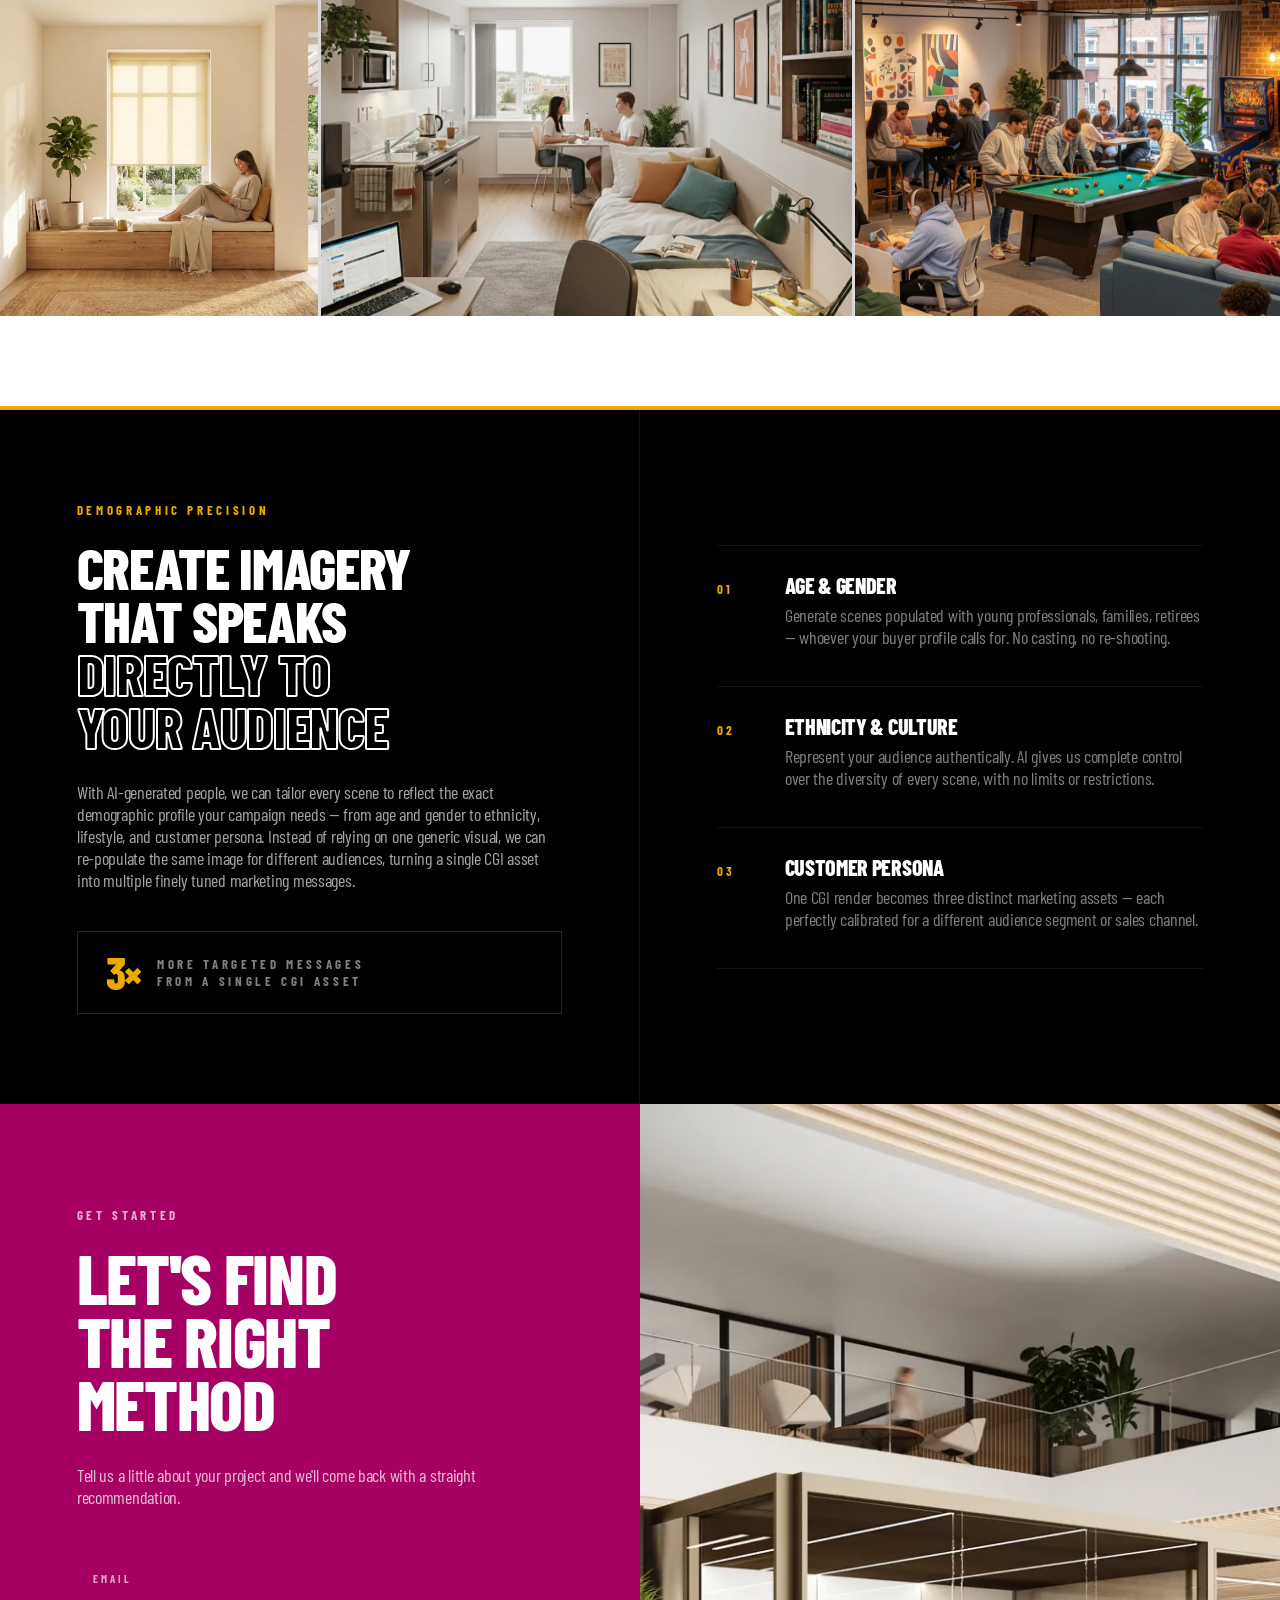
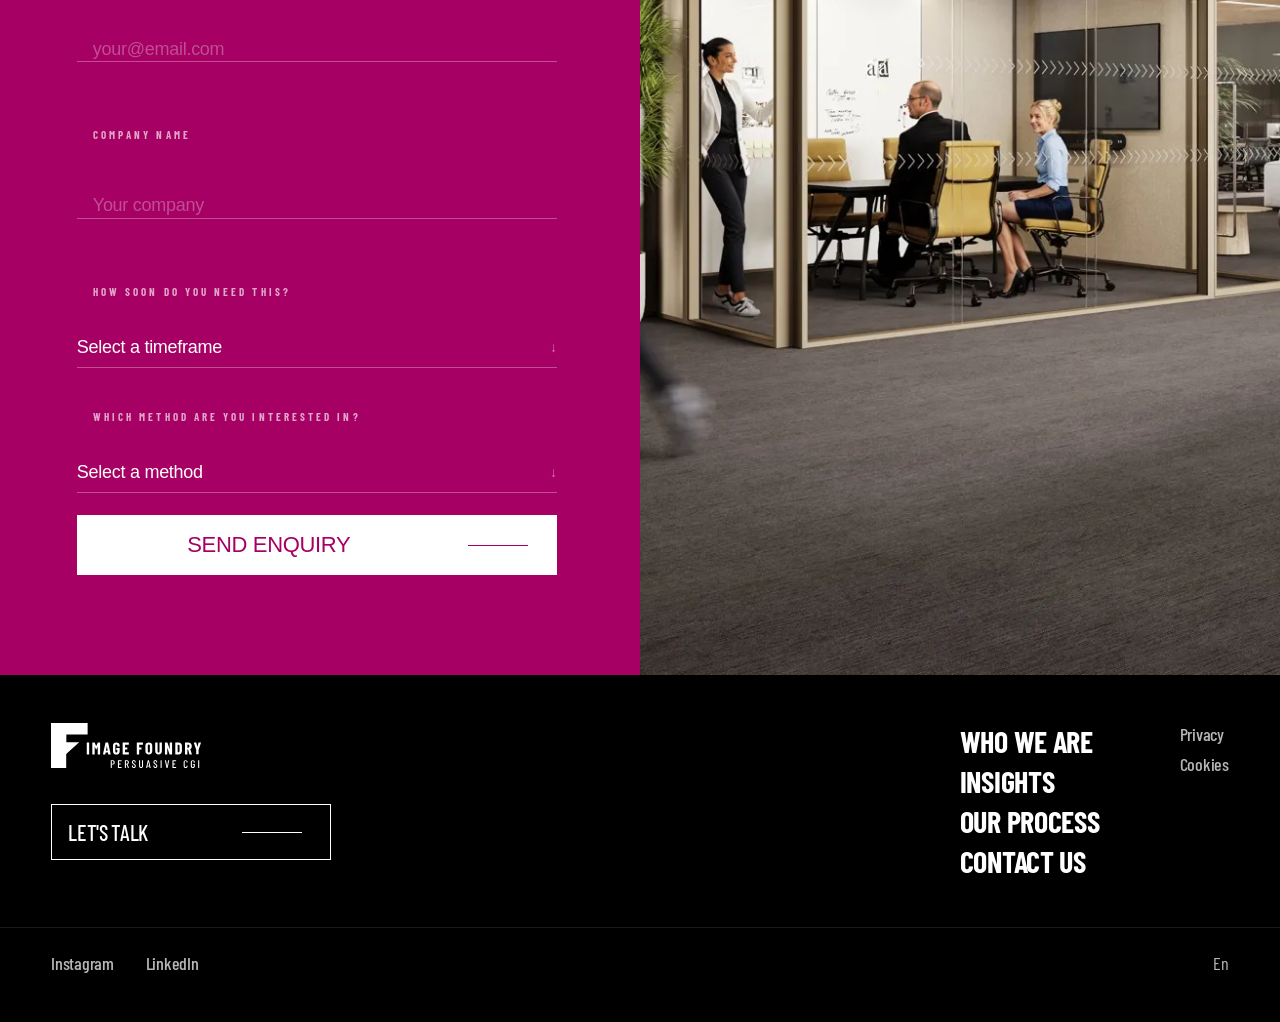
==== commit 2d4272f7: "images" ====
--- a/adding-people-to-imagery/index.html
+++ b/adding-people-to-imagery/index.html
@@ -147,7 +147,7 @@
     <!-- METHOD 01 -->
     <div class="method-card wow">
       <div class="method-card-image">
-        <picture><source srcset="images/2D Cut-Out People.webp" type="image/webp"><img src="images/2D Cut-Out People.jpg" alt="2D Cut-Out People" loading="lazy" /></picture>
+        <img src="images/2D Cut-Out People.webp" alt="2D Cut-Out People" loading="lazy" />
       </div>
       <div class="method-card-body">
         <span class="method-card-tag dark">Method 01</span>
@@ -165,7 +165,7 @@
     <!-- METHOD 02 -->
     <div class="method-card wow">
       <div class="method-card-image">
-        <picture><source srcset="images/3D People.webp" type="image/webp"><img src="images/3D People.jpg" alt="3D People" loading="lazy" /></picture>
+        <img src="images/3D People.webp" alt="3D People" loading="lazy" />
       </div>
       <div class="method-card-body">
         <span class="method-card-tag">Method 02</span>
@@ -183,7 +183,7 @@
     <!-- METHOD 03 -->
     <div class="method-card wow">
       <div class="method-card-image">
-        <picture><source srcset="images/Mixed Methodology.webp" type="image/webp"><img src="images/Mixed Methodology.jpg" alt="Mixed Methodology" loading="lazy" /></picture>
+        <img src="images/Mixed Methodology.webp" alt="Mixed Methodology" loading="lazy" />
       </div>
       <div class="method-card-body">
         <span class="method-card-tag rec">★ Method 03 — Recommended</span>
@@ -201,7 +201,7 @@
     <!-- METHOD 04 -->
     <div class="method-card wow">
       <div class="method-card-image">
-        <picture><source srcset="images/Classic Photo Shoot.webp" type="image/webp"><img src="images/Classic Photo Shoot.jpg" alt="Classic Photo Shoot" loading="lazy" /></picture>
+        <img src="images/Classic Photo Shoot.webp" alt="Classic Photo Shoot" loading="lazy" />
       </div>
       <div class="method-card-body">
         <span class="method-card-tag dark">Method 04</span>
@@ -242,7 +242,7 @@
       </div>
     </div>
     <div class="method-ai-image">
-      <picture><source srcset="images/AI-Based People.webp" type="image/webp"><img src="images/AI-Based People.png" alt="AI-Based People" loading="lazy" /></picture>
+      <img src="images/AI-Based People.webp" alt="AI-Based People" loading="lazy" />
       <div class="method-ai-num">05 / 05</div>
     </div>
   </div>
@@ -257,8 +257,8 @@
       <p class="gallery-sub">Recent outputs from our AI workflow — matched to scene lighting, perspective, and context.</p>
     </div>
     <div class="gallery-grid">
-      <div class="gi wow"><img src="../bringing-people-to-life/images/Gemini_Generated_Image_u0yzseu0yzseu0yz_txt.png" alt="AI People 1" loading="lazy" /><div class="gi-tag">AI Generation — 01</div></div>
-      <div class="gi wow"><picture><source srcset="images/AI People - Study Lounge.webp" type="image/webp"><img src="images/AI People - Study Lounge.png" alt="AI People 2" loading="lazy" /></picture><div class="gi-tag">AI Generation — 02</div></div>
+      <div class="gi wow"><img src="images/Gemini_Generated_Image_u0yzseu0yzseu0yz_txt.webp" alt="AI People 1" loading="lazy" /><div class="gi-tag">AI Generation — 01</div></div>
+      <div class="gi wow"><img src="images/AI People - Study Lounge.webp" alt="AI People 2" loading="lazy" /><div class="gi-tag">AI Generation — 02</div></div>
       <div class="gi wow gi-yellow">
         <div class="gi-yellow-inner">
           <span class="gi-yellow-eyebrow">Demographic Precision</span>
@@ -266,9 +266,9 @@
           <p class="gi-yellow-body">Age, gender, ethnicity — tailored for every customer persona.</p>
         </div>
       </div>
-      <div class="gi wow"><picture><source srcset="images/AI product shot.webp" type="image/webp"><img src="images/AI product shot.png" alt="AI Product Shot" loading="lazy" /></picture><div class="gi-tag">AI Generation — 04</div></div>
-      <div class="gi wow"><picture><source srcset="images/AI People - Apartment.webp" type="image/webp"><img src="images/AI People - Apartment.jpg" alt="AI People 4" loading="lazy" /></picture><div class="gi-tag">AI Generation — 05</div></div>
-      <div class="gi wow"><picture><source srcset="images/AI-Based People.webp" type="image/webp"><img src="images/AI-Based People.png" alt="AI People 6" loading="lazy" /></picture><div class="gi-tag">AI Generation — 06</div></div>
+      <div class="gi wow"><img src="images/AI product shot.webp" alt="AI Product Shot" loading="lazy" /><div class="gi-tag">AI Generation — 04</div></div>
+      <div class="gi wow"><img src="images/AI People - Apartment.webp" alt="AI People 4" loading="lazy" /><div class="gi-tag">AI Generation — 05</div></div>
+      <div class="gi wow"><img src="images/AI-Based People.webp" alt="AI People 6" loading="lazy" /><div class="gi-tag">AI Generation — 06</div></div>
     </div>
   </section>
 
@@ -364,7 +364,7 @@
       </form>
     </div>
     <div class="cta-image">
-      <picture><source srcset="images/Mixed Methodology.webp" type="image/webp"><img src="images/Mixed Methodology.jpg" alt="Mixed Methodology" loading="lazy" /></picture>
+      <img src="images/Mixed Methodology.webp" alt="Mixed Methodology" loading="lazy" />
       <div class="cta-image-overlay"></div>
     </div>
   </section>
--- a/assets/bringing-people-to-life.css
+++ b/assets/bringing-people-to-life.css
@@ -397,10 +397,10 @@
 @media screen and (max-width: 767px) {
   :root { --pad: 1.5rem; }
   .site-header { padding: 20px var(--pad); padding-left: var(--pad); }
-  .site-header .bi img { width: 110px; }
+  .site-header .bi img { width: 150px; }
   .sf { top: 20px; }
   .hero-content { padding: 90px var(--pad) clamp(32px,6vw,60px); }
-  .hero-h1 { font-size: clamp(52px, 13vw, 72px); }
+  .hero-h1 { font-size: clamp(72px, 18vw, 110px); }
   .hero-h1 .outline { -webkit-text-stroke: 1.5px #fff; }
   .hero-foot { flex-direction: column; align-items: flex-start; gap: 1rem; }
   .hero-desc { font-size: 16px; line-height: 22px; max-width: 100%; }
@@ -423,7 +423,7 @@
 /* ≤559px — small phone */
 @media screen and (max-width: 559px) {
   :root { --pad: 1.25rem; }
-  .hero-h1 { font-size: clamp(44px, 12vw, 60px); }
+  .hero-h1 { font-size: clamp(64px, 17vw, 90px); }
   .ncp-grid { grid-template-columns: 1fr; }
   .cta-h2 { font-size: 34px; }
   .trust-stat-num { font-size: 38px; }
@@ -440,7 +440,7 @@
 /* ≤359px — very small phone */
 @media screen and (max-width: 359px) {
   :root { --pad: 1rem; }
-  .hero-h1 { font-size: 40px; }
+  .hero-h1 { font-size: 58px; }
   .cta-h2 { font-size: 28px; }
   .trust-stat-num { font-size: 32px; }
   .pink-band, .closing, .cta { padding: 2.5rem var(--pad); }
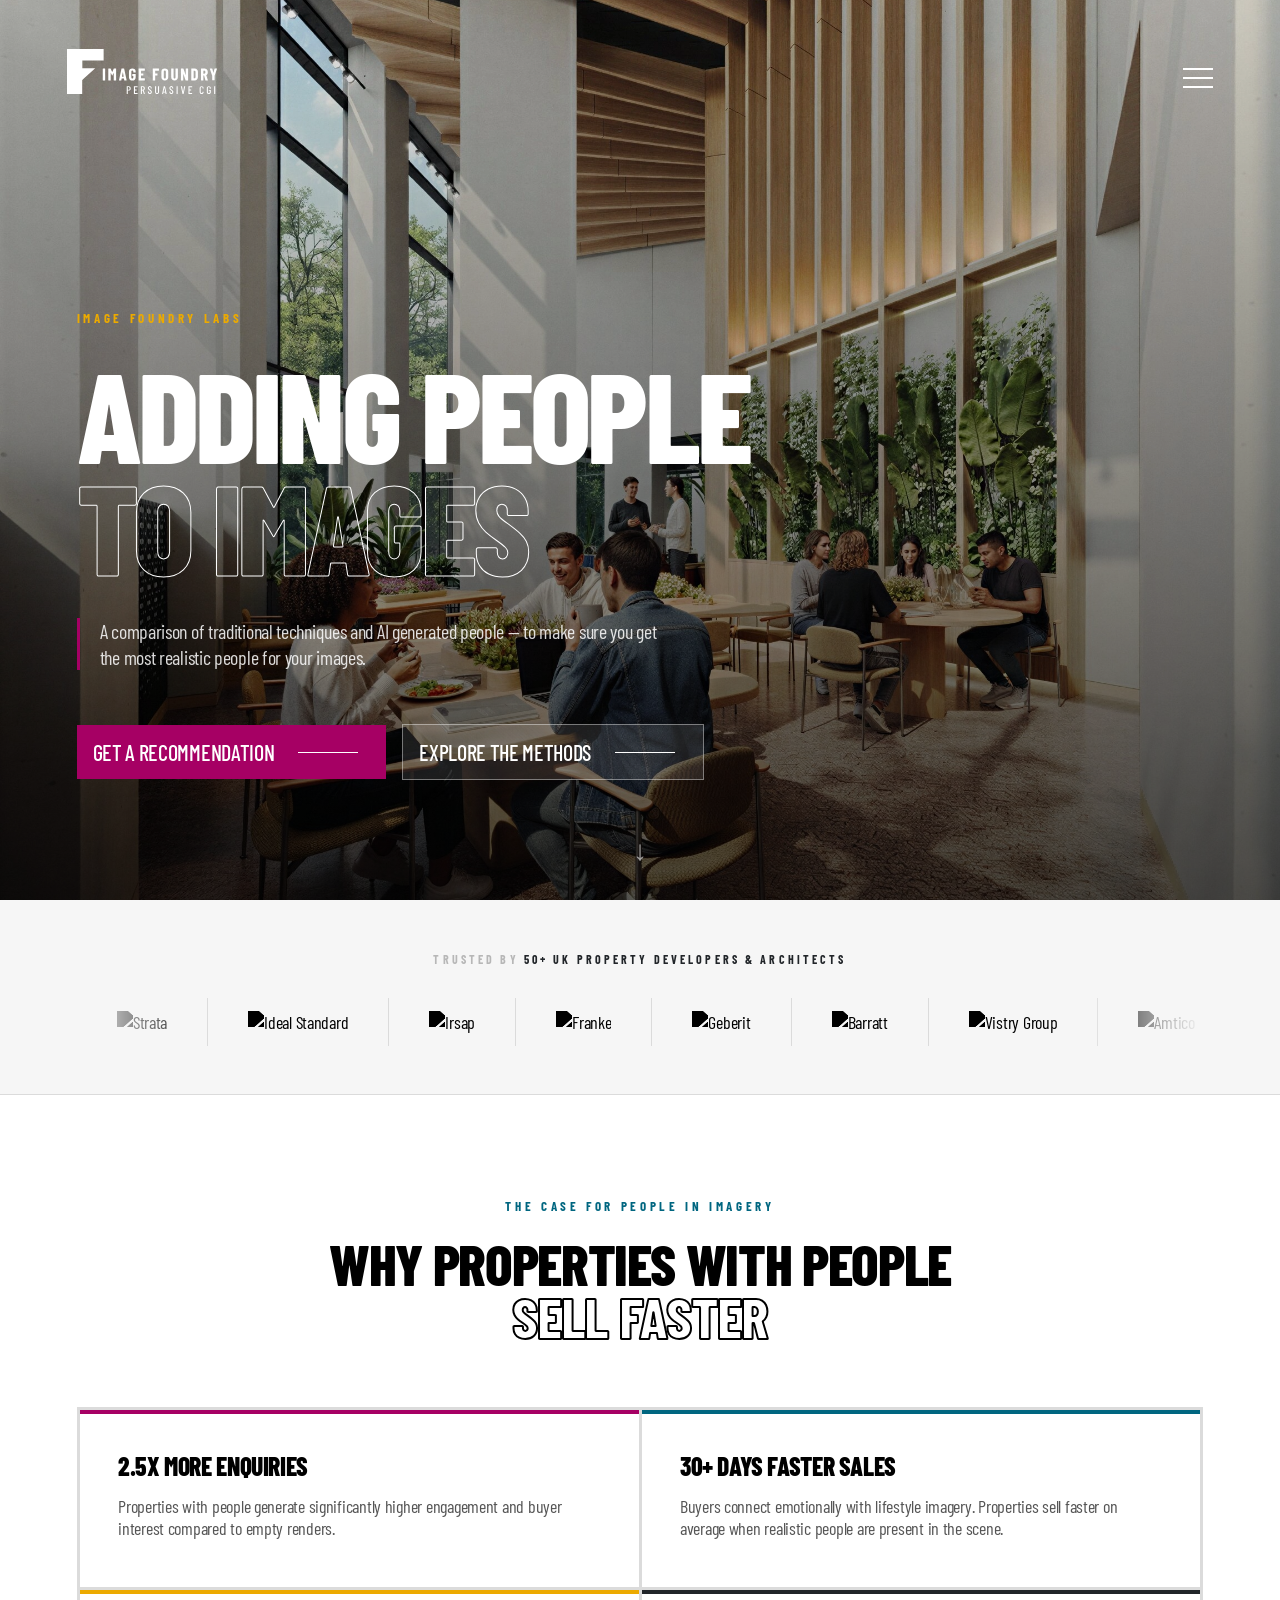
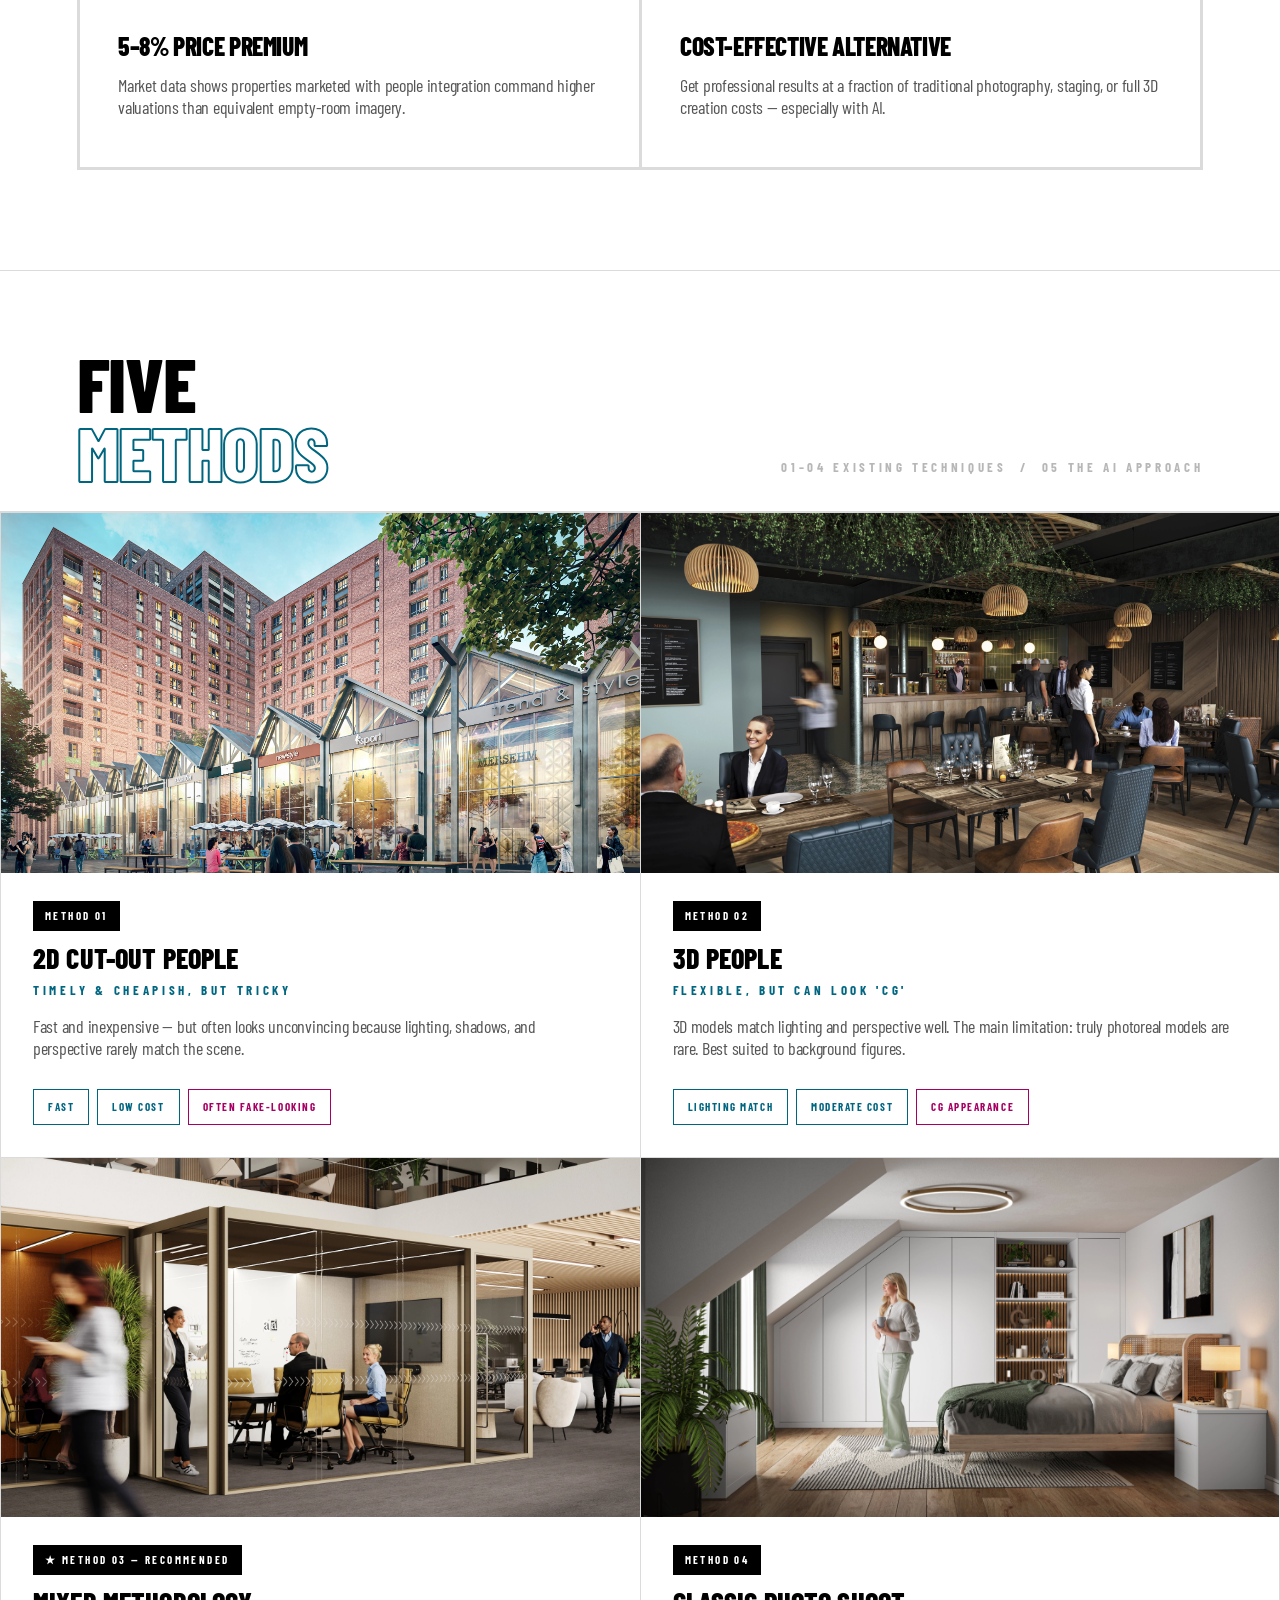
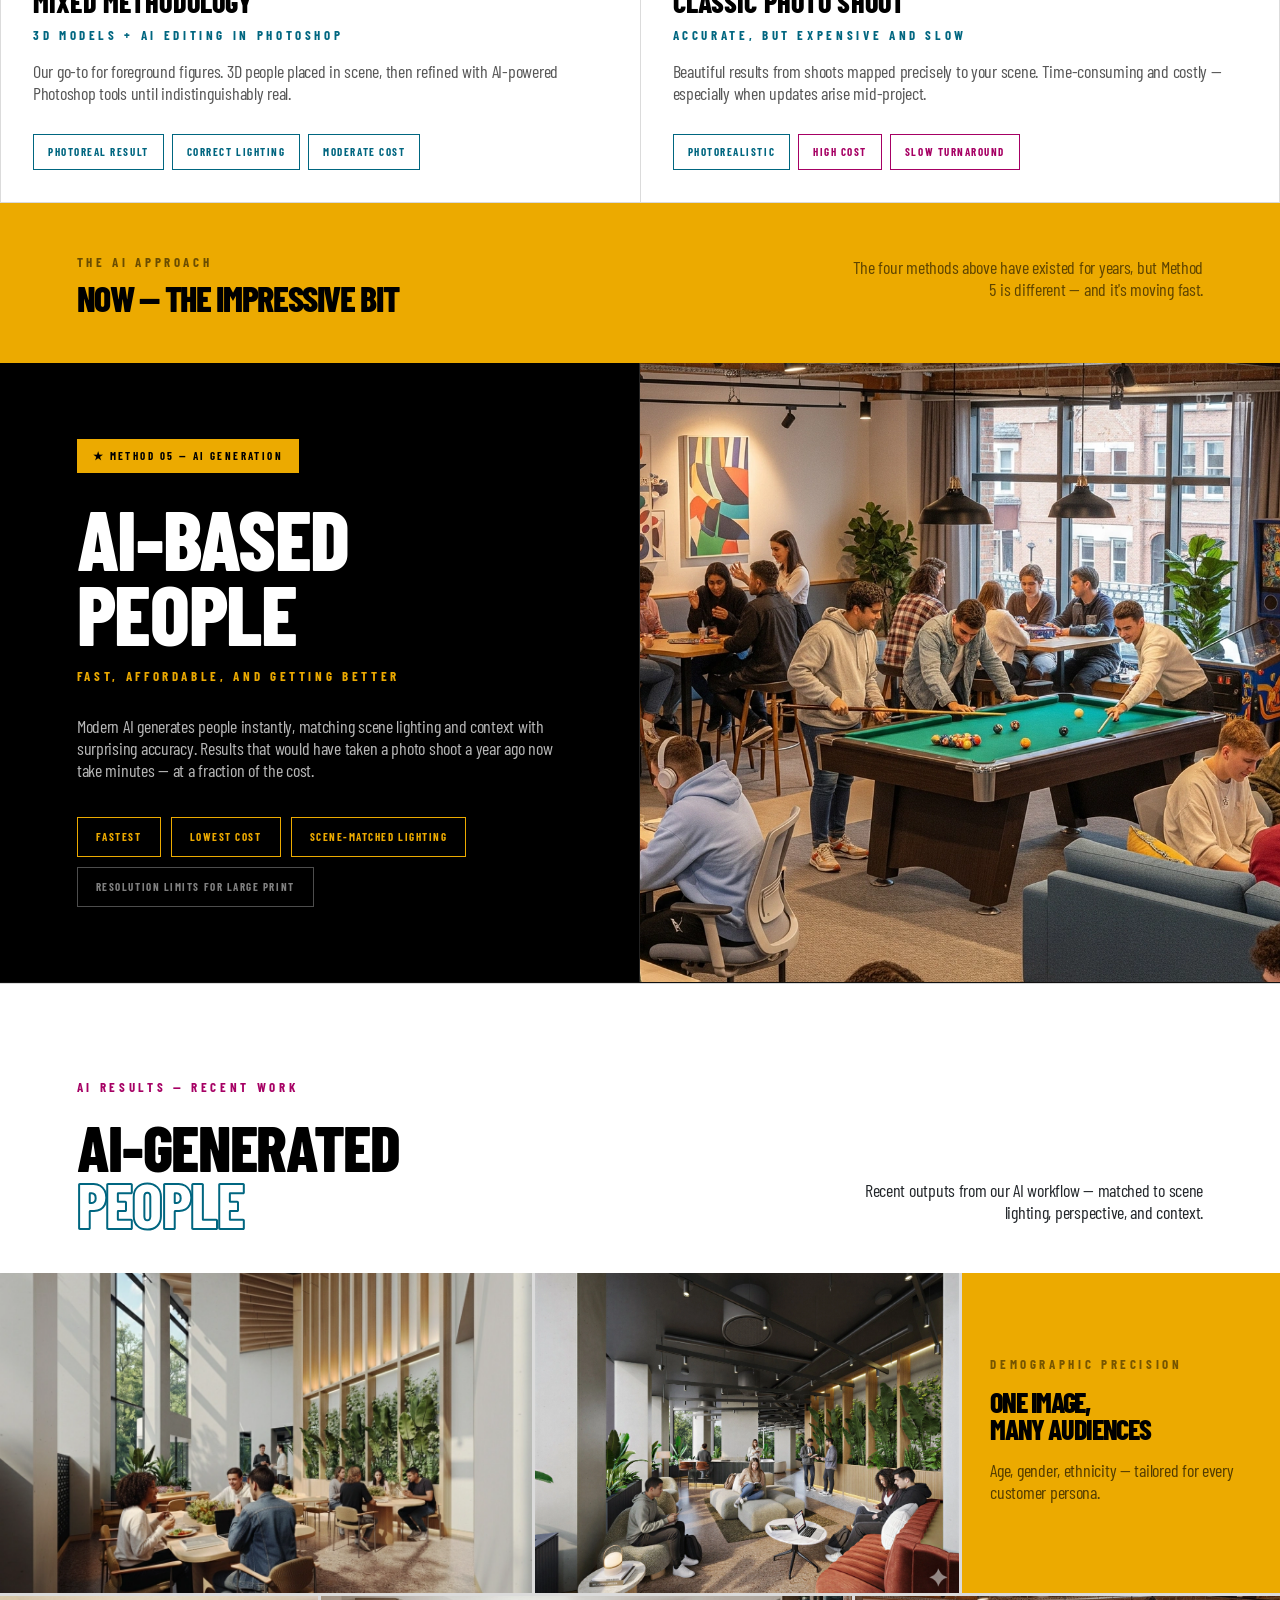
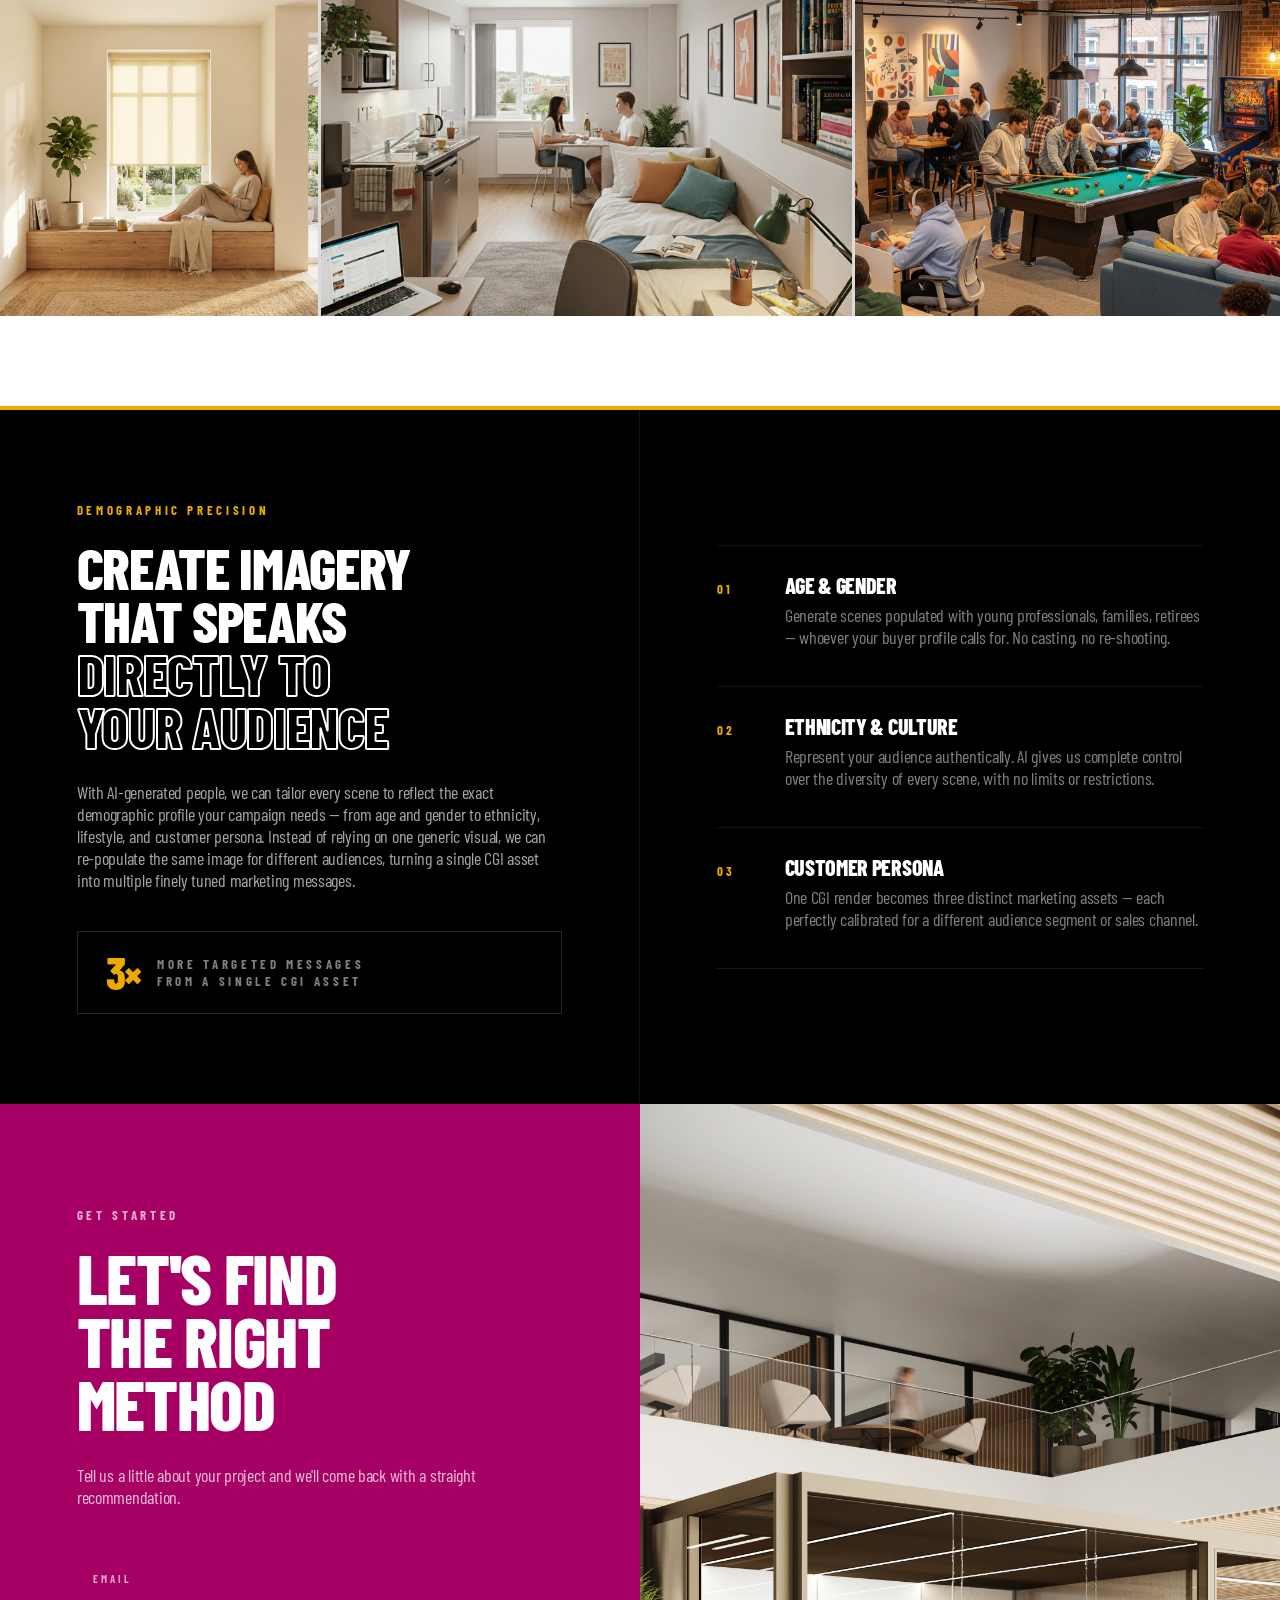
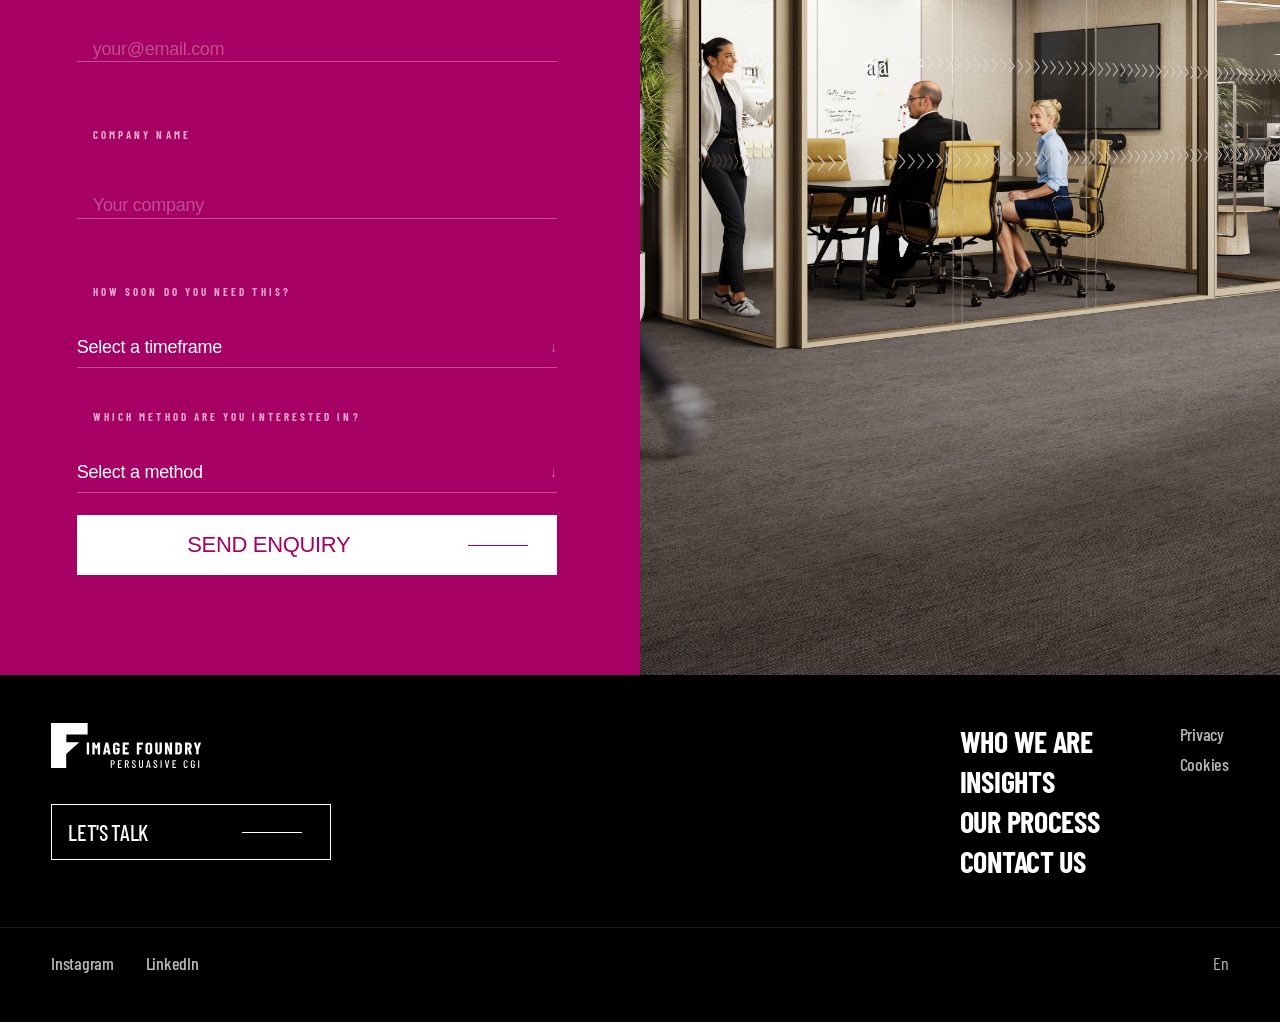
==== commit a3704acc: "favicon" ====
--- a/adding-people-to-imagery/index.html
+++ b/adding-people-to-imagery/index.html
@@ -4,6 +4,7 @@
   <meta charset="UTF-8" />
   <meta name="viewport" content="width=device-width, initial-scale=1.0" />
   <title>Adding People to Imagery — Image Foundry Labs</title>
+  <link rel="icon" type="image/png" href="../assets/favicon-32x32.png" />
   <link rel="preconnect" href="https://fonts.googleapis.com" />
   <link rel="preconnect" href="https://fonts.gstatic.com" crossorigin />
   <link rel="preconnect" href="https://www.imagefoundry.co.uk" crossorigin />
